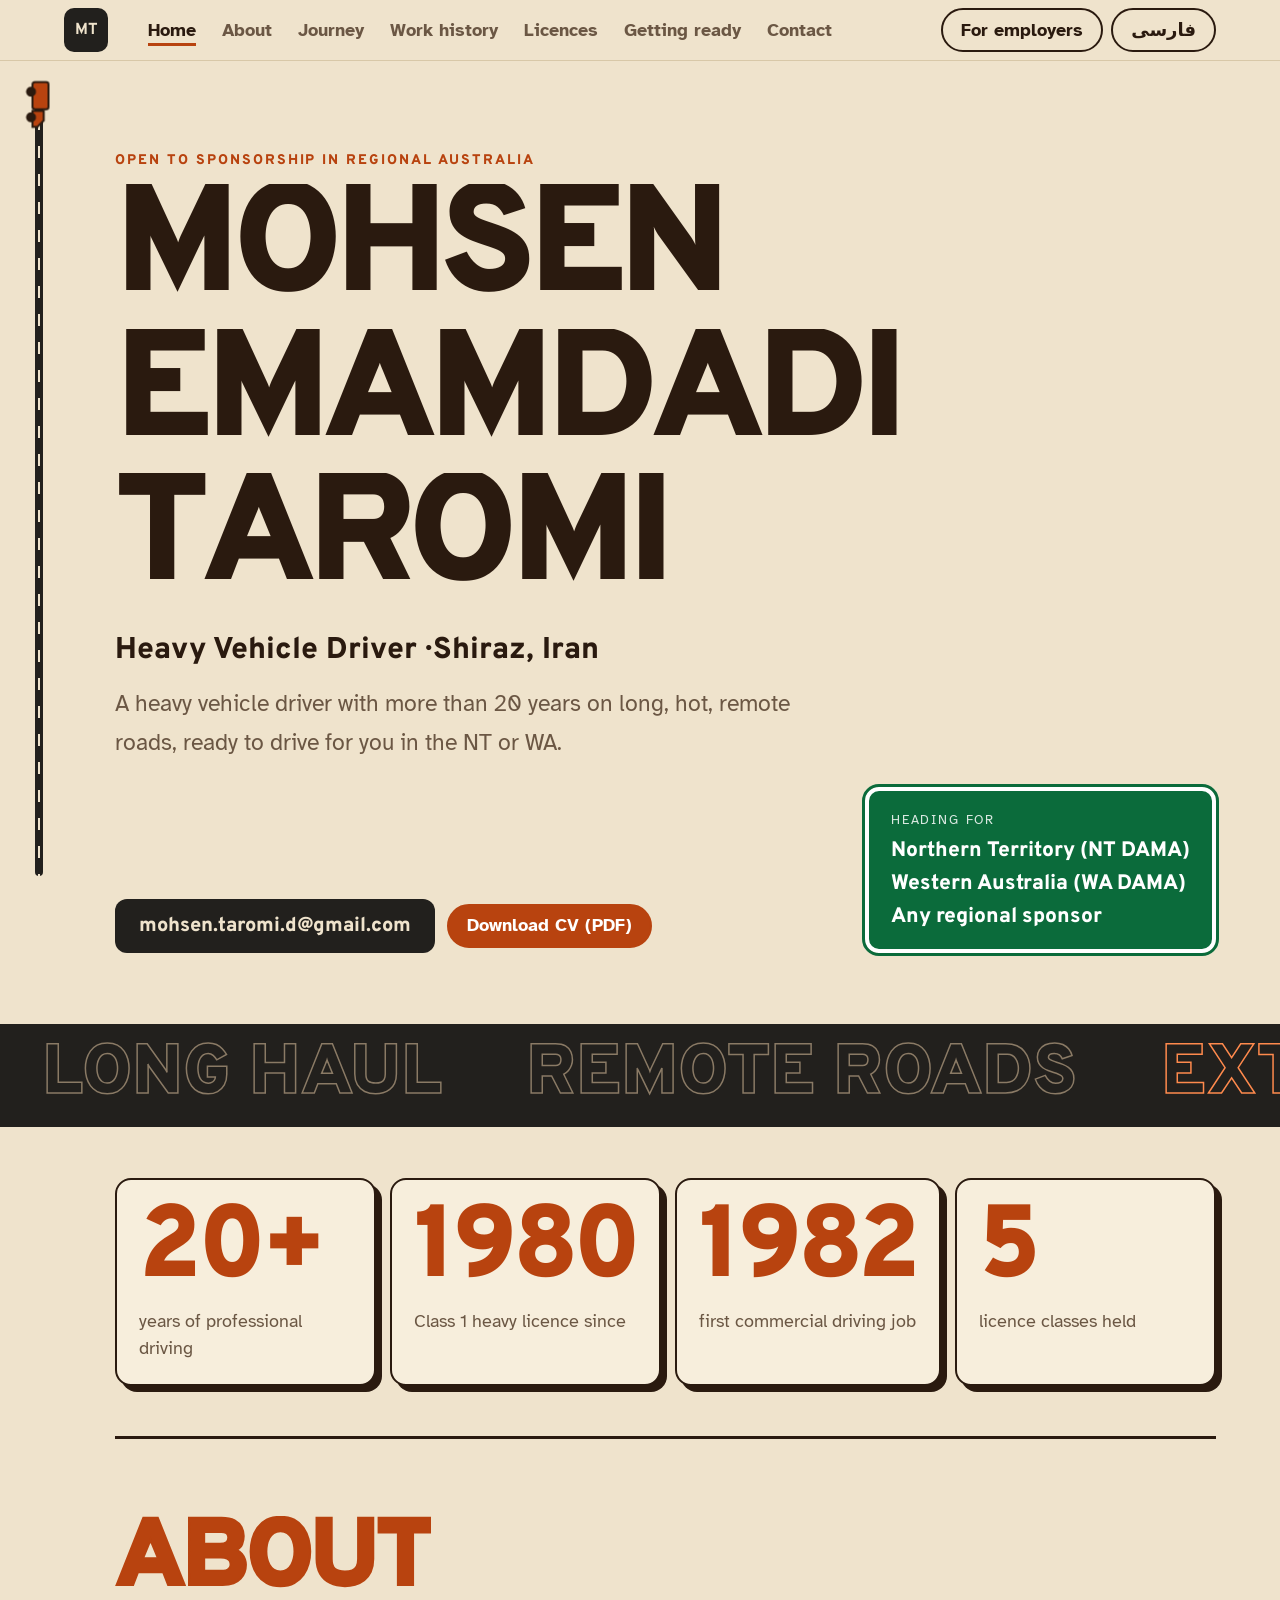
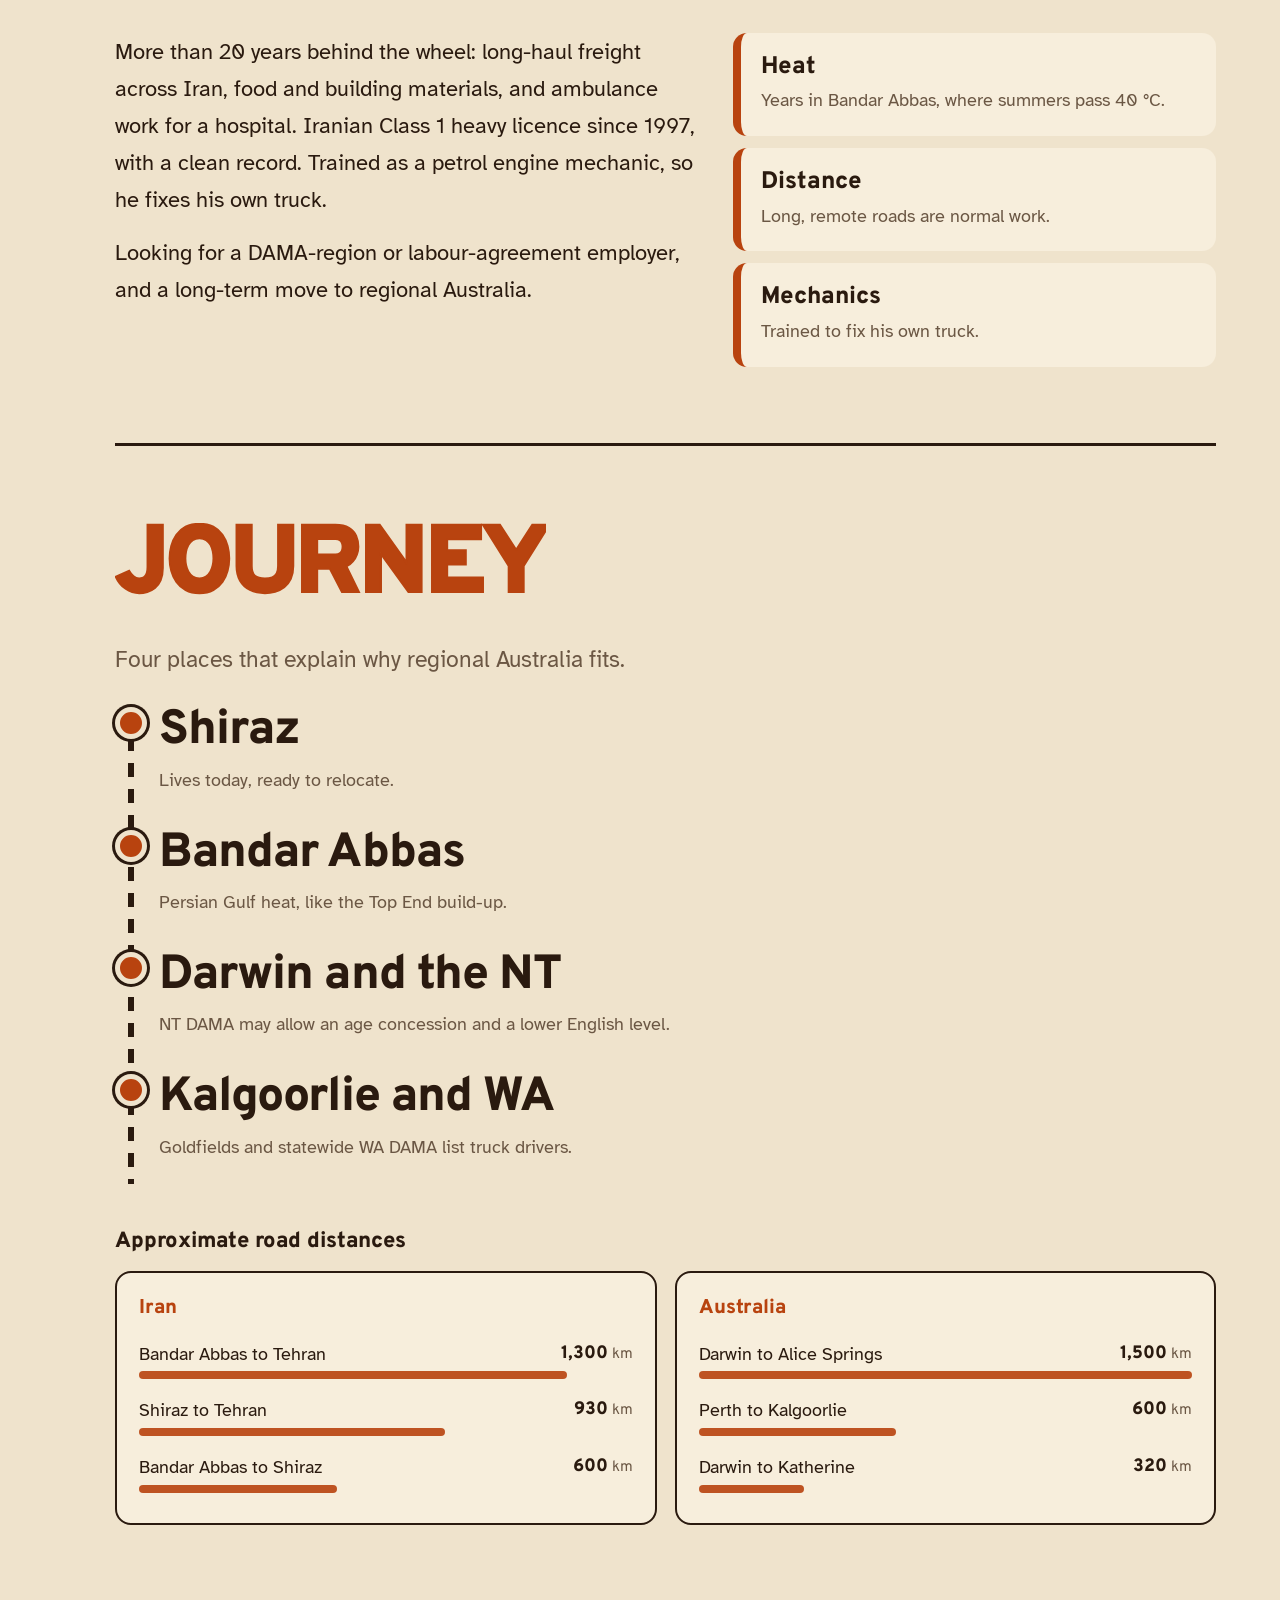
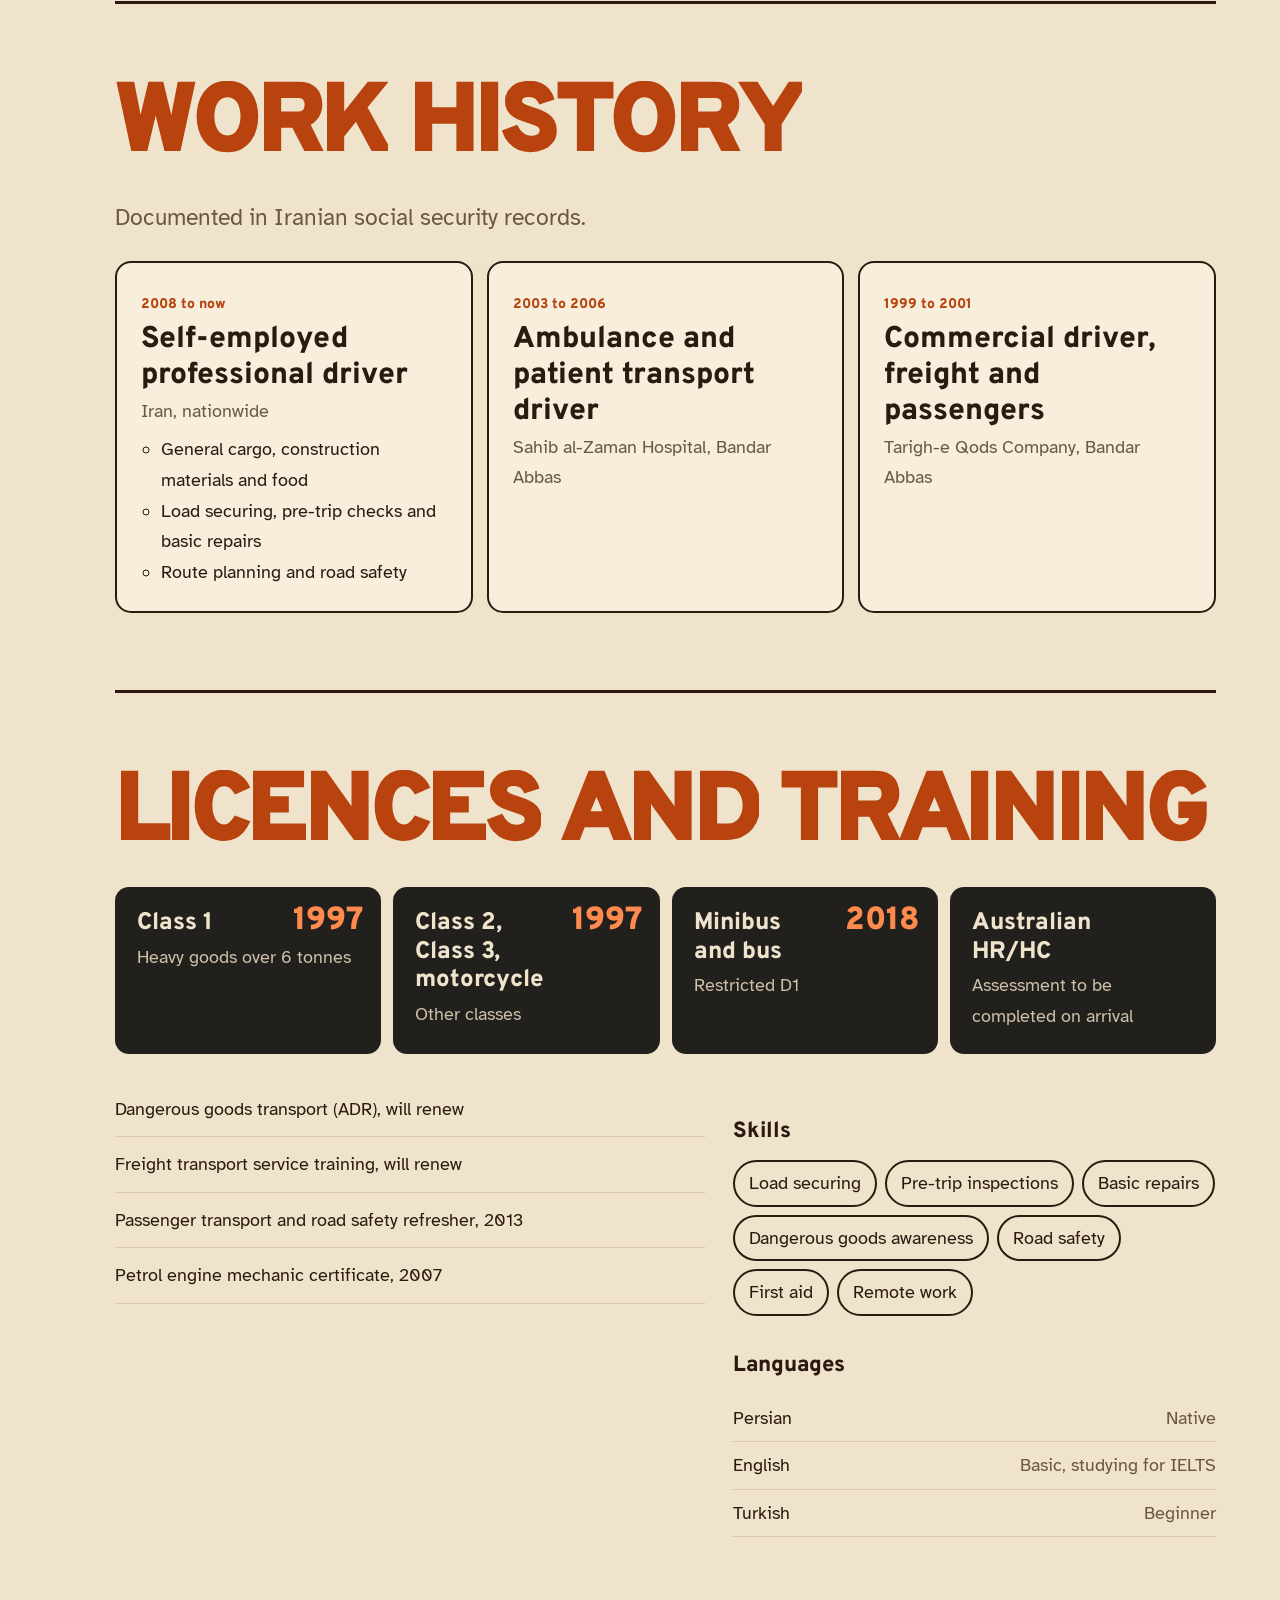
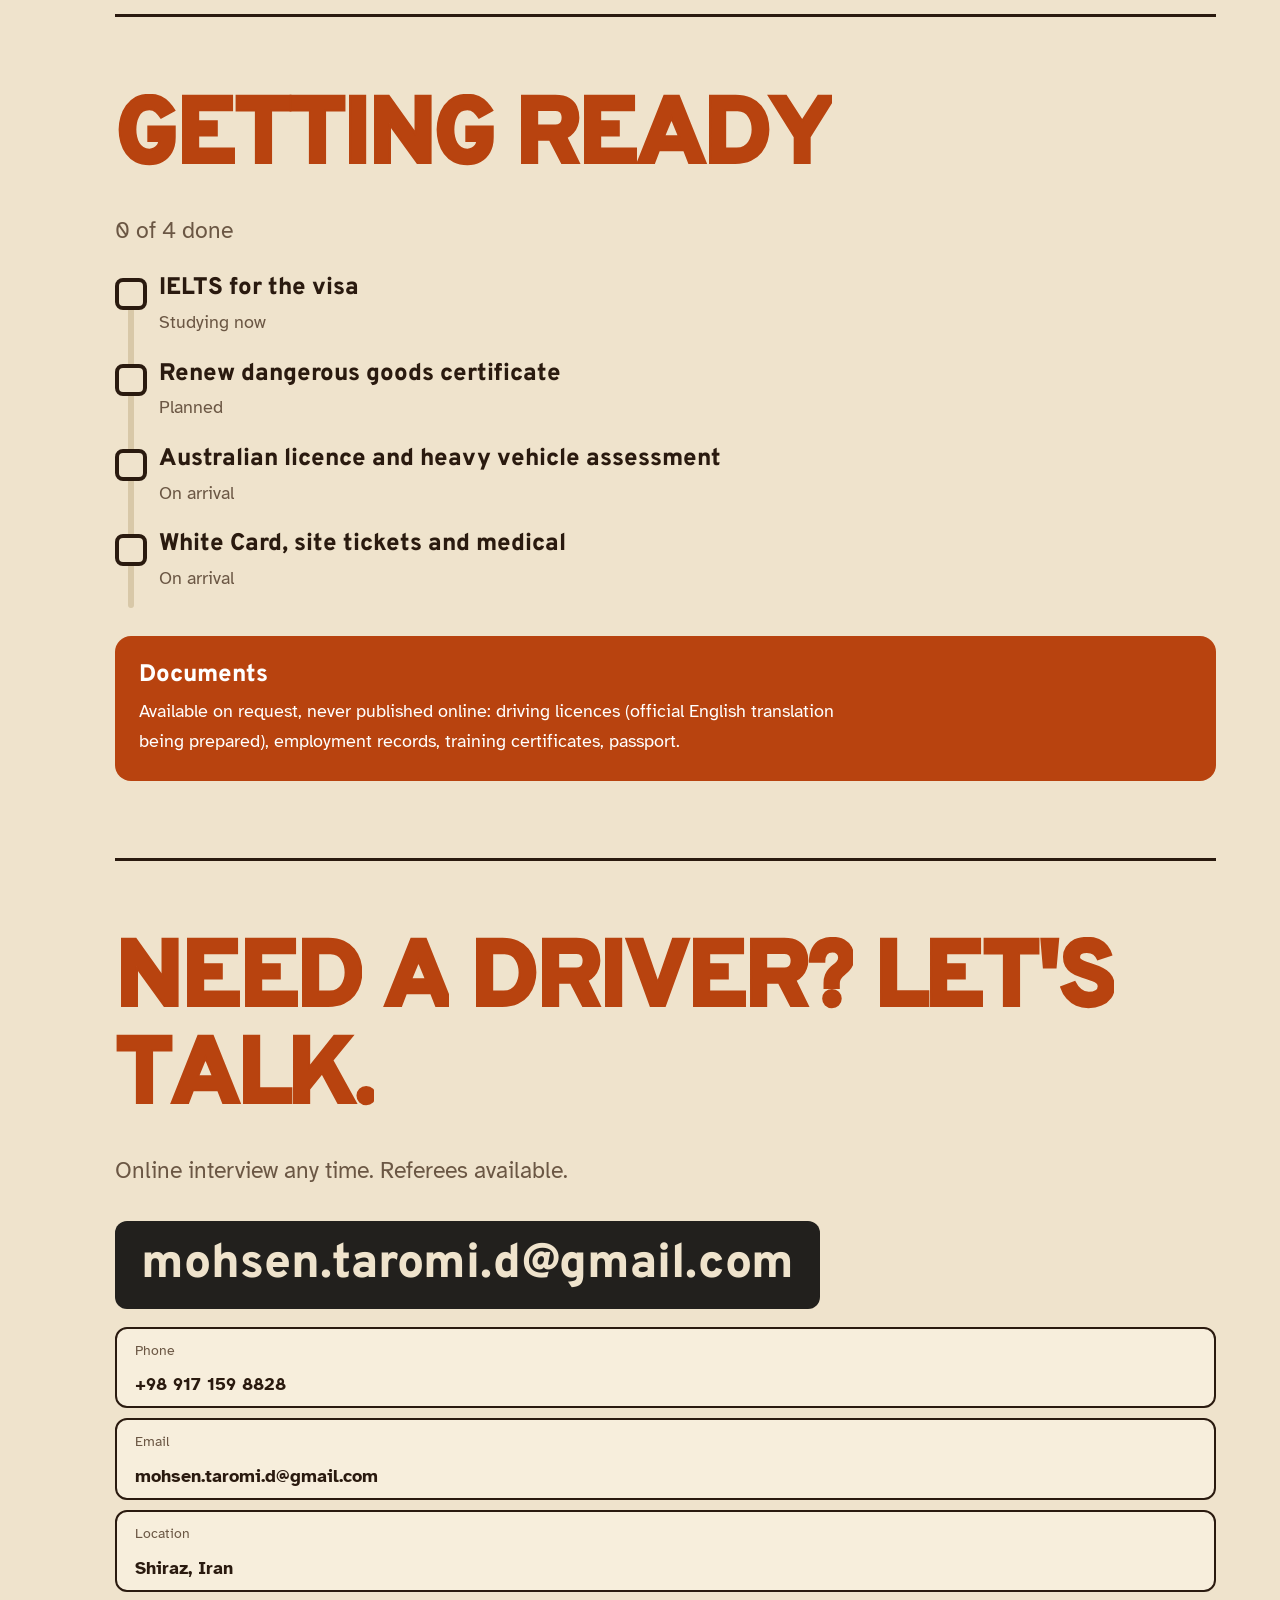
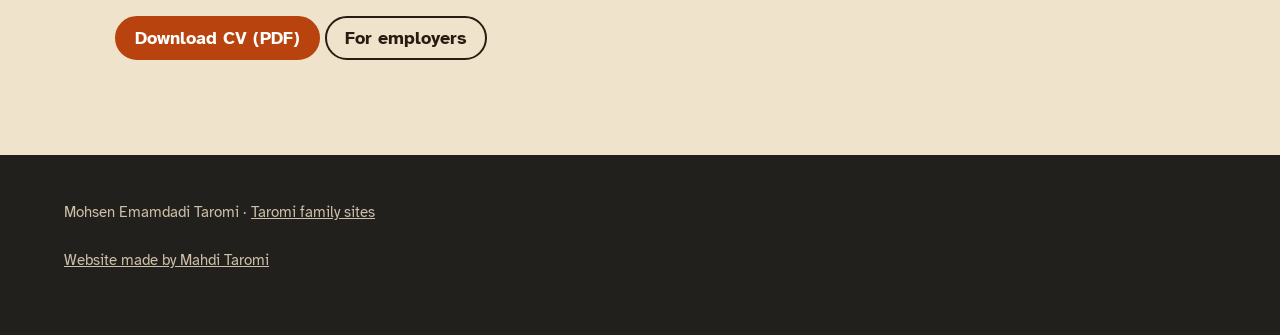
==== index.html @ 78a26ac4 "SEO: schema graph, social meta, FAQ, lastmod" ====
<!doctype html>
<html lang="en" dir="ltr">
<head>
<meta charset="utf-8">
<meta name="viewport" content="width=device-width, initial-scale=1">
<title>Mohsen Emamdadi Taromi · Heavy Vehicle Driver, open to regional Australia sponsorship</title>
<meta name="description" content="Heavy vehicle driver from Shiraz, Iran with more than 20 years on long, hot, remote roads. Open to employer sponsorship in regional Australia (NT and WA DAMA).">
<link rel="canonical" href="https://mohsen.taromi.net/">
<link rel="alternate" hreflang="en" href="https://mohsen.taromi.net/"><link rel="alternate" hreflang="fa" href="https://mohsen.taromi.net/fa/"><link rel="alternate" hreflang="x-default" href="https://mohsen.taromi.net/">
<meta property="og:type" content="profile"><meta property="og:title" content="Mohsen Emamdadi Taromi · Heavy Vehicle Driver, open to regional Australia sponsorship"><meta property="og:description" content="Heavy vehicle driver from Shiraz, Iran with more than 20 years on long, hot, remote roads. Open to employer sponsorship in regional Australia (NT and WA DAMA)."><meta property="og:url" content="https://mohsen.taromi.net/">
<meta name="theme-color" content="#efe3cc">
<link rel="icon" href="favicon.svg" type="image/svg+xml">
<link rel="preconnect" href="https://fonts.googleapis.com"><link rel="preconnect" href="https://fonts.gstatic.com" crossorigin>
<link rel="stylesheet" href="https://fonts.googleapis.com/css2?family=Overpass:wght@600;800;900&family=Atkinson+Hyperlegible:wght@400;700&display=swap">
<script type="application/ld+json">{"@context": "https://schema.org", "@graph": [{"@type": "WebSite", "@id": "https://mohsen.taromi.net/#site", "url": "https://mohsen.taromi.net/", "name": "Mohsen Emamdadi Taromi", "inLanguage": ["en", "fa"], "author": {"@id": "https://mohsen.taromi.net/#mohsen"}}, {"@type": "Person", "@id": "https://mohsen.taromi.net/#mohsen", "name": "Mohsen Emamdadi Taromi", "alternateName": "محسن امامدادی طارمی", "jobTitle": "Heavy Vehicle Driver", "url": "https://mohsen.taromi.net/", "email": "mailto:mohsen.taromi.d@gmail.com", "telephone": "+98 917 159 8828", "address": {"@type": "PostalAddress", "addressLocality": "Shiraz", "addressCountry": "IR"}, "nationality": {"@type": "Country", "name": "Iran"}, "knowsAbout": ["Heavy vehicle driving", "Long-haul freight", "Load securing", "Dangerous goods transport", "Designated Area Migration Agreement"], "knowsLanguage": ["fa", "en"], "hasCredential": {"@type": "EducationalOccupationalCredential", "credentialCategory": "Class 1 heavy vehicle licence (Iran), since 1997"}}, {"@type": "ProfilePage", "@id": "https://mohsen.taromi.net/#page", "url": "https://mohsen.taromi.net/", "name": "Mohsen Emamdadi Taromi · Heavy Vehicle Driver, open to regional Australia sponsorship", "description": "Heavy vehicle driver from Shiraz, Iran with more than 20 years on long, hot, remote roads. Open to employer sponsorship in regional Australia (NT and WA DAMA).", "inLanguage": "en", "isPartOf": {"@id": "https://mohsen.taromi.net/#site"}, "mainEntity": {"@id": "https://mohsen.taromi.net/#mohsen"}, "dateModified": "2026-11-19"}]}</script>
<meta name="robots" content="index,follow,max-image-preview:large,max-snippet:-1">
<meta name="author" content="Mohsen Emamdadi Taromi">
<meta property="og:site_name" content="Mohsen Emamdadi Taromi"><meta property="og:locale" content="en_US"><meta property="og:locale:alternate" content="fa_IR">
<meta property="og:image" content="https://mohsen.taromi.net/og-card.png"><meta property="og:image:width" content="1200"><meta property="og:image:height" content="630"><meta property="og:image:alt" content="Mohsen Emamdadi Taromi · Heavy Vehicle Driver">
<meta name="twitter:card" content="summary_large_image"><meta name="twitter:title" content="Mohsen Emamdadi Taromi · Heavy Vehicle Driver, open to regional Australia sponsorship"><meta name="twitter:description" content="Heavy vehicle driver from Shiraz, Iran with more than 20 years on long, hot, remote roads. Open to employer sponsorship in regional Australia (NT and WA DAMA)."><meta name="twitter:image" content="https://mohsen.taromi.net/og-card.png">
<script src="main.js" defer></script>
<link rel="stylesheet" href="style.css">
</head>
<body class="m"><div data-progress></div>
<a class="skip" href="#main">Skip to content</a>
<header class="bar"><a class="logo" href="./" aria-label="Mohsen Emamdadi Taromi"><b>MT</b></a><nav aria-label="Mohsen Emamdadi Taromi" data-spy><ul><li><a href="#top">Home</a></li><li><a href="#about">About</a></li><li><a href="#journey">Journey</a></li><li><a href="#history">Work history</a></li><li><a href="#licences">Licences</a></li><li><a href="#ready">Getting ready</a></li><li><a href="#contact">Contact</a></li></ul></nav>
<div class="bar-act"><a class="pill" href="employers.html">For employers</a><a class="pill sw" href="fa/" lang="fa" hreflang="fa">فارسی</a></div></header>
<div class="road" aria-hidden="true"><i class="line"></i><svg class="truck" viewBox="0 0 60 36" width="48" height="29"><rect x="2" y="6" width="34" height="20" rx="3"/><path d="M38 12h12l8 8v6H38z"/><circle cx="14" cy="28" r="5"/><circle cx="46" cy="28" r="5"/></svg></div>
<div class="pbar" aria-hidden="true"></div>
<main id="main">
<section class="hero" id="top"><p class="kick">Open to sponsorship in regional Australia</p>
<h1 class="giant" data-split>Mohsen Emamdadi Taromi</h1><p class="role">Heavy Vehicle Driver · Shiraz, Iran</p>
<p class="lead">A heavy vehicle driver with more than 20 years on long, hot, remote roads, ready to drive for you in the NT or WA.</p>
<div class="hrow"><div class="cta-row"><a class="cta" href="mailto:mohsen.taromi.d@gmail.com?subject=Heavy Vehicle Driver">mohsen.taromi.d@gmail.com</a><a class="pill solid" href="Mohsen_Emamdadi_Taromi_CV.pdf" download>Download CV (PDF)</a></div>
<div class="sign" role="img" aria-label="Heading for: Northern Territory (NT DAMA), Western Australia (WA DAMA), Any regional sponsor"><span>Heading for</span><b>Northern Territory (NT DAMA)</b><b>Western Australia (WA DAMA)</b><b>Any regional sponsor</b></div></div></section>
<div class="marq" aria-hidden="true"><div class="track"><span>Long haul</span><span>Remote roads</span><span>Extreme heat</span><span>Class 1</span><span>Load securing</span><span>Road safety</span><span>Ready to relocate</span><span>Long haul</span><span>Remote roads</span><span>Extreme heat</span><span>Class 1</span><span>Load securing</span><span>Road safety</span><span>Ready to relocate</span></div></div>
<ul class="stats"><li class="rv" style="--i:0"><b><span class="count" data-to="20">20</span>+</b><span>years of professional driving</span></li><li class="rv" style="--i:1"><b><span class="count" data-to="1997">1997</span></b><span>Class 1 heavy licence since</span></li><li class="rv" style="--i:2"><b><span class="count" data-to="1999">1999</span></b><span>first commercial driving job</span></li><li class="rv" style="--i:3"><b><span class="count" data-to="5">5</span></b><span>licence classes held</span></li></ul>
<section class="sec" id="about"><h2 class="ttl" data-split>About</h2><div class="two"><div class="prose"><p class="rv">More than 20 years behind the wheel: long-haul freight across Iran, food and building materials, and ambulance work for a hospital. Iranian Class 1 heavy licence since 1997, with a clean record. Trained as a petrol engine mechanic, so he fixes his own truck.</p><p class="rv">Looking for a DAMA-region or labour-agreement employer, and a long-term move to regional Australia.</p></div><ul class="traits"><li class="rv"><h3>Heat</h3><p>Years in Bandar Abbas, where summers pass 40 °C.</p></li><li class="rv"><h3>Distance</h3><p>Long, remote roads are normal work.</p></li><li class="rv"><h3>Mechanics</h3><p>Trained to fix his own truck.</p></li></ul></div></section>
<section class="sec" id="journey"><h2 class="ttl" data-split>Journey</h2><p class="lead">Four places that explain why regional Australia fits.</p><ol class="stops"><li class="stop rv"><i aria-hidden="true"></i><h3>Shiraz</h3><p>Lives today, ready to relocate.</p></li><li class="stop rv"><i aria-hidden="true"></i><h3>Bandar Abbas</h3><p>Persian Gulf heat, like the Top End build-up.</p></li><li class="stop rv"><i aria-hidden="true"></i><h3>Darwin and the NT</h3><p>NT DAMA may allow an age concession and a lower English level.</p></li><li class="stop rv"><i aria-hidden="true"></i><h3>Kalgoorlie and WA</h3><p>Goldfields and statewide WA DAMA list truck drivers.</p></li></ol><h3 class="sub">Approximate road distances</h3><div class="dists"><div class="dg rv"><h3>Iran</h3><ul><li><span>Bandar Abbas to Tehran</span><b>1,300<small> km</small></b><i style="--w:0.867"></i></li><li><span>Shiraz to Tehran</span><b>930<small> km</small></b><i style="--w:0.620"></i></li><li><span>Bandar Abbas to Shiraz</span><b>600<small> km</small></b><i style="--w:0.400"></i></li></ul></div><div class="dg rv"><h3>Australia</h3><ul><li><span>Darwin to Alice Springs</span><b>1,500<small> km</small></b><i style="--w:1.000"></i></li><li><span>Perth to Kalgoorlie</span><b>600<small> km</small></b><i style="--w:0.400"></i></li><li><span>Darwin to Katherine</span><b>320<small> km</small></b><i style="--w:0.213"></i></li></ul></div></div></section>
<section class="sec" id="history"><h2 class="ttl" data-split>Work history</h2><p class="lead">Documented in Iranian social security records.</p><ol class="jobs"><li class="job rv"><span class="when">2008 to now</span><h3>Self-employed professional driver</h3><p class="org">Iran, nationwide</p><ul><li>General cargo, construction materials and food</li><li>Load securing, pre-trip checks and basic repairs</li><li>Route planning and road safety</li></ul></li><li class="job rv"><span class="when">2003 to 2006</span><h3>Ambulance and patient transport driver</h3><p class="org">Sahib al-Zaman Hospital, Bandar Abbas</p></li><li class="job rv"><span class="when">1999 to 2001</span><h3>Commercial driver, freight and passengers</h3><p class="org">Tarigh-e Qods Company, Bandar Abbas</p></li></ol></section>
<section class="sec" id="licences"><h2 class="ttl" data-split>Licences and training</h2><ul class="lics"><li class="lic rv"><span>1997</span><h3>Class 1</h3><p>Heavy goods over 6 tonnes</p></li><li class="lic rv"><span>1997</span><h3>Class 2, Class 3, motorcycle</h3><p>Other classes</p></li><li class="lic rv"><span>2018</span><h3>Minibus and bus</h3><p>Restricted D1</p></li><li class="lic rv"><span></span><h3>Australian HR/HC</h3><p>Assessment to be completed on arrival</p></li></ul><div class="two"><ul class="train rv"><li>Dangerous goods transport (ADR), will renew</li><li>Freight transport service training, will renew</li><li>Passenger transport and road safety refresher, 2013</li><li>Petrol engine mechanic certificate, 2007</li></ul><div><h3 class="sub">Skills</h3><ul class="chips"><li>Load securing</li><li>Pre-trip inspections</li><li>Basic repairs</li><li>Dangerous goods awareness</li><li>Road safety</li><li>First aid</li><li>Remote work</li></ul><h3 class="sub">Languages</h3><ul class="langs"><li><span>Persian</span><b>Native</b></li><li><span>English</span><b>Basic, studying for IELTS</b></li><li><span>Turkish</span><b>Beginner</b></li></ul></div></div></section>
<section class="sec" id="ready"><h2 class="ttl" data-split>Getting ready</h2><p class="lead">0 of 4 done</p><ol class="ready"><li class="rd rv"><i aria-hidden="true"></i><h3>IELTS for the visa</h3><p>Studying now</p></li><li class="rd rv"><i aria-hidden="true"></i><h3>Renew dangerous goods certificate</h3><p>Planned</p></li><li class="rd rv"><i aria-hidden="true"></i><h3>Australian licence and heavy vehicle assessment</h3><p>On arrival</p></li><li class="rd rv"><i aria-hidden="true"></i><h3>White Card, site tickets and medical</h3><p>On arrival</p></li></ol><div class="docs rv"><h3>Documents</h3><p>Available on request, never published online: driving licences (official English translation being prepared), employment records, training certificates, passport.</p></div></section>
<section class="sec contact" id="contact"><h2 class="ttl" data-split>Need a driver? Let&#x27;s talk.</h2><p class="lead">Online interview any time. Referees available.</p>
<a class="cta big" href="mailto:mohsen.taromi.d@gmail.com">mohsen.taromi.d@gmail.com</a>
<ul class="cl"><li><span>Phone</span><a href="tel:+989171598828" dir="ltr">+98 917 159 8828</a></li><li><span>Email</span><a href="mailto:mohsen.taromi.d@gmail.com">mohsen.taromi.d@gmail.com</a></li><li><span>Location</span><b>Shiraz, Iran</b></li></ul>
<p><a class="pill solid" href="Mohsen_Emamdadi_Taromi_CV.pdf" download>Download CV (PDF)</a> <a class="pill" href="employers.html">For employers</a></p></section>
</main>
<footer class="foot"><p>Mohsen Emamdadi Taromi · <a href="https://family.taromi.net/">Taromi family sites</a></p><p><a href="https://sentinelweb.ir/en/mahdi-taromi" rel="noopener">Website made by Mahdi Taromi</a></p></footer>
</body></html>
---- style.css ----
:root{--bg:#efe3cc;--paper:#f7eedc;--ink:#2a1a0f;--mute:#6b5744;--rust:#b8430f;--road:#22201d;--line:#d8c8a8;--font:Overpass,system-ui,sans-serif;--body:"Atkinson Hyperlegible",system-ui,sans-serif}
html[lang="fa"]{--font:Vazirmatn,Tahoma,sans-serif;--body:Vazirmatn,Tahoma,sans-serif}
*{box-sizing:border-box}html{scroll-behavior:smooth;scroll-padding-top:80px}
body{margin:0;background:var(--bg);color:var(--ink);font:18px/1.7 var(--body);touch-action:manipulation;overflow-x:hidden}html[lang="fa"] body{line-height:2}
a{color:inherit}:focus-visible{outline:3px solid var(--rust);outline-offset:3px;border-radius:4px}
.skip{position:absolute;inset-inline-start:16px;top:-56px;background:var(--rust);color:#fff;padding:10px 16px;border-radius:8px;z-index:60}.skip:focus{top:12px}
.bar{position:sticky;top:0;z-index:40;display:flex;align-items:center;gap:8px;flex-wrap:wrap;padding:8px 16px;background:color-mix(in srgb,var(--bg) 92%,transparent);backdrop-filter:blur(8px);border-bottom:1px solid var(--line)}
.logo{display:grid;place-items:center;width:44px;height:44px;border-radius:10px;background:var(--road);color:var(--bg);text-decoration:none;font:900 16px var(--font);transition:transform .25s}.logo:hover{transform:rotate(-6deg)}
.bar nav{order:3;width:100%;overflow-x:auto;scrollbar-width:none}.bar ul{display:flex;gap:2px;margin:0;padding:0;list-style:none;white-space:nowrap}
.bar nav a{display:inline-flex;align-items:center;min-height:44px;padding:0 12px;text-decoration:none;color:var(--mute);position:relative;font-weight:700;transition:color .2s}
.bar nav a::after{content:"";position:absolute;inset-inline:12px;bottom:6px;height:3px;background:var(--rust);transform:scaleX(0);transform-origin:left;transition:transform .3s}[dir=rtl] .bar nav a::after{transform-origin:right}
.bar nav a:hover,.bar nav a.on{color:var(--ink)}.bar nav a:hover::after,.bar nav a.on::after{transform:scaleX(1)}
.bar-act{margin-inline-start:auto;display:flex;gap:8px}
.pill{display:inline-flex;align-items:center;min-height:44px;padding:0 18px;border:2px solid var(--ink);border-radius:999px;text-decoration:none;font-weight:700;background:transparent;transition:transform .2s,background-color .2s,color .2s}
.pill:hover{background:var(--ink);color:var(--bg);transform:translateY(-2px)}.pill.solid{background:var(--rust);border-color:var(--rust);color:#fff}.pill.solid:hover{background:var(--ink);border-color:var(--ink)}
.pbar{position:fixed;inset-inline:0;top:0;height:5px;background:var(--rust);transform-origin:left;transform:scaleX(var(--p,0));z-index:70}[dir=rtl] .pbar{transform-origin:right}
.road{display:none}
main{padding:0 clamp(16px,5vw,80px);overflow-x:clip}
.kick{margin:0 0 14px;color:var(--rust);font:800 14px/1.4 var(--font);letter-spacing:.14em;text-transform:uppercase}html[lang="fa"] .kick{letter-spacing:0;text-transform:none;font-size:17px}
.giant{margin:0;font:900 clamp(54px,12vw,190px)/.88 var(--font);letter-spacing:-.05em;text-transform:uppercase;overflow-wrap:break-word}
html[lang="fa"] .giant{letter-spacing:0;text-transform:none;line-height:1.25;font-size:clamp(50px,10vw,150px)}
.hero.small .giant{font-size:clamp(38px,7.5vw,110px);line-height:.95}html[lang="fa"] .hero.small .giant{font-size:clamp(36px,6.5vw,92px);line-height:1.3}
.w{display:inline-block;white-space:nowrap;overflow:hidden;vertical-align:top;padding-bottom:.06em}.c{display:inline-block}
.js .c{transform:translateY(112%);transition:transform .8s cubic-bezier(.2,.8,.2,1);transition-delay:calc(var(--i)*38ms)}.js .in .c,.js [data-split].in .c{transform:none}
.ttl{margin:0 0 20px;font:900 clamp(40px,7.5vw,104px)/.95 var(--font);letter-spacing:-.045em;text-transform:uppercase;color:transparent;-webkit-text-stroke:2px var(--rust);transition:color .9s .35s}
html[lang="fa"] .ttl{letter-spacing:0;text-transform:none;line-height:1.3;-webkit-text-stroke-width:1.5px}.ttl.in,.rm .ttl{color:var(--rust)}
.hero{padding:clamp(40px,7vw,100px) 0 20px}.role{margin:14px 0 0;font:800 clamp(20px,2.4vw,30px)/1.3 var(--font)}
.lead{font-size:clamp(19px,1.8vw,25px);max-width:48ch;color:var(--mute);margin:14px 0 24px;text-wrap:pretty}
.hrow{display:grid;gap:26px;align-items:end}.cta-row{display:flex;flex-wrap:wrap;gap:12px;align-items:center}
.cta{display:inline-flex;align-items:center;min-height:54px;padding:0 24px;background:var(--road);color:var(--bg);border-radius:12px;text-decoration:none;font:800 clamp(16px,2vw,20px) var(--font);overflow-wrap:anywhere;direction:ltr;transition:transform .2s,background-color .2s}.cta:hover{background:var(--rust);transform:translateY(-3px)}
.cta.big{font-size:clamp(20px,4vw,48px);padding:14px 26px;margin:6px 0 18px}
.sign{display:grid;gap:6px;max-width:420px;padding:18px 22px;background:#0b6b3b;color:#fff;border:4px solid #fff;outline:3px solid #0b6b3b;border-radius:14px;transform-origin:50% 100%}
.sign span{font-size:13px;letter-spacing:.14em;text-transform:uppercase;opacity:.85}html[lang="fa"] .sign span{letter-spacing:0;text-transform:none;font-size:15px}.sign b{font:800 clamp(16px,1.8vw,21px)/1.3 var(--font)}
.js .sign{animation:sway 5s ease-in-out infinite}@keyframes sway{50%{transform:rotate(-1.2deg)}}
.marq{overflow:hidden;background:var(--road);margin:clamp(24px,4vw,56px) calc(-1*clamp(16px,5vw,80px));direction:ltr;padding:6px 0}
.track{display:flex;width:max-content;animation:mq 40s linear infinite}.marq:hover .track{animation-play-state:paused}
.track span{font:900 clamp(34px,5.5vw,76px)/1.3 var(--font);padding:0 .6em;color:transparent;-webkit-text-stroke:1.5px #8a7a65;white-space:nowrap;text-transform:uppercase}.track span:nth-child(3n){-webkit-text-stroke-color:#ff8a4d}
@keyframes mq{to{transform:translateX(-50%)}}.rm .track{animation:none}
.stats{list-style:none;margin:0 0 clamp(20px,4vw,50px);padding:0;display:grid;grid-template-columns:repeat(2,1fr);gap:14px}
.stats li{padding:22px;background:var(--paper);border-radius:16px;border:2px solid var(--ink);box-shadow:6px 6px 0 var(--ink);transition:transform .25s,box-shadow .25s}.stats li:hover{transform:translate(-3px,-3px);box-shadow:9px 9px 0 var(--rust)}
.stats b{display:block;font:900 clamp(46px,8vw,120px)/.95 var(--font);letter-spacing:-.04em;color:var(--rust)}.stats li>span{display:block;margin-top:8px;color:var(--mute);line-height:1.5}
.sec{padding:clamp(40px,6vw,96px) 0;border-top:3px solid var(--ink)}
.prose p{margin:0 0 16px;font-size:clamp(19px,1.7vw,23px);max-width:60ch;text-wrap:pretty}
.js .rv{opacity:0;transform:translateY(32px);transition:opacity .7s,transform .8s cubic-bezier(.2,.8,.2,1);transition-delay:calc(var(--i,0)*90ms)}.js .rv.in{opacity:1;transform:none}.rm .rv,.rm .c{opacity:1!important;transform:none!important;transition:none!important}
.two{display:grid;gap:28px}
.traits,.stops,.jobs,.lics,.ready,.stepsx,.cards,.checks,.cl,.train,.chips,.langs{list-style:none;margin:0;padding:0}
.traits{display:grid;gap:12px}.traits li{padding:20px;background:var(--paper);border-radius:14px;border-inline-start:8px solid var(--rust)}.traits h3,.stop h3,.rd h3,.lic h3,.cards h3{margin:0 0 4px;font:800 24px/1.2 var(--font)}.traits p,.stop p,.rd p,.lic p,.cards p{margin:0;color:var(--mute)}
.stops{position:relative;display:grid;gap:0;padding-inline-start:44px}
.stops::before{content:"";position:absolute;inset-inline-start:13px;top:8px;bottom:8px;width:6px;background:repeating-linear-gradient(var(--ink) 0 14px,transparent 14px 26px)}
.stop{position:relative;padding:0 0 30px}.stop i{position:absolute;inset-inline-start:-44px;top:4px;width:32px;height:32px;border-radius:50%;background:var(--rust);border:5px solid var(--bg);box-shadow:0 0 0 3px var(--ink);transition:transform .3s}.stop:hover i{transform:scale(1.25)}
.stop h3{font-size:clamp(28px,4vw,48px);letter-spacing:-.02em}
.sub{margin:36px 0 14px;font:800 22px/1.3 var(--font)}.dists{display:grid;gap:18px}.dg{padding:22px;background:var(--paper);border-radius:16px;border:2px solid var(--ink)}.dg h3{margin:0 0 10px;font:800 20px var(--font);color:var(--rust)}
.dg ul{list-style:none;margin:0;padding:0}.dg li{display:grid;grid-template-columns:1fr auto;gap:2px 12px;padding:8px 0}.dg b{font-family:var(--font);font-weight:800}.dg small{font-weight:400;color:var(--mute)}
.dg li i{grid-column:1/-1;height:8px;border-radius:4px;background:var(--rust);width:calc(var(--w)*100%);transform-origin:left;opacity:.9}[dir=rtl] .dg li i{transform-origin:right}
.js .dg li i{transform:scaleX(0);transition:transform 1.2s .3s cubic-bezier(.2,.8,.2,1)}.js .dg.in li i{transform:none}.rm .dg li i{transform:none!important}
.jobs{display:grid;gap:14px}.job{padding:24px;background:var(--paper);border-radius:16px;border:2px solid var(--ink);transition:transform .25s,box-shadow .25s}.job:hover{transform:translate(-3px,-3px);box-shadow:6px 6px 0 var(--ink)}
.job .when{font:800 14px var(--font);color:var(--rust)}.job h3{margin:4px 0 2px;font:800 clamp(22px,2.4vw,30px)/1.2 var(--font)}.job .org{margin:0 0 8px;color:var(--mute)}.job ul{margin:0;padding-inline-start:20px}
.lics{display:grid;gap:12px;margin-bottom:28px}.lic{padding:22px;background:var(--road);color:var(--bg);border-radius:14px;position:relative}.lic span{position:absolute;inset-inline-end:18px;top:14px;font:900 32px var(--font);color:#ff8a4d}.lic p{color:#cdbfa8}.lic h3{padding-inline-end:90px}
.train li{padding:12px 0;border-bottom:1px solid var(--line)}
.chips{display:flex;flex-wrap:wrap;gap:8px}.chips li{padding:6px 14px;border:2px solid var(--ink);border-radius:999px;transition:background-color .2s,color .2s}.chips li:hover{background:var(--ink);color:var(--bg)}
.langs li{display:flex;justify-content:space-between;gap:10px;padding:8px 0;border-bottom:1px solid var(--line)}.langs b{font-weight:400;color:var(--mute);text-align:end}
.ready{display:grid;gap:0;position:relative;padding-inline-start:44px}.ready::before{content:"";position:absolute;inset-inline-start:13px;top:8px;bottom:8px;width:6px;background:var(--line);border-radius:3px}
.rd{position:relative;padding:0 0 22px}.rd i{position:absolute;inset-inline-start:-44px;top:4px;width:32px;height:32px;border-radius:8px;background:var(--bg);border:4px solid var(--ink)}
.docs{margin-top:20px;padding:24px;background:var(--rust);color:#fff;border-radius:16px}.docs h3{margin:0 0 6px;font:800 24px var(--font)}.docs p{margin:0;max-width:62ch}
.cl{display:grid;gap:10px;margin:0 0 24px}.cl li{padding:10px 18px 0;background:var(--paper);border-radius:12px;border:2px solid var(--ink)}.cl span{display:block;font-size:14px;color:var(--mute)}.cl a,.cl b{display:inline-flex;align-items:center;min-height:44px;font-weight:700;overflow-wrap:anywhere;text-decoration:none}
.stepsx{display:grid;gap:14px}.stepsx li{display:grid;grid-template-columns:64px 1fr;gap:16px;align-items:start;padding:20px;background:var(--paper);border:2px solid var(--ink);border-radius:16px}.stepsx b{font:900 52px/1 var(--font);color:var(--rust)}.stepsx h3{margin:0;font:800 24px/1.25 var(--font)}.stepsx p{margin:2px 0 0;color:var(--mute)}
.cards{display:grid;gap:14px}.cards li{padding:24px;background:var(--paper);border:2px solid var(--ink);border-radius:16px}.cards a{display:inline-flex;align-items:center;min-height:44px;margin-top:8px;font-weight:700;color:var(--rust)}
.checks{display:grid;gap:8px;margin-bottom:20px}.checks li{padding:14px 18px;background:var(--paper);border-radius:12px;border-inline-start:8px solid var(--rust)}
.faq{margin:0;display:grid;gap:12px}.faq div{padding:18px 22px;background:var(--paper);border:2px solid var(--ink);border-radius:14px}.faq dt{font:800 21px/1.3 var(--font)}.faq dd{margin:6px 0 0;color:var(--mute)}
.disc{margin-top:24px;color:var(--mute);font-size:15px;max-width:70ch}
.foot{padding:32px clamp(16px,5vw,80px) 48px;background:var(--road);color:#cdbfa8;font-size:15px}.foot p{margin:4px 0}.foot a{display:inline-flex;min-height:44px;align-items:center}
@media(min-width:700px){.stats{grid-template-columns:repeat(4,1fr)}.two{grid-template-columns:1.1fr .9fr}.dists{grid-template-columns:1fr 1fr}.lics{grid-template-columns:repeat(2,1fr)}.cards{grid-template-columns:1fr 1fr}.hrow{grid-template-columns:1fr auto}}
@media(min-width:1000px){.bar{padding-inline:clamp(16px,5vw,80px)}.jobs{grid-template-columns:repeat(3,minmax(0,1fr))}
 .road{display:block;position:fixed;inset-inline-start:14px;top:90px;bottom:24px;width:50px;z-index:20;pointer-events:none}
 .road .line{position:absolute;inset-inline-start:21px;top:0;bottom:0;width:8px;background:var(--road);border-radius:4px}.road .line::after{content:"";position:absolute;inset:0;background:repeating-linear-gradient(#efe3cc 0 12px,transparent 12px 28px);width:2px;margin-inline:auto}
 .road .truck{position:absolute;inset-inline-start:1px;top:0;transform:translateY(calc(var(--p,0)*(100vh - 170px))) rotate(90deg);fill:var(--rust);stroke:var(--ink);stroke-width:2.5;will-change:transform}[dir=rtl] .road .truck{transform:translateY(calc(var(--p,0)*(100vh - 170px))) rotate(90deg) scaleY(-1)}
 .road .truck circle{fill:var(--ink)}
 main{padding-inline-start:clamp(80px,9vw,140px)}.marq{margin-inline-start:calc(-1*clamp(80px,9vw,140px))}}
@media(min-width:1240px){.bar{flex-wrap:nowrap}.bar nav{order:0;width:auto;margin-inline-start:20px;overflow:visible}.lics{grid-template-columns:repeat(4,minmax(0,1fr))}}
@media(prefers-reduced-motion:reduce){*{animation:none!important;transition:none!important}html{scroll-behavior:auto}}
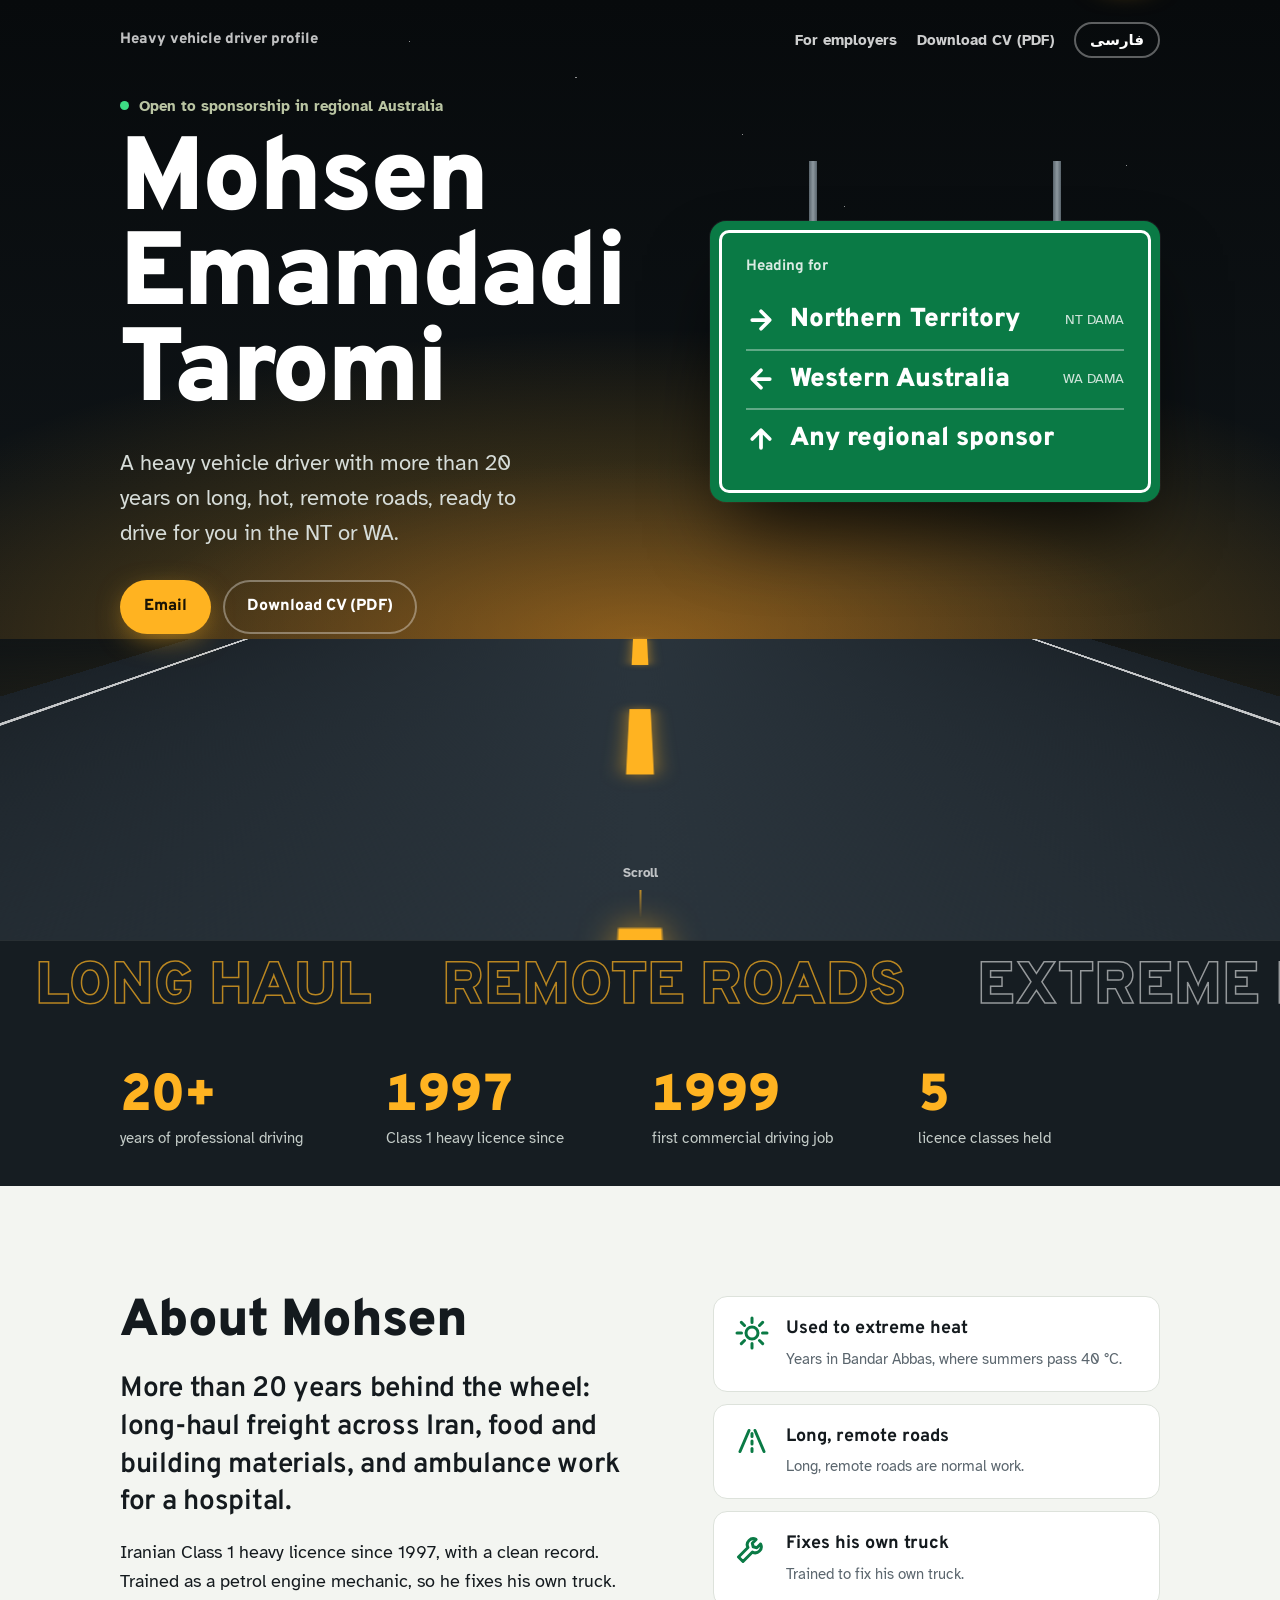
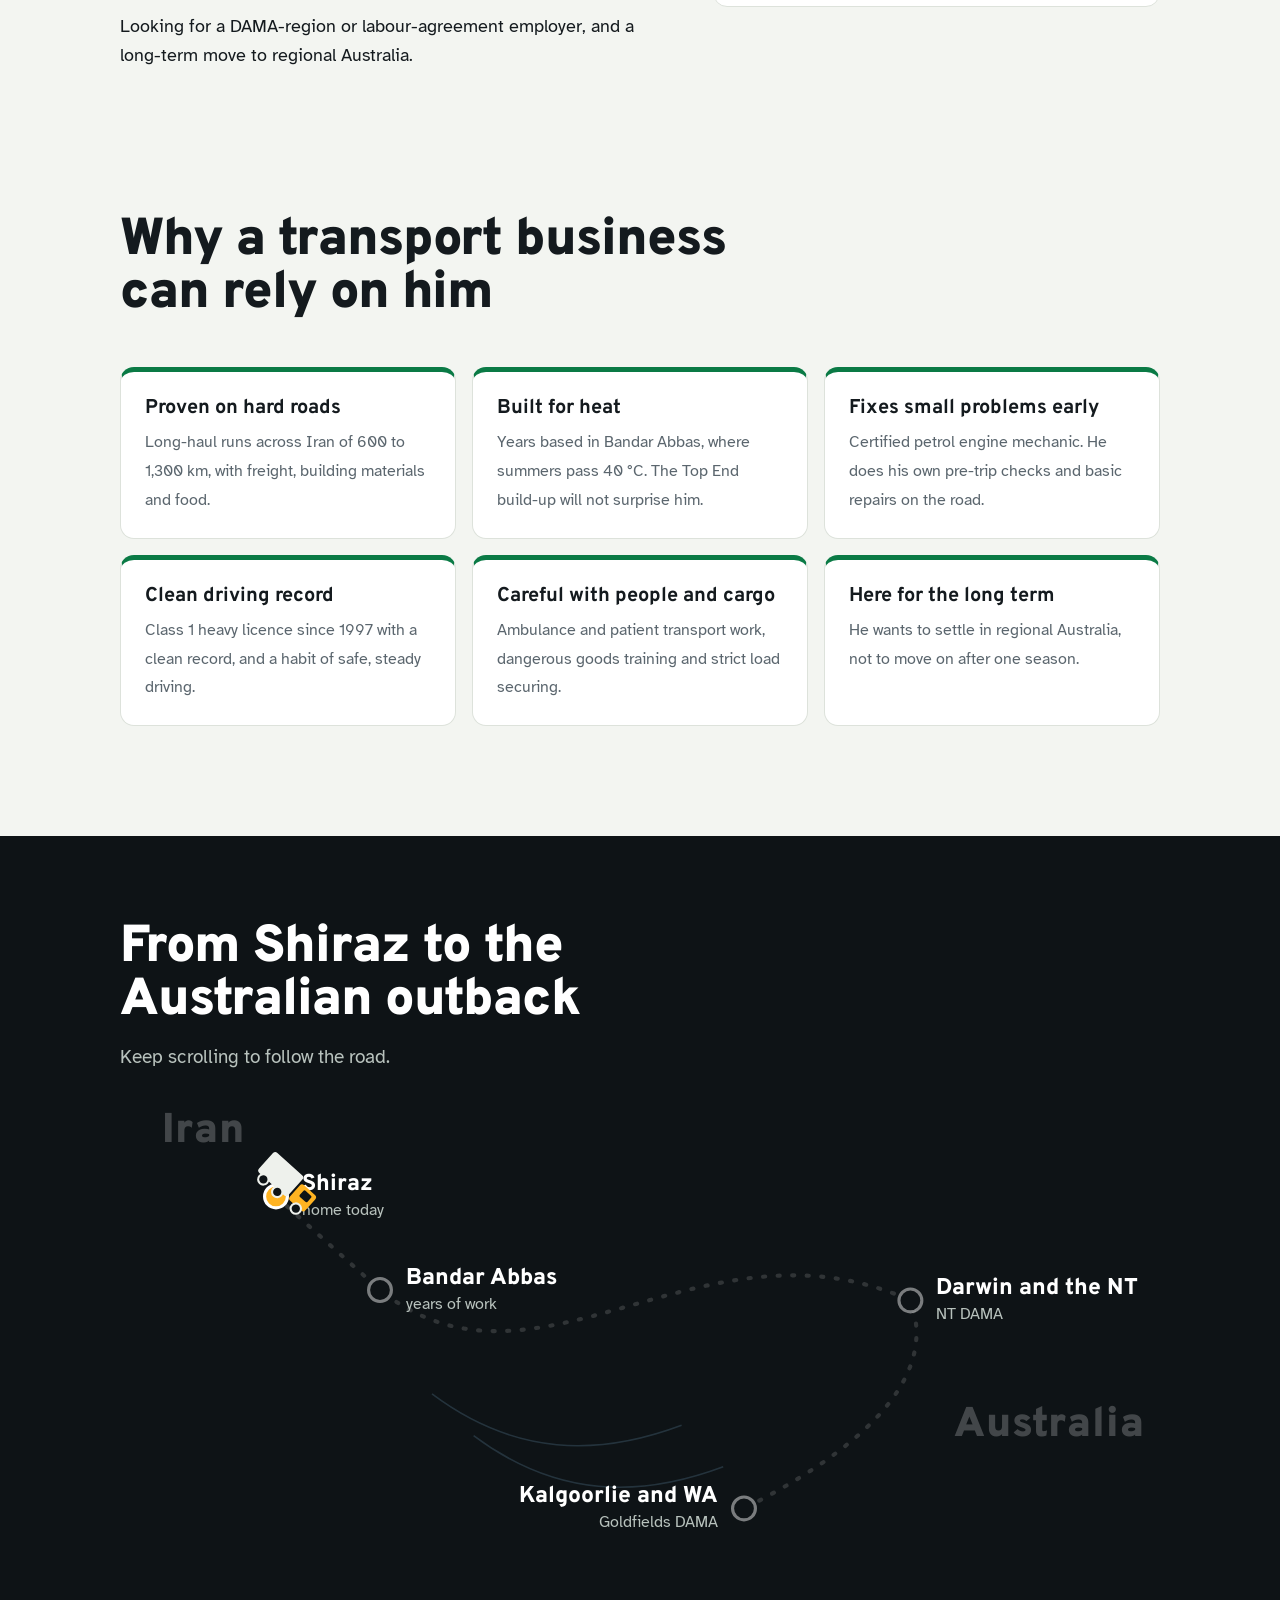
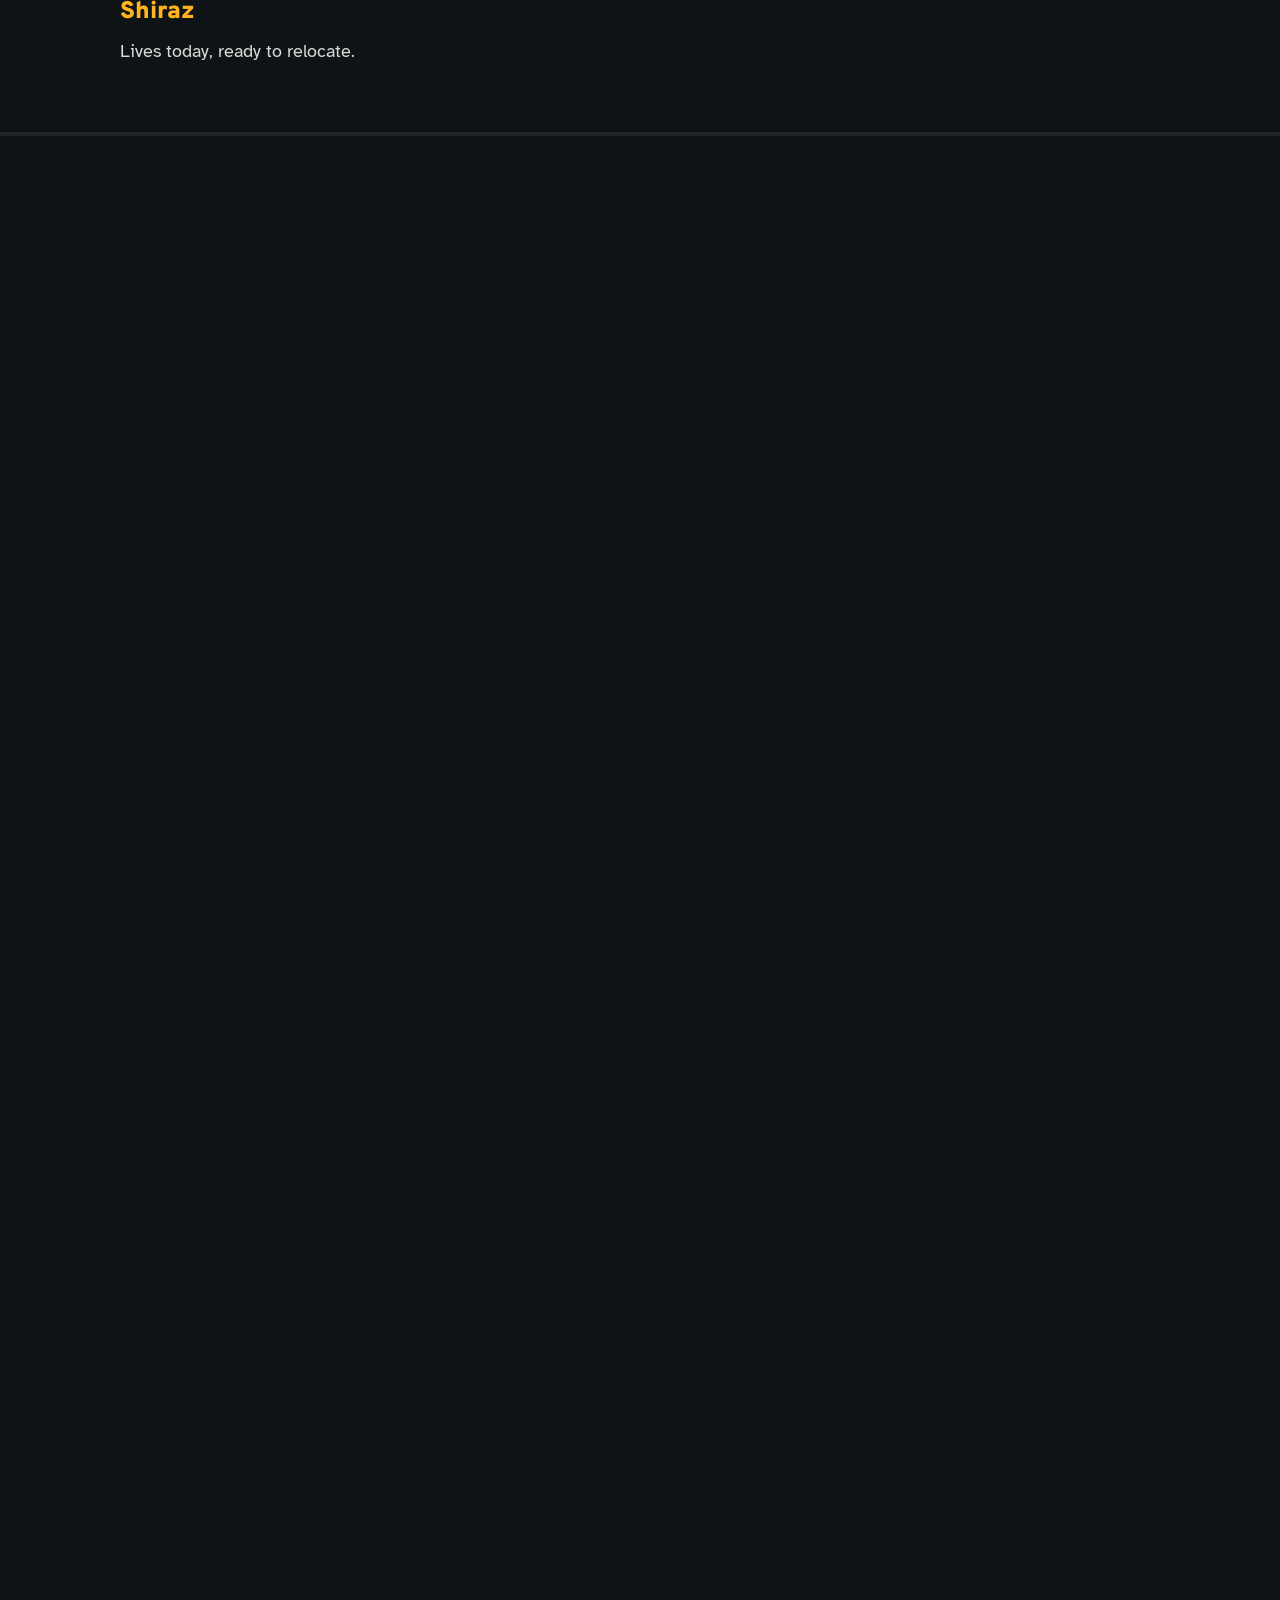
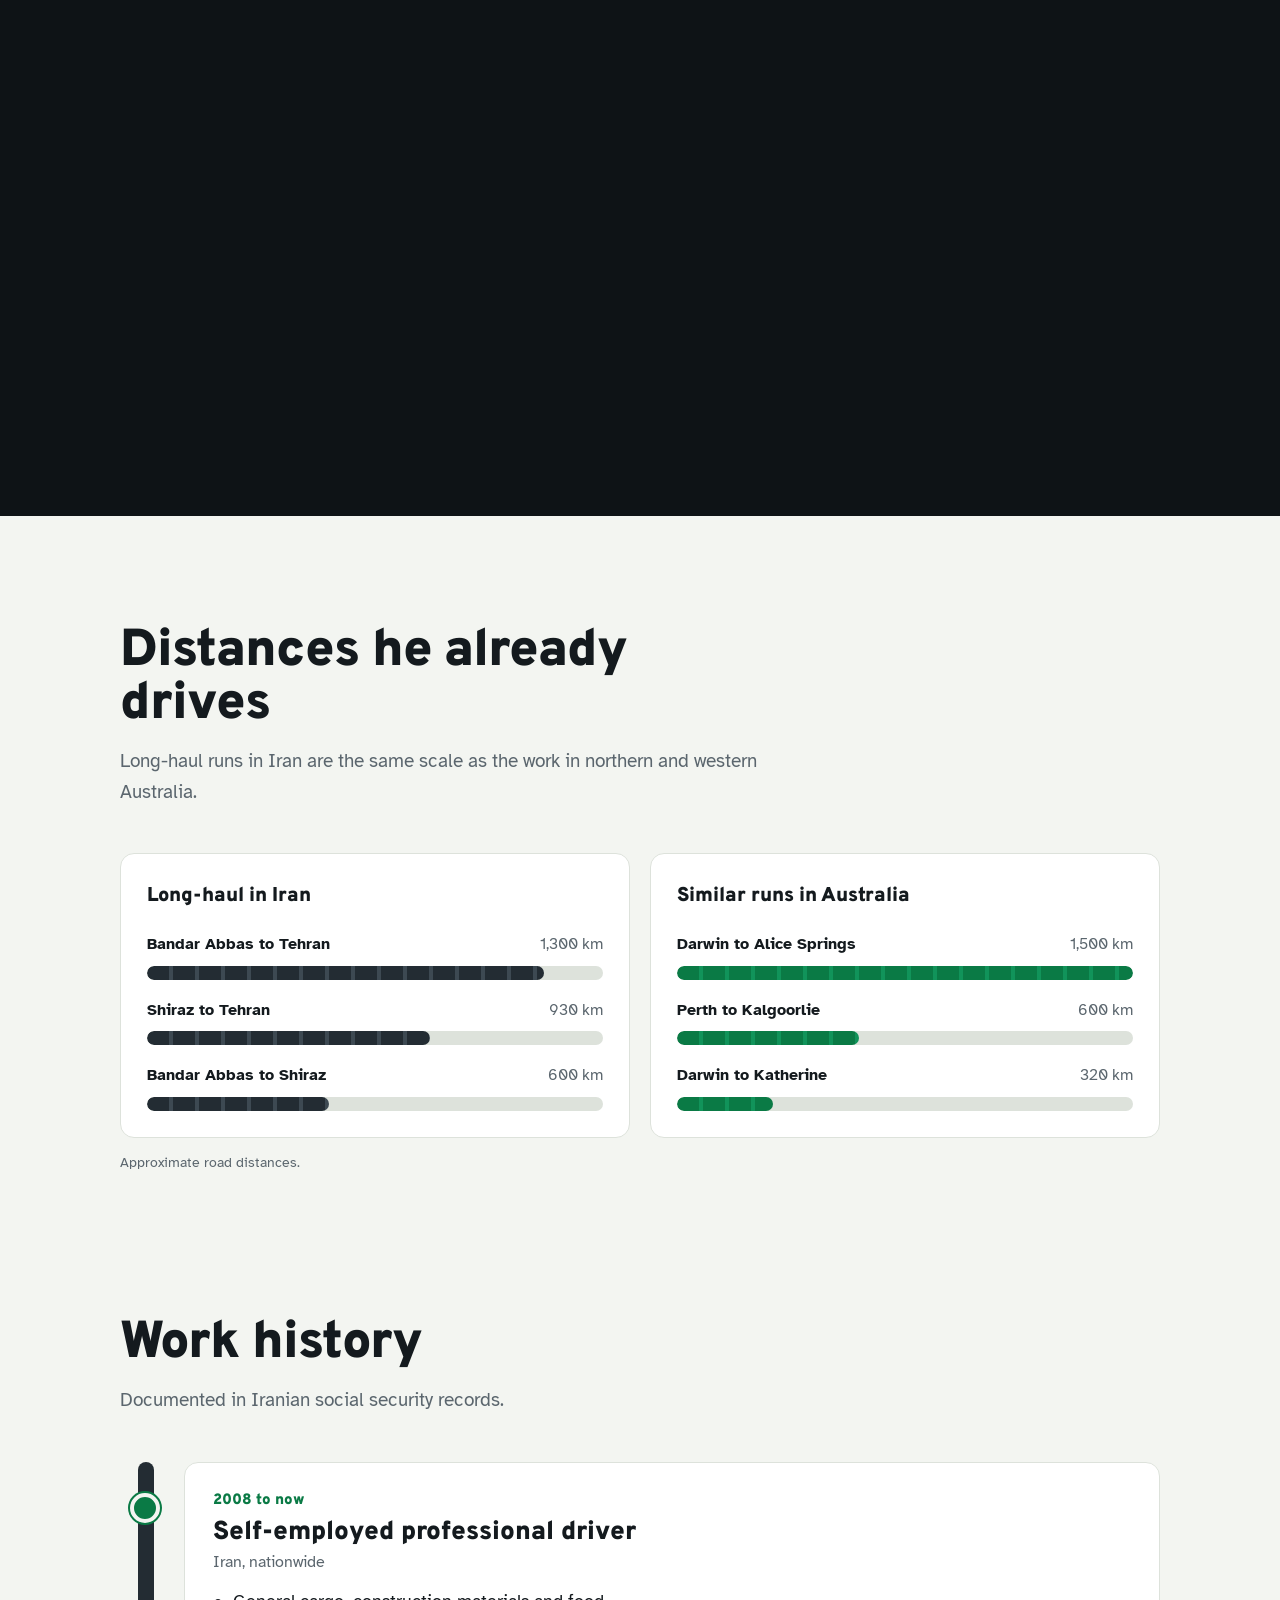
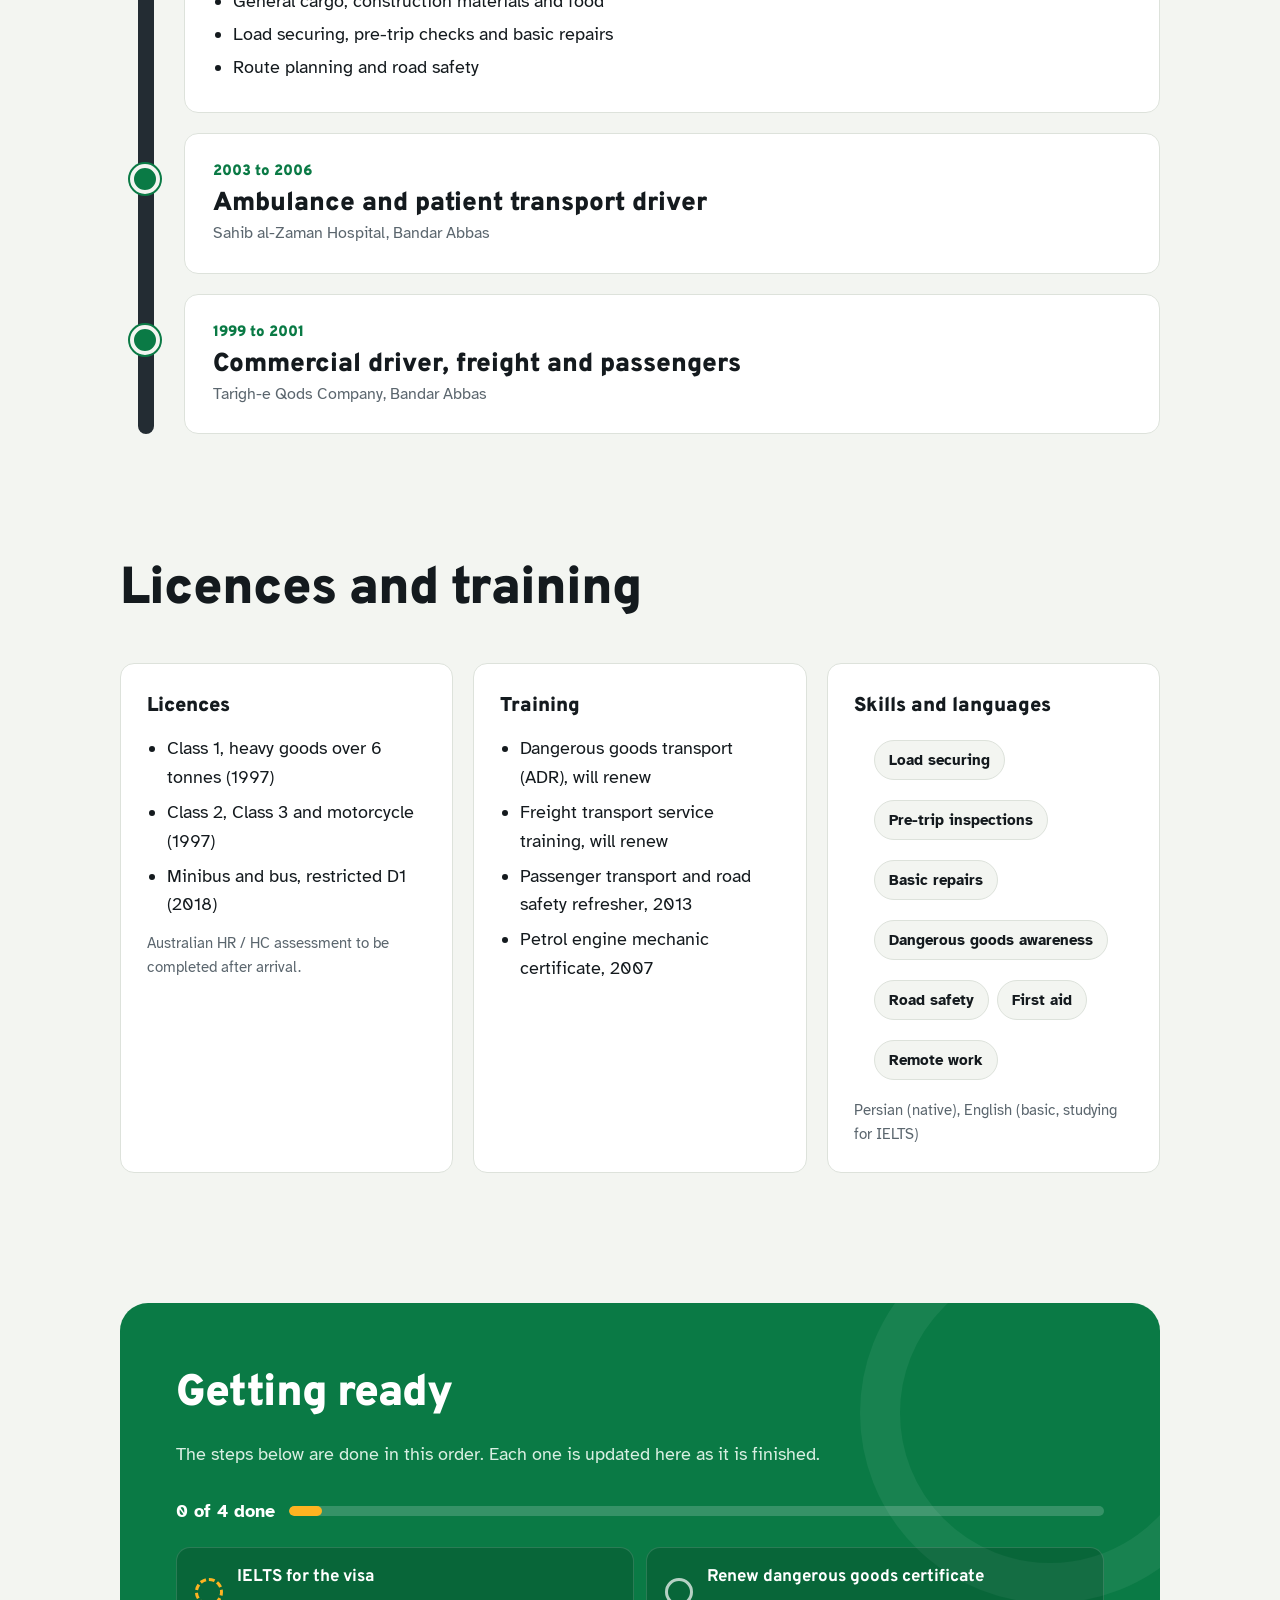
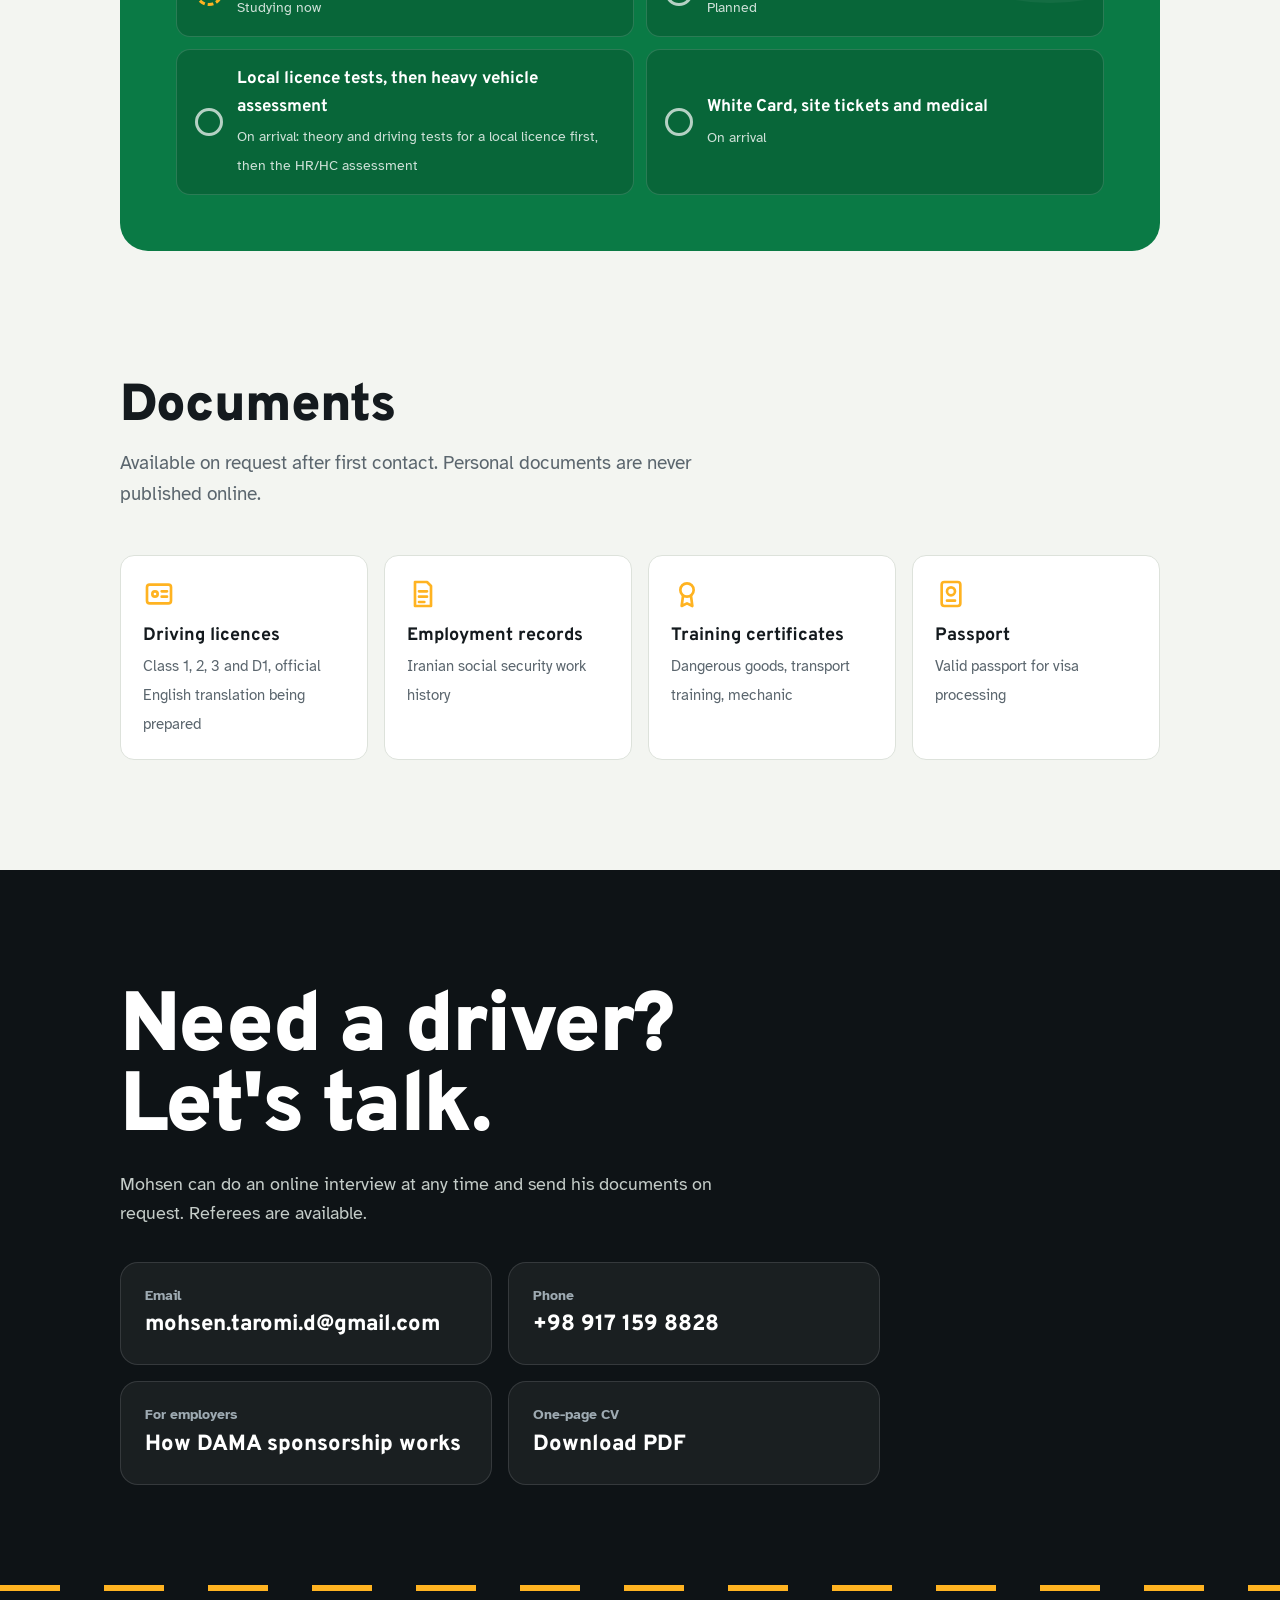
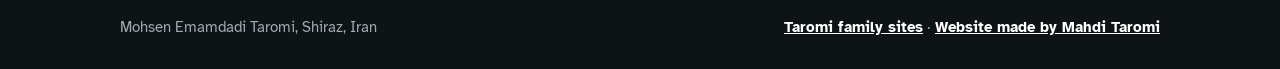
==== commit c21c7ad4: "Hybrid redesign: dark road look, expert application content, SEO" ====
--- a/index.html
+++ b/index.html
@@ -8,10 +8,10 @@
 <link rel="canonical" href="https://mohsen.taromi.net/">
 <link rel="alternate" hreflang="en" href="https://mohsen.taromi.net/"><link rel="alternate" hreflang="fa" href="https://mohsen.taromi.net/fa/"><link rel="alternate" hreflang="x-default" href="https://mohsen.taromi.net/">
 <meta property="og:type" content="profile"><meta property="og:title" content="Mohsen Emamdadi Taromi · Heavy Vehicle Driver, open to regional Australia sponsorship"><meta property="og:description" content="Heavy vehicle driver from Shiraz, Iran with more than 20 years on long, hot, remote roads. Open to employer sponsorship in regional Australia (NT and WA DAMA)."><meta property="og:url" content="https://mohsen.taromi.net/">
-<meta name="theme-color" content="#efe3cc">
+<meta name="theme-color" content="#0e1316">
 <link rel="icon" href="favicon.svg" type="image/svg+xml">
 <link rel="preconnect" href="https://fonts.googleapis.com"><link rel="preconnect" href="https://fonts.gstatic.com" crossorigin>
-<link rel="stylesheet" href="https://fonts.googleapis.com/css2?family=Overpass:wght@600;800;900&family=Atkinson+Hyperlegible:wght@400;700&display=swap">
+<link rel="stylesheet" href="https://fonts.googleapis.com/css2?family=Atkinson+Hyperlegible:wght@400;700&family=Overpass:wght@600;700;800;900&display=swap">
 <script type="application/ld+json">{"@context": "https://schema.org", "@graph": [{"@type": "WebSite", "@id": "https://mohsen.taromi.net/#site", "url": "https://mohsen.taromi.net/", "name": "Mohsen Emamdadi Taromi", "inLanguage": ["en", "fa"], "author": {"@id": "https://mohsen.taromi.net/#mohsen"}}, {"@type": "Person", "@id": "https://mohsen.taromi.net/#mohsen", "name": "Mohsen Emamdadi Taromi", "alternateName": "محسن امامدادی طارمی", "jobTitle": "Heavy Vehicle Driver", "url": "https://mohsen.taromi.net/", "email": "mailto:mohsen.taromi.d@gmail.com", "telephone": "+98 917 159 8828", "address": {"@type": "PostalAddress", "addressLocality": "Shiraz", "addressCountry": "IR"}, "nationality": {"@type": "Country", "name": "Iran"}, "knowsAbout": ["Heavy vehicle driving", "Long-haul freight", "Load securing", "Dangerous goods transport", "Designated Area Migration Agreement"], "knowsLanguage": ["fa", "en"], "hasCredential": {"@type": "EducationalOccupationalCredential", "credentialCategory": "Class 1 heavy vehicle licence (Iran), since 1997"}}, {"@type": "ProfilePage", "@id": "https://mohsen.taromi.net/#page", "url": "https://mohsen.taromi.net/", "name": "Mohsen Emamdadi Taromi · Heavy Vehicle Driver, open to regional Australia sponsorship", "description": "Heavy vehicle driver from Shiraz, Iran with more than 20 years on long, hot, remote roads. Open to employer sponsorship in regional Australia (NT and WA DAMA).", "inLanguage": "en", "isPartOf": {"@id": "https://mohsen.taromi.net/#site"}, "mainEntity": {"@id": "https://mohsen.taromi.net/#mohsen"}, "dateModified": "2026-11-19"}]}</script>
 <meta name="robots" content="index,follow,max-image-preview:large,max-snippet:-1">
 <meta name="author" content="Mohsen Emamdadi Taromi">
@@ -21,29 +21,44 @@
 <script src="main.js" defer></script>
 <link rel="stylesheet" href="style.css">
 </head>
-<body class="m"><div data-progress></div>
+<body>
 <a class="skip" href="#main">Skip to content</a>
-<header class="bar"><a class="logo" href="./" aria-label="Mohsen Emamdadi Taromi"><b>MT</b></a><nav aria-label="Mohsen Emamdadi Taromi" data-spy><ul><li><a href="#top">Home</a></li><li><a href="#about">About</a></li><li><a href="#journey">Journey</a></li><li><a href="#history">Work history</a></li><li><a href="#licences">Licences</a></li><li><a href="#ready">Getting ready</a></li><li><a href="#contact">Contact</a></li></ul></nav>
-<div class="bar-act"><a class="pill" href="employers.html">For employers</a><a class="pill sw" href="fa/" lang="fa" hreflang="fa">فارسی</a></div></header>
-<div class="road" aria-hidden="true"><i class="line"></i><svg class="truck" viewBox="0 0 60 36" width="48" height="29"><rect x="2" y="6" width="34" height="20" rx="3"/><path d="M38 12h12l8 8v6H38z"/><circle cx="14" cy="28" r="5"/><circle cx="46" cy="28" r="5"/></svg></div>
 <div class="pbar" aria-hidden="true"></div>
+<nav class="nav" aria-label="Mohsen Emamdadi Taromi"><div class="wrap"><a class="brand" href="./"><i aria-hidden="true"></i>Mohsen Taromi</a><a class="link" href="#journey">Journey</a><a class="link" href="#history">Work history</a><a class="link" href="employers.html">For employers</a><a class="lang" href="fa/" lang="fa" hreflang="fa">فارسی</a><a class="btn btn-amber btn-sm" href="mailto:mohsen.taromi.d@gmail.com?subject=Heavy vehicle driver - Mohsen Emamdadi Taromi">Email</a></div></nav>
+<header class="hero" id="top"><div class="sky" aria-hidden="true"></div><div class="stars" aria-hidden="true"></div><div class="scene" aria-hidden="true"><div class="plane"></div></div>
+<div class="wrap"><div class="hero-top"><span class="who">Heavy vehicle driver profile</span><nav aria-label="Heavy vehicle driver profile"><a href="employers.html">For employers</a><a href="Mohsen_Emamdadi_Taromi_CV.pdf" download>Download CV (PDF)</a><a class="lang" href="fa/" lang="fa" hreflang="fa">فارسی</a></nav></div></div>
+<div class="wrap hero-body"><div><p class="kicker ld"><b aria-hidden="true"></b>Open to sponsorship in regional Australia</p>
+<h1 class="ld"><span>Mohsen</span><span>Emamdadi</span><span>Taromi</span></h1>
+<p class="sub ld">A heavy vehicle driver with more than 20 years on long, hot, remote roads, ready to drive for you in the NT or WA.</p>
+<div class="actions ld"><a class="btn btn-amber" href="mailto:mohsen.taromi.d@gmail.com?subject=Heavy vehicle driver - Mohsen Emamdadi Taromi">Email</a><a class="btn btn-ghost" href="Mohsen_Emamdadi_Taromi_CV.pdf" download>Download CV (PDF)</a></div></div>
+<div class="sign" role="img" aria-label="Heading for: Northern Territory (NT DAMA), Western Australia (WA DAMA), Any regional sponsor"><div class="sign-in"><h2>Heading for</h2>
+<div class="dest"><svg viewBox="0 0 24 24" aria-hidden="true"><path d="M5 12h12M12 5l7 7-7 7" fill="none" stroke="currentColor" stroke-width="3" stroke-linecap="round" stroke-linejoin="round"/></svg>Northern Territory <small>NT DAMA</small></div>
+<div class="dest"><svg viewBox="0 0 24 24" aria-hidden="true"><path d="M19 12H7M12 5l-7 7 7 7" fill="none" stroke="currentColor" stroke-width="3" stroke-linecap="round" stroke-linejoin="round"/></svg>Western Australia <small>WA DAMA</small></div>
+<div class="dest"><svg viewBox="0 0 24 24" aria-hidden="true"><path d="M12 19V7M5 12l7-7 7 7" fill="none" stroke="currentColor" stroke-width="3" stroke-linecap="round" stroke-linejoin="round"/></svg>Any regional sponsor</div></div></div></div>
+<div class="scroll-cue" aria-hidden="true">Scroll<i></i></div></header>
+<div class="marq" aria-hidden="true"><div class="mtrack"><span>Long haul</span><span>Remote roads</span><span>Extreme heat</span><span>Class 1 licence</span><span>Load securing</span><span>Road safety</span><span>Ready to relocate</span><span>Long haul</span><span>Remote roads</span><span>Extreme heat</span><span>Class 1 licence</span><span>Load securing</span><span>Road safety</span><span>Ready to relocate</span></div></div>
+<section class="stats" aria-label="Mohsen Emamdadi Taromi"><div class="wrap"><div class="stat"><b data-count="20" data-suffix="+">20+</b><span>years of professional driving</span></div><div class="stat"><b data-count="1997" data-from="1960" data-suffix="">1997</b><span>Class 1 heavy licence since</span></div><div class="stat"><b data-count="1999" data-from="1960" data-suffix="">1999</b><span>first commercial driving job</span></div><div class="stat"><b data-count="5" data-suffix="">5</b><span>licence classes held</span></div></div></section>
 <main id="main">
-<section class="hero" id="top"><p class="kick">Open to sponsorship in regional Australia</p>
-<h1 class="giant" data-split>Mohsen Emamdadi Taromi</h1><p class="role">Heavy Vehicle Driver · Shiraz, Iran</p>
-<p class="lead">A heavy vehicle driver with more than 20 years on long, hot, remote roads, ready to drive for you in the NT or WA.</p>
-<div class="hrow"><div class="cta-row"><a class="cta" href="mailto:mohsen.taromi.d@gmail.com?subject=Heavy Vehicle Driver">mohsen.taromi.d@gmail.com</a><a class="pill solid" href="Mohsen_Emamdadi_Taromi_CV.pdf" download>Download CV (PDF)</a></div>
-<div class="sign" role="img" aria-label="Heading for: Northern Territory (NT DAMA), Western Australia (WA DAMA), Any regional sponsor"><span>Heading for</span><b>Northern Territory (NT DAMA)</b><b>Western Australia (WA DAMA)</b><b>Any regional sponsor</b></div></div></section>
-<div class="marq" aria-hidden="true"><div class="track"><span>Long haul</span><span>Remote roads</span><span>Extreme heat</span><span>Class 1</span><span>Load securing</span><span>Road safety</span><span>Ready to relocate</span><span>Long haul</span><span>Remote roads</span><span>Extreme heat</span><span>Class 1</span><span>Load securing</span><span>Road safety</span><span>Ready to relocate</span></div></div>
-<ul class="stats"><li class="rv" style="--i:0"><b><span class="count" data-to="20">20</span>+</b><span>years of professional driving</span></li><li class="rv" style="--i:1"><b><span class="count" data-to="1997">1997</span></b><span>Class 1 heavy licence since</span></li><li class="rv" style="--i:2"><b><span class="count" data-to="1999">1999</span></b><span>first commercial driving job</span></li><li class="rv" style="--i:3"><b><span class="count" data-to="5">5</span></b><span>licence classes held</span></li></ul>
-<section class="sec" id="about"><h2 class="ttl" data-split>About</h2><div class="two"><div class="prose"><p class="rv">More than 20 years behind the wheel: long-haul freight across Iran, food and building materials, and ambulance work for a hospital. Iranian Class 1 heavy licence since 1997, with a clean record. Trained as a petrol engine mechanic, so he fixes his own truck.</p><p class="rv">Looking for a DAMA-region or labour-agreement employer, and a long-term move to regional Australia.</p></div><ul class="traits"><li class="rv"><h3>Heat</h3><p>Years in Bandar Abbas, where summers pass 40 °C.</p></li><li class="rv"><h3>Distance</h3><p>Long, remote roads are normal work.</p></li><li class="rv"><h3>Mechanics</h3><p>Trained to fix his own truck.</p></li></ul></div></section>
-<section class="sec" id="journey"><h2 class="ttl" data-split>Journey</h2><p class="lead">Four places that explain why regional Australia fits.</p><ol class="stops"><li class="stop rv"><i aria-hidden="true"></i><h3>Shiraz</h3><p>Lives today, ready to relocate.</p></li><li class="stop rv"><i aria-hidden="true"></i><h3>Bandar Abbas</h3><p>Persian Gulf heat, like the Top End build-up.</p></li><li class="stop rv"><i aria-hidden="true"></i><h3>Darwin and the NT</h3><p>NT DAMA may allow an age concession and a lower English level.</p></li><li class="stop rv"><i aria-hidden="true"></i><h3>Kalgoorlie and WA</h3><p>Goldfields and statewide WA DAMA list truck drivers.</p></li></ol><h3 class="sub">Approximate road distances</h3><div class="dists"><div class="dg rv"><h3>Iran</h3><ul><li><span>Bandar Abbas to Tehran</span><b>1,300<small> km</small></b><i style="--w:0.867"></i></li><li><span>Shiraz to Tehran</span><b>930<small> km</small></b><i style="--w:0.620"></i></li><li><span>Bandar Abbas to Shiraz</span><b>600<small> km</small></b><i style="--w:0.400"></i></li></ul></div><div class="dg rv"><h3>Australia</h3><ul><li><span>Darwin to Alice Springs</span><b>1,500<small> km</small></b><i style="--w:1.000"></i></li><li><span>Perth to Kalgoorlie</span><b>600<small> km</small></b><i style="--w:0.400"></i></li><li><span>Darwin to Katherine</span><b>320<small> km</small></b><i style="--w:0.213"></i></li></ul></div></div></section>
-<section class="sec" id="history"><h2 class="ttl" data-split>Work history</h2><p class="lead">Documented in Iranian social security records.</p><ol class="jobs"><li class="job rv"><span class="when">2008 to now</span><h3>Self-employed professional driver</h3><p class="org">Iran, nationwide</p><ul><li>General cargo, construction materials and food</li><li>Load securing, pre-trip checks and basic repairs</li><li>Route planning and road safety</li></ul></li><li class="job rv"><span class="when">2003 to 2006</span><h3>Ambulance and patient transport driver</h3><p class="org">Sahib al-Zaman Hospital, Bandar Abbas</p></li><li class="job rv"><span class="when">1999 to 2001</span><h3>Commercial driver, freight and passengers</h3><p class="org">Tarigh-e Qods Company, Bandar Abbas</p></li></ol></section>
-<section class="sec" id="licences"><h2 class="ttl" data-split>Licences and training</h2><ul class="lics"><li class="lic rv"><span>1997</span><h3>Class 1</h3><p>Heavy goods over 6 tonnes</p></li><li class="lic rv"><span>1997</span><h3>Class 2, Class 3, motorcycle</h3><p>Other classes</p></li><li class="lic rv"><span>2018</span><h3>Minibus and bus</h3><p>Restricted D1</p></li><li class="lic rv"><span></span><h3>Australian HR/HC</h3><p>Assessment to be completed on arrival</p></li></ul><div class="two"><ul class="train rv"><li>Dangerous goods transport (ADR), will renew</li><li>Freight transport service training, will renew</li><li>Passenger transport and road safety refresher, 2013</li><li>Petrol engine mechanic certificate, 2007</li></ul><div><h3 class="sub">Skills</h3><ul class="chips"><li>Load securing</li><li>Pre-trip inspections</li><li>Basic repairs</li><li>Dangerous goods awareness</li><li>Road safety</li><li>First aid</li><li>Remote work</li></ul><h3 class="sub">Languages</h3><ul class="langs"><li><span>Persian</span><b>Native</b></li><li><span>English</span><b>Basic, studying for IELTS</b></li><li><span>Turkish</span><b>Beginner</b></li></ul></div></div></section>
-<section class="sec" id="ready"><h2 class="ttl" data-split>Getting ready</h2><p class="lead">0 of 4 done</p><ol class="ready"><li class="rd rv"><i aria-hidden="true"></i><h3>IELTS for the visa</h3><p>Studying now</p></li><li class="rd rv"><i aria-hidden="true"></i><h3>Renew dangerous goods certificate</h3><p>Planned</p></li><li class="rd rv"><i aria-hidden="true"></i><h3>Australian licence and heavy vehicle assessment</h3><p>On arrival</p></li><li class="rd rv"><i aria-hidden="true"></i><h3>White Card, site tickets and medical</h3><p>On arrival</p></li></ol><div class="docs rv"><h3>Documents</h3><p>Available on request, never published online: driving licences (official English translation being prepared), employment records, training certificates, passport.</p></div></section>
-<section class="sec contact" id="contact"><h2 class="ttl" data-split>Need a driver? Let&#x27;s talk.</h2><p class="lead">Online interview any time. Referees available.</p>
-<a class="cta big" href="mailto:mohsen.taromi.d@gmail.com">mohsen.taromi.d@gmail.com</a>
-<ul class="cl"><li><span>Phone</span><a href="tel:+989171598828" dir="ltr">+98 917 159 8828</a></li><li><span>Email</span><a href="mailto:mohsen.taromi.d@gmail.com">mohsen.taromi.d@gmail.com</a></li><li><span>Location</span><b>Shiraz, Iran</b></li></ul>
-<p><a class="pill solid" href="Mohsen_Emamdadi_Taromi_CV.pdf" download>Download CV (PDF)</a> <a class="pill" href="employers.html">For employers</a></p></section>
+<section class="sec"><div class="wrap about"><div class="rv"><div class="sec-head" style="margin-bottom:22px"><h2>About Mohsen</h2></div><p class="lead">More than 20 years behind the wheel: long-haul freight across Iran, food and building materials, and ambulance work for a hospital.</p><p>Iranian Class 1 heavy licence since 1997, with a clean record. Trained as a petrol engine mechanic, so he fixes his own truck.</p><p>Looking for a DAMA-region or labour-agreement employer, and a long-term move to regional Australia.</p></div><div class="traits rv"><div class="trait"><svg viewBox="0 0 24 24" aria-hidden="true" fill="none" stroke="currentColor" stroke-width="2" stroke-linecap="round" stroke-linejoin="round"><circle cx="12" cy="12" r="4"/><path d="M12 2v3M12 19v3M2 12h3M19 12h3M4.9 4.9l2.1 2.1M17 17l2.1 2.1M4.9 19.1 7 17M17 7l2.1-2.1"/></svg><div><b>Used to extreme heat</b><span>Years in Bandar Abbas, where summers pass 40 °C.</span></div></div><div class="trait"><svg viewBox="0 0 24 24" aria-hidden="true" fill="none" stroke="currentColor" stroke-width="2" stroke-linecap="round" stroke-linejoin="round"><path d="M4 19 10 5M20 19 14 5M12 7v2M12 12v2M12 17v2"/></svg><div><b>Long, remote roads</b><span>Long, remote roads are normal work.</span></div></div><div class="trait"><svg viewBox="0 0 24 24" aria-hidden="true" fill="none" stroke="currentColor" stroke-width="2" stroke-linecap="round" stroke-linejoin="round"><path d="M14.7 6.3a4 4 0 0 0-5.4 5.4L3 18l3 3 6.3-6.3a4 4 0 0 0 5.4-5.4l-2.5 2.5-2.4-.6-.6-2.4z"/></svg><div><b>Fixes his own truck</b><span>Trained to fix his own truck.</span></div></div></div></div></section>
+<section class="sec" style="padding-top:20px"><div class="wrap"><div class="sec-head rv"><h2>Why a transport business can rely on him</h2></div><ul class="whyg"><li class="rv"><b>Proven on hard roads</b><span>Long-haul runs across Iran of 600 to 1,300 km, with freight, building materials and food.</span></li><li class="rv"><b>Built for heat</b><span>Years based in Bandar Abbas, where summers pass 40 °C. The Top End build-up will not surprise him.</span></li><li class="rv"><b>Fixes small problems early</b><span>Certified petrol engine mechanic. He does his own pre-trip checks and basic repairs on the road.</span></li><li class="rv"><b>Clean driving record</b><span>Class 1 heavy licence since 1997 with a clean record, and a habit of safe, steady driving.</span></li><li class="rv"><b>Careful with people and cargo</b><span>Ambulance and patient transport work, dangerous goods training and strict load securing.</span></li><li class="rv"><b>Here for the long term</b><span>He wants to settle in regional Australia, not to move on after one season.</span></li></ul></div></section>
+<section class="journey" id="journey"><div class="journey-stick"><div class="wrap"><div class="sec-head" style="margin-bottom:10px"><h2>From Shiraz to the Australian outback</h2><p>Keep scrolling to follow the road.</p></div>
+<div class="jmap"><svg viewBox="0 0 1000 470" dir="ltr" role="img" aria-label="From Shiraz to the Australian outback"><text class="region-lbl" x="40" y="58">Iran</text><text class="region-lbl" x="985" y="340" text-anchor="end">Australia</text>
+<path class="sea" d="M300 300 C 380 360 460 360 540 330 M340 340 C 420 400 500 400 580 370"/><path class="jpath-bg" d="M150 110 L250 200 C 400 320 560 120 760 210 C 790 290 700 360 600 410"/><path class="jpath" d="M150 110 L250 200 C 400 320 560 120 760 210 C 790 290 700 360 600 410"/><circle class="stop-dot" data-at="0" cx="150" cy="110" r="11"/><text class="stop-lbl" data-at="0" x="175" y="104">Shiraz</text><text class="stop-sub" data-at="0" x="175" y="128">home today</text><circle class="stop-dot" data-at="0.14" cx="250" cy="200" r="11"/><text class="stop-lbl" data-at="0.14" x="275" y="194">Bandar Abbas</text><text class="stop-sub" data-at="0.14" x="275" y="218">years of work</text><circle class="stop-dot" data-at="0.7" cx="760" cy="210" r="11"/><text class="stop-lbl" data-at="0.7" x="785" y="204">Darwin and the NT</text><text class="stop-sub" data-at="0.7" x="785" y="228">NT DAMA</text><circle class="stop-dot" data-at="1" cx="600" cy="410" r="11"/><text class="stop-lbl" data-at="1" x="575" y="404" text-anchor="end">Kalgoorlie and WA</text><text class="stop-sub" data-at="1" x="575" y="428" text-anchor="end">Goldfields DAMA</text>
+<g class="truck" transform="translate(150 110)"><g transform="translate(-30 -40)"><rect x="0" y="8" width="38" height="26" rx="3" fill="#eef1ec"/><rect x="40" y="14" width="20" height="20" rx="3" fill="#ffb321"/><rect x="46" y="17" width="10" height="8" rx="1.5" fill="#0e1316"/><circle cx="10" cy="36" r="5" fill="#0e1316" stroke="#eef1ec" stroke-width="2"/><circle cx="28" cy="36" r="5" fill="#0e1316" stroke="#eef1ec" stroke-width="2"/><circle cx="52" cy="36" r="5" fill="#0e1316" stroke="#eef1ec" stroke-width="2"/></g></g></svg></div>
+<div class="captions" aria-live="polite"><div class="cap on" data-from="0"><b>Shiraz</b><p>Lives today, ready to relocate.</p></div><div class="cap" data-from="0.14"><b>Bandar Abbas</b><p>Persian Gulf heat, like the Top End build-up.</p></div><div class="cap" data-from="0.7"><b>Darwin and the NT</b><p>NT DAMA may allow an age concession and a lower English level.</p></div><div class="cap" data-from="0.98"><b>Kalgoorlie and WA</b><p>Goldfields and statewide WA DAMA list truck drivers.</p></div></div></div><div class="jprogress" aria-hidden="true"><i></i></div></div></section>
+<section class="sec"><div class="wrap"><div class="sec-head rv"><h2>Distances he already drives</h2><p>Long-haul runs in Iran are the same scale as the work in northern and western Australia.</p></div>
+<div class="compare"><div class="cbox"><h3>Long-haul in Iran</h3><div class="leg"><div class="leg-top">Bandar Abbas to Tehran <span>1,300 km</span></div><div class="track"><i style="--w:87%"></i></div></div><div class="leg"><div class="leg-top">Shiraz to Tehran <span>930 km</span></div><div class="track"><i style="--w:62%"></i></div></div><div class="leg"><div class="leg-top">Bandar Abbas to Shiraz <span>600 km</span></div><div class="track"><i style="--w:40%"></i></div></div></div><div class="cbox au"><h3>Similar runs in Australia</h3><div class="leg"><div class="leg-top">Darwin to Alice Springs <span>1,500 km</span></div><div class="track"><i style="--w:100%"></i></div></div><div class="leg"><div class="leg-top">Perth to Kalgoorlie <span>600 km</span></div><div class="track"><i style="--w:40%"></i></div></div><div class="leg"><div class="leg-top">Darwin to Katherine <span>320 km</span></div><div class="track"><i style="--w:21%"></i></div></div></div></div><p class="fine">Approximate road distances.</p></div></section>
+<section class="sec" id="history" style="padding-top:20px"><div class="wrap"><div class="sec-head rv"><h2>Work history</h2><p>Documented in Iranian social security records.</p></div><div class="history"><div class="rail" aria-hidden="true"><i></i></div><article class="job"><div class="yrs">2008 to now</div><h3>Self-employed professional driver</h3><div class="where">Iran, nationwide</div><ul><li>General cargo, construction materials and food</li><li>Load securing, pre-trip checks and basic repairs</li><li>Route planning and road safety</li></ul></article><article class="job"><div class="yrs">2003 to 2006</div><h3>Ambulance and patient transport driver</h3><div class="where">Sahib al-Zaman Hospital, Bandar Abbas</div></article><article class="job"><div class="yrs">1999 to 2001</div><h3>Commercial driver, freight and passengers</h3><div class="where">Tarigh-e Qods Company, Bandar Abbas</div></article></div></div></section>
+<section class="sec" id="licences" style="padding-top:20px"><div class="wrap"><div class="sec-head rv"><h2>Licences and training</h2></div><div class="creds">
+<div class="cred"><h3>Licences</h3><ul><li>Class 1, heavy goods over 6 tonnes (1997)</li><li>Class 2, Class 3 and motorcycle (1997)</li><li>Minibus and bus, restricted D1 (2018)</li></ul><p class="note">Australian HR / HC assessment to be completed after arrival.</p></div>
+<div class="cred"><h3>Training</h3><ul><li>Dangerous goods transport (ADR), will renew</li><li>Freight transport service training, will renew</li><li>Passenger transport and road safety refresher, 2013</li><li>Petrol engine mechanic certificate, 2007</li></ul></div>
+<div class="cred"><h3>Skills and languages</h3><ul class="chips"><li>Load securing</li><li>Pre-trip inspections</li><li>Basic repairs</li><li>Dangerous goods awareness</li><li>Road safety</li><li>First aid</li><li>Remote work</li></ul><p class="note">Persian (native), English (basic, studying for IELTS)</p></div></div></div></section>
+<section class="sec" id="ready" style="padding-top:20px"><div class="wrap"><div class="ready rv"><h2>Getting ready</h2><p>The steps below are done in this order. Each one is updated here as it is finished.</p>
+<div class="meter"><span>0 of 4 done</span><div class="bar"><i style="--w:4%"></i></div></div><ul class="steps"><li class="doing"><span class="dot" aria-hidden="true"></span><span class="txt"><b>IELTS for the visa</b><span>Studying now</span></span></li><li class="todo"><span class="dot" aria-hidden="true"></span><span class="txt"><b>Renew dangerous goods certificate</b><span>Planned</span></span></li><li class="todo"><span class="dot" aria-hidden="true"></span><span class="txt"><b>Local licence tests, then heavy vehicle assessment</b><span>On arrival: theory and driving tests for a local licence first, then the HR/HC assessment</span></span></li><li class="todo"><span class="dot" aria-hidden="true"></span><span class="txt"><b>White Card, site tickets and medical</b><span>On arrival</span></span></li></ul></div></div></section>
+<section class="sec" style="padding-top:20px"><div class="wrap"><div class="sec-head rv"><h2>Documents</h2><p>Available on request after first contact. Personal documents are never published online.</p></div><ul class="docs"><li><svg viewBox="0 0 24 24" aria-hidden="true" fill="none" stroke="currentColor" stroke-width="2" stroke-linecap="round" stroke-linejoin="round"><rect x="3" y="5" width="18" height="14" rx="2"/><circle cx="9" cy="12" r="2"/><path d="M14 10h4M14 14h4"/></svg><b>Driving licences</b><span>Class 1, 2, 3 and D1, official English translation being prepared</span></li><li><svg viewBox="0 0 24 24" aria-hidden="true" fill="none" stroke="currentColor" stroke-width="2" stroke-linecap="round" stroke-linejoin="round"><path d="M6 3h9l3 3v15H6z"/><path d="M9 10h6M9 14h6M9 18h4"/></svg><b>Employment records</b><span>Iranian social security work history</span></li><li><svg viewBox="0 0 24 24" aria-hidden="true" fill="none" stroke="currentColor" stroke-width="2" stroke-linecap="round" stroke-linejoin="round"><circle cx="12" cy="9" r="5"/><path d="M9 13.5 8 21l4-2 4 2-1-7.5"/></svg><b>Training certificates</b><span>Dangerous goods, transport training, mechanic</span></li><li><svg viewBox="0 0 24 24" aria-hidden="true" fill="none" stroke="currentColor" stroke-width="2" stroke-linecap="round" stroke-linejoin="round"><rect x="5" y="3" width="14" height="18" rx="2"/><circle cx="12" cy="10" r="3"/><path d="M9 17h6"/></svg><b>Passport</b><span>Valid passport for visa processing</span></li></ul></div></section>
 </main>
-<footer class="foot"><p>Mohsen Emamdadi Taromi · <a href="https://family.taromi.net/">Taromi family sites</a></p><p><a href="https://sentinelweb.ir/en/mahdi-taromi" rel="noopener">Website made by Mahdi Taromi</a></p></footer>
+<section class="contact" id="contact"><div class="wrap"><h2 class="rv">Need a driver? Let&#x27;s talk.</h2><p>Mohsen can do an online interview at any time and send his documents on request. Referees are available.</p>
+<div class="cgrid"><a href="mailto:mohsen.taromi.d@gmail.com?subject=Heavy vehicle driver - Mohsen Emamdadi Taromi"><small>Email</small><span dir="ltr">mohsen.taromi.d@gmail.com</span></a><a href="tel:+989171598828"><small>Phone</small><span dir="ltr">+98 917 159 8828</span></a><a href="employers.html"><small>For employers</small><span>How DAMA sponsorship works</span></a><a href="Mohsen_Emamdadi_Taromi_CV.pdf" download><small>One-page CV</small><span>Download PDF</span></a></div></div><div class="road-end" aria-hidden="true"></div></section>
+<footer><div class="wrap"><span>Mohsen Emamdadi Taromi, Shiraz, Iran</span><span><a href="https://family.taromi.net/">Taromi family sites</a> · <a href="https://sentinelweb.ir/en/mahdi-taromi" target="_blank" rel="noopener">Website made by Mahdi Taromi</a></span></div></footer>
+<div class="mbar" aria-label="Email"><a class="btn btn-amber" href="mailto:mohsen.taromi.d@gmail.com">Email</a><a class="btn btn-ghost" href="tel:+989171598828">Call</a></div>
 </body></html>
--- a/style.css
+++ b/style.css
@@ -1,80 +1,357 @@
-:root{--bg:#efe3cc;--paper:#f7eedc;--ink:#2a1a0f;--mute:#6b5744;--rust:#b8430f;--road:#22201d;--line:#d8c8a8;--font:Overpass,system-ui,sans-serif;--body:"Atkinson Hyperlegible",system-ui,sans-serif}
-html[lang="fa"]{--font:Vazirmatn,Tahoma,sans-serif;--body:Vazirmatn,Tahoma,sans-serif}
-*{box-sizing:border-box}html{scroll-behavior:smooth;scroll-padding-top:80px}
-body{margin:0;background:var(--bg);color:var(--ink);font:18px/1.7 var(--body);touch-action:manipulation;overflow-x:hidden}html[lang="fa"] body{line-height:2}
-a{color:inherit}:focus-visible{outline:3px solid var(--rust);outline-offset:3px;border-radius:4px}
-.skip{position:absolute;inset-inline-start:16px;top:-56px;background:var(--rust);color:#fff;padding:10px 16px;border-radius:8px;z-index:60}.skip:focus{top:12px}
-.bar{position:sticky;top:0;z-index:40;display:flex;align-items:center;gap:8px;flex-wrap:wrap;padding:8px 16px;background:color-mix(in srgb,var(--bg) 92%,transparent);backdrop-filter:blur(8px);border-bottom:1px solid var(--line)}
-.logo{display:grid;place-items:center;width:44px;height:44px;border-radius:10px;background:var(--road);color:var(--bg);text-decoration:none;font:900 16px var(--font);transition:transform .25s}.logo:hover{transform:rotate(-6deg)}
-.bar nav{order:3;width:100%;overflow-x:auto;scrollbar-width:none}.bar ul{display:flex;gap:2px;margin:0;padding:0;list-style:none;white-space:nowrap}
-.bar nav a{display:inline-flex;align-items:center;min-height:44px;padding:0 12px;text-decoration:none;color:var(--mute);position:relative;font-weight:700;transition:color .2s}
-.bar nav a::after{content:"";position:absolute;inset-inline:12px;bottom:6px;height:3px;background:var(--rust);transform:scaleX(0);transform-origin:left;transition:transform .3s}[dir=rtl] .bar nav a::after{transform-origin:right}
-.bar nav a:hover,.bar nav a.on{color:var(--ink)}.bar nav a:hover::after,.bar nav a.on::after{transform:scaleX(1)}
-.bar-act{margin-inline-start:auto;display:flex;gap:8px}
-.pill{display:inline-flex;align-items:center;min-height:44px;padding:0 18px;border:2px solid var(--ink);border-radius:999px;text-decoration:none;font-weight:700;background:transparent;transition:transform .2s,background-color .2s,color .2s}
-.pill:hover{background:var(--ink);color:var(--bg);transform:translateY(-2px)}.pill.solid{background:var(--rust);border-color:var(--rust);color:#fff}.pill.solid:hover{background:var(--ink);border-color:var(--ink)}
-.pbar{position:fixed;inset-inline:0;top:0;height:5px;background:var(--rust);transform-origin:left;transform:scaleX(var(--p,0));z-index:70}[dir=rtl] .pbar{transform-origin:right}
-.road{display:none}
-main{padding:0 clamp(16px,5vw,80px);overflow-x:clip}
-.kick{margin:0 0 14px;color:var(--rust);font:800 14px/1.4 var(--font);letter-spacing:.14em;text-transform:uppercase}html[lang="fa"] .kick{letter-spacing:0;text-transform:none;font-size:17px}
-.giant{margin:0;font:900 clamp(54px,12vw,190px)/.88 var(--font);letter-spacing:-.05em;text-transform:uppercase;overflow-wrap:break-word}
-html[lang="fa"] .giant{letter-spacing:0;text-transform:none;line-height:1.25;font-size:clamp(50px,10vw,150px)}
-.hero.small .giant{font-size:clamp(38px,7.5vw,110px);line-height:.95}html[lang="fa"] .hero.small .giant{font-size:clamp(36px,6.5vw,92px);line-height:1.3}
-.w{display:inline-block;white-space:nowrap;overflow:hidden;vertical-align:top;padding-bottom:.06em}.c{display:inline-block}
-.js .c{transform:translateY(112%);transition:transform .8s cubic-bezier(.2,.8,.2,1);transition-delay:calc(var(--i)*38ms)}.js .in .c,.js [data-split].in .c{transform:none}
-.ttl{margin:0 0 20px;font:900 clamp(40px,7.5vw,104px)/.95 var(--font);letter-spacing:-.045em;text-transform:uppercase;color:transparent;-webkit-text-stroke:2px var(--rust);transition:color .9s .35s}
-html[lang="fa"] .ttl{letter-spacing:0;text-transform:none;line-height:1.3;-webkit-text-stroke-width:1.5px}.ttl.in,.rm .ttl{color:var(--rust)}
-.hero{padding:clamp(40px,7vw,100px) 0 20px}.role{margin:14px 0 0;font:800 clamp(20px,2.4vw,30px)/1.3 var(--font)}
-.lead{font-size:clamp(19px,1.8vw,25px);max-width:48ch;color:var(--mute);margin:14px 0 24px;text-wrap:pretty}
-.hrow{display:grid;gap:26px;align-items:end}.cta-row{display:flex;flex-wrap:wrap;gap:12px;align-items:center}
-.cta{display:inline-flex;align-items:center;min-height:54px;padding:0 24px;background:var(--road);color:var(--bg);border-radius:12px;text-decoration:none;font:800 clamp(16px,2vw,20px) var(--font);overflow-wrap:anywhere;direction:ltr;transition:transform .2s,background-color .2s}.cta:hover{background:var(--rust);transform:translateY(-3px)}
-.cta.big{font-size:clamp(20px,4vw,48px);padding:14px 26px;margin:6px 0 18px}
-.sign{display:grid;gap:6px;max-width:420px;padding:18px 22px;background:#0b6b3b;color:#fff;border:4px solid #fff;outline:3px solid #0b6b3b;border-radius:14px;transform-origin:50% 100%}
-.sign span{font-size:13px;letter-spacing:.14em;text-transform:uppercase;opacity:.85}html[lang="fa"] .sign span{letter-spacing:0;text-transform:none;font-size:15px}.sign b{font:800 clamp(16px,1.8vw,21px)/1.3 var(--font)}
-.js .sign{animation:sway 5s ease-in-out infinite}@keyframes sway{50%{transform:rotate(-1.2deg)}}
-.marq{overflow:hidden;background:var(--road);margin:clamp(24px,4vw,56px) calc(-1*clamp(16px,5vw,80px));direction:ltr;padding:6px 0}
-.track{display:flex;width:max-content;animation:mq 40s linear infinite}.marq:hover .track{animation-play-state:paused}
-.track span{font:900 clamp(34px,5.5vw,76px)/1.3 var(--font);padding:0 .6em;color:transparent;-webkit-text-stroke:1.5px #8a7a65;white-space:nowrap;text-transform:uppercase}.track span:nth-child(3n){-webkit-text-stroke-color:#ff8a4d}
-@keyframes mq{to{transform:translateX(-50%)}}.rm .track{animation:none}
-.stats{list-style:none;margin:0 0 clamp(20px,4vw,50px);padding:0;display:grid;grid-template-columns:repeat(2,1fr);gap:14px}
-.stats li{padding:22px;background:var(--paper);border-radius:16px;border:2px solid var(--ink);box-shadow:6px 6px 0 var(--ink);transition:transform .25s,box-shadow .25s}.stats li:hover{transform:translate(-3px,-3px);box-shadow:9px 9px 0 var(--rust)}
-.stats b{display:block;font:900 clamp(46px,8vw,120px)/.95 var(--font);letter-spacing:-.04em;color:var(--rust)}.stats li>span{display:block;margin-top:8px;color:var(--mute);line-height:1.5}
-.sec{padding:clamp(40px,6vw,96px) 0;border-top:3px solid var(--ink)}
-.prose p{margin:0 0 16px;font-size:clamp(19px,1.7vw,23px);max-width:60ch;text-wrap:pretty}
-.js .rv{opacity:0;transform:translateY(32px);transition:opacity .7s,transform .8s cubic-bezier(.2,.8,.2,1);transition-delay:calc(var(--i,0)*90ms)}.js .rv.in{opacity:1;transform:none}.rm .rv,.rm .c{opacity:1!important;transform:none!important;transition:none!important}
-.two{display:grid;gap:28px}
-.traits,.stops,.jobs,.lics,.ready,.stepsx,.cards,.checks,.cl,.train,.chips,.langs{list-style:none;margin:0;padding:0}
-.traits{display:grid;gap:12px}.traits li{padding:20px;background:var(--paper);border-radius:14px;border-inline-start:8px solid var(--rust)}.traits h3,.stop h3,.rd h3,.lic h3,.cards h3{margin:0 0 4px;font:800 24px/1.2 var(--font)}.traits p,.stop p,.rd p,.lic p,.cards p{margin:0;color:var(--mute)}
-.stops{position:relative;display:grid;gap:0;padding-inline-start:44px}
-.stops::before{content:"";position:absolute;inset-inline-start:13px;top:8px;bottom:8px;width:6px;background:repeating-linear-gradient(var(--ink) 0 14px,transparent 14px 26px)}
-.stop{position:relative;padding:0 0 30px}.stop i{position:absolute;inset-inline-start:-44px;top:4px;width:32px;height:32px;border-radius:50%;background:var(--rust);border:5px solid var(--bg);box-shadow:0 0 0 3px var(--ink);transition:transform .3s}.stop:hover i{transform:scale(1.25)}
-.stop h3{font-size:clamp(28px,4vw,48px);letter-spacing:-.02em}
-.sub{margin:36px 0 14px;font:800 22px/1.3 var(--font)}.dists{display:grid;gap:18px}.dg{padding:22px;background:var(--paper);border-radius:16px;border:2px solid var(--ink)}.dg h3{margin:0 0 10px;font:800 20px var(--font);color:var(--rust)}
-.dg ul{list-style:none;margin:0;padding:0}.dg li{display:grid;grid-template-columns:1fr auto;gap:2px 12px;padding:8px 0}.dg b{font-family:var(--font);font-weight:800}.dg small{font-weight:400;color:var(--mute)}
-.dg li i{grid-column:1/-1;height:8px;border-radius:4px;background:var(--rust);width:calc(var(--w)*100%);transform-origin:left;opacity:.9}[dir=rtl] .dg li i{transform-origin:right}
-.js .dg li i{transform:scaleX(0);transition:transform 1.2s .3s cubic-bezier(.2,.8,.2,1)}.js .dg.in li i{transform:none}.rm .dg li i{transform:none!important}
-.jobs{display:grid;gap:14px}.job{padding:24px;background:var(--paper);border-radius:16px;border:2px solid var(--ink);transition:transform .25s,box-shadow .25s}.job:hover{transform:translate(-3px,-3px);box-shadow:6px 6px 0 var(--ink)}
-.job .when{font:800 14px var(--font);color:var(--rust)}.job h3{margin:4px 0 2px;font:800 clamp(22px,2.4vw,30px)/1.2 var(--font)}.job .org{margin:0 0 8px;color:var(--mute)}.job ul{margin:0;padding-inline-start:20px}
-.lics{display:grid;gap:12px;margin-bottom:28px}.lic{padding:22px;background:var(--road);color:var(--bg);border-radius:14px;position:relative}.lic span{position:absolute;inset-inline-end:18px;top:14px;font:900 32px var(--font);color:#ff8a4d}.lic p{color:#cdbfa8}.lic h3{padding-inline-end:90px}
-.train li{padding:12px 0;border-bottom:1px solid var(--line)}
-.chips{display:flex;flex-wrap:wrap;gap:8px}.chips li{padding:6px 14px;border:2px solid var(--ink);border-radius:999px;transition:background-color .2s,color .2s}.chips li:hover{background:var(--ink);color:var(--bg)}
-.langs li{display:flex;justify-content:space-between;gap:10px;padding:8px 0;border-bottom:1px solid var(--line)}.langs b{font-weight:400;color:var(--mute);text-align:end}
-.ready{display:grid;gap:0;position:relative;padding-inline-start:44px}.ready::before{content:"";position:absolute;inset-inline-start:13px;top:8px;bottom:8px;width:6px;background:var(--line);border-radius:3px}
-.rd{position:relative;padding:0 0 22px}.rd i{position:absolute;inset-inline-start:-44px;top:4px;width:32px;height:32px;border-radius:8px;background:var(--bg);border:4px solid var(--ink)}
-.docs{margin-top:20px;padding:24px;background:var(--rust);color:#fff;border-radius:16px}.docs h3{margin:0 0 6px;font:800 24px var(--font)}.docs p{margin:0;max-width:62ch}
-.cl{display:grid;gap:10px;margin:0 0 24px}.cl li{padding:10px 18px 0;background:var(--paper);border-radius:12px;border:2px solid var(--ink)}.cl span{display:block;font-size:14px;color:var(--mute)}.cl a,.cl b{display:inline-flex;align-items:center;min-height:44px;font-weight:700;overflow-wrap:anywhere;text-decoration:none}
-.stepsx{display:grid;gap:14px}.stepsx li{display:grid;grid-template-columns:64px 1fr;gap:16px;align-items:start;padding:20px;background:var(--paper);border:2px solid var(--ink);border-radius:16px}.stepsx b{font:900 52px/1 var(--font);color:var(--rust)}.stepsx h3{margin:0;font:800 24px/1.25 var(--font)}.stepsx p{margin:2px 0 0;color:var(--mute)}
-.cards{display:grid;gap:14px}.cards li{padding:24px;background:var(--paper);border:2px solid var(--ink);border-radius:16px}.cards a{display:inline-flex;align-items:center;min-height:44px;margin-top:8px;font-weight:700;color:var(--rust)}
-.checks{display:grid;gap:8px;margin-bottom:20px}.checks li{padding:14px 18px;background:var(--paper);border-radius:12px;border-inline-start:8px solid var(--rust)}
-.faq{margin:0;display:grid;gap:12px}.faq div{padding:18px 22px;background:var(--paper);border:2px solid var(--ink);border-radius:14px}.faq dt{font:800 21px/1.3 var(--font)}.faq dd{margin:6px 0 0;color:var(--mute)}
-.disc{margin-top:24px;color:var(--mute);font-size:15px;max-width:70ch}
-.foot{padding:32px clamp(16px,5vw,80px) 48px;background:var(--road);color:#cdbfa8;font-size:15px}.foot p{margin:4px 0}.foot a{display:inline-flex;min-height:44px;align-items:center}
-@media(min-width:700px){.stats{grid-template-columns:repeat(4,1fr)}.two{grid-template-columns:1.1fr .9fr}.dists{grid-template-columns:1fr 1fr}.lics{grid-template-columns:repeat(2,1fr)}.cards{grid-template-columns:1fr 1fr}.hrow{grid-template-columns:1fr auto}}
-@media(min-width:1000px){.bar{padding-inline:clamp(16px,5vw,80px)}.jobs{grid-template-columns:repeat(3,minmax(0,1fr))}
- .road{display:block;position:fixed;inset-inline-start:14px;top:90px;bottom:24px;width:50px;z-index:20;pointer-events:none}
- .road .line{position:absolute;inset-inline-start:21px;top:0;bottom:0;width:8px;background:var(--road);border-radius:4px}.road .line::after{content:"";position:absolute;inset:0;background:repeating-linear-gradient(#efe3cc 0 12px,transparent 12px 28px);width:2px;margin-inline:auto}
- .road .truck{position:absolute;inset-inline-start:1px;top:0;transform:translateY(calc(var(--p,0)*(100vh - 170px))) rotate(90deg);fill:var(--rust);stroke:var(--ink);stroke-width:2.5;will-change:transform}[dir=rtl] .road .truck{transform:translateY(calc(var(--p,0)*(100vh - 170px))) rotate(90deg) scaleY(-1)}
- .road .truck circle{fill:var(--ink)}
- main{padding-inline-start:clamp(80px,9vw,140px)}.marq{margin-inline-start:calc(-1*clamp(80px,9vw,140px))}}
-@media(min-width:1240px){.bar{flex-wrap:nowrap}.bar nav{order:0;width:auto;margin-inline-start:20px;overflow:visible}.lics{grid-template-columns:repeat(4,minmax(0,1fr))}}
-@media(prefers-reduced-motion:reduce){*{animation:none!important;transition:none!important}html{scroll-behavior:auto}}
+/* ===== Tokens ===== */
+:root{
+  --night:#0e1316;      /* road at night */
+  --night-2:#161d22;
+  --asphalt:#232c33;
+  --amber:#ffb321;      /* sodium lamp / lane marking */
+  --sign:#0a7a45;       /* guide sign green */
+  --sign-deep:#075c34;
+  --sage:#b9c4a2;       /* spinifex */
+  --paper:#f3f5f1;
+  --ink:#141a1e;
+  --muted:#5b666e;
+  --line:#dde2db;
+  --card:#ffffff;
+  --radius:14px;
+  --ease:cubic-bezier(.2,.8,.2,1);
+}
+
+*{box-sizing:border-box}
+html{scroll-behavior:smooth;-webkit-text-size-adjust:100%}
+@media (prefers-reduced-motion: reduce){html{scroll-behavior:auto}}
+body{margin:0;background:var(--paper);color:var(--ink);
+  font-family:"Atkinson Hyperlegible",system-ui,sans-serif;font-size:18px;line-height:1.6}
+h1,h2,h3,.display{font-family:"Overpass",system-ui,sans-serif}
+a{color:inherit}
+img,svg{display:block;max-width:100%}
+:focus-visible{outline:3px solid var(--amber);outline-offset:3px;border-radius:6px}
+.wrap{width:100%;max-width:1080px;margin:0 auto;padding:0 20px}
+.skip{position:absolute;inset-inline-start:-999px;top:8px;background:var(--amber);color:#111;padding:8px 14px;border-radius:8px;z-index:100}
+.skip:focus{inset-inline-start:8px}
+
+/* ===== Sticky nav ===== */
+.nav{position:fixed;inset:0 0 auto 0;z-index:50;transform:translateY(-110%);
+  transition:transform .45s var(--ease);background:rgba(14,19,22,.82);
+  -webkit-backdrop-filter:blur(14px);backdrop-filter:blur(14px);color:#fff;border-bottom:1px solid rgba(255,255,255,.08)}
+.nav.show{transform:none}
+.nav .wrap{display:flex;align-items:center;gap:18px;height:62px}
+.nav .brand{font-family:Overpass,sans-serif;font-weight:900;font-size:18px;text-decoration:none;margin-inline-end:auto;
+  display:flex;align-items:center;gap:10px}
+.nav .brand i{width:26px;height:26px;border-radius:6px;background:var(--sign);box-shadow:inset 0 0 0 2px var(--sign),inset 0 0 0 4px #fff}
+.nav a.link{text-decoration:none;font-weight:700;font-size:15px;opacity:.8}
+.nav a.link:hover{opacity:1}
+.btn{display:inline-flex;align-items:center;justify-content:center;gap:10px;padding:14px 24px;border-radius:999px;
+  font-family:Overpass,sans-serif;font-weight:800;font-size:16px;text-decoration:none;border:0;cursor:pointer;
+  transition:transform .25s var(--ease),box-shadow .25s var(--ease),background .25s}
+.btn:active{transform:scale(.97)}
+.btn-amber{background:var(--amber);color:#1a1405;box-shadow:0 8px 30px -8px rgba(255,179,33,.7)}
+.btn-amber:hover{box-shadow:0 10px 40px -6px rgba(255,179,33,.9)}
+.btn-ghost{color:#fff;box-shadow:inset 0 0 0 2px rgba(255,255,255,.35)}
+.btn-ghost:hover{box-shadow:inset 0 0 0 2px #fff}
+.btn-sm{padding:9px 16px;font-size:14px}
+@media (max-width:640px){.nav a.link{display:none}}
+
+/* ===== Hero: night road ===== */
+.hero{position:relative;min-height:100svh;background:var(--night);color:#fff;overflow:hidden;
+  display:flex;flex-direction:column;isolation:isolate}
+.sky{position:absolute;inset:0;z-index:-2;
+  background:
+    radial-gradient(120% 60% at 50% 68%,rgba(255,179,33,.35),transparent 55%),
+    radial-gradient(60% 30% at 50% 70%,rgba(255,120,40,.25),transparent 70%),
+    linear-gradient(180deg,#070a0c 0%,#0e1316 52%,#1a1a17 68%,#0e1316 69%)}
+.stars{position:absolute;inset:0 0 45% 0;z-index:-2;opacity:.55;
+  background-image:radial-gradient(1px 1px at 12% 20%,#fff 50%,transparent 51%),radial-gradient(1px 1px at 32% 8%,#fff 50%,transparent 51%),
+  radial-gradient(1.5px 1.5px at 58% 26%,#fff 50%,transparent 51%),radial-gradient(1px 1px at 76% 12%,#fff 50%,transparent 51%),
+  radial-gradient(1px 1px at 88% 32%,#fff 50%,transparent 51%),radial-gradient(1px 1px at 22% 38%,#fff 50%,transparent 51%),
+  radial-gradient(1.2px 1.2px at 45% 15%,#fff 50%,transparent 51%),radial-gradient(1px 1px at 66% 40%,#fff 50%,transparent 51%)}
+.scene{position:absolute;inset:auto 0 0 0;height:32%;perspective:420px;perspective-origin:50% 0;z-index:-1}
+.plane{position:absolute;left:50%;top:0;width:900px;height:1400px;margin-left:-450px;transform-origin:50% 0;
+  transform:rotateX(72deg);
+  background:
+    linear-gradient(90deg,transparent 0 6%,rgba(255,255,255,.75) 6% 6.6%,transparent 6.6% 93.4%,rgba(255,255,255,.75) 93.4% 94%,transparent 94%),
+    linear-gradient(90deg,#1b2228,#2a343c 50%,#1b2228)}
+.plane::after{content:"";position:absolute;left:calc(50% - 7px);top:0;width:14px;height:100%;
+  background:repeating-linear-gradient(180deg,var(--amber) 0 70px,transparent 70px 150px);
+  animation:drive 1.1s linear infinite;filter:drop-shadow(0 0 6px rgba(255,179,33,.6))}
+@keyframes drive{to{background-position:0 150px}}
+.scene::after{content:"";position:absolute;inset:0;background:linear-gradient(180deg,rgba(14,19,22,.9),transparent 35%)}
+
+.hero-top{display:flex;justify-content:space-between;align-items:center;padding:22px 0}
+.hero-top .who{font-family:Overpass,sans-serif;font-weight:800;font-size:15px;opacity:.75}
+.hero-top nav{display:flex;gap:20px}
+.hero-top nav a{text-decoration:none;font-weight:700;font-size:15px;opacity:.8}
+.hero-top nav a:hover{opacity:1}
+.hero-body{flex:1;display:grid;grid-template-columns:1.1fr .9fr;gap:40px;align-items:center;padding-top:10px;padding-bottom:max(34vh,250px)}
+.kicker{display:inline-flex;align-items:center;gap:10px;font-weight:700;font-size:15px;color:var(--sage);margin:0 0 18px}
+.kicker b{width:9px;height:9px;border-radius:50%;background:#3ddc84;box-shadow:0 0 0 0 rgba(61,220,132,.7);animation:pulse 2s infinite}
+@keyframes pulse{70%{box-shadow:0 0 0 10px rgba(61,220,132,0)}100%{box-shadow:0 0 0 0 rgba(61,220,132,0)}}
+.hero h1{font-size:clamp(44px,8.4vw,104px);font-weight:900;line-height:.92;letter-spacing:-.025em;margin:0}
+.hero h1 span{display:block}
+.hero .sub{font-size:clamp(18px,2.1vw,22px);max-width:30ch;margin:22px 0 30px;color:#d6dcd8}
+.hero .actions{display:flex;flex-wrap:wrap;gap:12px}
+
+/* Guide sign */
+.sign{background:var(--sign);border-radius:16px;padding:9px;box-shadow:0 40px 80px -20px rgba(0,0,0,.8),0 0 0 1px rgba(255,255,255,.06);
+  transform-origin:50% -40px;position:relative}
+.sign::before,.sign::after{content:"";position:absolute;top:-60px;width:8px;height:60px;background:linear-gradient(90deg,#59646c,#8d989f,#59646c)}
+.sign::before{left:22%}.sign::after{right:22%}
+.sign-in{border:3px solid #fff;border-radius:10px;padding:22px 24px}
+.sign h2{font-size:15px;font-weight:700;margin:0 0 12px;opacity:.85}
+.dest{display:flex;align-items:center;gap:14px;font-family:Overpass,sans-serif;font-weight:900;font-size:clamp(20px,2.4vw,26px);padding:8px 0}
+.dest+.dest{border-top:2px solid rgba(255,255,255,.35)}
+.dest svg{flex:none;width:30px;height:30px}
+.dest small{margin-inline-start:auto;font-family:"Atkinson Hyperlegible",sans-serif;font-weight:400;font-size:14px;opacity:.8}
+
+.scroll-cue{position:absolute;left:50%;bottom:22px;transform:translateX(-50%);font-size:13px;font-weight:700;opacity:.7;
+  display:flex;flex-direction:column;align-items:center;gap:6px}
+.scroll-cue i{width:2px;height:28px;background:linear-gradient(var(--amber),transparent);animation:cue 1.8s var(--ease) infinite}
+@keyframes cue{0%{transform:scaleY(0);transform-origin:top}50%{transform:scaleY(1);transform-origin:top}51%{transform-origin:bottom}100%{transform:scaleY(0);transform-origin:bottom}}
+
+/* Load sequence (only when JS + motion allowed) */
+.js .ld{opacity:0;transform:translateY(24px)}
+.js .loaded .ld{opacity:1;transform:none;transition:opacity .8s var(--ease),transform .9s var(--ease)}
+.js .loaded .ld:nth-child(2){transition-delay:.12s}
+.js .loaded .ld:nth-child(3){transition-delay:.24s}
+.js .loaded .ld:nth-child(4){transition-delay:.36s}
+.js .sign{transform:rotateX(-95deg);opacity:0}
+.js .loaded .sign{animation:swing 1.5s .45s var(--ease) forwards}
+@keyframes swing{0%{transform:rotateX(-95deg);opacity:0}45%{transform:rotateX(18deg);opacity:1}70%{transform:rotateX(-8deg)}86%{transform:rotateX(3deg)}100%{transform:rotateX(0);opacity:1}}
+
+@media (max-width:860px){
+  .hero-body{grid-template-columns:1fr;padding-bottom:max(26vh,190px);gap:76px}
+  .hero-top nav{display:none}
+}
+
+/* ===== Stats strip ===== */
+.stats{background:var(--night-2);color:#fff;padding:34px 0}
+.stats .wrap{display:grid;grid-template-columns:repeat(4,1fr);gap:24px}
+.stat b{display:block;font-family:Overpass,sans-serif;font-weight:900;font-size:clamp(34px,4.6vw,52px);line-height:1;color:var(--amber);
+  font-variant-numeric:tabular-nums}
+.stat span{color:#c4ccc8;font-size:15px}
+@media (max-width:720px){.stats .wrap{grid-template-columns:1fr 1fr}}
+
+/* ===== Sections ===== */
+.sec{padding:110px 0}
+.sec-head{max-width:640px;margin-bottom:46px}
+.sec-head h2{font-size:clamp(32px,4.6vw,52px);font-weight:900;line-height:1.02;letter-spacing:-.02em;margin:0 0 14px}
+.sec-head p{margin:0;color:var(--muted);font-size:19px}
+
+/* About */
+.about{display:grid;grid-template-columns:1.2fr 1fr;gap:56px;align-items:start}
+.about p{margin:0 0 16px;max-width:60ch}
+.about .lead{font-size:clamp(22px,2.6vw,28px);line-height:1.35;font-family:Overpass,sans-serif;font-weight:600;letter-spacing:-.01em}
+.traits{display:grid;gap:12px}
+.trait{display:flex;gap:16px;align-items:flex-start;background:var(--card);border-radius:var(--radius);padding:18px 20px;border:1px solid var(--line)}
+.trait svg{flex:none;width:36px;height:36px;color:var(--sign)}
+
+.trait b{display:block;font-family:Overpass,sans-serif;font-size:18px}
+.trait span{color:var(--muted);font-size:15px}
+@media (max-width:860px){.about{grid-template-columns:1fr;gap:32px}}
+
+/* ===== Journey (scroll-driven) ===== */
+.journey{background:var(--night);color:#fff;position:relative;height:320vh}
+.journey-stick{position:sticky;top:0;height:100svh;display:flex;flex-direction:column;justify-content:center;overflow:hidden;padding-top:62px}
+.journey .sec-head p{color:#b8c2bd}
+.jmap{position:relative;width:100%}
+.jmap svg{width:100%;height:auto;overflow:visible}
+.jpath-bg{fill:none;stroke:rgba(255,255,255,.14);stroke-width:4;stroke-dasharray:2 12;stroke-linecap:round}
+.jpath{fill:none;stroke:var(--amber);stroke-width:5;stroke-linecap:round;filter:drop-shadow(0 0 8px rgba(255,179,33,.55))}
+.sea{fill:none;stroke:rgba(120,170,200,.22);stroke-width:1.5}
+.stop-dot{fill:var(--night);stroke:rgba(255,255,255,.45);stroke-width:3;transition:fill .4s,stroke .4s}
+.stop-dot.on{fill:var(--amber);stroke:#fff}
+.stop-lbl{fill:#fff;font-family:Overpass,sans-serif;font-weight:800;font-size:22px;opacity:.45;transition:opacity .4s}
+.stop-lbl.on{opacity:1}
+.stop-sub{fill:#b8c2bd;font-size:15px;font-family:"Atkinson Hyperlegible",sans-serif;opacity:.45;transition:opacity .4s}
+.stop-sub.on{opacity:1}
+.region-lbl{fill:rgba(255,255,255,.22);font-family:Overpass,sans-serif;font-weight:900;font-size:40px;letter-spacing:.02em}
+.captions{position:relative;min-height:120px;margin-top:22px;max-width:620px}
+.cap{position:absolute;inset:0;opacity:0;transform:translateY(12px);transition:opacity .5s var(--ease),transform .6s var(--ease)}
+.cap.on{opacity:1;transform:none}
+.cap b{display:block;font-family:Overpass,sans-serif;font-size:24px;font-weight:900;color:var(--amber)}
+.cap p{margin:6px 0 0;color:#d6dcd8}
+.jprogress{position:absolute;left:0;right:0;bottom:0;height:4px;background:rgba(255,255,255,.08)}
+.jprogress i{display:block;height:100%;width:0;background:var(--amber)}
+@media (max-width:720px){.stop-lbl{font-size:40px}.stop-sub{font-size:28px}.region-lbl{font-size:60px}.captions{min-height:150px}.jmap{margin:0 -12px}}
+
+/* Static journey fallback */
+.no-motion .journey{height:auto}
+.no-motion .journey-stick{position:static;height:auto;padding:110px 0}
+.no-motion .captions{min-height:0}
+.no-motion .cap{position:static;opacity:1;transform:none;margin-bottom:16px}
+
+/* ===== Distances ===== */
+.compare{display:grid;grid-template-columns:1fr 1fr;gap:20px}
+.cbox{background:var(--card);border:1px solid var(--line);border-radius:var(--radius);padding:26px}
+.cbox h3{margin:0 0 20px;font-size:20px;font-weight:900}
+.leg{margin-bottom:18px}.leg:last-child{margin-bottom:0}
+.leg-top{display:flex;justify-content:space-between;gap:10px;font-weight:700;font-size:16px}
+.leg-top span{color:var(--muted);font-weight:400;white-space:nowrap}
+.cbox .track{height:14px;border-radius:7px;background:var(--line);margin-top:8px;overflow:hidden}
+.cbox .track i{display:block;height:100%;border-radius:7px;width:var(--w);transform-origin:left;
+  background:repeating-linear-gradient(90deg,var(--asphalt) 0 22px,#3d4952 22px 26px)}
+.cbox.au .track i{background:repeating-linear-gradient(90deg,var(--sign) 0 22px,#11935a 22px 26px)}
+
+.js .cbox .track i{transform:scaleX(0);transition:transform 1.4s var(--ease)}
+.js .in .cbox .track i{transform:scaleX(1)}
+.js .in .leg:nth-child(3) .track i{transition-delay:.15s}
+.js .in .leg:nth-child(4) .track i{transition-delay:.3s}
+.fine{font-size:14px;color:var(--muted);margin-top:14px}
+@media (max-width:760px){.compare{grid-template-columns:1fr}}
+
+/* ===== Work history road ===== */
+.history{position:relative;padding-inline-start:64px}
+.history .rail{position:absolute;inset-inline-start:18px;top:0;bottom:0;width:16px;border-radius:8px;background:var(--asphalt)}
+.history .rail i{position:absolute;inset-inline-start:7px;top:10px;width:2px;bottom:10px;transform-origin:top;transform:scaleY(var(--p,1));
+  background:repeating-linear-gradient(180deg,var(--amber) 0 16px,transparent 16px 28px)}
+.job{position:relative;background:var(--card);border:1px solid var(--line);border-radius:var(--radius);padding:26px 28px;margin-bottom:20px}
+.job:last-child{margin-bottom:0}
+.job::before{content:"";position:absolute;inset-inline-start:-55px;top:30px;width:22px;height:22px;border-radius:50%;
+  background:var(--sign);border:4px solid var(--paper);box-shadow:0 0 0 2px var(--sign)}
+.job .yrs{font-family:Overpass,sans-serif;font-weight:900;color:var(--sign);font-size:15px}
+
+.job h3{margin:4px 0 2px;font-size:clamp(20px,2.4vw,26px);font-weight:900;line-height:1.2}
+.job .where{color:var(--muted);font-size:16px}
+.job ul{margin:12px 0 0;padding-inline-start:20px}.job li{margin:4px 0}
+@media (max-width:600px){.history{padding-inline-start:48px}.history .rail{inset-inline-start:10px;width:12px}.history .rail i{inset-inline-start:5px}.job::before{inset-inline-start:-47px}.job{padding:22px}}
+
+/* ===== Credentials ===== */
+.creds{display:grid;grid-template-columns:repeat(3,1fr);gap:20px}
+.cred{background:var(--card);border:1px solid var(--line);border-radius:var(--radius);padding:26px}
+.cred h3{margin:0 0 12px;font-size:20px;font-weight:900}
+.cred ul{margin:0;padding-inline-start:20px}.cred li{margin:6px 0}
+.cred .note{color:var(--muted);font-size:15px;margin:12px 0 0}
+.chips{display:flex;flex-wrap:wrap;gap:8px;list-style:none;padding:0;margin:0}
+.chips li{padding:7px 14px;border-radius:999px;background:var(--paper);border:1px solid var(--line);font-size:15px;font-weight:700}
+@media (max-width:900px){.creds{grid-template-columns:1fr}}
+
+/* ===== Readiness ===== */
+.ready{background:var(--sign);color:#fff;border-radius:28px;padding:56px;position:relative;overflow:hidden}
+.ready::after{content:"";position:absolute;inset-inline-end:-80px;top:-80px;width:300px;height:300px;border-radius:50%;
+  border:40px solid rgba(255,255,255,.06)}
+.ready h2{font-size:clamp(30px,4vw,44px);font-weight:900;margin:0 0 10px;letter-spacing:-.02em}
+.ready > p{margin:0;max-width:56ch;color:#d9efe2}
+.meter{display:flex;align-items:center;gap:14px;margin:28px 0 22px;font-weight:700}
+.meter .bar{flex:1;height:10px;border-radius:5px;background:rgba(255,255,255,.18);overflow:hidden}
+.meter .bar i{display:block;height:100%;width:var(--w);background:var(--amber);border-radius:5px}
+.steps{list-style:none;margin:0;padding:0;display:grid;grid-template-columns:1fr 1fr;gap:12px;position:relative;z-index:1}
+.steps li{display:flex;gap:14px;align-items:center;padding:16px 18px;border-radius:14px;background:rgba(0,0,0,.16);border:1px solid rgba(255,255,255,.14)}
+.steps .dot{flex:none;width:28px;height:28px;border-radius:50%;border:3px solid rgba(255,255,255,.7);display:grid;place-items:center}
+.steps .doing .dot{border-color:var(--amber);border-style:dashed;animation:spin 6s linear infinite}
+@keyframes spin{to{transform:rotate(360deg)}}
+.steps .done{background:#fff;color:var(--sign-deep)}
+.steps .done .dot{background:var(--sign);border-color:var(--sign)}
+.steps .done .dot::after{content:"";width:10px;height:6px;border:solid #fff;border-width:0 0 3px 3px;transform:translateY(-1px) rotate(-45deg)}
+.steps .txt b{display:block;font-family:Overpass,sans-serif;font-size:17px}
+.steps .txt span{font-size:14px;opacity:.8}
+@media (max-width:760px){.ready{padding:34px 24px;border-radius:20px}.steps{grid-template-columns:1fr}}
+
+/* ===== Documents ===== */
+.docs{display:grid;grid-template-columns:repeat(4,1fr);gap:16px;list-style:none;margin:0;padding:0}
+.docs li{background:var(--card);border:1px solid var(--line);border-radius:var(--radius);padding:22px}
+.docs svg{width:32px;height:32px;color:var(--amber);margin-bottom:12px}
+.docs b{display:block;font-family:Overpass,sans-serif;font-size:18px}
+.docs span{color:var(--muted);font-size:15px}
+@media (max-width:900px){.docs{grid-template-columns:1fr 1fr}}
+@media (max-width:520px){.docs{grid-template-columns:1fr}}
+
+/* ===== Contact ===== */
+.contact{background:var(--night);color:#fff;padding:120px 0 0;position:relative;overflow:hidden}
+.contact h2{font-size:clamp(40px,7vw,84px);font-weight:900;line-height:.95;letter-spacing:-.03em;margin:0 0 20px;max-width:12ch}
+.contact p{color:#c4ccc8;max-width:52ch;margin:0 0 34px}
+.cgrid{display:grid;grid-template-columns:1fr 1fr;gap:16px;max-width:760px}
+.cgrid a{display:block;text-decoration:none;padding:22px 24px;border-radius:18px;background:rgba(255,255,255,.05);
+  border:1px solid rgba(255,255,255,.12);transition:background .3s,border-color .3s,transform .3s var(--ease)}
+.cgrid a:hover{background:rgba(255,179,33,.1);border-color:var(--amber);transform:translateY(-3px)}
+.cgrid small{display:block;color:#9eaab2;font-size:14px;font-weight:700}
+.cgrid span{font-family:Overpass,sans-serif;font-weight:800;font-size:clamp(18px,2.2vw,22px);word-break:break-all}
+.contact .road-end{height:6px;margin-top:100px;background:repeating-linear-gradient(90deg,var(--amber) 0 60px,transparent 60px 104px);
+  animation:roll 3s linear infinite}
+@keyframes roll{to{background-position:104px 0}}
+@media (max-width:640px){.cgrid{grid-template-columns:1fr}}
+
+footer{background:var(--night);color:#9eaab2;font-size:15px;padding:24px 0 30px}
+footer .wrap{display:flex;flex-wrap:wrap;justify-content:space-between;gap:10px 24px}
+footer a{color:#fff;font-weight:700}
+
+/* ===== Mobile action bar ===== */
+.mbar{position:fixed;left:12px;right:12px;bottom:12px;z-index:40;display:none;gap:8px;padding:8px;border-radius:999px;
+  background:rgba(14,19,22,.9);-webkit-backdrop-filter:blur(12px);backdrop-filter:blur(12px);
+  transform:translateY(140%);transition:transform .45s var(--ease)}
+.mbar.show{transform:none}
+.mbar .btn{flex:1;padding:12px}
+@media (max-width:640px){.mbar{display:flex}footer{padding-bottom:96px}}
+
+/* ===== Reveal (used sparingly) ===== */
+.js .rv{opacity:0;transform:translateY(30px);transition:opacity .9s var(--ease),transform 1s var(--ease)}
+.js .rv.in{opacity:1;transform:none}
+
+/* ===== Reduced motion ===== */
+@media (prefers-reduced-motion: reduce){
+  *,*::before,*::after{animation:none!important;transition:none!important}
+  .js .ld,.js .rv{opacity:1;transform:none}
+  .js .sign{transform:none;opacity:1}
+  .js .cbox .track i{transform:none}
+}
+
+/* ===== Employers page ===== */
+.ehero{background:var(--night);color:#fff;padding:0 0 70px;position:relative;overflow:hidden}
+.ehero::after{content:"";position:absolute;left:0;right:0;bottom:0;height:6px;background:repeating-linear-gradient(90deg,var(--amber) 0 60px,transparent 60px 104px)}
+.ehero h1{font-size:clamp(38px,6.4vw,74px);font-weight:900;line-height:.98;letter-spacing:-.025em;margin:40px 0 18px;max-width:16ch}
+.ehero p{color:#c4ccc8;font-size:20px;max-width:52ch;margin:0}
+.flow{list-style:none;margin:0;padding:0;counter-reset:f;display:grid;gap:14px}
+.flow li{counter-increment:f;display:grid;grid-template-columns:64px 1fr;gap:18px;align-items:start;background:var(--card);
+  border:1px solid var(--line);border-radius:var(--radius);padding:22px}
+.flow li::before{content:counter(f);width:52px;height:52px;border-radius:10px;background:var(--sign);color:#fff;
+  font-family:Overpass,sans-serif;font-weight:900;font-size:24px;display:grid;place-items:center;
+  box-shadow:inset 0 0 0 2px var(--sign),inset 0 0 0 4px #fff}
+.flow b{display:block;font-family:Overpass,sans-serif;font-size:20px}
+.flow span{color:var(--muted)}
+.regions{display:grid;grid-template-columns:1fr 1fr;gap:18px}
+.region{background:var(--card);border:1px solid var(--line);border-radius:var(--radius);padding:26px;border-top:6px solid var(--sign)}
+.region h3{margin:0 0 6px;font-size:22px;font-weight:900}
+.region p{margin:0 0 14px;color:var(--muted)}
+.region a{font-weight:800;color:var(--sign)}
+
+.offer{list-style:none;margin:0;padding:0;display:grid;grid-template-columns:1fr 1fr;gap:12px}
+.offer li{background:var(--card);border:1px solid var(--line);border-radius:var(--radius);padding:18px 20px;border-inline-start:6px solid var(--amber)}
+.disclaimer{background:var(--card);border:1px dashed var(--muted);border-radius:var(--radius);padding:20px 22px;color:var(--muted);font-size:16px}
+@media (max-width:760px){.regions,.offer{grid-template-columns:1fr}.flow li{grid-template-columns:52px 1fr}}
+@media (max-width:480px){.dest small{display:none}.dest{font-size:21px}}
+
+/* ===== v4 additions ===== */
+.pbar{position:fixed;inset-inline:0;top:0;height:4px;background:var(--amber);transform-origin:left;transform:scaleX(var(--p,0));z-index:80}[dir=rtl] .pbar{transform-origin:right}
+.lang{display:inline-flex;align-items:center;min-height:36px;padding:0 14px;border-radius:999px;border:2px solid rgba(255,255,255,.35);font-weight:700;font-size:14px;text-decoration:none;color:#fff;opacity:1!important;transition:background-color .2s,color .2s}.lang:hover{background:#fff;color:var(--night)}
+.hero-top nav{align-items:center}
+.marq{overflow:hidden;background:var(--night-2);direction:ltr;padding:10px 0;border-top:1px solid rgba(255,255,255,.08)}
+.mtrack{display:flex;width:max-content;animation:mq 42s linear infinite}.marq:hover .mtrack{animation-play-state:paused}
+.mtrack span{font:900 clamp(30px,4.6vw,60px)/1.3 Overpass,Vazirmatn,sans-serif;padding:0 .6em;color:transparent;-webkit-text-stroke:1.5px rgba(255,179,33,.7);white-space:nowrap;text-transform:uppercase}.mtrack span:nth-child(3n){-webkit-text-stroke-color:rgba(255,255,255,.55)}
+@keyframes mq{to{transform:translateX(-50%)}}
+.whyg{list-style:none;margin:0;padding:0;display:grid;grid-template-columns:repeat(3,minmax(0,1fr));gap:16px}
+.whyg li{background:var(--card);border:1px solid var(--line);border-radius:var(--radius);padding:24px;border-top:5px solid var(--sign);transition:transform .3s var(--ease),box-shadow .3s}.whyg li:hover{transform:translateY(-4px);box-shadow:0 18px 40px -22px rgba(0,0,0,.45)}
+.whyg b{display:block;font-family:Overpass,Vazirmatn,sans-serif;font-size:20px;line-height:1.25;margin-bottom:6px}.whyg span{color:var(--muted);font-size:16px}
+.faq{margin:0;display:grid;gap:12px}.faq div{padding:20px 24px;background:var(--card);border:1px solid var(--line);border-radius:var(--radius);border-inline-start:6px solid var(--amber)}.faq dt{font:800 20px/1.35 Overpass,Vazirmatn,sans-serif}.faq dd{margin:6px 0 0;color:var(--muted)}
+.flow li::before{content:none}.flow li{counter-increment:f;grid-template-columns:64px 1fr}.flow li::after{content:none}
+.flow{counter-reset:f}.flow li{position:relative;padding-inline-start:96px}.flow li::before{content:counter(f);position:absolute;inset-inline-start:22px;top:22px;display:grid}
+.flow li div{grid-column:1/-1}
+.offer{list-style:none}
+.js .rv{transition-delay:calc(var(--i,0)*70ms)}
+.mbar .btn{flex:1}
+@media (max-width:900px){.whyg{grid-template-columns:1fr 1fr}}
+@media (max-width:600px){.whyg{grid-template-columns:1fr}.hero-top .who{display:none}.hero-top nav{display:flex;gap:12px;flex-wrap:wrap}.hero-top nav a:not(.lang){font-size:14px}.nav .lang{display:none}}
+/* Persian */
+html[lang="fa"] body{font-family:Vazirmatn,Tahoma,sans-serif;line-height:1.95}
+html[lang="fa"] h1,html[lang="fa"] h2,html[lang="fa"] h3,html[lang="fa"] .display,html[lang="fa"] .btn,html[lang="fa"] .dest,html[lang="fa"] .stat b,html[lang="fa"] .cgrid span,html[lang="fa"] .whyg b,html[lang="fa"] .faq dt,html[lang="fa"] .nav .brand{font-family:Vazirmatn,Tahoma,sans-serif;letter-spacing:0}
+html[lang="fa"] .hero h1{line-height:1.22;letter-spacing:0;font-size:clamp(40px,6.2vw,88px)}
+html[lang="fa"] .sec-head h2,html[lang="fa"] .contact h2,html[lang="fa"] .ehero h1,html[lang="fa"] .ready h2{letter-spacing:0;line-height:1.35}
+html[lang="fa"] .contact h2{max-width:none}
+html[lang="fa"] .ehero h1{max-width:none}
+html[lang="fa"] .about .lead,html[lang="fa"] .stop-lbl,html[lang="fa"] .cap b,html[lang="fa"] .stop-sub,html[lang="fa"] .region-lbl,html[lang="fa"] .steps .txt b{font-family:Vazirmatn,Tahoma,sans-serif;letter-spacing:0}
+html[lang="fa"] .mtrack span{font-family:Vazirmatn,sans-serif;letter-spacing:0;text-transform:none}
+html[lang="fa"] .kicker{font-size:16px}
+[dir=rtl] .track i,[dir=rtl] .cbox .track i{transform-origin:right}
+[dir=rtl] .dest svg{transform:scaleX(-1)}
+[dir=rtl] .cap{inset:0}
+[dir=rtl] .jprogress i{float:right}
+[dir=rtl] .history .rail i{transform-origin:top}
+[dir=rtl] .scroll-cue{left:50%}
+.cgrid span[dir=ltr]{unicode-bidi:isolate}
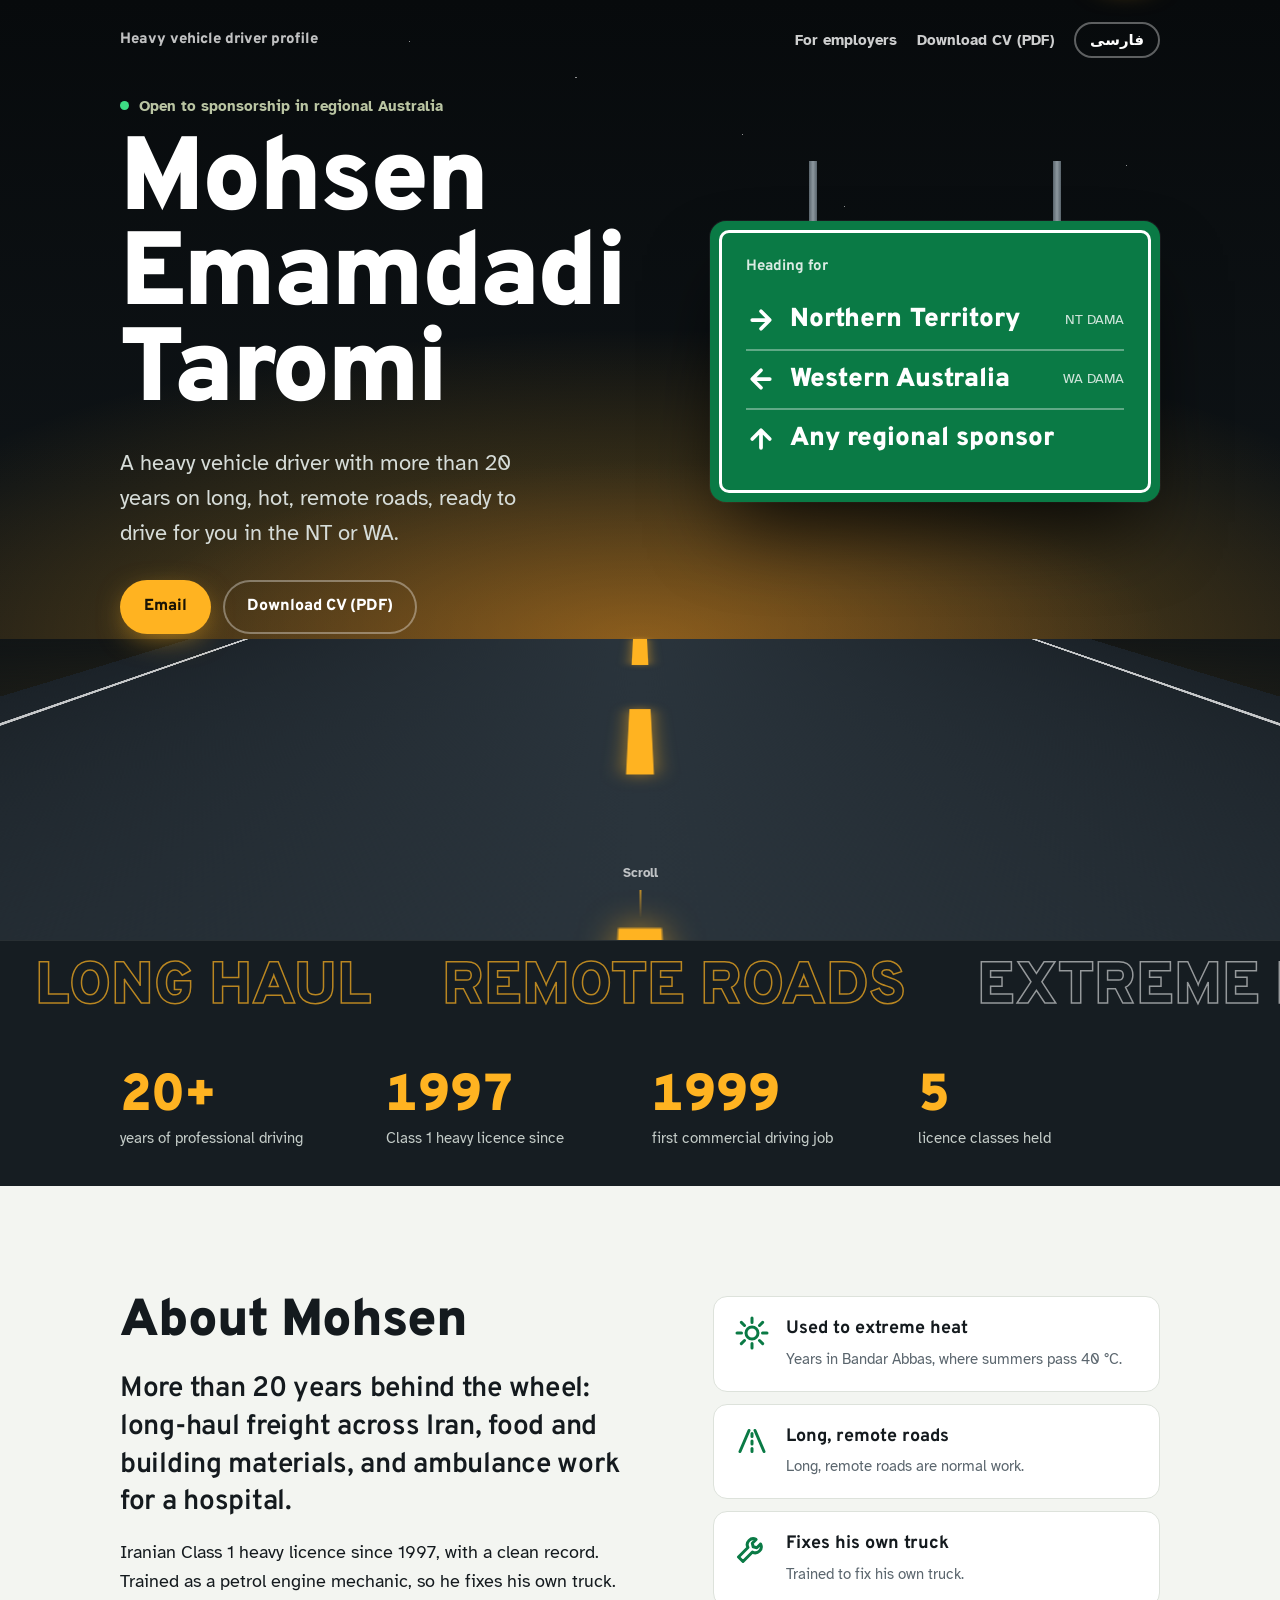
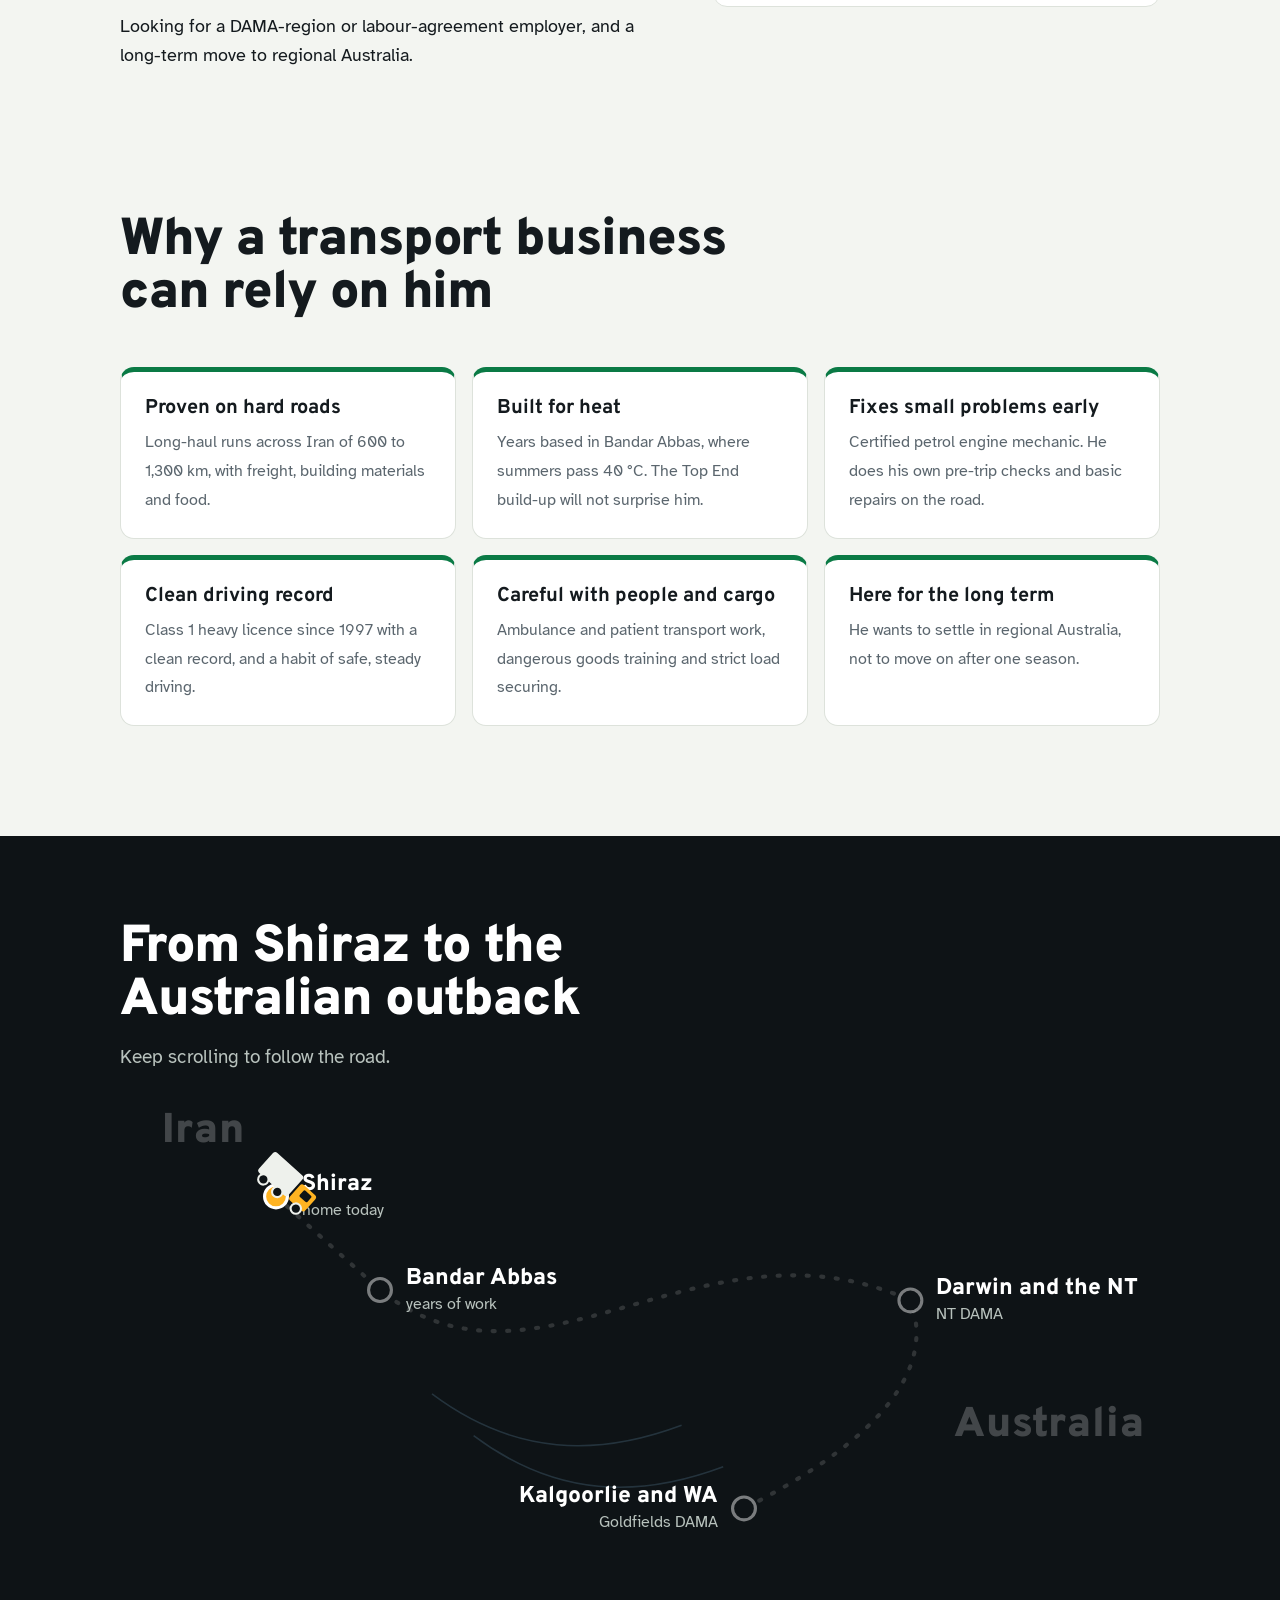
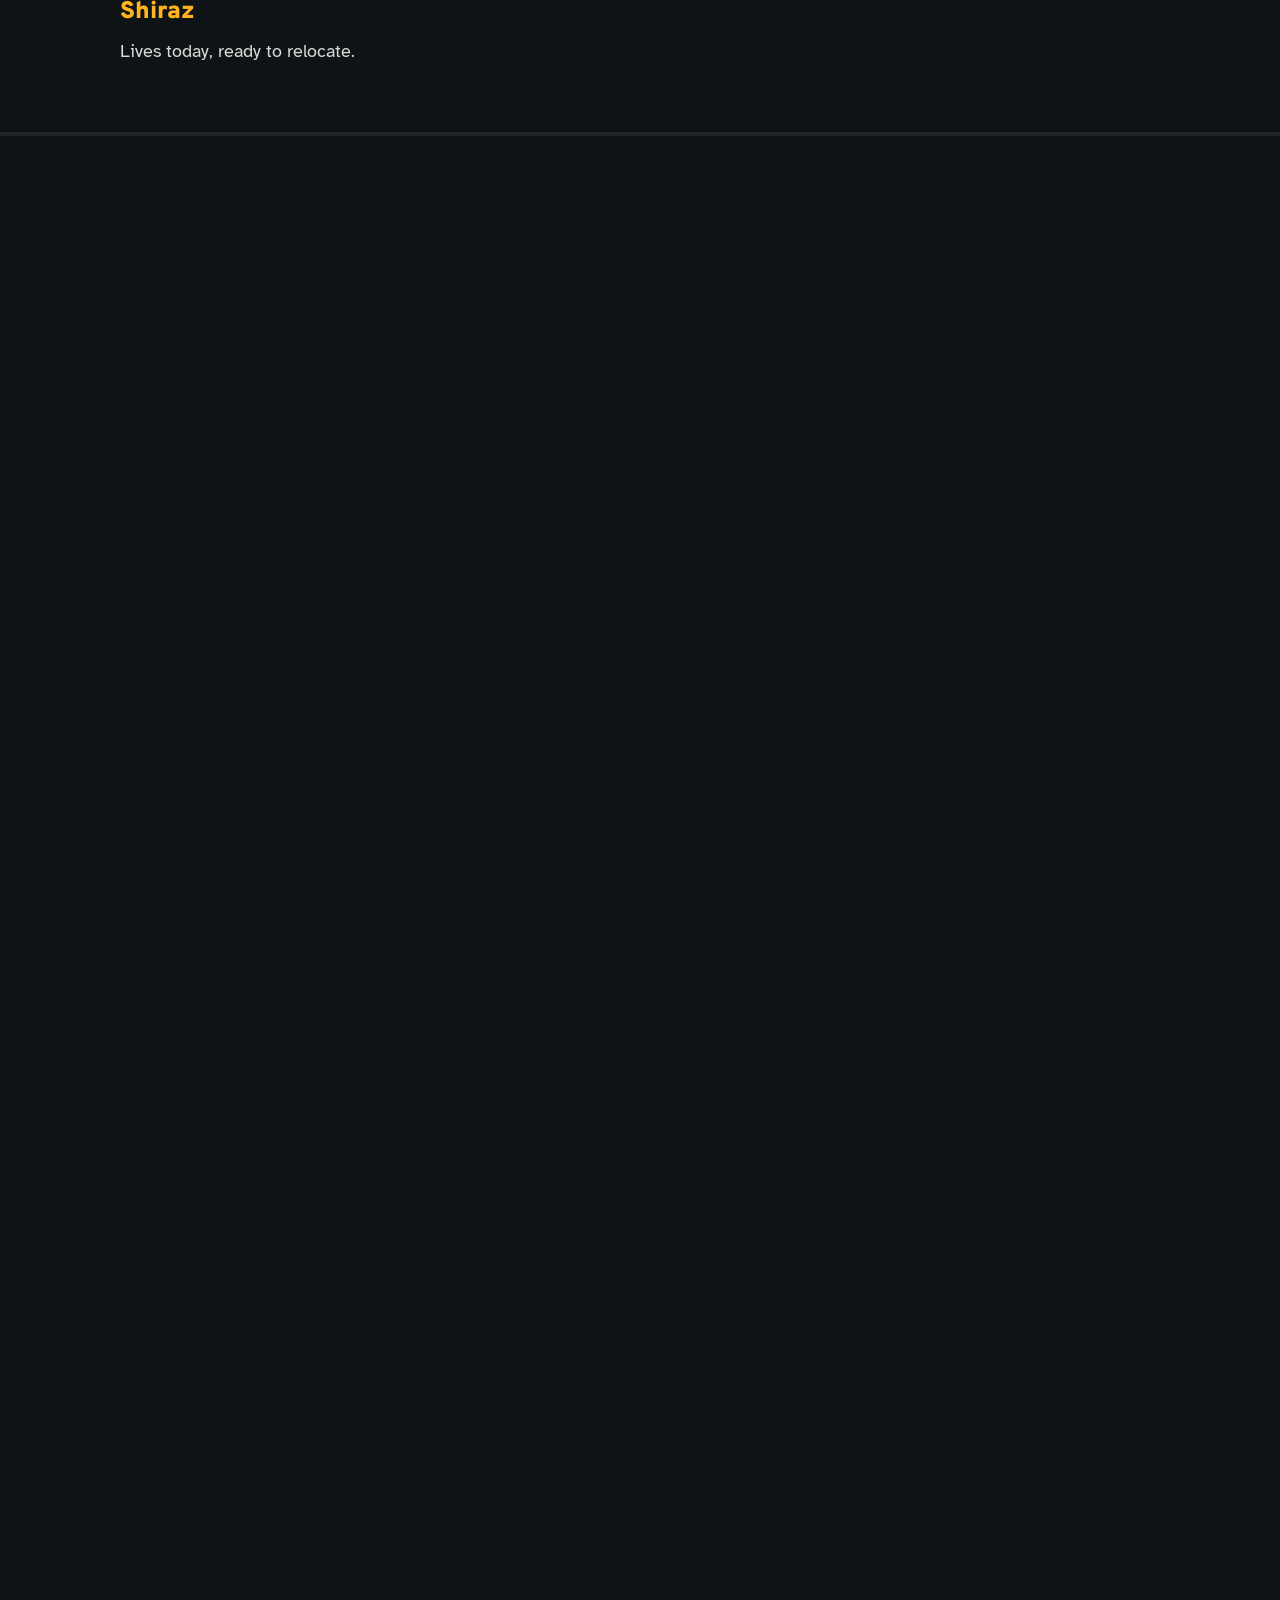
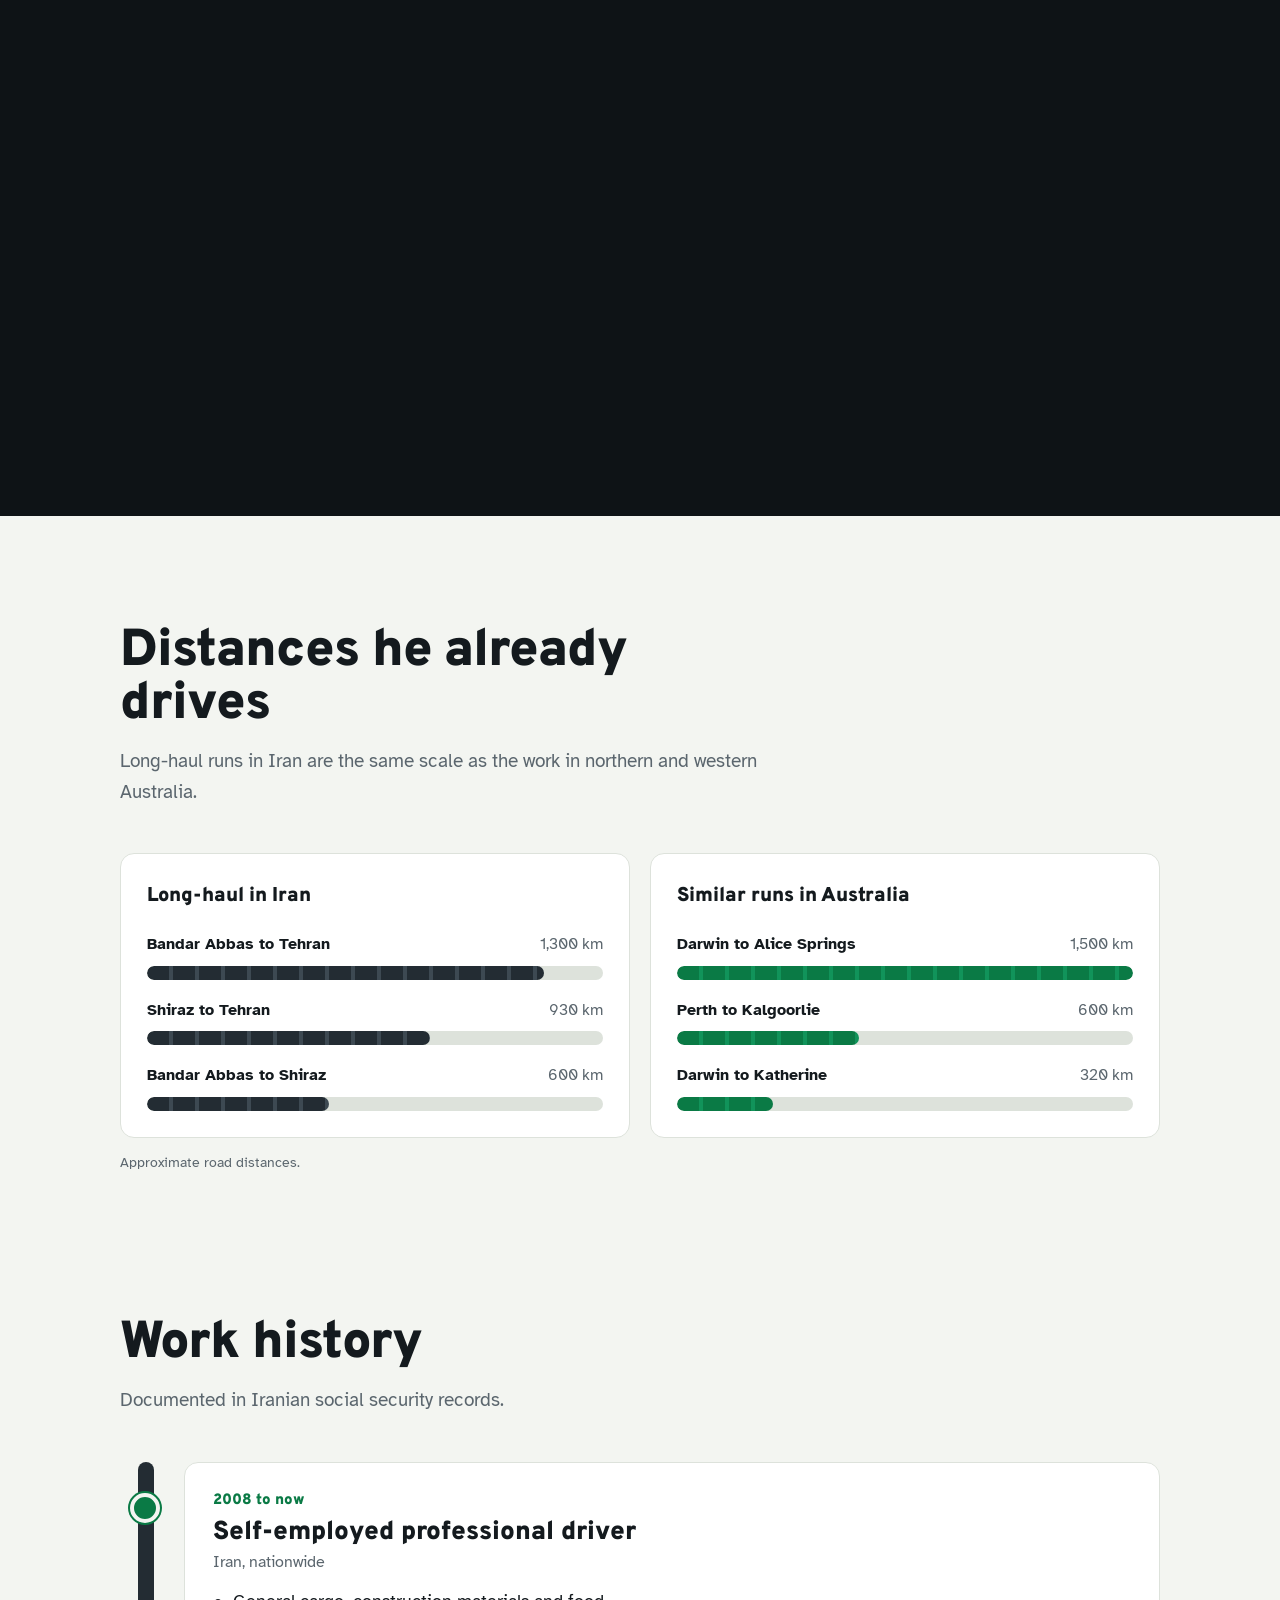
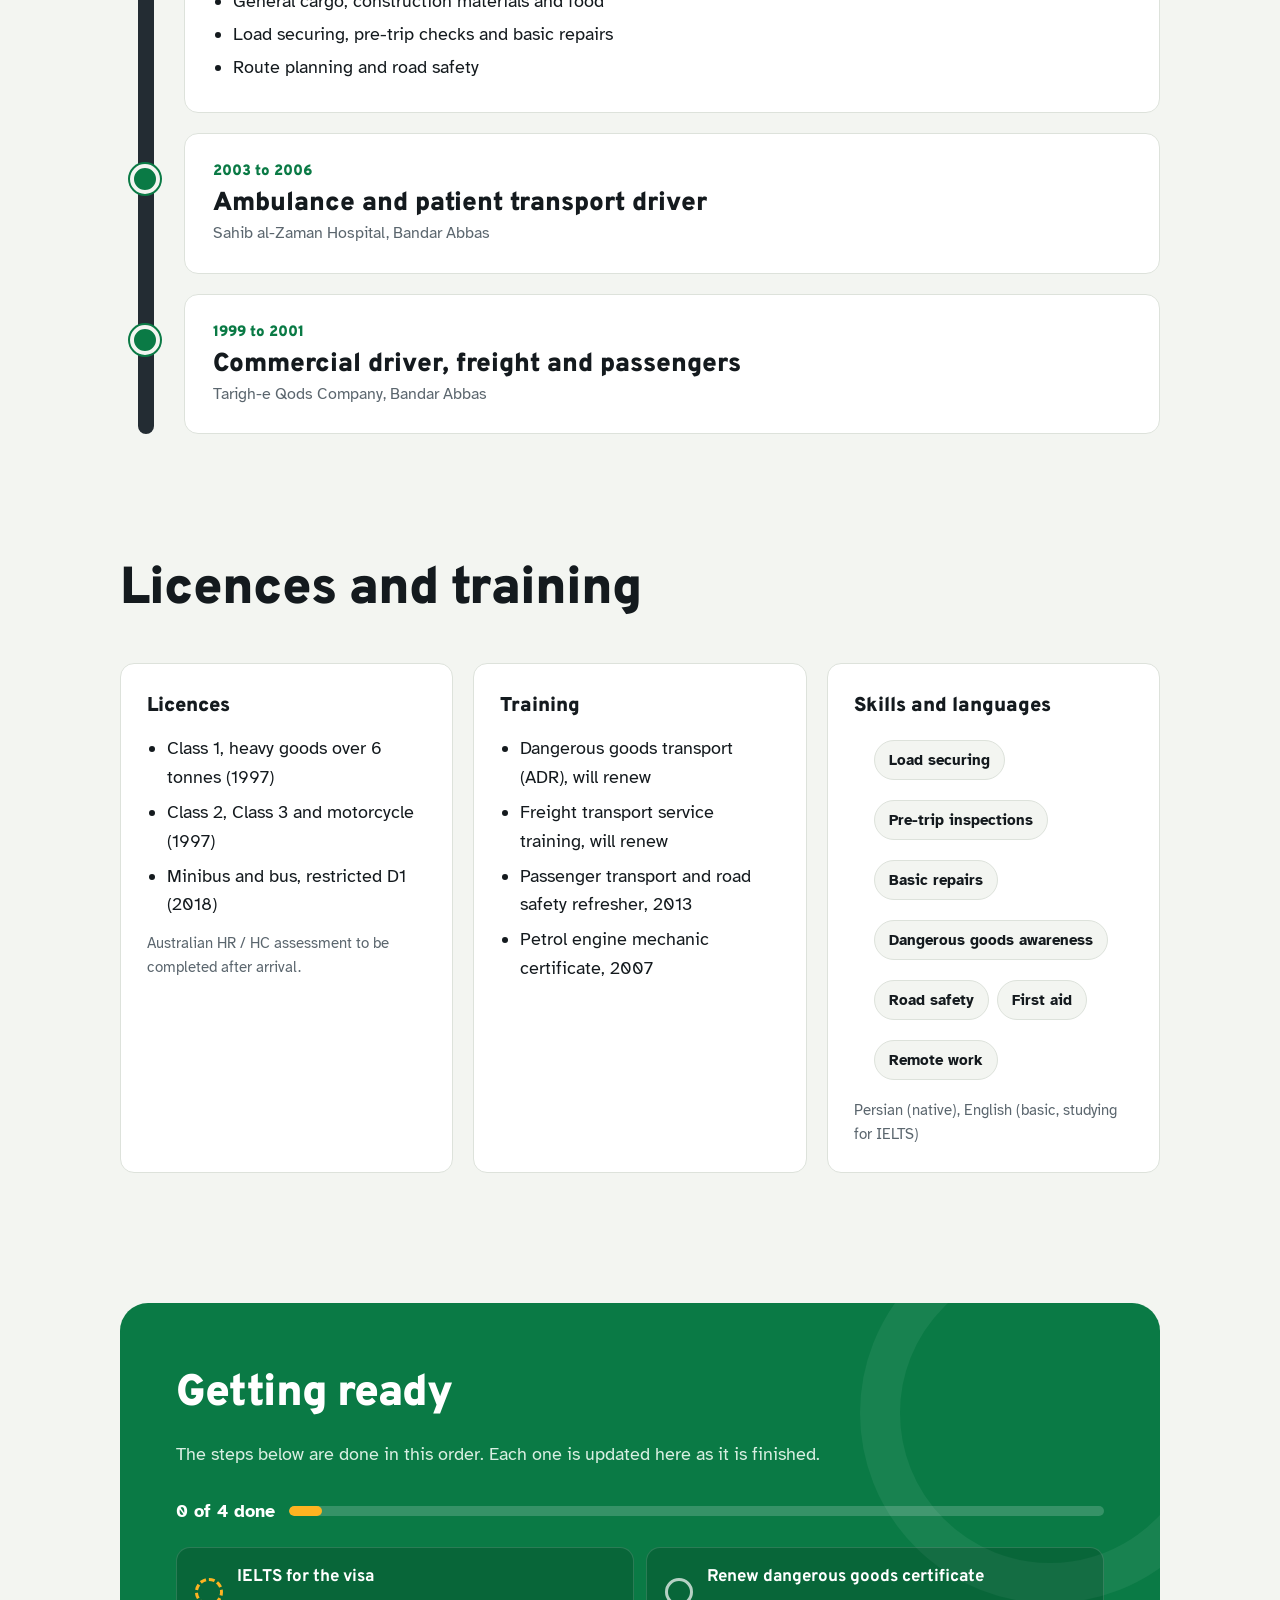
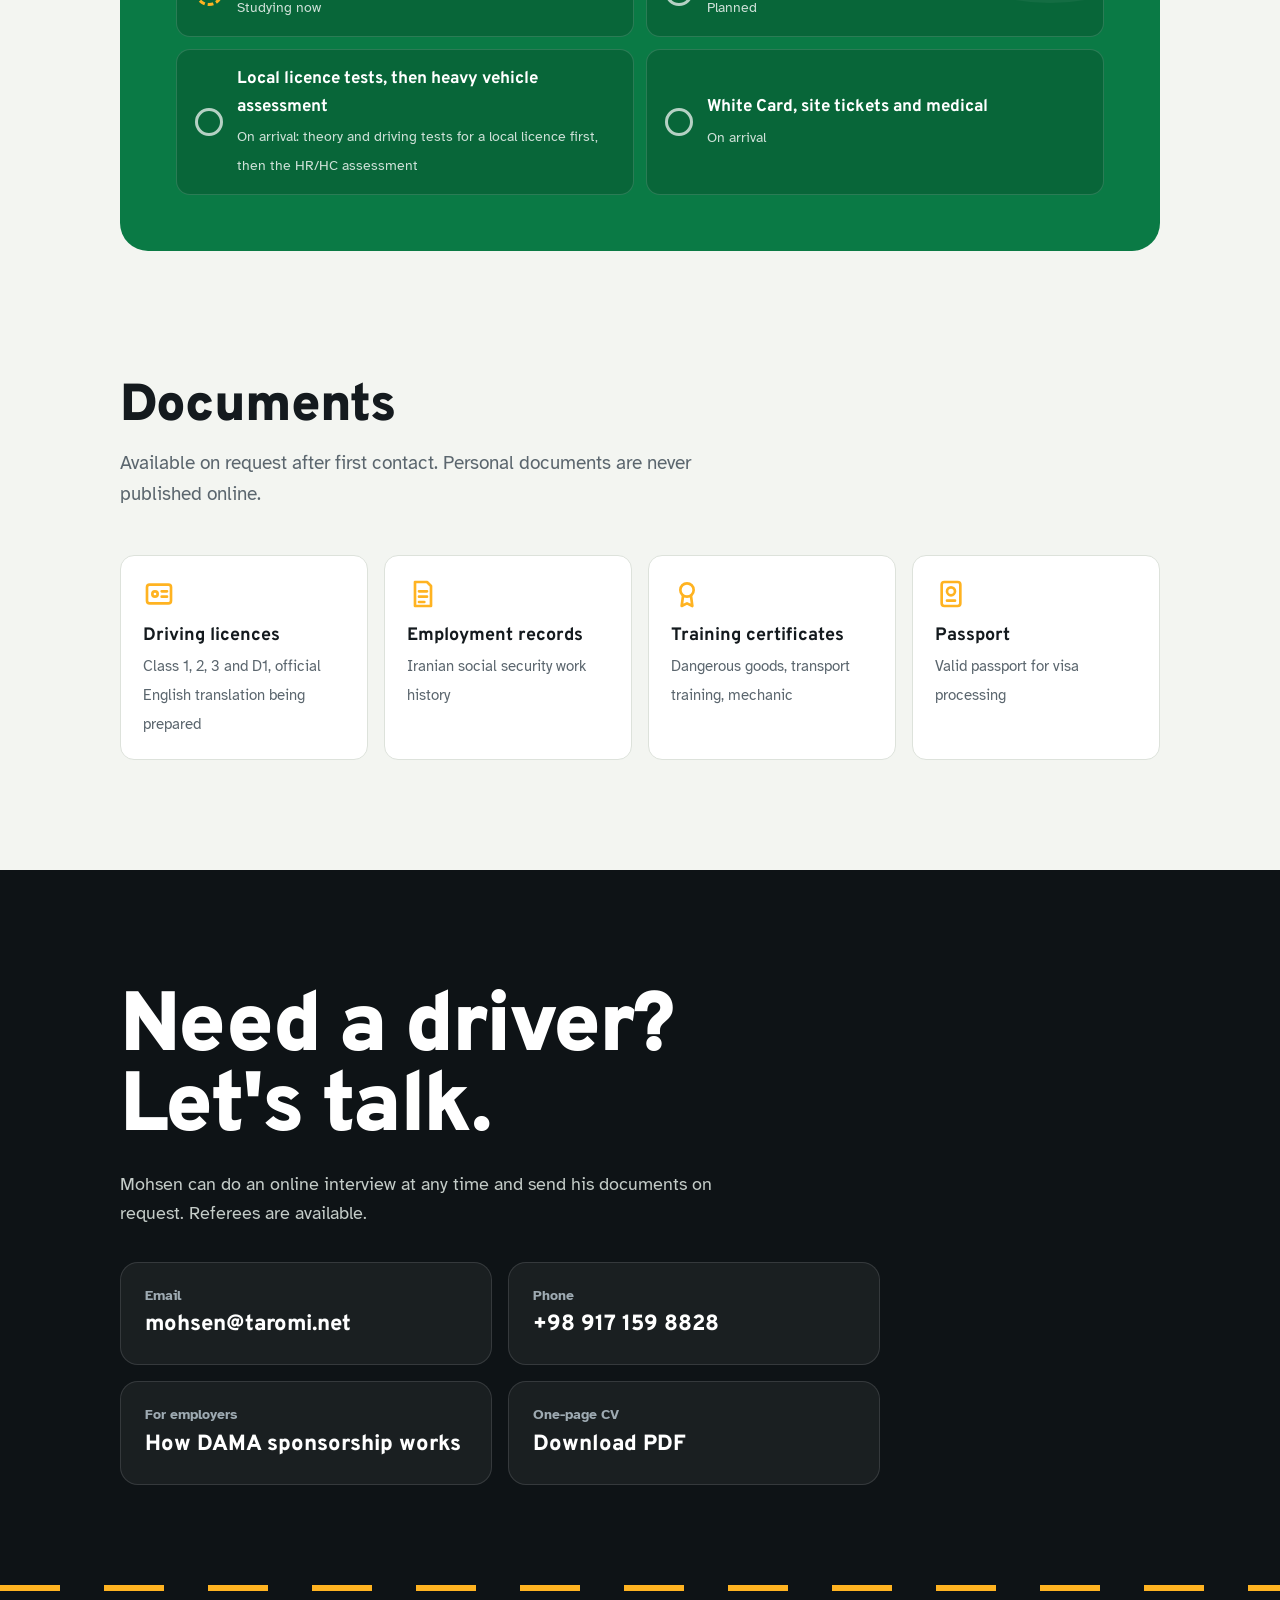
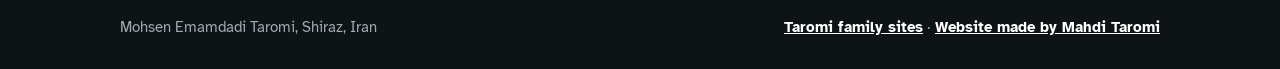
==== commit dae3ab92: "Use mohsen@taromi.net as contact email" ====
--- a/index.html
+++ b/index.html
@@ -12,7 +12,7 @@
 <link rel="icon" href="favicon.svg" type="image/svg+xml">
 <link rel="preconnect" href="https://fonts.googleapis.com"><link rel="preconnect" href="https://fonts.gstatic.com" crossorigin>
 <link rel="stylesheet" href="https://fonts.googleapis.com/css2?family=Atkinson+Hyperlegible:wght@400;700&family=Overpass:wght@600;700;800;900&display=swap">
-<script type="application/ld+json">{"@context": "https://schema.org", "@graph": [{"@type": "WebSite", "@id": "https://mohsen.taromi.net/#site", "url": "https://mohsen.taromi.net/", "name": "Mohsen Emamdadi Taromi", "inLanguage": ["en", "fa"], "author": {"@id": "https://mohsen.taromi.net/#mohsen"}}, {"@type": "Person", "@id": "https://mohsen.taromi.net/#mohsen", "name": "Mohsen Emamdadi Taromi", "alternateName": "محسن امامدادی طارمی", "jobTitle": "Heavy Vehicle Driver", "url": "https://mohsen.taromi.net/", "email": "mailto:mohsen.taromi.d@gmail.com", "telephone": "+98 917 159 8828", "address": {"@type": "PostalAddress", "addressLocality": "Shiraz", "addressCountry": "IR"}, "nationality": {"@type": "Country", "name": "Iran"}, "knowsAbout": ["Heavy vehicle driving", "Long-haul freight", "Load securing", "Dangerous goods transport", "Designated Area Migration Agreement"], "knowsLanguage": ["fa", "en"], "hasCredential": {"@type": "EducationalOccupationalCredential", "credentialCategory": "Class 1 heavy vehicle licence (Iran), since 1997"}}, {"@type": "ProfilePage", "@id": "https://mohsen.taromi.net/#page", "url": "https://mohsen.taromi.net/", "name": "Mohsen Emamdadi Taromi · Heavy Vehicle Driver, open to regional Australia sponsorship", "description": "Heavy vehicle driver from Shiraz, Iran with more than 20 years on long, hot, remote roads. Open to employer sponsorship in regional Australia (NT and WA DAMA).", "inLanguage": "en", "isPartOf": {"@id": "https://mohsen.taromi.net/#site"}, "mainEntity": {"@id": "https://mohsen.taromi.net/#mohsen"}, "dateModified": "2026-11-19"}]}</script>
+<script type="application/ld+json">{"@context": "https://schema.org", "@graph": [{"@type": "WebSite", "@id": "https://mohsen.taromi.net/#site", "url": "https://mohsen.taromi.net/", "name": "Mohsen Emamdadi Taromi", "inLanguage": ["en", "fa"], "author": {"@id": "https://mohsen.taromi.net/#mohsen"}}, {"@type": "Person", "@id": "https://mohsen.taromi.net/#mohsen", "name": "Mohsen Emamdadi Taromi", "alternateName": "محسن امامدادی طارمی", "jobTitle": "Heavy Vehicle Driver", "url": "https://mohsen.taromi.net/", "email": "mailto:mohsen@taromi.net", "telephone": "+98 917 159 8828", "address": {"@type": "PostalAddress", "addressLocality": "Shiraz", "addressCountry": "IR"}, "nationality": {"@type": "Country", "name": "Iran"}, "knowsAbout": ["Heavy vehicle driving", "Long-haul freight", "Load securing", "Dangerous goods transport", "Designated Area Migration Agreement"], "knowsLanguage": ["fa", "en"], "hasCredential": {"@type": "EducationalOccupationalCredential", "credentialCategory": "Class 1 heavy vehicle licence (Iran), since 1997"}}, {"@type": "ProfilePage", "@id": "https://mohsen.taromi.net/#page", "url": "https://mohsen.taromi.net/", "name": "Mohsen Emamdadi Taromi · Heavy Vehicle Driver, open to regional Australia sponsorship", "description": "Heavy vehicle driver from Shiraz, Iran with more than 20 years on long, hot, remote roads. Open to employer sponsorship in regional Australia (NT and WA DAMA).", "inLanguage": "en", "isPartOf": {"@id": "https://mohsen.taromi.net/#site"}, "mainEntity": {"@id": "https://mohsen.taromi.net/#mohsen"}, "dateModified": "2026-11-19"}]}</script>
 <meta name="robots" content="index,follow,max-image-preview:large,max-snippet:-1">
 <meta name="author" content="Mohsen Emamdadi Taromi">
 <meta property="og:site_name" content="Mohsen Emamdadi Taromi"><meta property="og:locale" content="en_US"><meta property="og:locale:alternate" content="fa_IR">
@@ -24,13 +24,13 @@
 <body>
 <a class="skip" href="#main">Skip to content</a>
 <div class="pbar" aria-hidden="true"></div>
-<nav class="nav" aria-label="Mohsen Emamdadi Taromi"><div class="wrap"><a class="brand" href="./"><i aria-hidden="true"></i>Mohsen Taromi</a><a class="link" href="#journey">Journey</a><a class="link" href="#history">Work history</a><a class="link" href="employers.html">For employers</a><a class="lang" href="fa/" lang="fa" hreflang="fa">فارسی</a><a class="btn btn-amber btn-sm" href="mailto:mohsen.taromi.d@gmail.com?subject=Heavy vehicle driver - Mohsen Emamdadi Taromi">Email</a></div></nav>
+<nav class="nav" aria-label="Mohsen Emamdadi Taromi"><div class="wrap"><a class="brand" href="./"><i aria-hidden="true"></i>Mohsen Taromi</a><a class="link" href="#journey">Journey</a><a class="link" href="#history">Work history</a><a class="link" href="employers.html">For employers</a><a class="lang" href="fa/" lang="fa" hreflang="fa">فارسی</a><a class="btn btn-amber btn-sm" href="mailto:mohsen@taromi.net?subject=Heavy vehicle driver - Mohsen Emamdadi Taromi">Email</a></div></nav>
 <header class="hero" id="top"><div class="sky" aria-hidden="true"></div><div class="stars" aria-hidden="true"></div><div class="scene" aria-hidden="true"><div class="plane"></div></div>
 <div class="wrap"><div class="hero-top"><span class="who">Heavy vehicle driver profile</span><nav aria-label="Heavy vehicle driver profile"><a href="employers.html">For employers</a><a href="Mohsen_Emamdadi_Taromi_CV.pdf" download>Download CV (PDF)</a><a class="lang" href="fa/" lang="fa" hreflang="fa">فارسی</a></nav></div></div>
 <div class="wrap hero-body"><div><p class="kicker ld"><b aria-hidden="true"></b>Open to sponsorship in regional Australia</p>
 <h1 class="ld"><span>Mohsen</span><span>Emamdadi</span><span>Taromi</span></h1>
 <p class="sub ld">A heavy vehicle driver with more than 20 years on long, hot, remote roads, ready to drive for you in the NT or WA.</p>
-<div class="actions ld"><a class="btn btn-amber" href="mailto:mohsen.taromi.d@gmail.com?subject=Heavy vehicle driver - Mohsen Emamdadi Taromi">Email</a><a class="btn btn-ghost" href="Mohsen_Emamdadi_Taromi_CV.pdf" download>Download CV (PDF)</a></div></div>
+<div class="actions ld"><a class="btn btn-amber" href="mailto:mohsen@taromi.net?subject=Heavy vehicle driver - Mohsen Emamdadi Taromi">Email</a><a class="btn btn-ghost" href="Mohsen_Emamdadi_Taromi_CV.pdf" download>Download CV (PDF)</a></div></div>
 <div class="sign" role="img" aria-label="Heading for: Northern Territory (NT DAMA), Western Australia (WA DAMA), Any regional sponsor"><div class="sign-in"><h2>Heading for</h2>
 <div class="dest"><svg viewBox="0 0 24 24" aria-hidden="true"><path d="M5 12h12M12 5l7 7-7 7" fill="none" stroke="currentColor" stroke-width="3" stroke-linecap="round" stroke-linejoin="round"/></svg>Northern Territory <small>NT DAMA</small></div>
 <div class="dest"><svg viewBox="0 0 24 24" aria-hidden="true"><path d="M19 12H7M12 5l-7 7 7 7" fill="none" stroke="currentColor" stroke-width="3" stroke-linecap="round" stroke-linejoin="round"/></svg>Western Australia <small>WA DAMA</small></div>
@@ -58,7 +58,7 @@
 <section class="sec" style="padding-top:20px"><div class="wrap"><div class="sec-head rv"><h2>Documents</h2><p>Available on request after first contact. Personal documents are never published online.</p></div><ul class="docs"><li><svg viewBox="0 0 24 24" aria-hidden="true" fill="none" stroke="currentColor" stroke-width="2" stroke-linecap="round" stroke-linejoin="round"><rect x="3" y="5" width="18" height="14" rx="2"/><circle cx="9" cy="12" r="2"/><path d="M14 10h4M14 14h4"/></svg><b>Driving licences</b><span>Class 1, 2, 3 and D1, official English translation being prepared</span></li><li><svg viewBox="0 0 24 24" aria-hidden="true" fill="none" stroke="currentColor" stroke-width="2" stroke-linecap="round" stroke-linejoin="round"><path d="M6 3h9l3 3v15H6z"/><path d="M9 10h6M9 14h6M9 18h4"/></svg><b>Employment records</b><span>Iranian social security work history</span></li><li><svg viewBox="0 0 24 24" aria-hidden="true" fill="none" stroke="currentColor" stroke-width="2" stroke-linecap="round" stroke-linejoin="round"><circle cx="12" cy="9" r="5"/><path d="M9 13.5 8 21l4-2 4 2-1-7.5"/></svg><b>Training certificates</b><span>Dangerous goods, transport training, mechanic</span></li><li><svg viewBox="0 0 24 24" aria-hidden="true" fill="none" stroke="currentColor" stroke-width="2" stroke-linecap="round" stroke-linejoin="round"><rect x="5" y="3" width="14" height="18" rx="2"/><circle cx="12" cy="10" r="3"/><path d="M9 17h6"/></svg><b>Passport</b><span>Valid passport for visa processing</span></li></ul></div></section>
 </main>
 <section class="contact" id="contact"><div class="wrap"><h2 class="rv">Need a driver? Let&#x27;s talk.</h2><p>Mohsen can do an online interview at any time and send his documents on request. Referees are available.</p>
-<div class="cgrid"><a href="mailto:mohsen.taromi.d@gmail.com?subject=Heavy vehicle driver - Mohsen Emamdadi Taromi"><small>Email</small><span dir="ltr">mohsen.taromi.d@gmail.com</span></a><a href="tel:+989171598828"><small>Phone</small><span dir="ltr">+98 917 159 8828</span></a><a href="employers.html"><small>For employers</small><span>How DAMA sponsorship works</span></a><a href="Mohsen_Emamdadi_Taromi_CV.pdf" download><small>One-page CV</small><span>Download PDF</span></a></div></div><div class="road-end" aria-hidden="true"></div></section>
+<div class="cgrid"><a href="mailto:mohsen@taromi.net?subject=Heavy vehicle driver - Mohsen Emamdadi Taromi"><small>Email</small><span dir="ltr">mohsen@taromi.net</span></a><a href="tel:+989171598828"><small>Phone</small><span dir="ltr">+98 917 159 8828</span></a><a href="employers.html"><small>For employers</small><span>How DAMA sponsorship works</span></a><a href="Mohsen_Emamdadi_Taromi_CV.pdf" download><small>One-page CV</small><span>Download PDF</span></a></div></div><div class="road-end" aria-hidden="true"></div></section>
 <footer><div class="wrap"><span>Mohsen Emamdadi Taromi, Shiraz, Iran</span><span><a href="https://family.taromi.net/">Taromi family sites</a> · <a href="https://sentinelweb.ir/en/mahdi-taromi" target="_blank" rel="noopener">Website made by Mahdi Taromi</a></span></div></footer>
-<div class="mbar" aria-label="Email"><a class="btn btn-amber" href="mailto:mohsen.taromi.d@gmail.com">Email</a><a class="btn btn-ghost" href="tel:+989171598828">Call</a></div>
+<div class="mbar" aria-label="Email"><a class="btn btn-amber" href="mailto:mohsen@taromi.net">Email</a><a class="btn btn-ghost" href="tel:+989171598828">Call</a></div>
 </body></html>
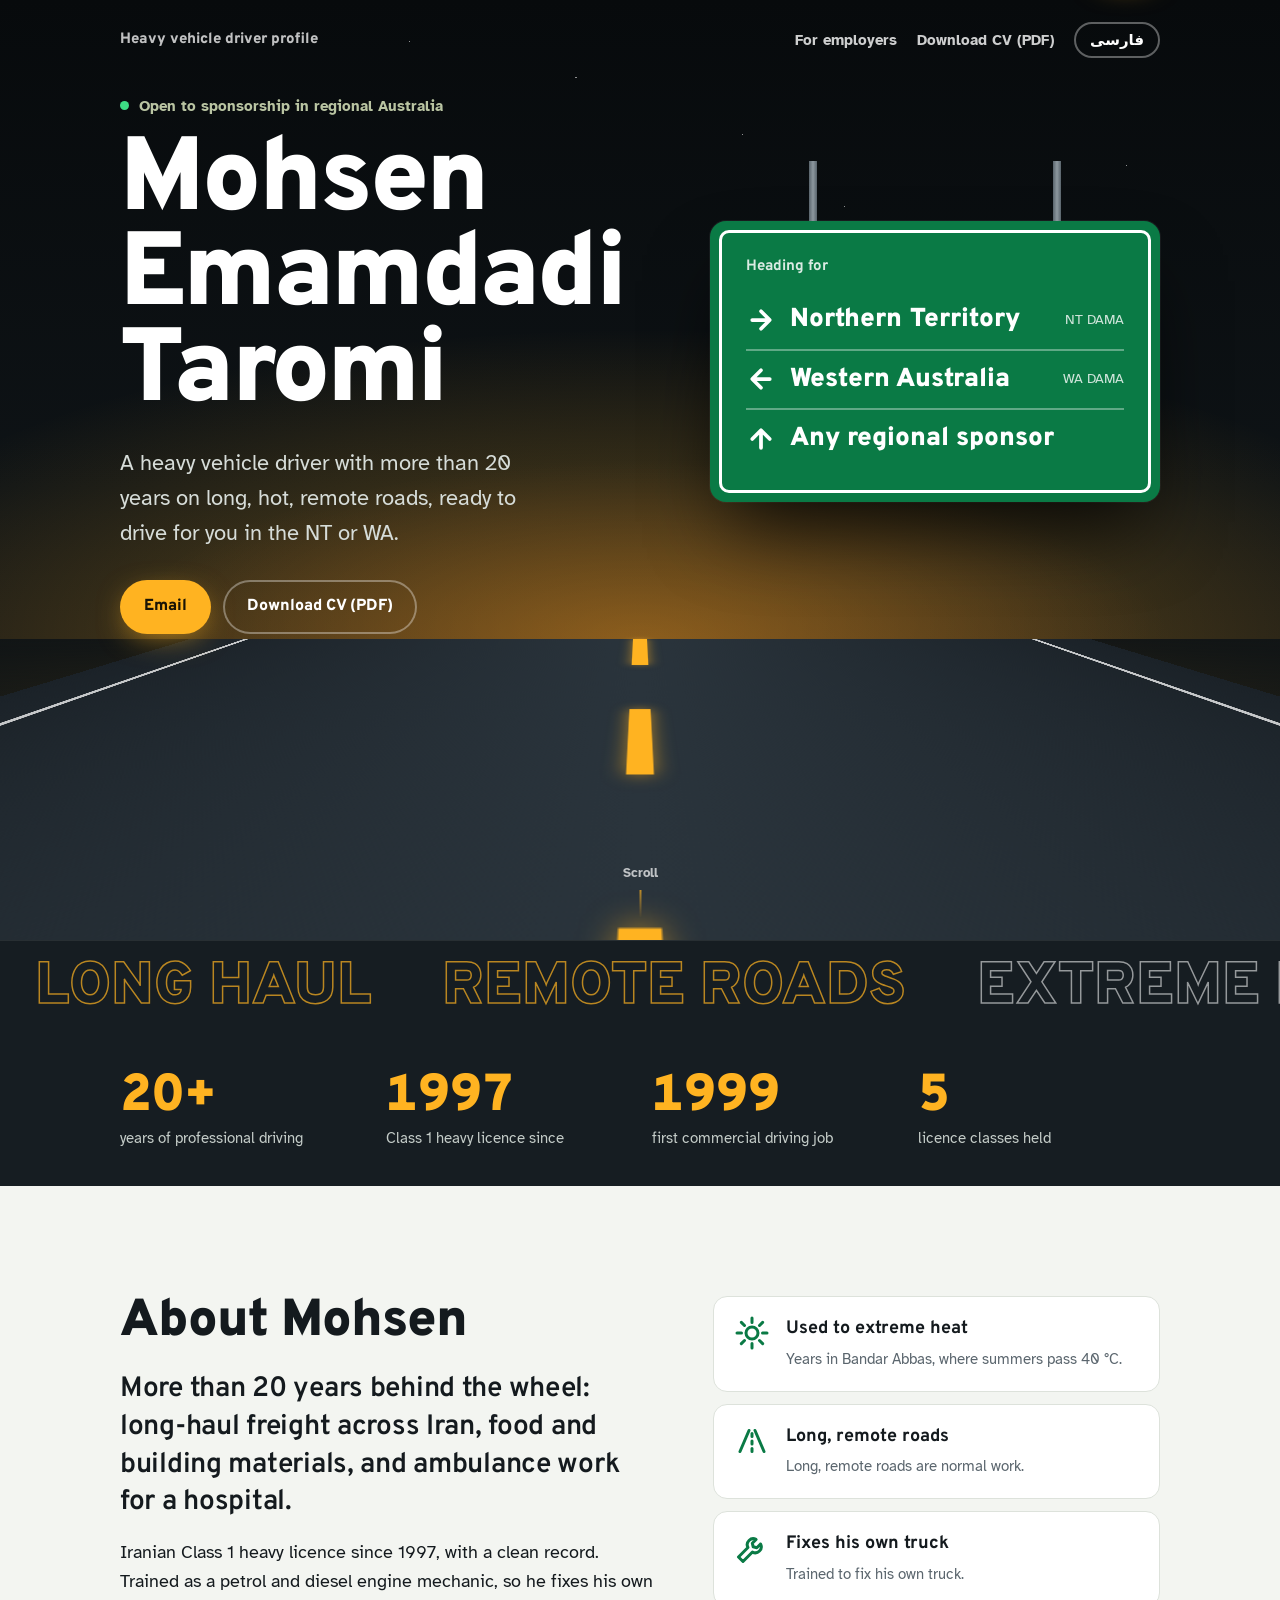
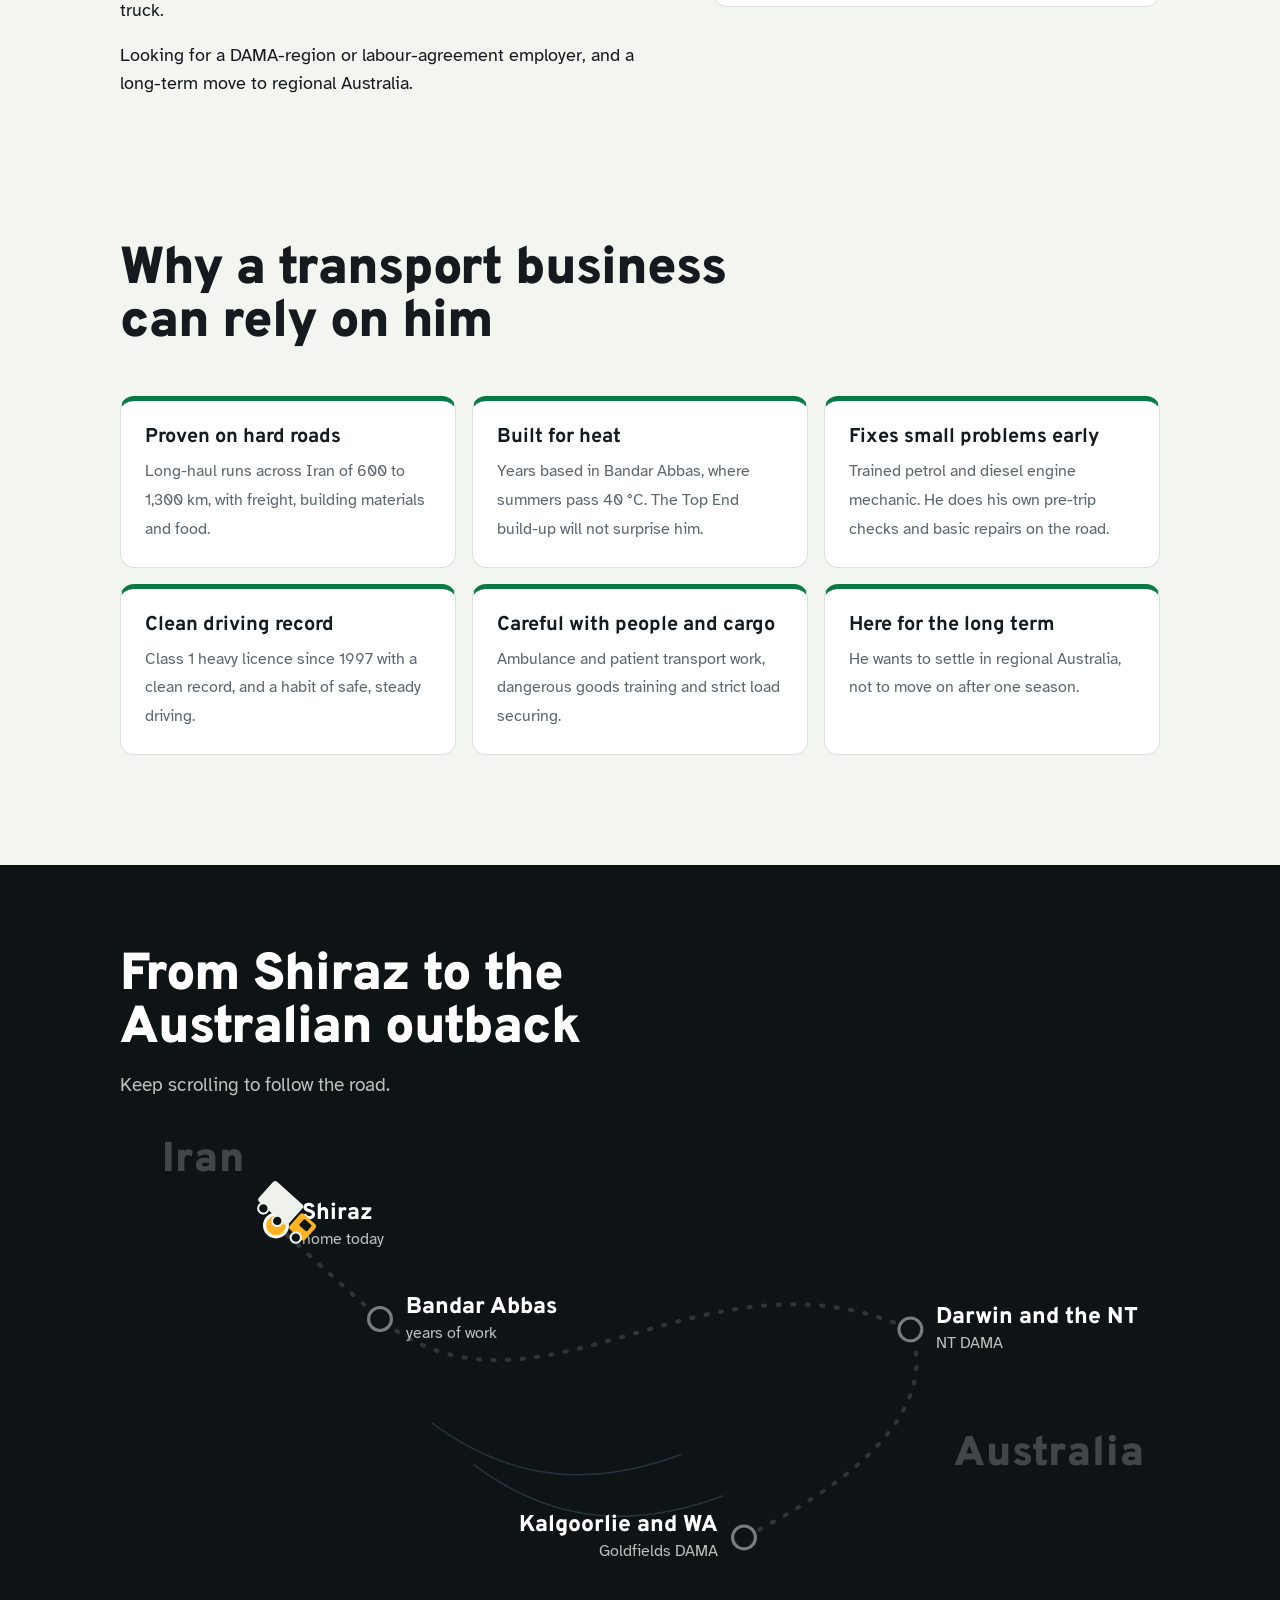
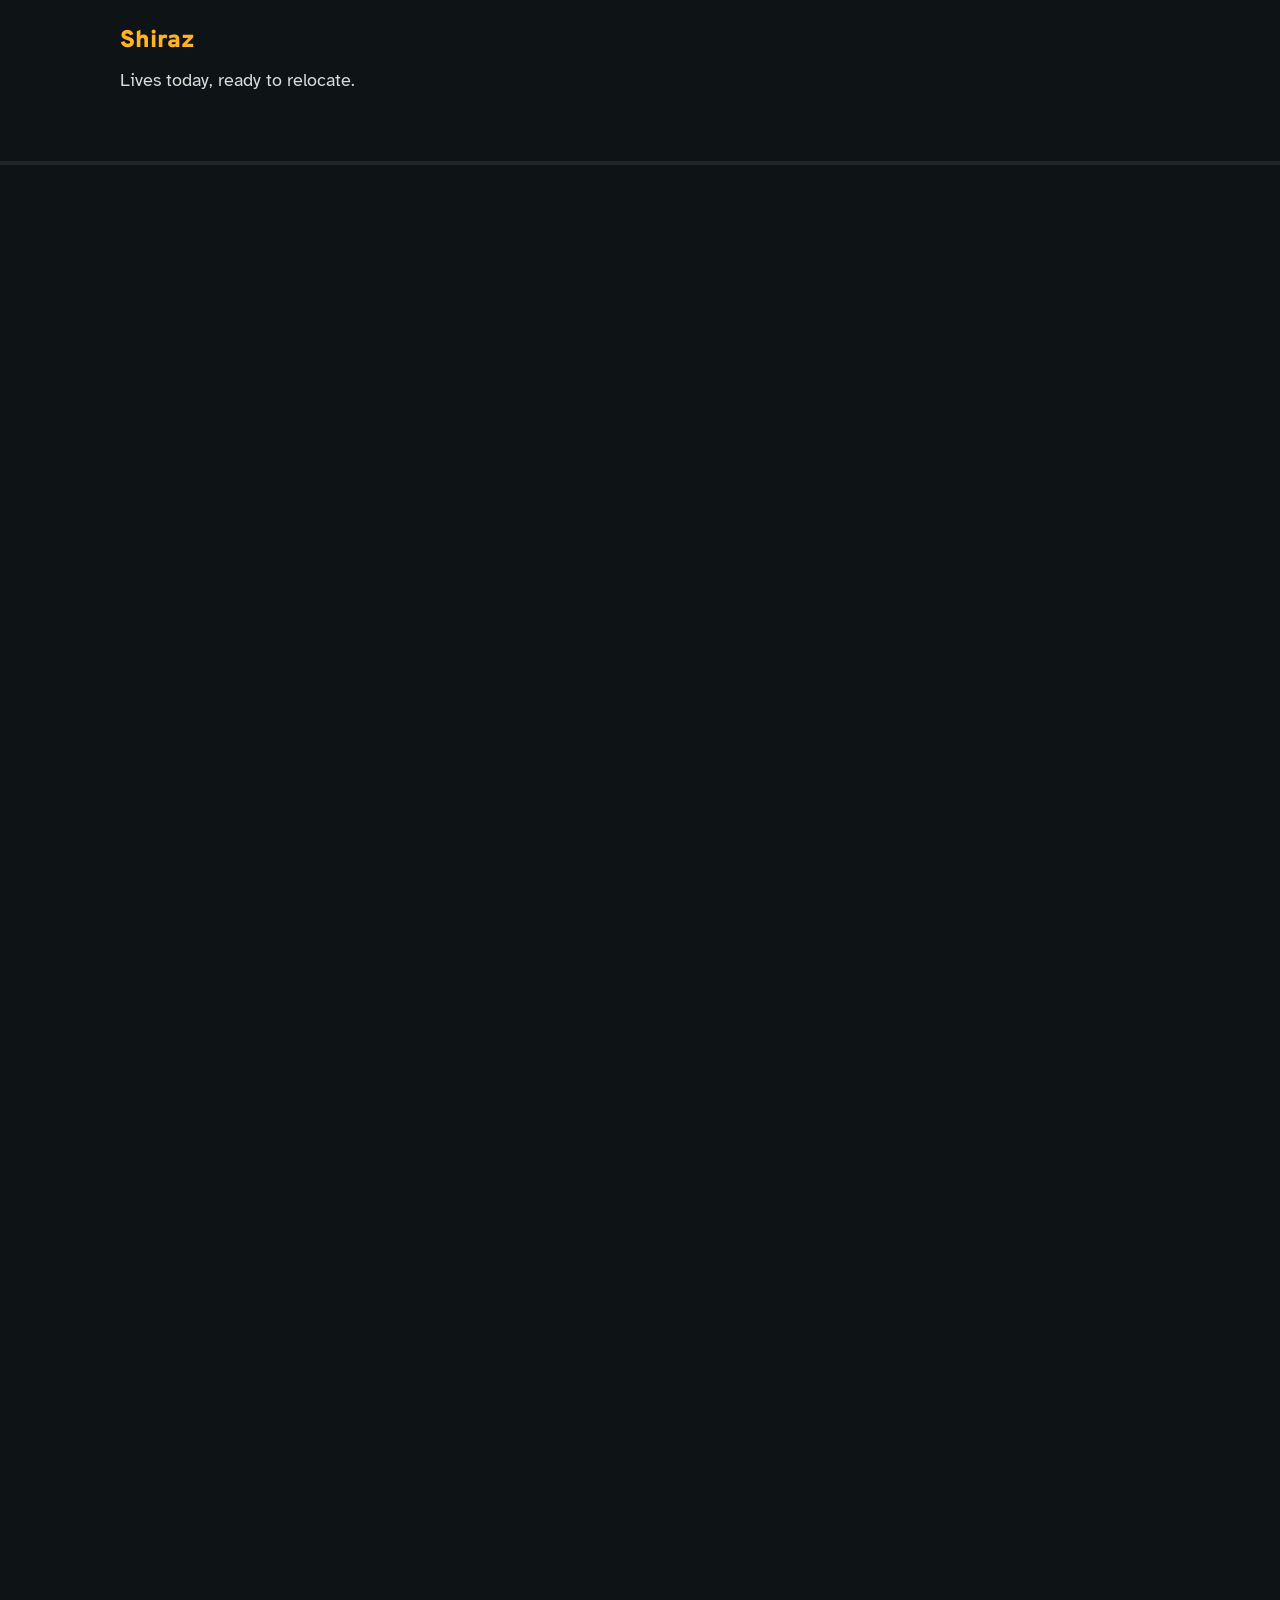
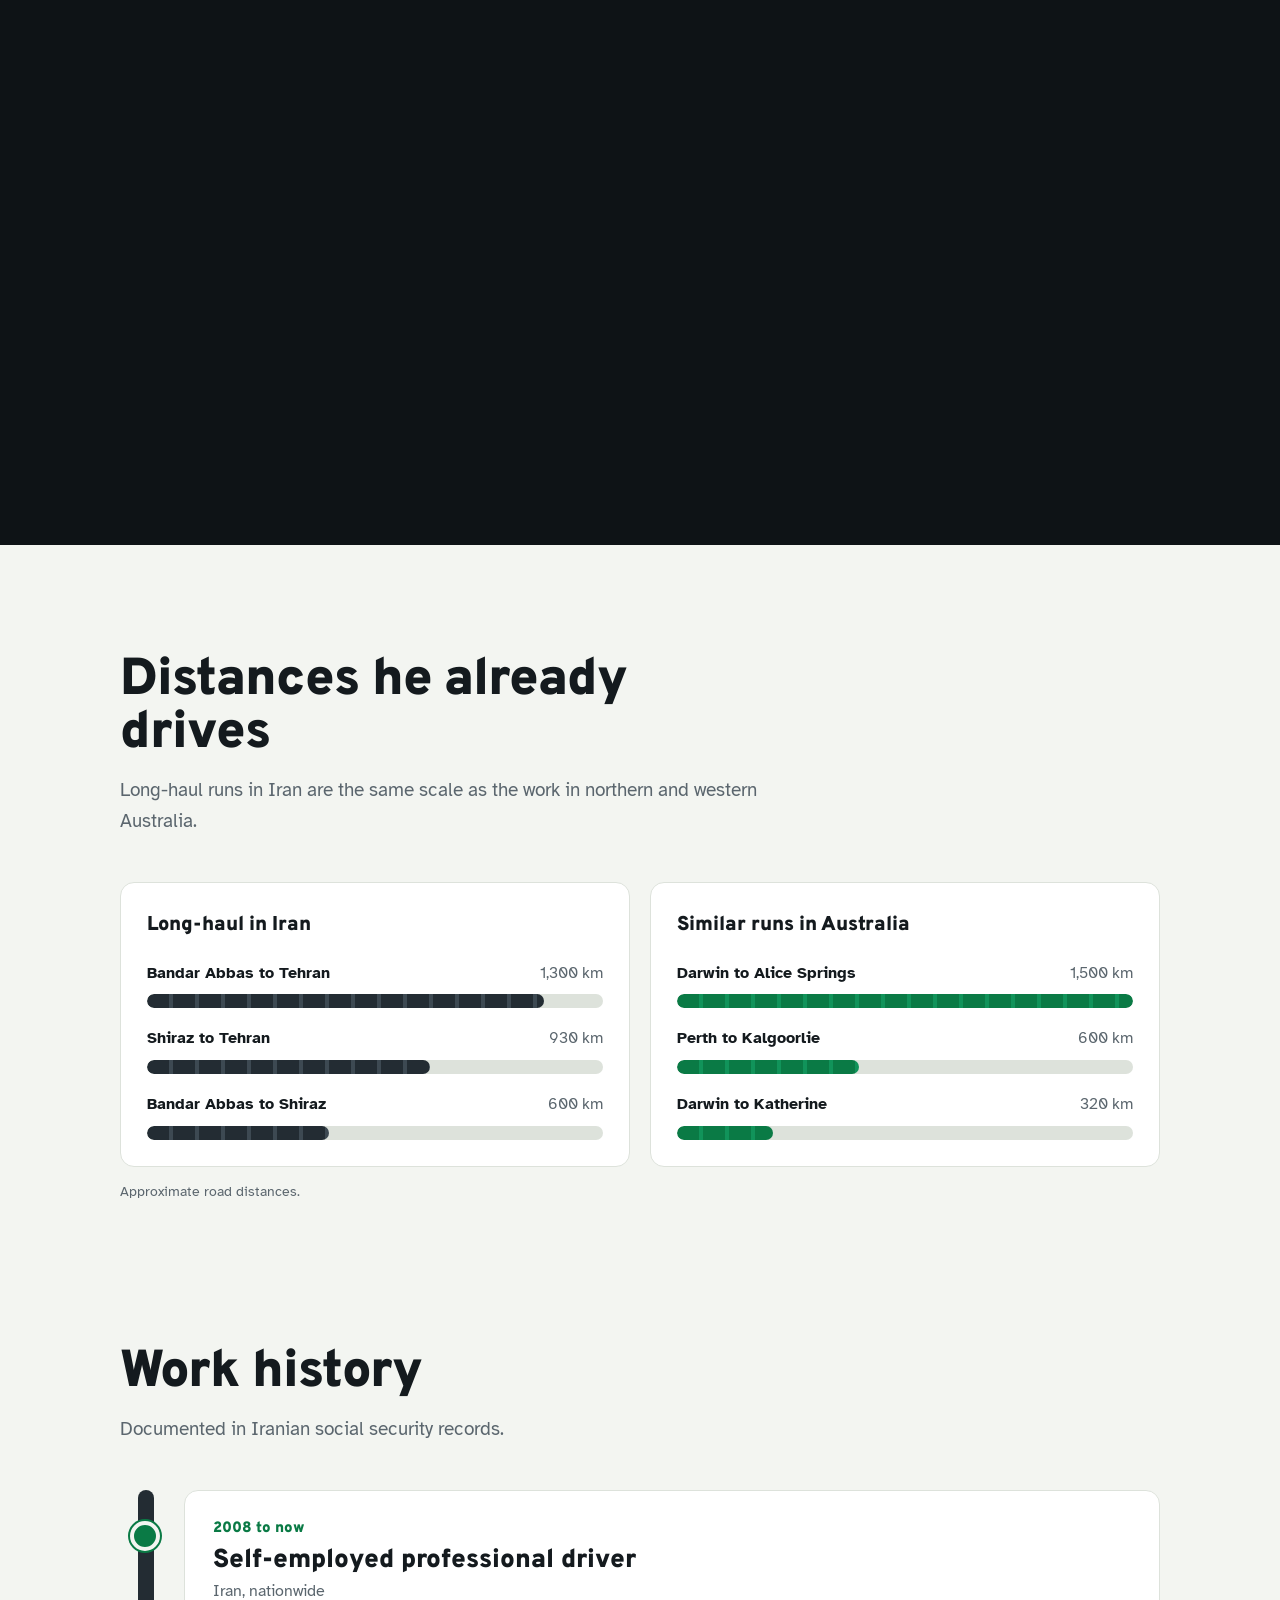
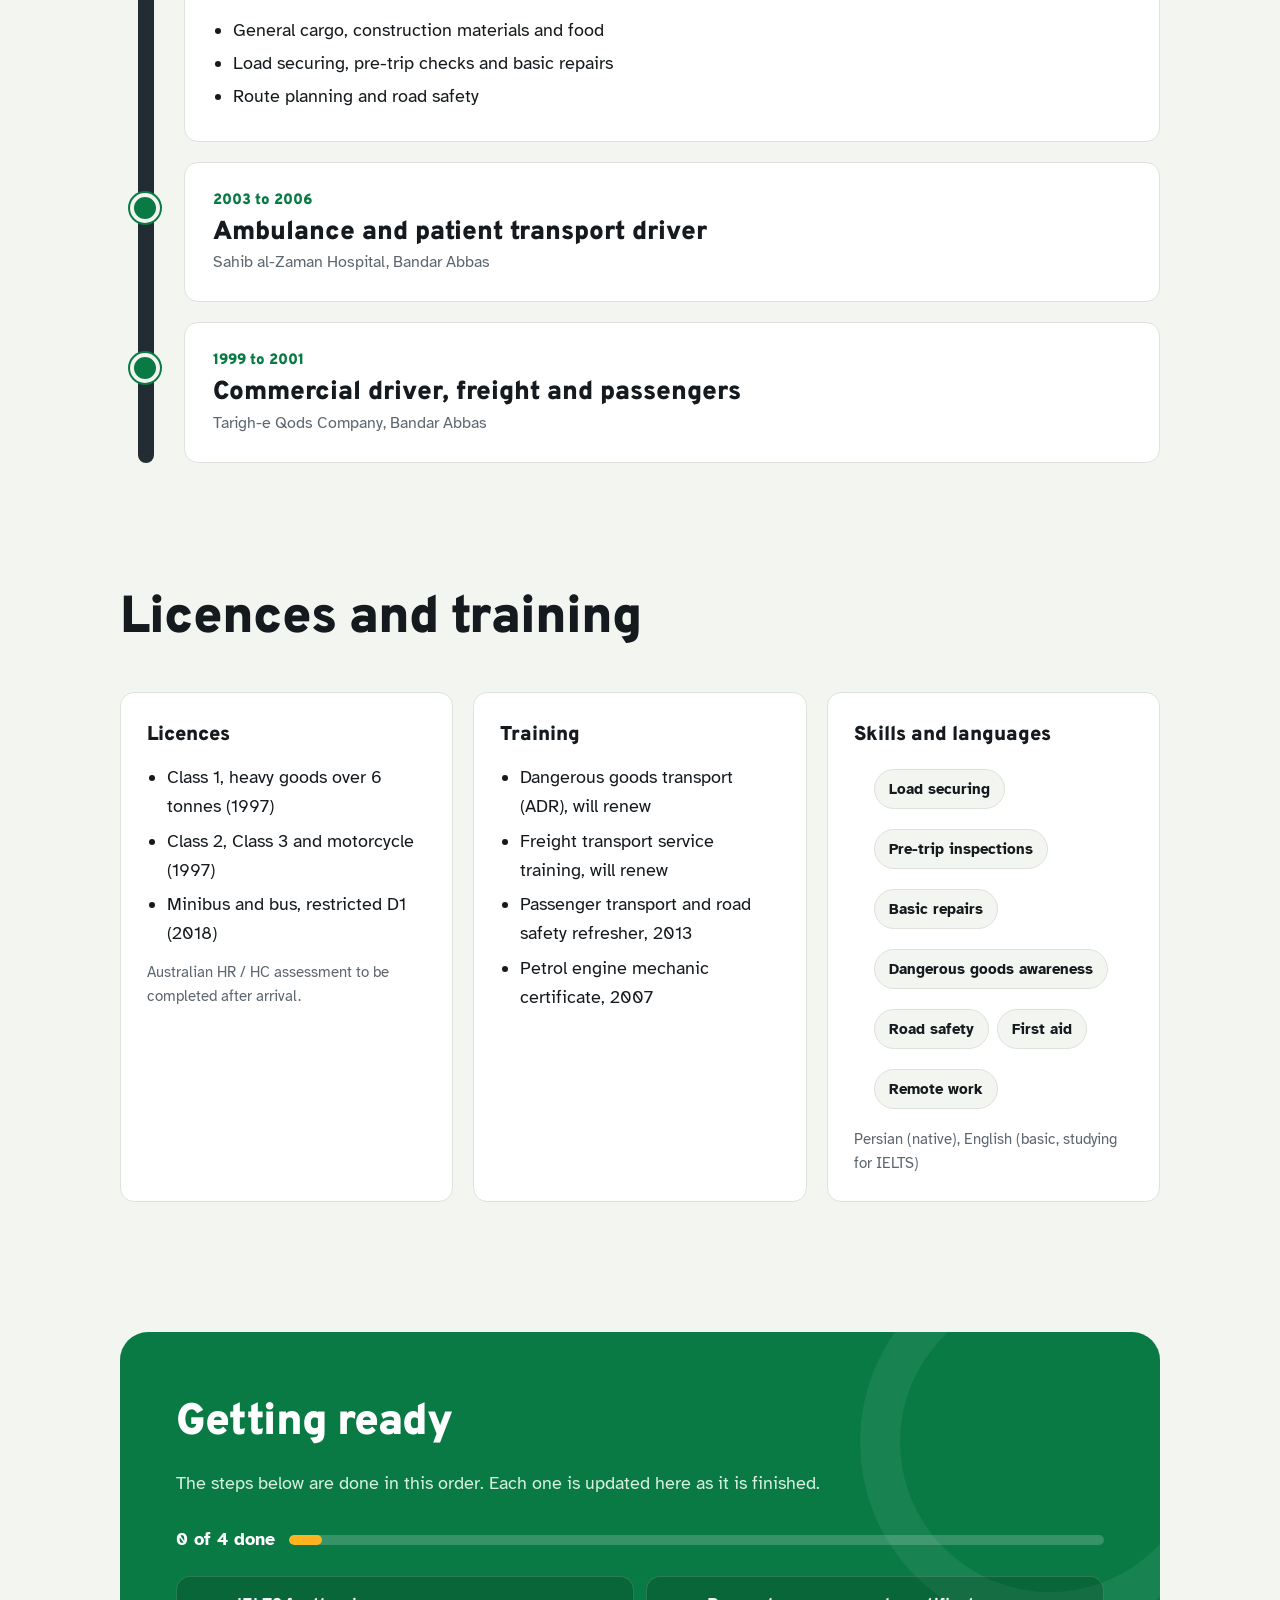
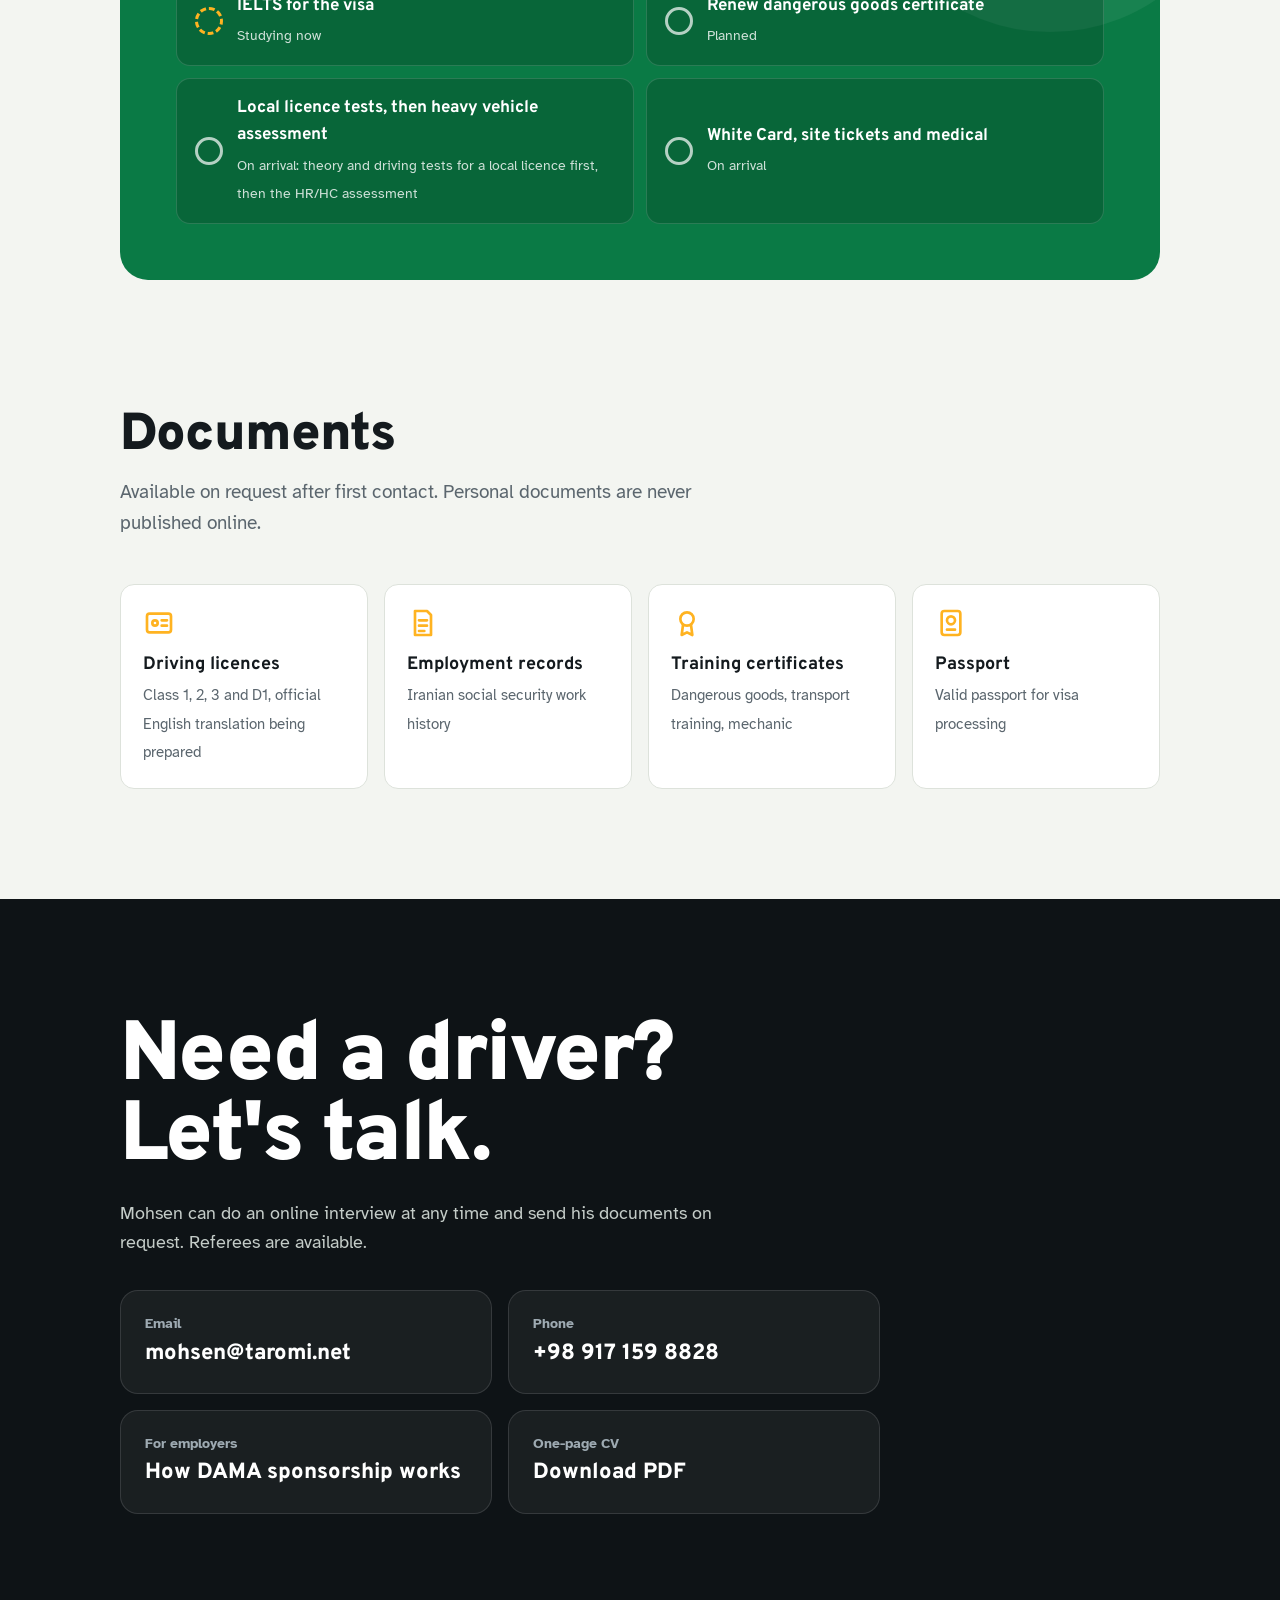
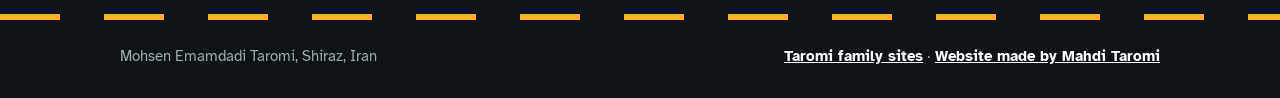
==== commit ccd04f1e: "Petrol and diesel engine mechanic wording; updated CV" ====
--- a/index.html
+++ b/index.html
@@ -39,8 +39,8 @@
 <div class="marq" aria-hidden="true"><div class="mtrack"><span>Long haul</span><span>Remote roads</span><span>Extreme heat</span><span>Class 1 licence</span><span>Load securing</span><span>Road safety</span><span>Ready to relocate</span><span>Long haul</span><span>Remote roads</span><span>Extreme heat</span><span>Class 1 licence</span><span>Load securing</span><span>Road safety</span><span>Ready to relocate</span></div></div>
 <section class="stats" aria-label="Mohsen Emamdadi Taromi"><div class="wrap"><div class="stat"><b data-count="20" data-suffix="+">20+</b><span>years of professional driving</span></div><div class="stat"><b data-count="1997" data-from="1960" data-suffix="">1997</b><span>Class 1 heavy licence since</span></div><div class="stat"><b data-count="1999" data-from="1960" data-suffix="">1999</b><span>first commercial driving job</span></div><div class="stat"><b data-count="5" data-suffix="">5</b><span>licence classes held</span></div></div></section>
 <main id="main">
-<section class="sec"><div class="wrap about"><div class="rv"><div class="sec-head" style="margin-bottom:22px"><h2>About Mohsen</h2></div><p class="lead">More than 20 years behind the wheel: long-haul freight across Iran, food and building materials, and ambulance work for a hospital.</p><p>Iranian Class 1 heavy licence since 1997, with a clean record. Trained as a petrol engine mechanic, so he fixes his own truck.</p><p>Looking for a DAMA-region or labour-agreement employer, and a long-term move to regional Australia.</p></div><div class="traits rv"><div class="trait"><svg viewBox="0 0 24 24" aria-hidden="true" fill="none" stroke="currentColor" stroke-width="2" stroke-linecap="round" stroke-linejoin="round"><circle cx="12" cy="12" r="4"/><path d="M12 2v3M12 19v3M2 12h3M19 12h3M4.9 4.9l2.1 2.1M17 17l2.1 2.1M4.9 19.1 7 17M17 7l2.1-2.1"/></svg><div><b>Used to extreme heat</b><span>Years in Bandar Abbas, where summers pass 40 °C.</span></div></div><div class="trait"><svg viewBox="0 0 24 24" aria-hidden="true" fill="none" stroke="currentColor" stroke-width="2" stroke-linecap="round" stroke-linejoin="round"><path d="M4 19 10 5M20 19 14 5M12 7v2M12 12v2M12 17v2"/></svg><div><b>Long, remote roads</b><span>Long, remote roads are normal work.</span></div></div><div class="trait"><svg viewBox="0 0 24 24" aria-hidden="true" fill="none" stroke="currentColor" stroke-width="2" stroke-linecap="round" stroke-linejoin="round"><path d="M14.7 6.3a4 4 0 0 0-5.4 5.4L3 18l3 3 6.3-6.3a4 4 0 0 0 5.4-5.4l-2.5 2.5-2.4-.6-.6-2.4z"/></svg><div><b>Fixes his own truck</b><span>Trained to fix his own truck.</span></div></div></div></div></section>
-<section class="sec" style="padding-top:20px"><div class="wrap"><div class="sec-head rv"><h2>Why a transport business can rely on him</h2></div><ul class="whyg"><li class="rv"><b>Proven on hard roads</b><span>Long-haul runs across Iran of 600 to 1,300 km, with freight, building materials and food.</span></li><li class="rv"><b>Built for heat</b><span>Years based in Bandar Abbas, where summers pass 40 °C. The Top End build-up will not surprise him.</span></li><li class="rv"><b>Fixes small problems early</b><span>Certified petrol engine mechanic. He does his own pre-trip checks and basic repairs on the road.</span></li><li class="rv"><b>Clean driving record</b><span>Class 1 heavy licence since 1997 with a clean record, and a habit of safe, steady driving.</span></li><li class="rv"><b>Careful with people and cargo</b><span>Ambulance and patient transport work, dangerous goods training and strict load securing.</span></li><li class="rv"><b>Here for the long term</b><span>He wants to settle in regional Australia, not to move on after one season.</span></li></ul></div></section>
+<section class="sec"><div class="wrap about"><div class="rv"><div class="sec-head" style="margin-bottom:22px"><h2>About Mohsen</h2></div><p class="lead">More than 20 years behind the wheel: long-haul freight across Iran, food and building materials, and ambulance work for a hospital.</p><p>Iranian Class 1 heavy licence since 1997, with a clean record. Trained as a petrol and diesel engine mechanic, so he fixes his own truck.</p><p>Looking for a DAMA-region or labour-agreement employer, and a long-term move to regional Australia.</p></div><div class="traits rv"><div class="trait"><svg viewBox="0 0 24 24" aria-hidden="true" fill="none" stroke="currentColor" stroke-width="2" stroke-linecap="round" stroke-linejoin="round"><circle cx="12" cy="12" r="4"/><path d="M12 2v3M12 19v3M2 12h3M19 12h3M4.9 4.9l2.1 2.1M17 17l2.1 2.1M4.9 19.1 7 17M17 7l2.1-2.1"/></svg><div><b>Used to extreme heat</b><span>Years in Bandar Abbas, where summers pass 40 °C.</span></div></div><div class="trait"><svg viewBox="0 0 24 24" aria-hidden="true" fill="none" stroke="currentColor" stroke-width="2" stroke-linecap="round" stroke-linejoin="round"><path d="M4 19 10 5M20 19 14 5M12 7v2M12 12v2M12 17v2"/></svg><div><b>Long, remote roads</b><span>Long, remote roads are normal work.</span></div></div><div class="trait"><svg viewBox="0 0 24 24" aria-hidden="true" fill="none" stroke="currentColor" stroke-width="2" stroke-linecap="round" stroke-linejoin="round"><path d="M14.7 6.3a4 4 0 0 0-5.4 5.4L3 18l3 3 6.3-6.3a4 4 0 0 0 5.4-5.4l-2.5 2.5-2.4-.6-.6-2.4z"/></svg><div><b>Fixes his own truck</b><span>Trained to fix his own truck.</span></div></div></div></div></section>
+<section class="sec" style="padding-top:20px"><div class="wrap"><div class="sec-head rv"><h2>Why a transport business can rely on him</h2></div><ul class="whyg"><li class="rv"><b>Proven on hard roads</b><span>Long-haul runs across Iran of 600 to 1,300 km, with freight, building materials and food.</span></li><li class="rv"><b>Built for heat</b><span>Years based in Bandar Abbas, where summers pass 40 °C. The Top End build-up will not surprise him.</span></li><li class="rv"><b>Fixes small problems early</b><span>Trained petrol and diesel engine mechanic. He does his own pre-trip checks and basic repairs on the road.</span></li><li class="rv"><b>Clean driving record</b><span>Class 1 heavy licence since 1997 with a clean record, and a habit of safe, steady driving.</span></li><li class="rv"><b>Careful with people and cargo</b><span>Ambulance and patient transport work, dangerous goods training and strict load securing.</span></li><li class="rv"><b>Here for the long term</b><span>He wants to settle in regional Australia, not to move on after one season.</span></li></ul></div></section>
 <section class="journey" id="journey"><div class="journey-stick"><div class="wrap"><div class="sec-head" style="margin-bottom:10px"><h2>From Shiraz to the Australian outback</h2><p>Keep scrolling to follow the road.</p></div>
 <div class="jmap"><svg viewBox="0 0 1000 470" dir="ltr" role="img" aria-label="From Shiraz to the Australian outback"><text class="region-lbl" x="40" y="58">Iran</text><text class="region-lbl" x="985" y="340" text-anchor="end">Australia</text>
 <path class="sea" d="M300 300 C 380 360 460 360 540 330 M340 340 C 420 400 500 400 580 370"/><path class="jpath-bg" d="M150 110 L250 200 C 400 320 560 120 760 210 C 790 290 700 360 600 410"/><path class="jpath" d="M150 110 L250 200 C 400 320 560 120 760 210 C 790 290 700 360 600 410"/><circle class="stop-dot" data-at="0" cx="150" cy="110" r="11"/><text class="stop-lbl" data-at="0" x="175" y="104">Shiraz</text><text class="stop-sub" data-at="0" x="175" y="128">home today</text><circle class="stop-dot" data-at="0.14" cx="250" cy="200" r="11"/><text class="stop-lbl" data-at="0.14" x="275" y="194">Bandar Abbas</text><text class="stop-sub" data-at="0.14" x="275" y="218">years of work</text><circle class="stop-dot" data-at="0.7" cx="760" cy="210" r="11"/><text class="stop-lbl" data-at="0.7" x="785" y="204">Darwin and the NT</text><text class="stop-sub" data-at="0.7" x="785" y="228">NT DAMA</text><circle class="stop-dot" data-at="1" cx="600" cy="410" r="11"/><text class="stop-lbl" data-at="1" x="575" y="404" text-anchor="end">Kalgoorlie and WA</text><text class="stop-sub" data-at="1" x="575" y="428" text-anchor="end">Goldfields DAMA</text>
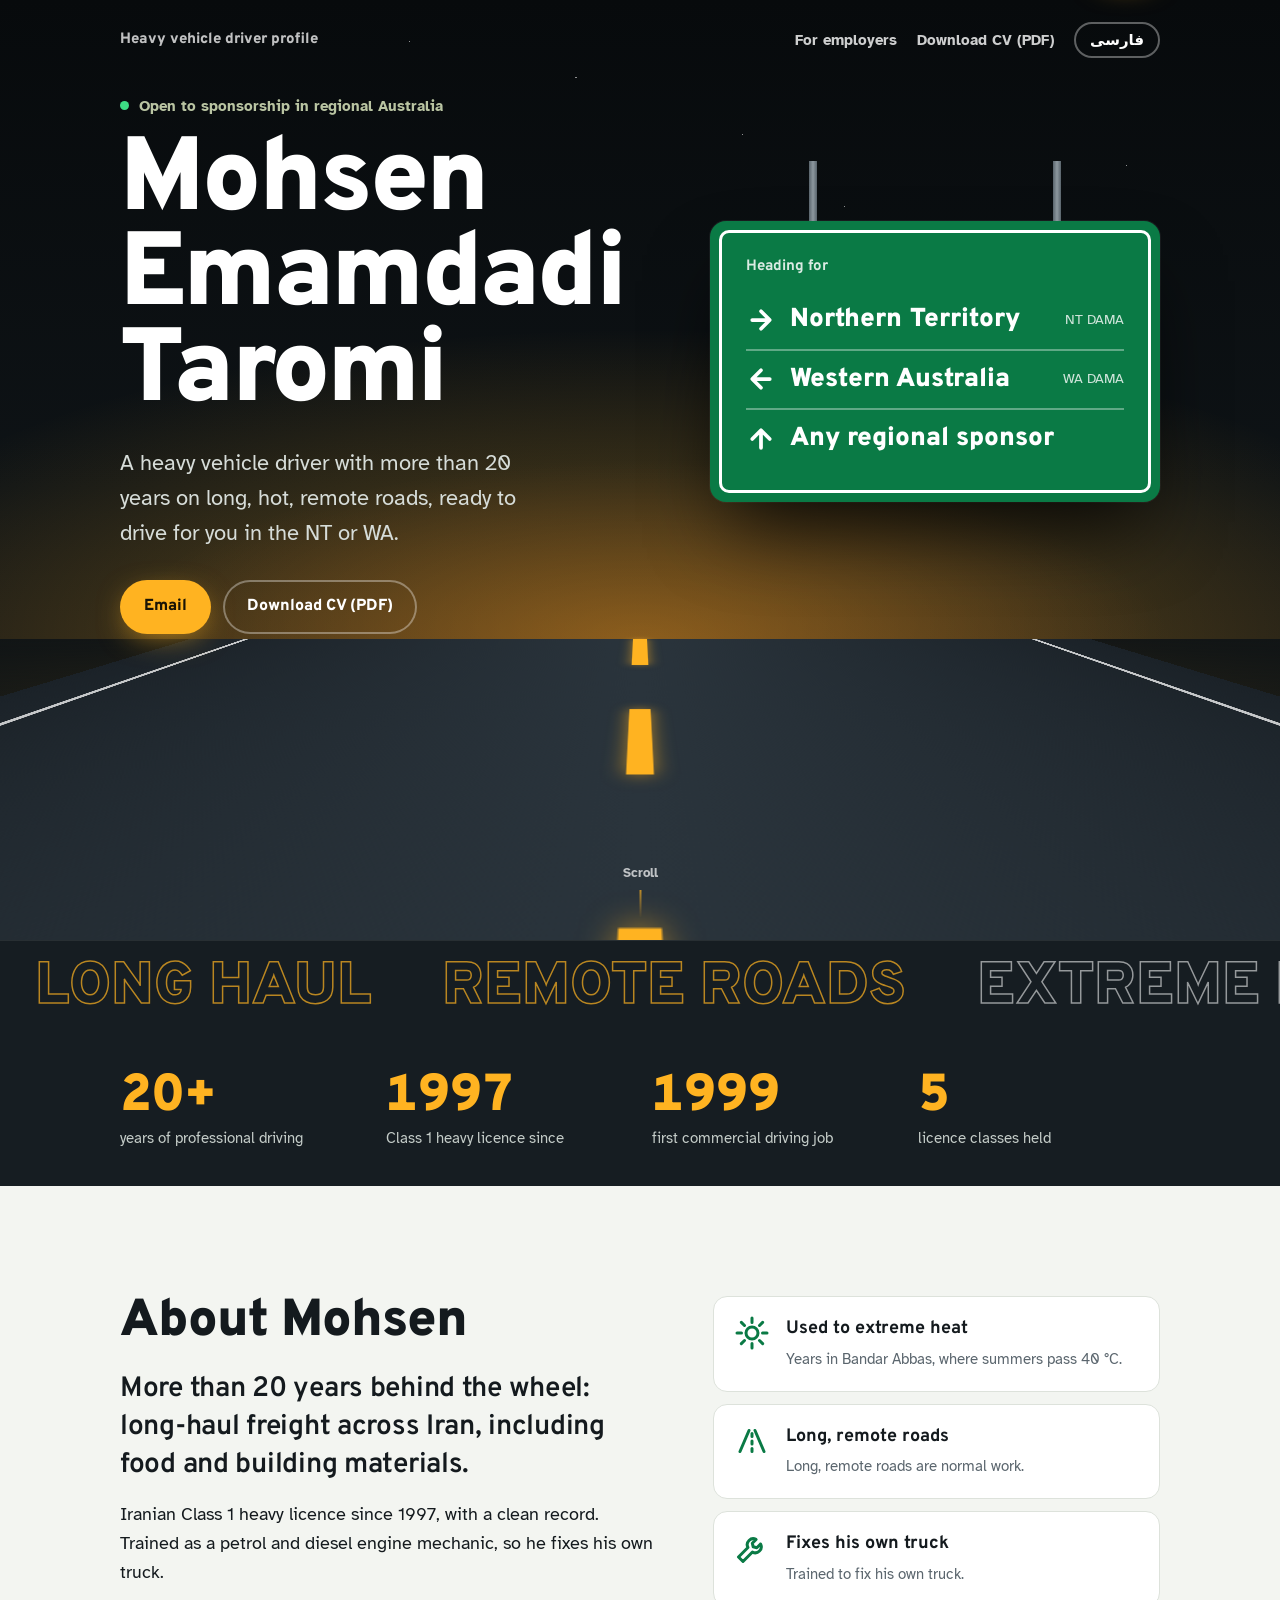
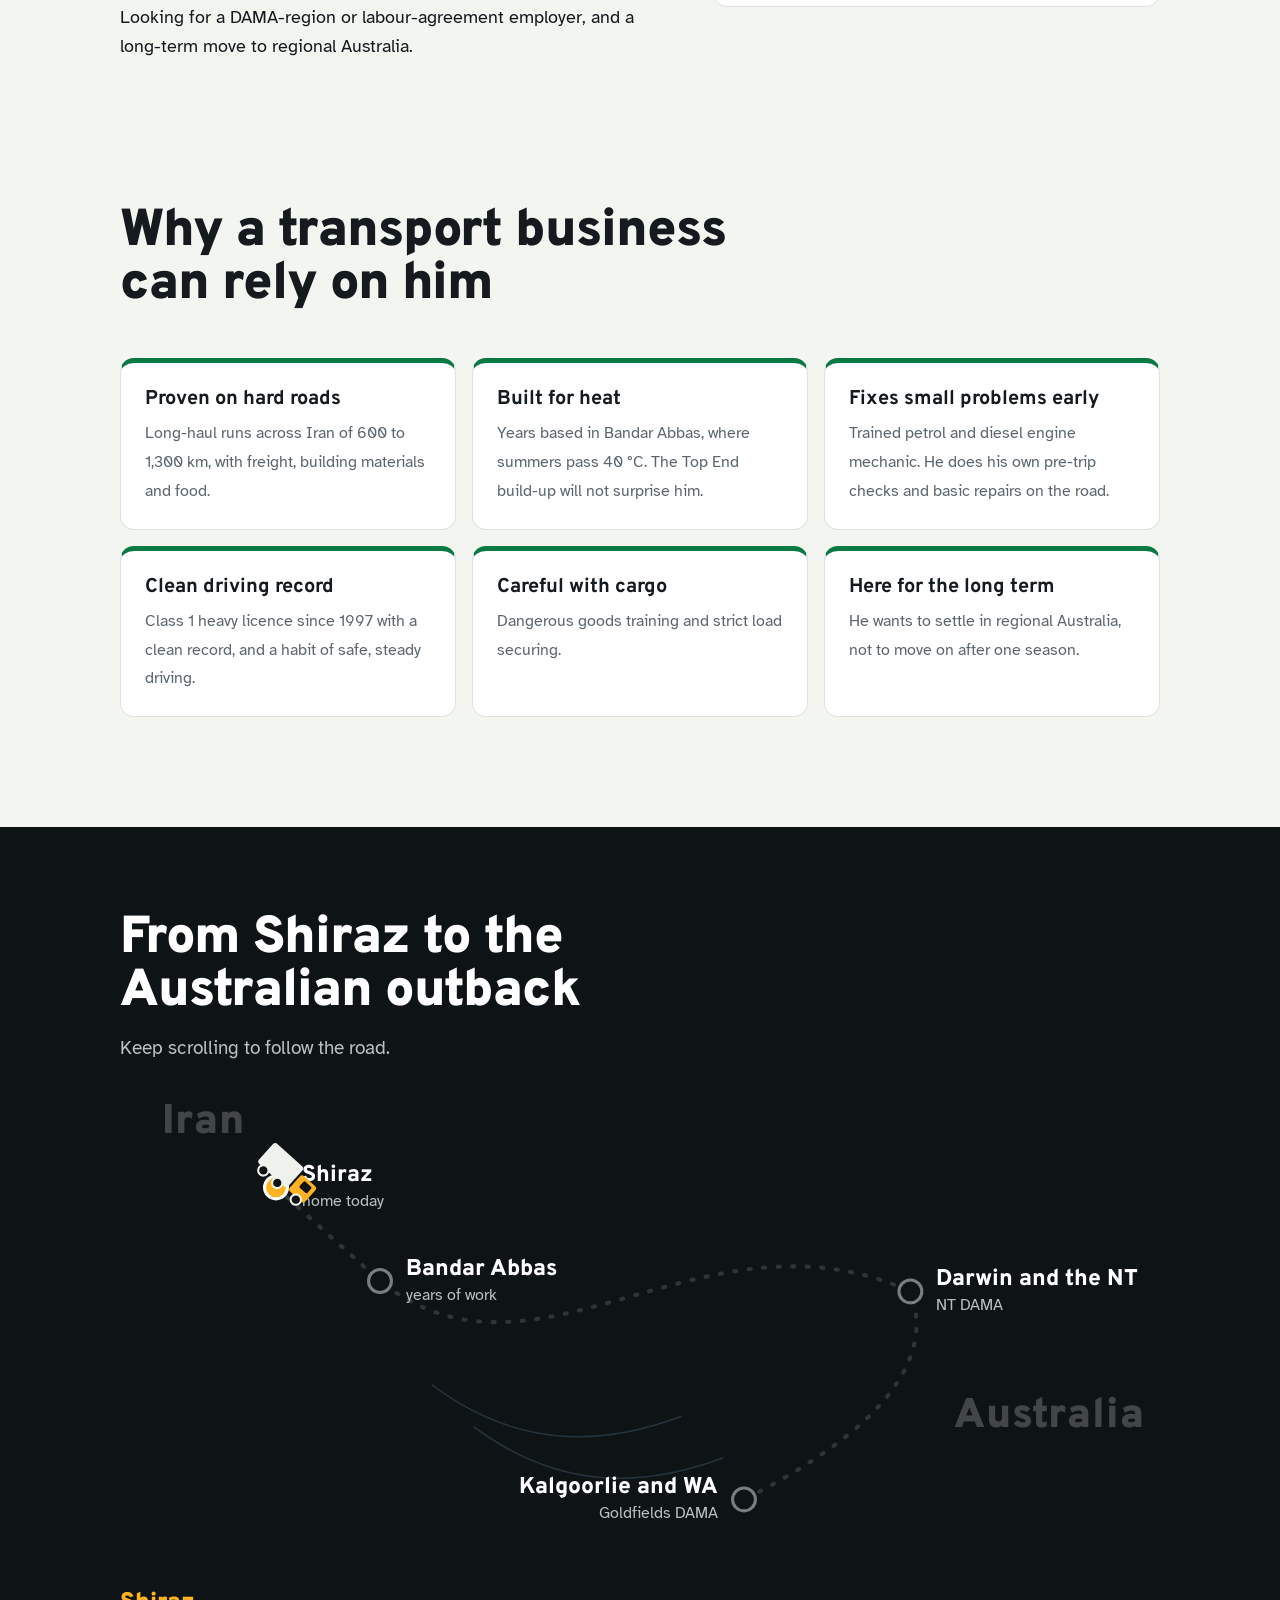
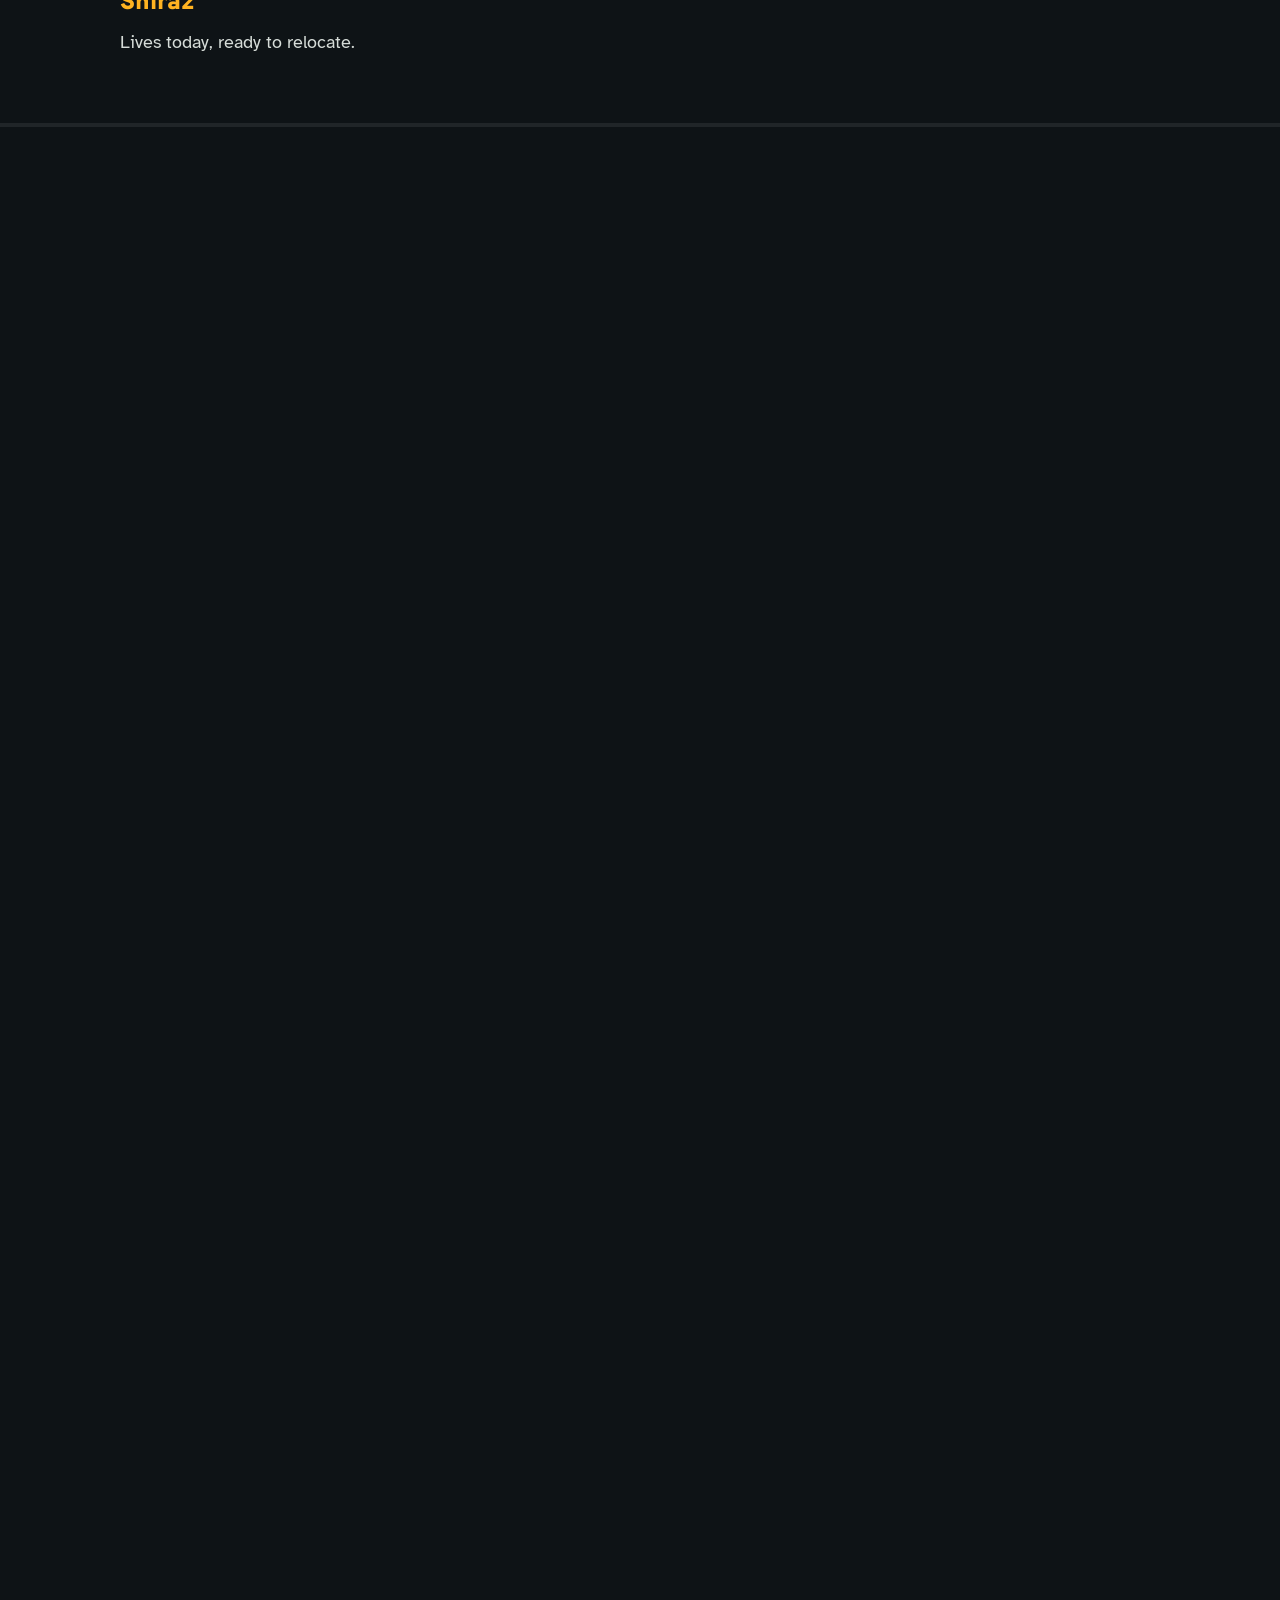
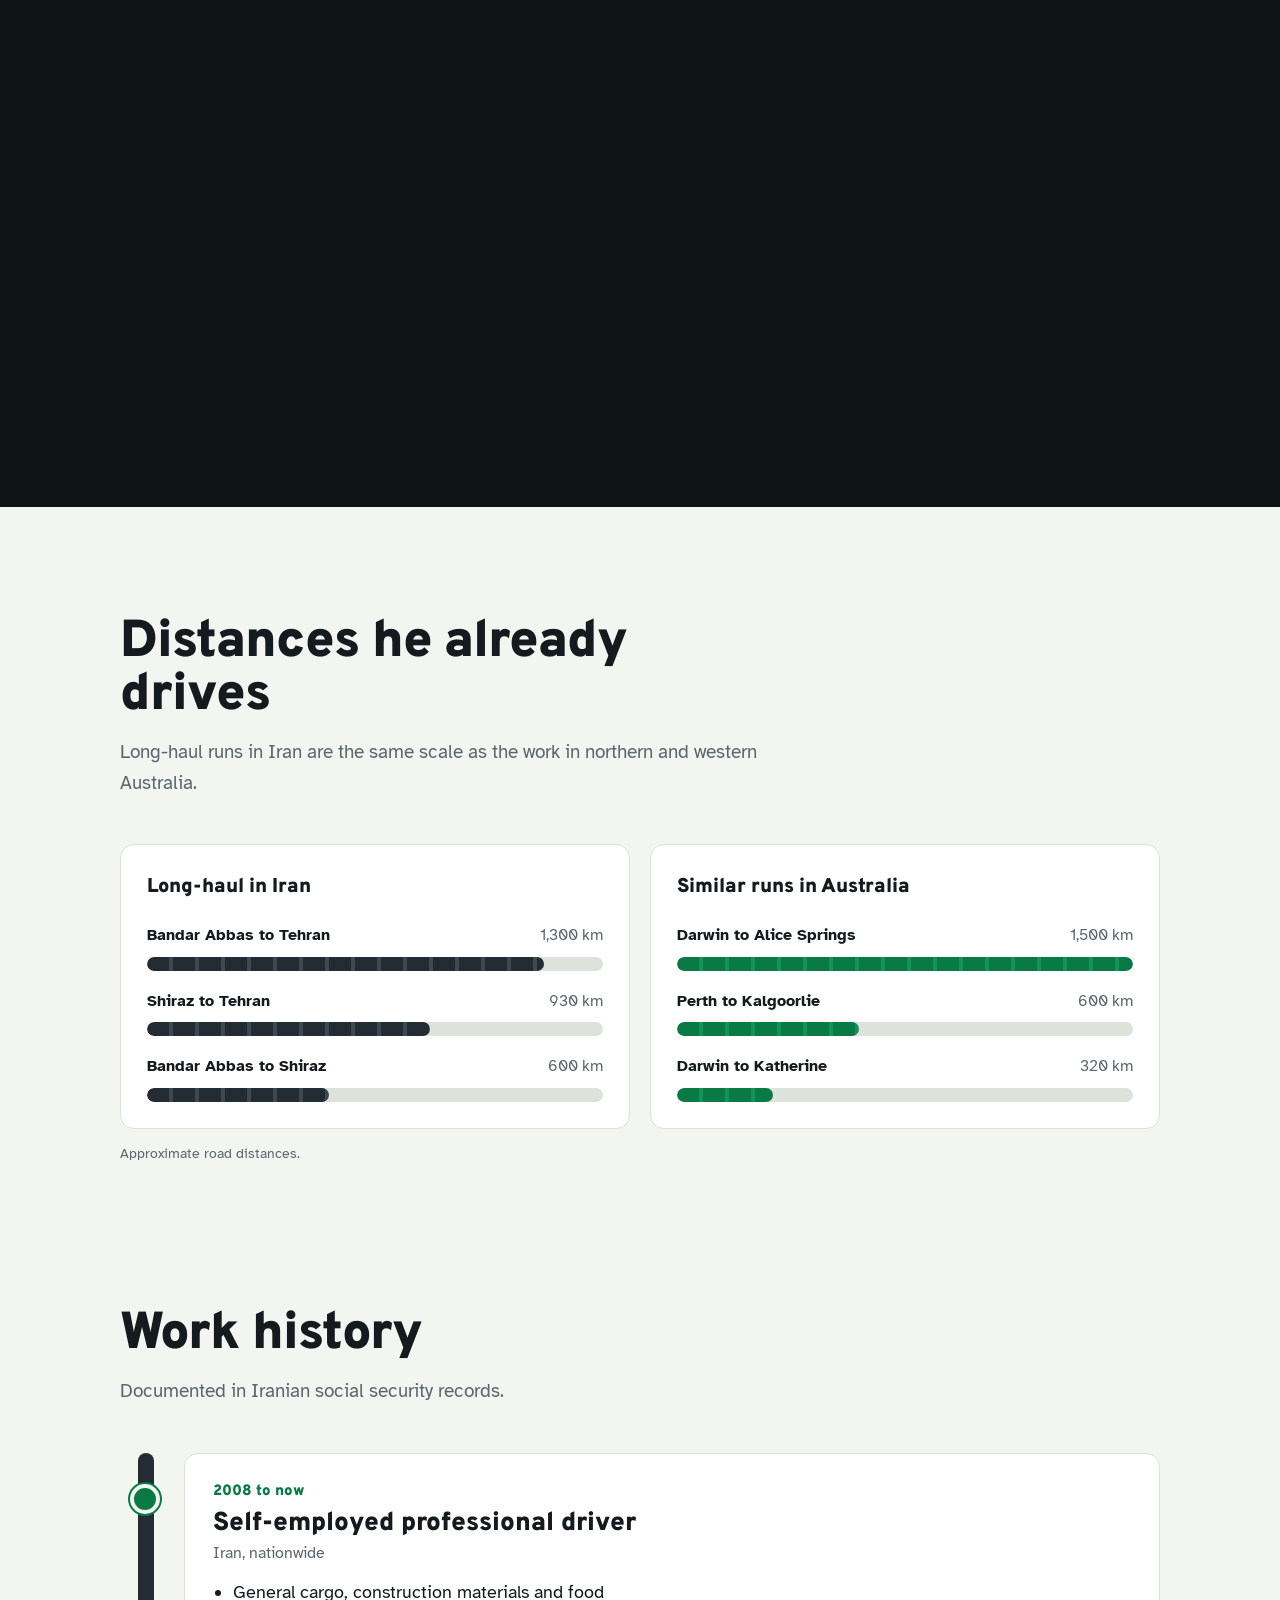
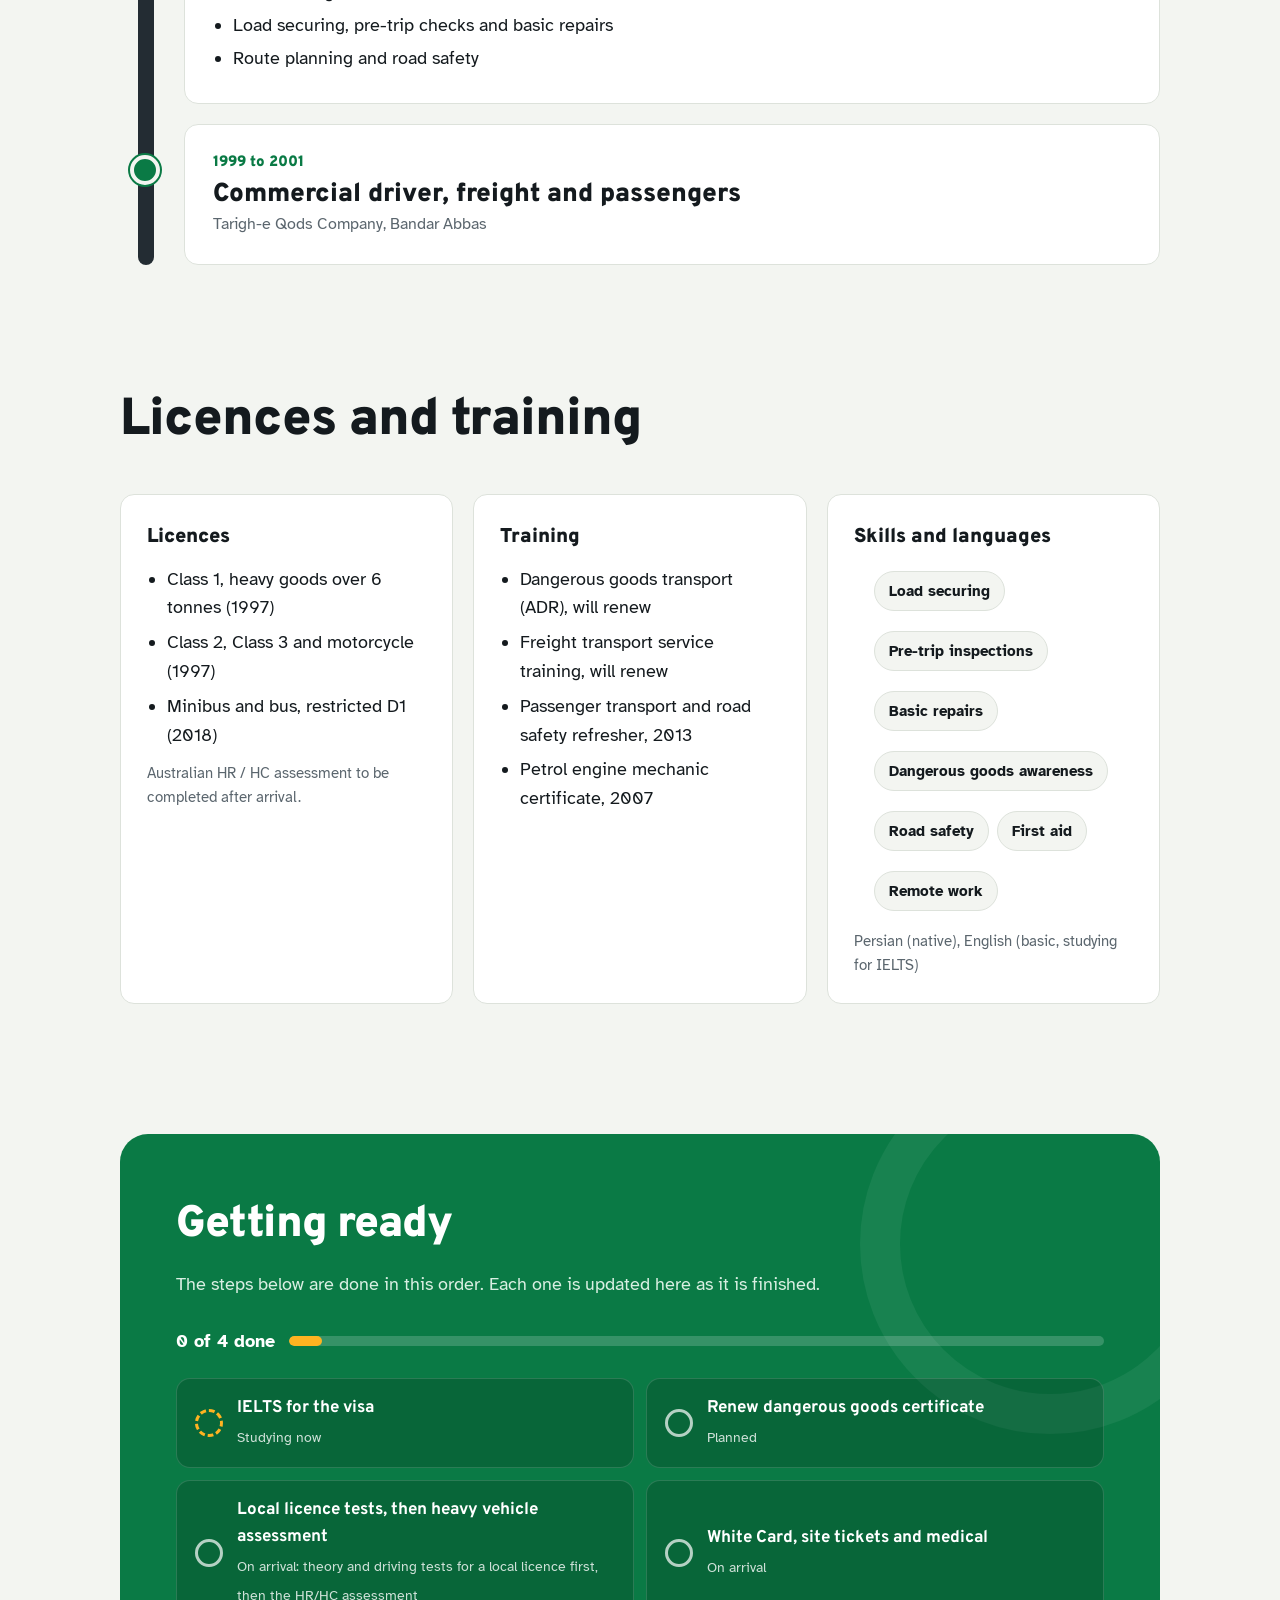
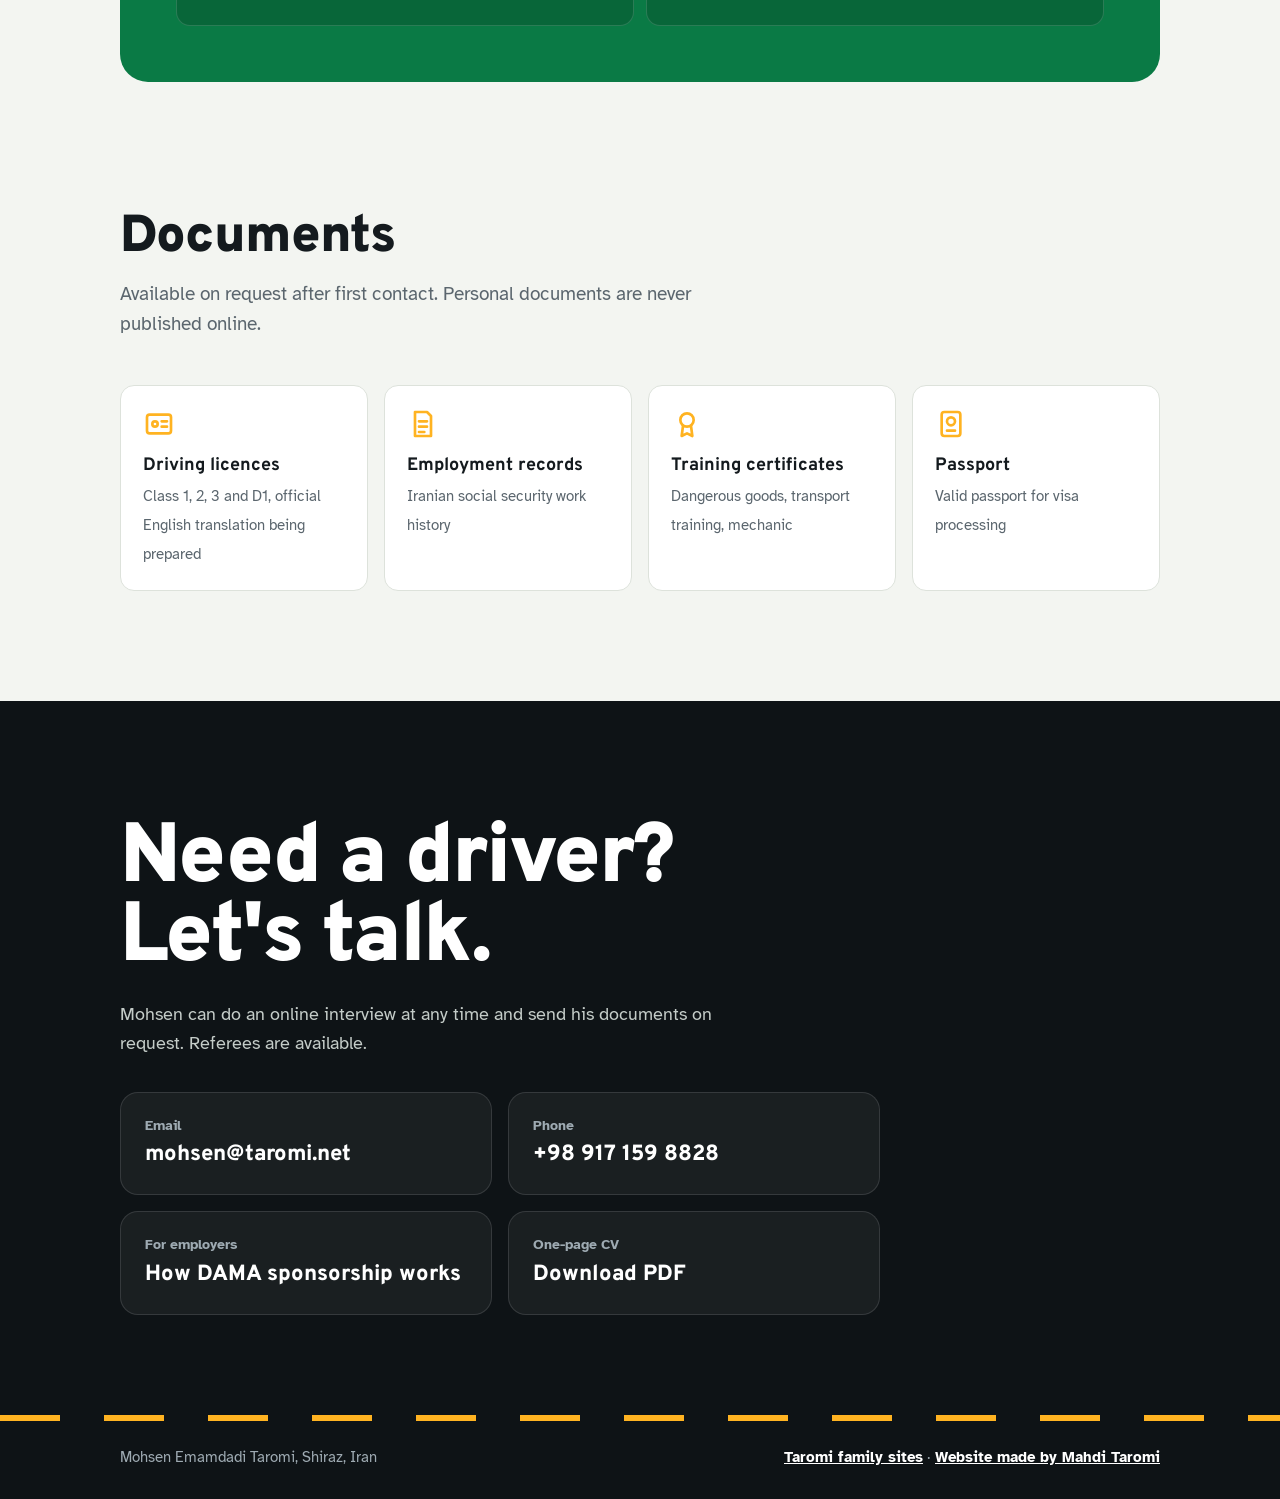
==== commit f0c71a6c: "Remove ambulance job entry (EN)" ====
--- a/index.html
+++ b/index.html
@@ -9,10 +9,10 @@
 <link rel="alternate" hreflang="en" href="https://mohsen.taromi.net/"><link rel="alternate" hreflang="fa" href="https://mohsen.taromi.net/fa/"><link rel="alternate" hreflang="x-default" href="https://mohsen.taromi.net/">
 <meta property="og:type" content="profile"><meta property="og:title" content="Mohsen Emamdadi Taromi · Heavy Vehicle Driver, open to regional Australia sponsorship"><meta property="og:description" content="Heavy vehicle driver from Shiraz, Iran with more than 20 years on long, hot, remote roads. Open to employer sponsorship in regional Australia (NT and WA DAMA)."><meta property="og:url" content="https://mohsen.taromi.net/">
 <meta name="theme-color" content="#0e1316">
-<link rel="icon" href="favicon.svg" type="image/svg+xml">
+<link rel="icon" href="favicon.ico" sizes="48x48"><link rel="icon" href="favicon.svg" type="image/svg+xml"><link rel="icon" href="icon-96.png" type="image/png" sizes="96x96"><link rel="icon" href="icon-192.png" type="image/png" sizes="192x192"><link rel="apple-touch-icon" href="apple-touch-icon.png">
 <link rel="preconnect" href="https://fonts.googleapis.com"><link rel="preconnect" href="https://fonts.gstatic.com" crossorigin>
 <link rel="stylesheet" href="https://fonts.googleapis.com/css2?family=Atkinson+Hyperlegible:wght@400;700&family=Overpass:wght@600;700;800;900&display=swap">
-<script type="application/ld+json">{"@context": "https://schema.org", "@graph": [{"@type": "WebSite", "@id": "https://mohsen.taromi.net/#site", "url": "https://mohsen.taromi.net/", "name": "Mohsen Emamdadi Taromi", "inLanguage": ["en", "fa"], "author": {"@id": "https://mohsen.taromi.net/#mohsen"}}, {"@type": "Person", "@id": "https://mohsen.taromi.net/#mohsen", "name": "Mohsen Emamdadi Taromi", "alternateName": "محسن امامدادی طارمی", "jobTitle": "Heavy Vehicle Driver", "url": "https://mohsen.taromi.net/", "email": "mailto:mohsen@taromi.net", "telephone": "+98 917 159 8828", "address": {"@type": "PostalAddress", "addressLocality": "Shiraz", "addressCountry": "IR"}, "nationality": {"@type": "Country", "name": "Iran"}, "knowsAbout": ["Heavy vehicle driving", "Long-haul freight", "Load securing", "Dangerous goods transport", "Designated Area Migration Agreement"], "knowsLanguage": ["fa", "en"], "hasCredential": {"@type": "EducationalOccupationalCredential", "credentialCategory": "Class 1 heavy vehicle licence (Iran), since 1997"}}, {"@type": "ProfilePage", "@id": "https://mohsen.taromi.net/#page", "url": "https://mohsen.taromi.net/", "name": "Mohsen Emamdadi Taromi · Heavy Vehicle Driver, open to regional Australia sponsorship", "description": "Heavy vehicle driver from Shiraz, Iran with more than 20 years on long, hot, remote roads. Open to employer sponsorship in regional Australia (NT and WA DAMA).", "inLanguage": "en", "isPartOf": {"@id": "https://mohsen.taromi.net/#site"}, "mainEntity": {"@id": "https://mohsen.taromi.net/#mohsen"}, "dateModified": "2026-11-19"}]}</script>
+<script type="application/ld+json">{"@context": "https://schema.org", "@graph": [{"@type": "WebSite", "@id": "https://mohsen.taromi.net/#site", "url": "https://mohsen.taromi.net/", "name": "Mohsen Emamdadi Taromi", "inLanguage": ["en", "fa"], "author": {"@id": "https://mohsen.taromi.net/#mohsen"}, "image": "https://mohsen.taromi.net/icon-512.png"}, {"@type": "Person", "@id": "https://mohsen.taromi.net/#mohsen", "name": "Mohsen Emamdadi Taromi", "alternateName": "محسن امامدادی طارمی", "jobTitle": "Heavy Vehicle Driver", "url": "https://mohsen.taromi.net/", "email": "mailto:mohsen@taromi.net", "telephone": "+98 917 159 8828", "address": {"@type": "PostalAddress", "addressLocality": "Shiraz", "addressCountry": "IR"}, "nationality": {"@type": "Country", "name": "Iran"}, "knowsAbout": ["Heavy vehicle driving", "Long-haul freight", "Load securing", "Dangerous goods transport", "Designated Area Migration Agreement"], "knowsLanguage": ["fa", "en"], "hasCredential": {"@type": "EducationalOccupationalCredential", "credentialCategory": "Class 1 heavy vehicle licence (Iran), since 1997"}, "image": "https://mohsen.taromi.net/icon-512.png"}, {"@type": "ProfilePage", "@id": "https://mohsen.taromi.net/#page", "url": "https://mohsen.taromi.net/", "name": "Mohsen Emamdadi Taromi · Heavy Vehicle Driver, open to regional Australia sponsorship", "description": "Heavy vehicle driver from Shiraz, Iran with more than 20 years on long, hot, remote roads. Open to employer sponsorship in regional Australia (NT and WA DAMA).", "inLanguage": "en", "isPartOf": {"@id": "https://mohsen.taromi.net/#site"}, "mainEntity": {"@id": "https://mohsen.taromi.net/#mohsen"}, "dateModified": "2026-11-19"}]}</script>
 <meta name="robots" content="index,follow,max-image-preview:large,max-snippet:-1">
 <meta name="author" content="Mohsen Emamdadi Taromi">
 <meta property="og:site_name" content="Mohsen Emamdadi Taromi"><meta property="og:locale" content="en_US"><meta property="og:locale:alternate" content="fa_IR">
@@ -39,8 +39,8 @@
 <div class="marq" aria-hidden="true"><div class="mtrack"><span>Long haul</span><span>Remote roads</span><span>Extreme heat</span><span>Class 1 licence</span><span>Load securing</span><span>Road safety</span><span>Ready to relocate</span><span>Long haul</span><span>Remote roads</span><span>Extreme heat</span><span>Class 1 licence</span><span>Load securing</span><span>Road safety</span><span>Ready to relocate</span></div></div>
 <section class="stats" aria-label="Mohsen Emamdadi Taromi"><div class="wrap"><div class="stat"><b data-count="20" data-suffix="+">20+</b><span>years of professional driving</span></div><div class="stat"><b data-count="1997" data-from="1960" data-suffix="">1997</b><span>Class 1 heavy licence since</span></div><div class="stat"><b data-count="1999" data-from="1960" data-suffix="">1999</b><span>first commercial driving job</span></div><div class="stat"><b data-count="5" data-suffix="">5</b><span>licence classes held</span></div></div></section>
 <main id="main">
-<section class="sec"><div class="wrap about"><div class="rv"><div class="sec-head" style="margin-bottom:22px"><h2>About Mohsen</h2></div><p class="lead">More than 20 years behind the wheel: long-haul freight across Iran, food and building materials, and ambulance work for a hospital.</p><p>Iranian Class 1 heavy licence since 1997, with a clean record. Trained as a petrol and diesel engine mechanic, so he fixes his own truck.</p><p>Looking for a DAMA-region or labour-agreement employer, and a long-term move to regional Australia.</p></div><div class="traits rv"><div class="trait"><svg viewBox="0 0 24 24" aria-hidden="true" fill="none" stroke="currentColor" stroke-width="2" stroke-linecap="round" stroke-linejoin="round"><circle cx="12" cy="12" r="4"/><path d="M12 2v3M12 19v3M2 12h3M19 12h3M4.9 4.9l2.1 2.1M17 17l2.1 2.1M4.9 19.1 7 17M17 7l2.1-2.1"/></svg><div><b>Used to extreme heat</b><span>Years in Bandar Abbas, where summers pass 40 °C.</span></div></div><div class="trait"><svg viewBox="0 0 24 24" aria-hidden="true" fill="none" stroke="currentColor" stroke-width="2" stroke-linecap="round" stroke-linejoin="round"><path d="M4 19 10 5M20 19 14 5M12 7v2M12 12v2M12 17v2"/></svg><div><b>Long, remote roads</b><span>Long, remote roads are normal work.</span></div></div><div class="trait"><svg viewBox="0 0 24 24" aria-hidden="true" fill="none" stroke="currentColor" stroke-width="2" stroke-linecap="round" stroke-linejoin="round"><path d="M14.7 6.3a4 4 0 0 0-5.4 5.4L3 18l3 3 6.3-6.3a4 4 0 0 0 5.4-5.4l-2.5 2.5-2.4-.6-.6-2.4z"/></svg><div><b>Fixes his own truck</b><span>Trained to fix his own truck.</span></div></div></div></div></section>
-<section class="sec" style="padding-top:20px"><div class="wrap"><div class="sec-head rv"><h2>Why a transport business can rely on him</h2></div><ul class="whyg"><li class="rv"><b>Proven on hard roads</b><span>Long-haul runs across Iran of 600 to 1,300 km, with freight, building materials and food.</span></li><li class="rv"><b>Built for heat</b><span>Years based in Bandar Abbas, where summers pass 40 °C. The Top End build-up will not surprise him.</span></li><li class="rv"><b>Fixes small problems early</b><span>Trained petrol and diesel engine mechanic. He does his own pre-trip checks and basic repairs on the road.</span></li><li class="rv"><b>Clean driving record</b><span>Class 1 heavy licence since 1997 with a clean record, and a habit of safe, steady driving.</span></li><li class="rv"><b>Careful with people and cargo</b><span>Ambulance and patient transport work, dangerous goods training and strict load securing.</span></li><li class="rv"><b>Here for the long term</b><span>He wants to settle in regional Australia, not to move on after one season.</span></li></ul></div></section>
+<section class="sec"><div class="wrap about"><div class="rv"><div class="sec-head" style="margin-bottom:22px"><h2>About Mohsen</h2></div><p class="lead">More than 20 years behind the wheel: long-haul freight across Iran, including food and building materials.</p><p>Iranian Class 1 heavy licence since 1997, with a clean record. Trained as a petrol and diesel engine mechanic, so he fixes his own truck.</p><p>Looking for a DAMA-region or labour-agreement employer, and a long-term move to regional Australia.</p></div><div class="traits rv"><div class="trait"><svg viewBox="0 0 24 24" aria-hidden="true" fill="none" stroke="currentColor" stroke-width="2" stroke-linecap="round" stroke-linejoin="round"><circle cx="12" cy="12" r="4"/><path d="M12 2v3M12 19v3M2 12h3M19 12h3M4.9 4.9l2.1 2.1M17 17l2.1 2.1M4.9 19.1 7 17M17 7l2.1-2.1"/></svg><div><b>Used to extreme heat</b><span>Years in Bandar Abbas, where summers pass 40 °C.</span></div></div><div class="trait"><svg viewBox="0 0 24 24" aria-hidden="true" fill="none" stroke="currentColor" stroke-width="2" stroke-linecap="round" stroke-linejoin="round"><path d="M4 19 10 5M20 19 14 5M12 7v2M12 12v2M12 17v2"/></svg><div><b>Long, remote roads</b><span>Long, remote roads are normal work.</span></div></div><div class="trait"><svg viewBox="0 0 24 24" aria-hidden="true" fill="none" stroke="currentColor" stroke-width="2" stroke-linecap="round" stroke-linejoin="round"><path d="M14.7 6.3a4 4 0 0 0-5.4 5.4L3 18l3 3 6.3-6.3a4 4 0 0 0 5.4-5.4l-2.5 2.5-2.4-.6-.6-2.4z"/></svg><div><b>Fixes his own truck</b><span>Trained to fix his own truck.</span></div></div></div></div></section>
+<section class="sec" style="padding-top:20px"><div class="wrap"><div class="sec-head rv"><h2>Why a transport business can rely on him</h2></div><ul class="whyg"><li class="rv"><b>Proven on hard roads</b><span>Long-haul runs across Iran of 600 to 1,300 km, with freight, building materials and food.</span></li><li class="rv"><b>Built for heat</b><span>Years based in Bandar Abbas, where summers pass 40 °C. The Top End build-up will not surprise him.</span></li><li class="rv"><b>Fixes small problems early</b><span>Trained petrol and diesel engine mechanic. He does his own pre-trip checks and basic repairs on the road.</span></li><li class="rv"><b>Clean driving record</b><span>Class 1 heavy licence since 1997 with a clean record, and a habit of safe, steady driving.</span></li><li class="rv"><b>Careful with cargo</b><span>Dangerous goods training and strict load securing.</span></li><li class="rv"><b>Here for the long term</b><span>He wants to settle in regional Australia, not to move on after one season.</span></li></ul></div></section>
 <section class="journey" id="journey"><div class="journey-stick"><div class="wrap"><div class="sec-head" style="margin-bottom:10px"><h2>From Shiraz to the Australian outback</h2><p>Keep scrolling to follow the road.</p></div>
 <div class="jmap"><svg viewBox="0 0 1000 470" dir="ltr" role="img" aria-label="From Shiraz to the Australian outback"><text class="region-lbl" x="40" y="58">Iran</text><text class="region-lbl" x="985" y="340" text-anchor="end">Australia</text>
 <path class="sea" d="M300 300 C 380 360 460 360 540 330 M340 340 C 420 400 500 400 580 370"/><path class="jpath-bg" d="M150 110 L250 200 C 400 320 560 120 760 210 C 790 290 700 360 600 410"/><path class="jpath" d="M150 110 L250 200 C 400 320 560 120 760 210 C 790 290 700 360 600 410"/><circle class="stop-dot" data-at="0" cx="150" cy="110" r="11"/><text class="stop-lbl" data-at="0" x="175" y="104">Shiraz</text><text class="stop-sub" data-at="0" x="175" y="128">home today</text><circle class="stop-dot" data-at="0.14" cx="250" cy="200" r="11"/><text class="stop-lbl" data-at="0.14" x="275" y="194">Bandar Abbas</text><text class="stop-sub" data-at="0.14" x="275" y="218">years of work</text><circle class="stop-dot" data-at="0.7" cx="760" cy="210" r="11"/><text class="stop-lbl" data-at="0.7" x="785" y="204">Darwin and the NT</text><text class="stop-sub" data-at="0.7" x="785" y="228">NT DAMA</text><circle class="stop-dot" data-at="1" cx="600" cy="410" r="11"/><text class="stop-lbl" data-at="1" x="575" y="404" text-anchor="end">Kalgoorlie and WA</text><text class="stop-sub" data-at="1" x="575" y="428" text-anchor="end">Goldfields DAMA</text>
@@ -48,7 +48,7 @@
 <div class="captions" aria-live="polite"><div class="cap on" data-from="0"><b>Shiraz</b><p>Lives today, ready to relocate.</p></div><div class="cap" data-from="0.14"><b>Bandar Abbas</b><p>Persian Gulf heat, like the Top End build-up.</p></div><div class="cap" data-from="0.7"><b>Darwin and the NT</b><p>NT DAMA may allow an age concession and a lower English level.</p></div><div class="cap" data-from="0.98"><b>Kalgoorlie and WA</b><p>Goldfields and statewide WA DAMA list truck drivers.</p></div></div></div><div class="jprogress" aria-hidden="true"><i></i></div></div></section>
 <section class="sec"><div class="wrap"><div class="sec-head rv"><h2>Distances he already drives</h2><p>Long-haul runs in Iran are the same scale as the work in northern and western Australia.</p></div>
 <div class="compare"><div class="cbox"><h3>Long-haul in Iran</h3><div class="leg"><div class="leg-top">Bandar Abbas to Tehran <span>1,300 km</span></div><div class="track"><i style="--w:87%"></i></div></div><div class="leg"><div class="leg-top">Shiraz to Tehran <span>930 km</span></div><div class="track"><i style="--w:62%"></i></div></div><div class="leg"><div class="leg-top">Bandar Abbas to Shiraz <span>600 km</span></div><div class="track"><i style="--w:40%"></i></div></div></div><div class="cbox au"><h3>Similar runs in Australia</h3><div class="leg"><div class="leg-top">Darwin to Alice Springs <span>1,500 km</span></div><div class="track"><i style="--w:100%"></i></div></div><div class="leg"><div class="leg-top">Perth to Kalgoorlie <span>600 km</span></div><div class="track"><i style="--w:40%"></i></div></div><div class="leg"><div class="leg-top">Darwin to Katherine <span>320 km</span></div><div class="track"><i style="--w:21%"></i></div></div></div></div><p class="fine">Approximate road distances.</p></div></section>
-<section class="sec" id="history" style="padding-top:20px"><div class="wrap"><div class="sec-head rv"><h2>Work history</h2><p>Documented in Iranian social security records.</p></div><div class="history"><div class="rail" aria-hidden="true"><i></i></div><article class="job"><div class="yrs">2008 to now</div><h3>Self-employed professional driver</h3><div class="where">Iran, nationwide</div><ul><li>General cargo, construction materials and food</li><li>Load securing, pre-trip checks and basic repairs</li><li>Route planning and road safety</li></ul></article><article class="job"><div class="yrs">2003 to 2006</div><h3>Ambulance and patient transport driver</h3><div class="where">Sahib al-Zaman Hospital, Bandar Abbas</div></article><article class="job"><div class="yrs">1999 to 2001</div><h3>Commercial driver, freight and passengers</h3><div class="where">Tarigh-e Qods Company, Bandar Abbas</div></article></div></div></section>
+<section class="sec" id="history" style="padding-top:20px"><div class="wrap"><div class="sec-head rv"><h2>Work history</h2><p>Documented in Iranian social security records.</p></div><div class="history"><div class="rail" aria-hidden="true"><i></i></div><article class="job"><div class="yrs">2008 to now</div><h3>Self-employed professional driver</h3><div class="where">Iran, nationwide</div><ul><li>General cargo, construction materials and food</li><li>Load securing, pre-trip checks and basic repairs</li><li>Route planning and road safety</li></ul></article><article class="job"><div class="yrs">1999 to 2001</div><h3>Commercial driver, freight and passengers</h3><div class="where">Tarigh-e Qods Company, Bandar Abbas</div></article></div></div></section>
 <section class="sec" id="licences" style="padding-top:20px"><div class="wrap"><div class="sec-head rv"><h2>Licences and training</h2></div><div class="creds">
 <div class="cred"><h3>Licences</h3><ul><li>Class 1, heavy goods over 6 tonnes (1997)</li><li>Class 2, Class 3 and motorcycle (1997)</li><li>Minibus and bus, restricted D1 (2018)</li></ul><p class="note">Australian HR / HC assessment to be completed after arrival.</p></div>
 <div class="cred"><h3>Training</h3><ul><li>Dangerous goods transport (ADR), will renew</li><li>Freight transport service training, will renew</li><li>Passenger transport and road safety refresher, 2013</li><li>Petrol engine mechanic certificate, 2007</li></ul></div>
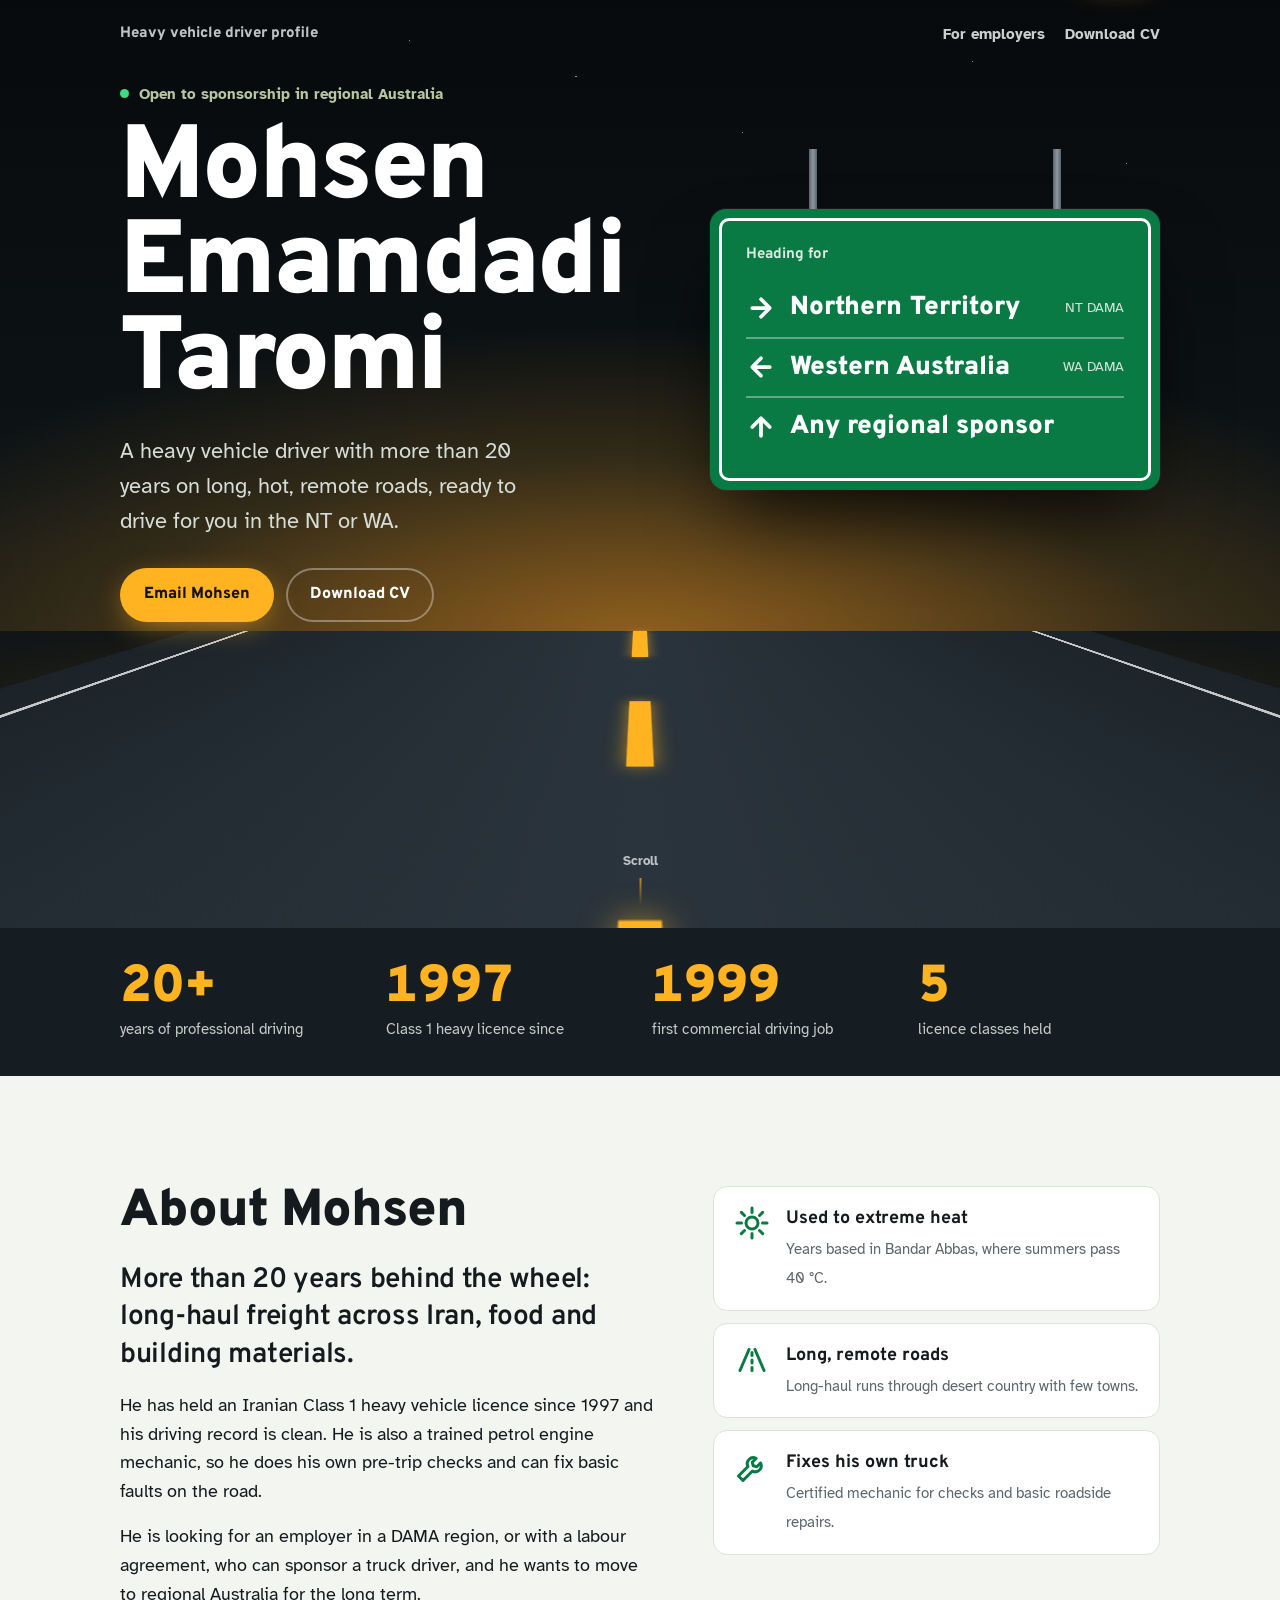
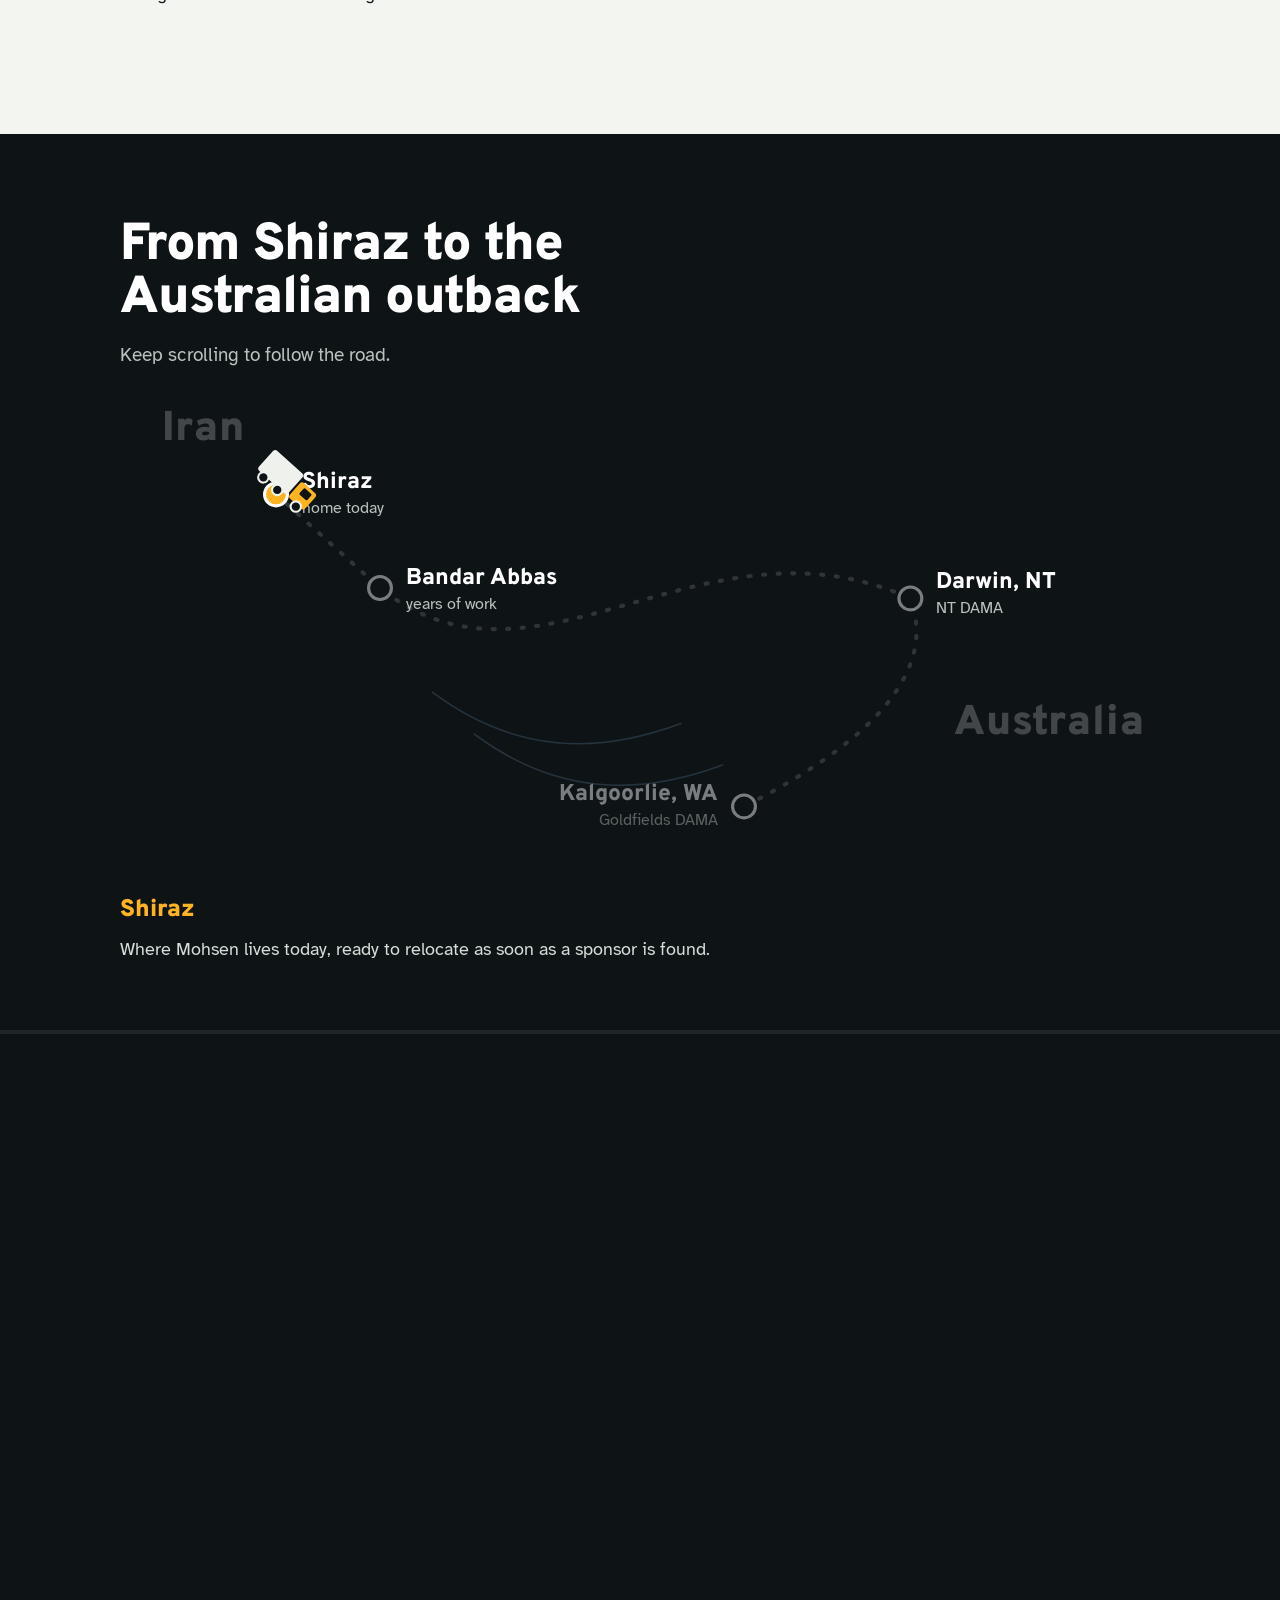
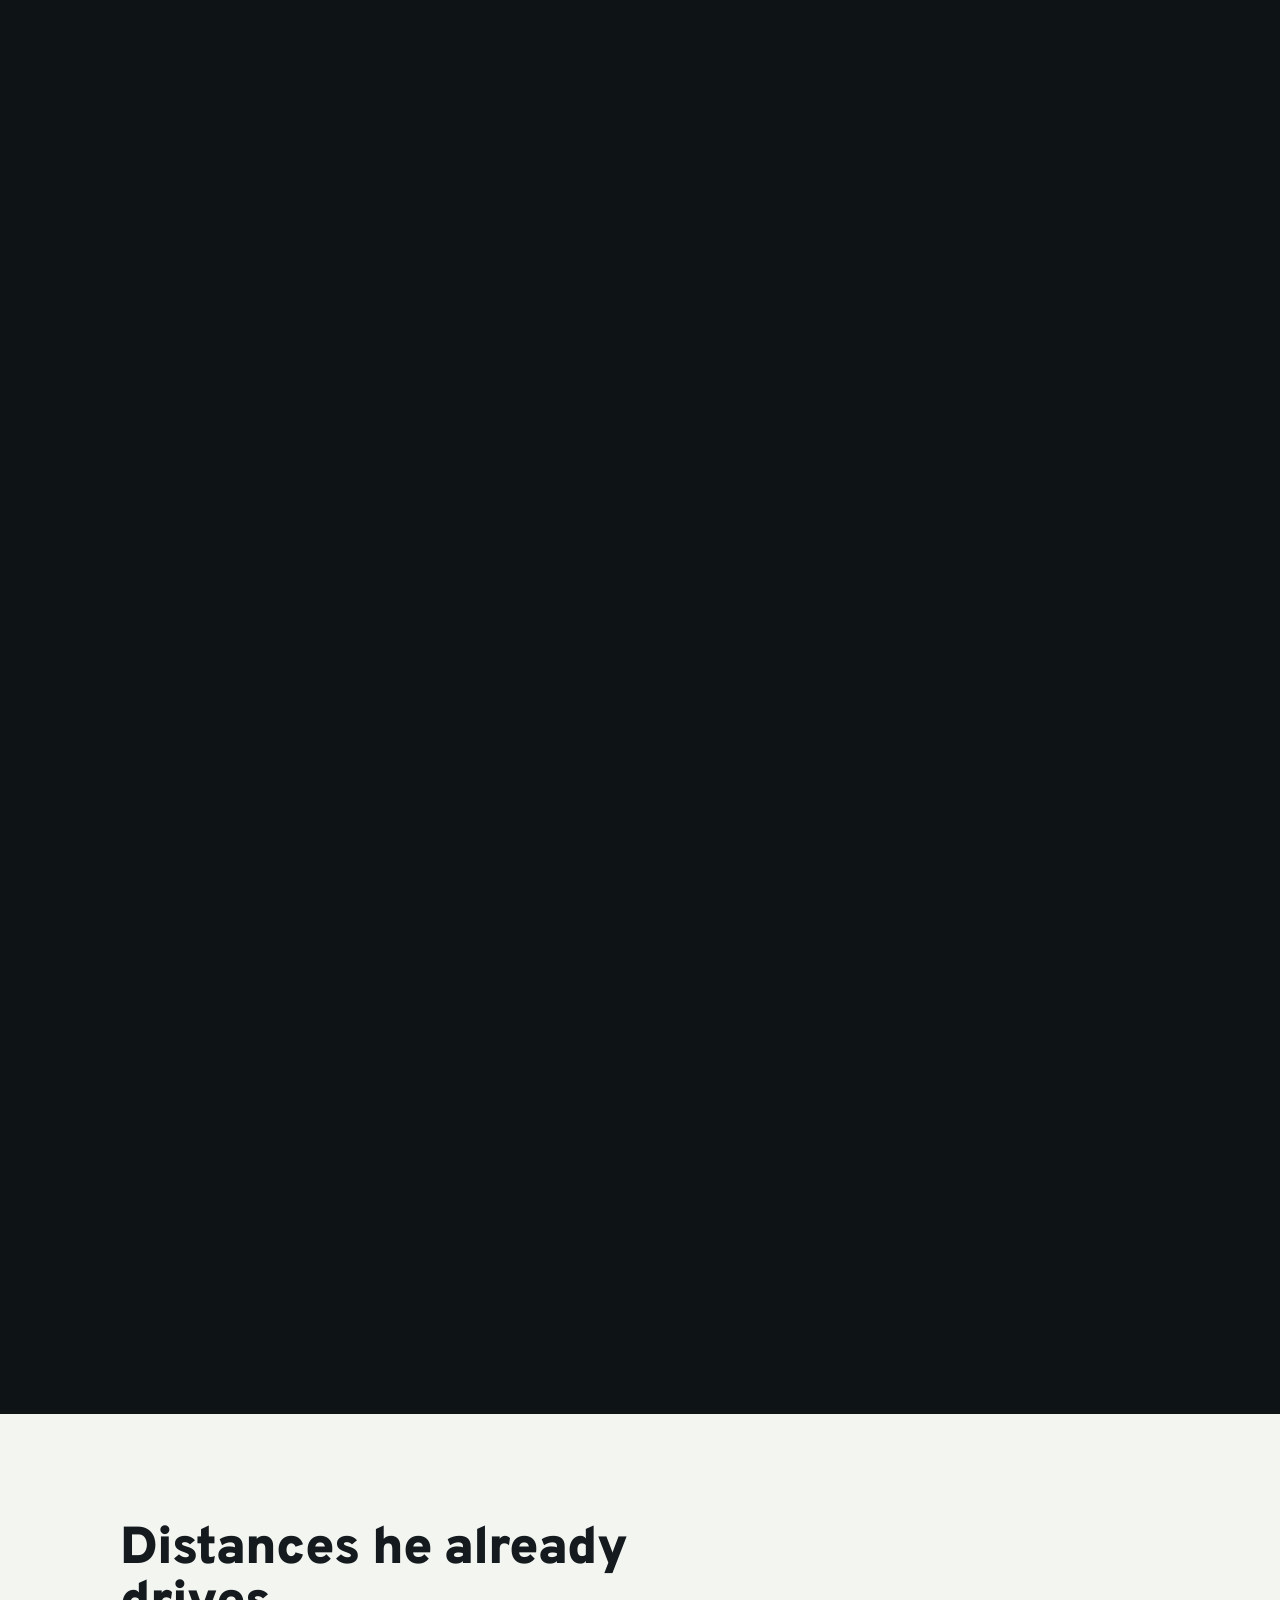
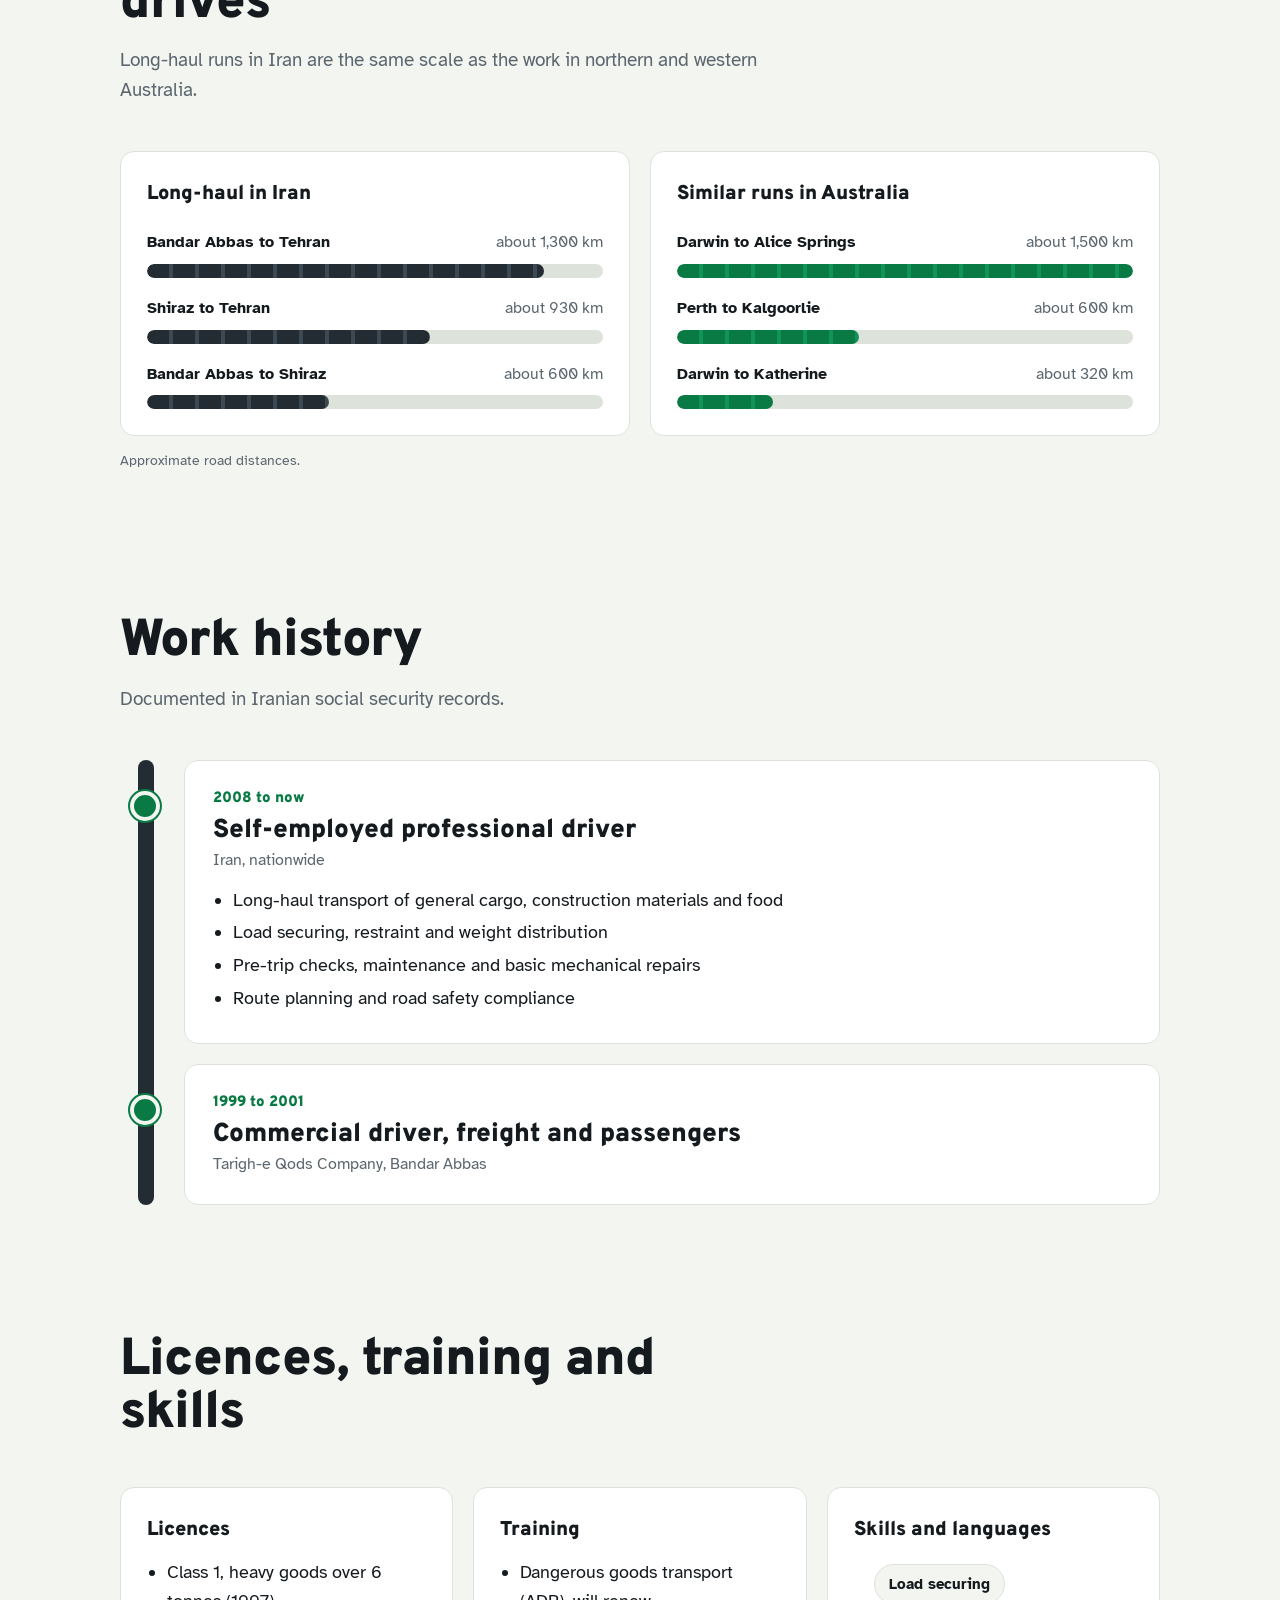
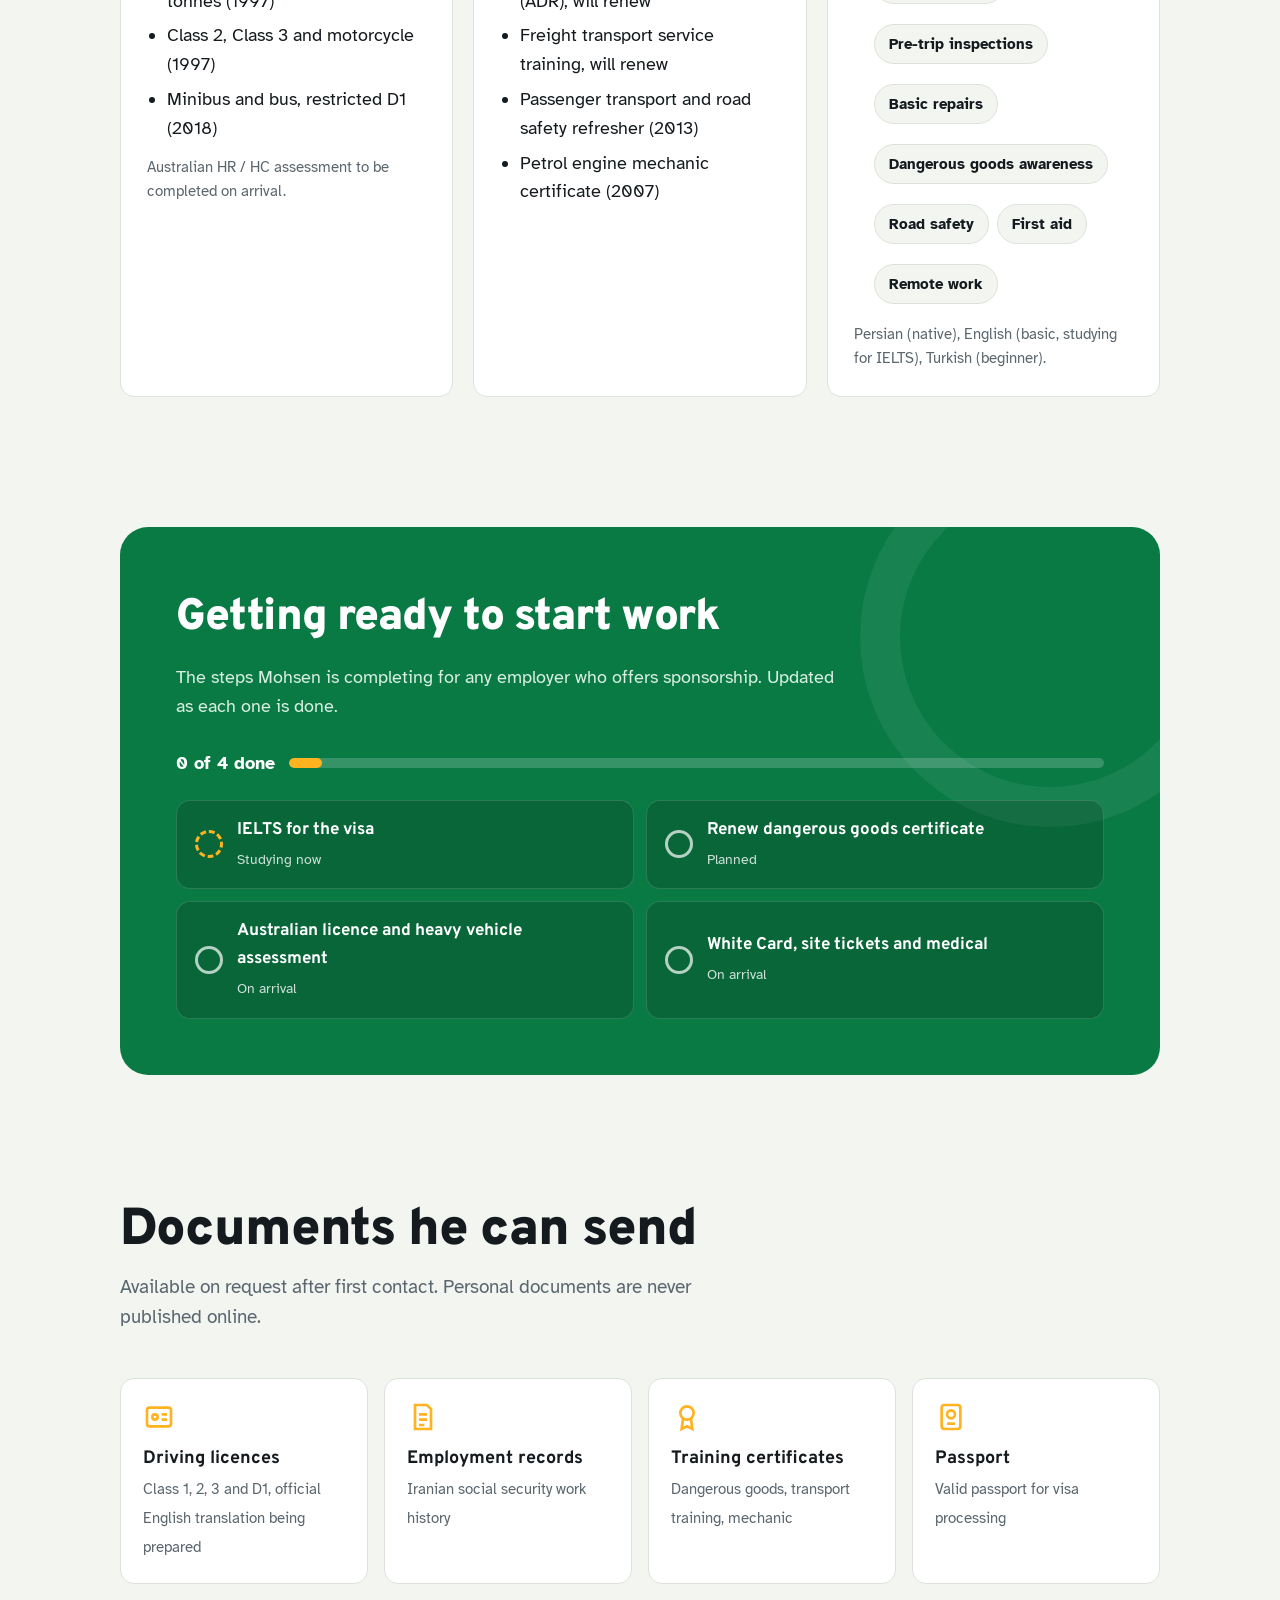
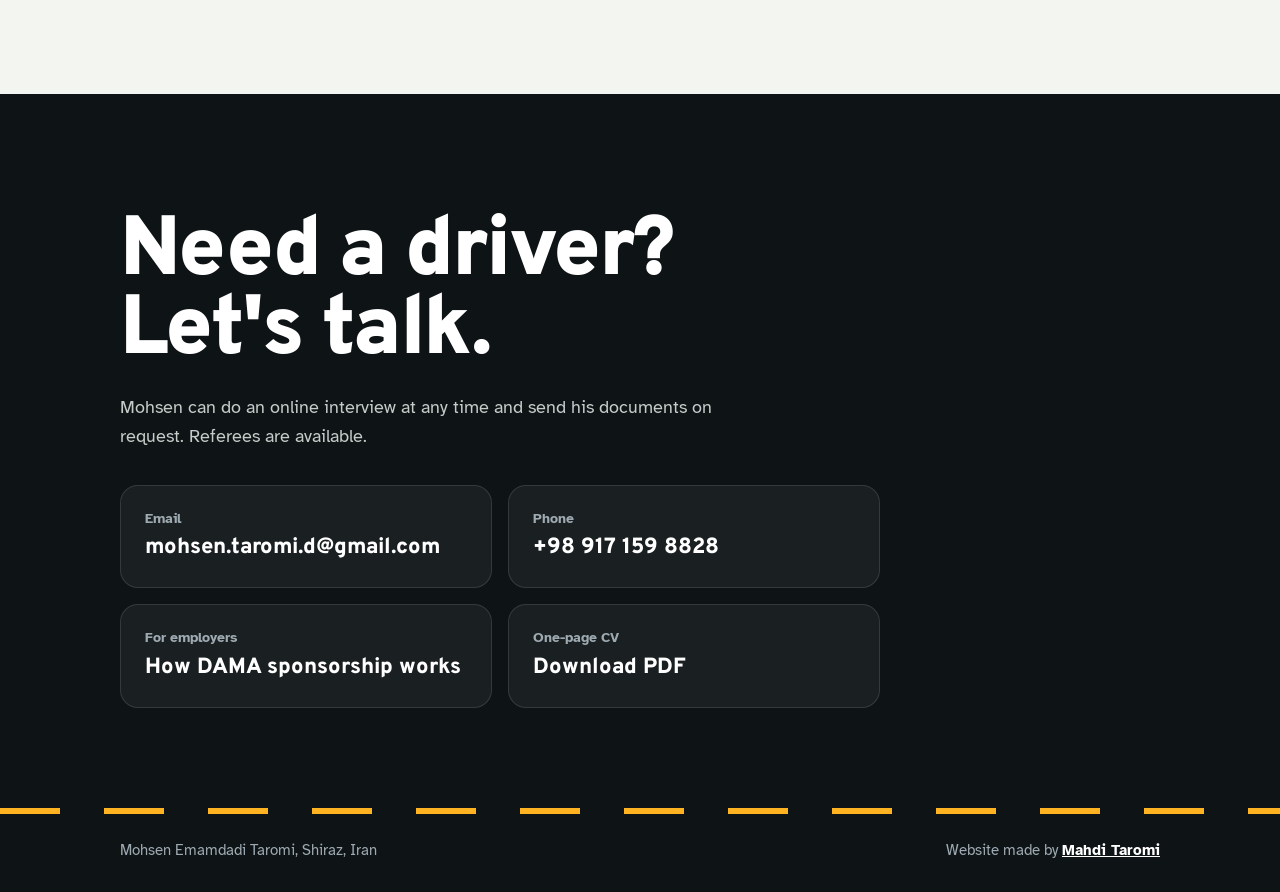
==== commit fe1ff044: "Remove ambulance job entry" ====
--- a/index.html
+++ b/index.html
@@ -1,64 +1,317 @@
 <!doctype html>
-<html lang="en" dir="ltr">
+<html lang="en">
 <head>
 <meta charset="utf-8">
-<meta name="viewport" content="width=device-width, initial-scale=1">
-<title>Mohsen Emamdadi Taromi · Heavy Vehicle Driver, open to regional Australia sponsorship</title>
-<meta name="description" content="Heavy vehicle driver from Shiraz, Iran with more than 20 years on long, hot, remote roads. Open to employer sponsorship in regional Australia (NT and WA DAMA).">
-<link rel="canonical" href="https://mohsen.taromi.net/">
-<link rel="alternate" hreflang="en" href="https://mohsen.taromi.net/"><link rel="alternate" hreflang="fa" href="https://mohsen.taromi.net/fa/"><link rel="alternate" hreflang="x-default" href="https://mohsen.taromi.net/">
-<meta property="og:type" content="profile"><meta property="og:title" content="Mohsen Emamdadi Taromi · Heavy Vehicle Driver, open to regional Australia sponsorship"><meta property="og:description" content="Heavy vehicle driver from Shiraz, Iran with more than 20 years on long, hot, remote roads. Open to employer sponsorship in regional Australia (NT and WA DAMA)."><meta property="og:url" content="https://mohsen.taromi.net/">
+<meta name="viewport" content="width=device-width, initial-scale=1, viewport-fit=cover">
+<title>Mohsen Emamdadi Taromi | Heavy Vehicle Driver</title>
+<meta name="description" content="Heavy vehicle driver with over 20 years of professional driving, looking for employer sponsorship in regional Australia (NT and WA DAMA regions).">
 <meta name="theme-color" content="#0e1316">
-<link rel="icon" href="favicon.ico" sizes="48x48"><link rel="icon" href="favicon.svg" type="image/svg+xml"><link rel="icon" href="icon-96.png" type="image/png" sizes="96x96"><link rel="icon" href="icon-192.png" type="image/png" sizes="192x192"><link rel="apple-touch-icon" href="apple-touch-icon.png">
-<link rel="preconnect" href="https://fonts.googleapis.com"><link rel="preconnect" href="https://fonts.gstatic.com" crossorigin>
-<link rel="stylesheet" href="https://fonts.googleapis.com/css2?family=Atkinson+Hyperlegible:wght@400;700&family=Overpass:wght@600;700;800;900&display=swap">
-<script type="application/ld+json">{"@context": "https://schema.org", "@graph": [{"@type": "WebSite", "@id": "https://mohsen.taromi.net/#site", "url": "https://mohsen.taromi.net/", "name": "Mohsen Emamdadi Taromi", "inLanguage": ["en", "fa"], "author": {"@id": "https://mohsen.taromi.net/#mohsen"}, "image": "https://mohsen.taromi.net/icon-512.png"}, {"@type": "Person", "@id": "https://mohsen.taromi.net/#mohsen", "name": "Mohsen Emamdadi Taromi", "alternateName": "محسن امامدادی طارمی", "jobTitle": "Heavy Vehicle Driver", "url": "https://mohsen.taromi.net/", "email": "mailto:mohsen@taromi.net", "telephone": "+98 917 159 8828", "address": {"@type": "PostalAddress", "addressLocality": "Shiraz", "addressCountry": "IR"}, "nationality": {"@type": "Country", "name": "Iran"}, "knowsAbout": ["Heavy vehicle driving", "Long-haul freight", "Load securing", "Dangerous goods transport", "Designated Area Migration Agreement"], "knowsLanguage": ["fa", "en"], "hasCredential": {"@type": "EducationalOccupationalCredential", "credentialCategory": "Class 1 heavy vehicle licence (Iran), since 1997"}, "image": "https://mohsen.taromi.net/icon-512.png"}, {"@type": "ProfilePage", "@id": "https://mohsen.taromi.net/#page", "url": "https://mohsen.taromi.net/", "name": "Mohsen Emamdadi Taromi · Heavy Vehicle Driver, open to regional Australia sponsorship", "description": "Heavy vehicle driver from Shiraz, Iran with more than 20 years on long, hot, remote roads. Open to employer sponsorship in regional Australia (NT and WA DAMA).", "inLanguage": "en", "isPartOf": {"@id": "https://mohsen.taromi.net/#site"}, "mainEntity": {"@id": "https://mohsen.taromi.net/#mohsen"}, "dateModified": "2026-11-19"}]}</script>
-<meta name="robots" content="index,follow,max-image-preview:large,max-snippet:-1">
-<meta name="author" content="Mohsen Emamdadi Taromi">
-<meta property="og:site_name" content="Mohsen Emamdadi Taromi"><meta property="og:locale" content="en_US"><meta property="og:locale:alternate" content="fa_IR">
-<meta property="og:image" content="https://mohsen.taromi.net/og-card.png"><meta property="og:image:width" content="1200"><meta property="og:image:height" content="630"><meta property="og:image:alt" content="Mohsen Emamdadi Taromi · Heavy Vehicle Driver">
-<meta name="twitter:card" content="summary_large_image"><meta name="twitter:title" content="Mohsen Emamdadi Taromi · Heavy Vehicle Driver, open to regional Australia sponsorship"><meta name="twitter:description" content="Heavy vehicle driver from Shiraz, Iran with more than 20 years on long, hot, remote roads. Open to employer sponsorship in regional Australia (NT and WA DAMA)."><meta name="twitter:image" content="https://mohsen.taromi.net/og-card.png">
+<meta property="og:title" content="Mohsen Emamdadi Taromi, Heavy Vehicle Driver">
+<meta property="og:description" content="20+ years of professional driving. Ready to relocate to regional Australia on an employer-sponsored visa.">
+<meta property="og:type" content="profile">
+<link rel="icon" href="data:image/svg+xml,%3Csvg xmlns='http://www.w3.org/2000/svg' viewBox='0 0 32 32'%3E%3Crect width='32' height='32' rx='6' fill='%230a7a45'/%3E%3Crect x='3' y='3' width='26' height='26' rx='4' fill='none' stroke='white' stroke-width='2'/%3E%3Ctext x='16' y='22' font-family='Arial' font-weight='700' font-size='14' fill='white' text-anchor='middle'%3EMT%3C/text%3E%3C/svg%3E">
+<link rel="preconnect" href="https://fonts.googleapis.com">
+<link rel="preconnect" href="https://fonts.gstatic.com" crossorigin>
+<link href="https://fonts.googleapis.com/css2?family=Atkinson+Hyperlegible:wght@400;700&family=Overpass:wght@600;700;800;900&display=swap" rel="stylesheet">
+<link rel="stylesheet" href="style.css">
 <script src="main.js" defer></script>
-<link rel="stylesheet" href="style.css">
 </head>
 <body>
 <a class="skip" href="#main">Skip to content</a>
-<div class="pbar" aria-hidden="true"></div>
-<nav class="nav" aria-label="Mohsen Emamdadi Taromi"><div class="wrap"><a class="brand" href="./"><i aria-hidden="true"></i>Mohsen Taromi</a><a class="link" href="#journey">Journey</a><a class="link" href="#history">Work history</a><a class="link" href="employers.html">For employers</a><a class="lang" href="fa/" lang="fa" hreflang="fa">فارسی</a><a class="btn btn-amber btn-sm" href="mailto:mohsen@taromi.net?subject=Heavy vehicle driver - Mohsen Emamdadi Taromi">Email</a></div></nav>
-<header class="hero" id="top"><div class="sky" aria-hidden="true"></div><div class="stars" aria-hidden="true"></div><div class="scene" aria-hidden="true"><div class="plane"></div></div>
-<div class="wrap"><div class="hero-top"><span class="who">Heavy vehicle driver profile</span><nav aria-label="Heavy vehicle driver profile"><a href="employers.html">For employers</a><a href="Mohsen_Emamdadi_Taromi_CV.pdf" download>Download CV (PDF)</a><a class="lang" href="fa/" lang="fa" hreflang="fa">فارسی</a></nav></div></div>
-<div class="wrap hero-body"><div><p class="kicker ld"><b aria-hidden="true"></b>Open to sponsorship in regional Australia</p>
-<h1 class="ld"><span>Mohsen</span><span>Emamdadi</span><span>Taromi</span></h1>
-<p class="sub ld">A heavy vehicle driver with more than 20 years on long, hot, remote roads, ready to drive for you in the NT or WA.</p>
-<div class="actions ld"><a class="btn btn-amber" href="mailto:mohsen@taromi.net?subject=Heavy vehicle driver - Mohsen Emamdadi Taromi">Email</a><a class="btn btn-ghost" href="Mohsen_Emamdadi_Taromi_CV.pdf" download>Download CV (PDF)</a></div></div>
-<div class="sign" role="img" aria-label="Heading for: Northern Territory (NT DAMA), Western Australia (WA DAMA), Any regional sponsor"><div class="sign-in"><h2>Heading for</h2>
-<div class="dest"><svg viewBox="0 0 24 24" aria-hidden="true"><path d="M5 12h12M12 5l7 7-7 7" fill="none" stroke="currentColor" stroke-width="3" stroke-linecap="round" stroke-linejoin="round"/></svg>Northern Territory <small>NT DAMA</small></div>
-<div class="dest"><svg viewBox="0 0 24 24" aria-hidden="true"><path d="M19 12H7M12 5l-7 7 7 7" fill="none" stroke="currentColor" stroke-width="3" stroke-linecap="round" stroke-linejoin="round"/></svg>Western Australia <small>WA DAMA</small></div>
-<div class="dest"><svg viewBox="0 0 24 24" aria-hidden="true"><path d="M12 19V7M5 12l7-7 7 7" fill="none" stroke="currentColor" stroke-width="3" stroke-linecap="round" stroke-linejoin="round"/></svg>Any regional sponsor</div></div></div></div>
-<div class="scroll-cue" aria-hidden="true">Scroll<i></i></div></header>
-<div class="marq" aria-hidden="true"><div class="mtrack"><span>Long haul</span><span>Remote roads</span><span>Extreme heat</span><span>Class 1 licence</span><span>Load securing</span><span>Road safety</span><span>Ready to relocate</span><span>Long haul</span><span>Remote roads</span><span>Extreme heat</span><span>Class 1 licence</span><span>Load securing</span><span>Road safety</span><span>Ready to relocate</span></div></div>
-<section class="stats" aria-label="Mohsen Emamdadi Taromi"><div class="wrap"><div class="stat"><b data-count="20" data-suffix="+">20+</b><span>years of professional driving</span></div><div class="stat"><b data-count="1997" data-from="1960" data-suffix="">1997</b><span>Class 1 heavy licence since</span></div><div class="stat"><b data-count="1999" data-from="1960" data-suffix="">1999</b><span>first commercial driving job</span></div><div class="stat"><b data-count="5" data-suffix="">5</b><span>licence classes held</span></div></div></section>
+
+<nav class="nav" aria-label="Site">
+  <div class="wrap">
+    <a class="brand" href="#top"><i aria-hidden="true"></i>Mohsen Taromi</a>
+    <a class="link" href="#journey">Journey</a>
+    <a class="link" href="#history">Experience</a>
+    <a class="link" href="employers.html">For employers</a>
+    <a class="btn btn-amber btn-sm" href="#contact">Contact</a>
+  </div>
+</nav>
+
+<header class="hero" id="top">
+  <div class="sky" aria-hidden="true"></div>
+  <div class="stars" aria-hidden="true"></div>
+  <div class="scene" aria-hidden="true"><div class="plane"></div></div>
+
+  <div class="wrap">
+    <div class="hero-top">
+      <span class="who">Heavy vehicle driver profile</span>
+      <nav aria-label="Quick links">
+        <a href="employers.html">For employers</a>
+        <a href="Mohsen_Emamdadi_Taromi_CV.pdf" download>Download CV</a>
+      </nav>
+    </div>
+  </div>
+
+  <div class="wrap hero-body">
+    <div>
+      <p class="kicker ld"><b aria-hidden="true"></b>Open to sponsorship in regional Australia</p>
+      <h1 class="ld"><span>Mohsen</span><span>Emamdadi</span><span>Taromi</span></h1>
+      <p class="sub ld">A heavy vehicle driver with more than 20 years on long, hot, remote roads, ready to drive for you in the NT or WA.</p>
+      <div class="actions ld">
+        <a class="btn btn-amber" href="mailto:mohsen.taromi.d@gmail.com?subject=Heavy%20vehicle%20driver%20-%20Mohsen%20Emamdadi%20Taromi">Email Mohsen</a>
+        <a class="btn btn-ghost" href="Mohsen_Emamdadi_Taromi_CV.pdf" download>Download CV</a>
+      </div>
+    </div>
+
+    <div class="sign" role="img" aria-label="Highway sign: Northern Territory, Western Australia, any regional employer who sponsors drivers">
+      <div class="sign-in">
+        <h2>Heading for</h2>
+        <div class="dest">
+          <svg viewBox="0 0 24 24" aria-hidden="true"><path d="M5 12h12M12 5l7 7-7 7" fill="none" stroke="currentColor" stroke-width="3" stroke-linecap="round" stroke-linejoin="round"/></svg>
+          Northern Territory <small>NT DAMA</small>
+        </div>
+        <div class="dest">
+          <svg viewBox="0 0 24 24" aria-hidden="true"><path d="M19 12H7M12 5l-7 7 7 7" fill="none" stroke="currentColor" stroke-width="3" stroke-linecap="round" stroke-linejoin="round"/></svg>
+          Western Australia <small>WA DAMA</small>
+        </div>
+        <div class="dest">
+          <svg viewBox="0 0 24 24" aria-hidden="true"><path d="M12 19V7M5 12l7-7 7 7" fill="none" stroke="currentColor" stroke-width="3" stroke-linecap="round" stroke-linejoin="round"/></svg>
+          Any regional sponsor
+        </div>
+      </div>
+    </div>
+  </div>
+
+  <div class="scroll-cue" aria-hidden="true">Scroll<i></i></div>
+</header>
+
+<section class="stats" aria-label="Key numbers">
+  <div class="wrap">
+    <div class="stat"><b data-count="20" data-suffix="+">20+</b><span>years of professional driving</span></div>
+    <div class="stat"><b data-count="1997" data-from="1960">1997</b><span>Class 1 heavy licence since</span></div>
+    <div class="stat"><b data-count="1999" data-from="1960">1999</b><span>first commercial driving job</span></div>
+    <div class="stat"><b data-count="5">5</b><span>licence classes held</span></div>
+  </div>
+</section>
+
 <main id="main">
-<section class="sec"><div class="wrap about"><div class="rv"><div class="sec-head" style="margin-bottom:22px"><h2>About Mohsen</h2></div><p class="lead">More than 20 years behind the wheel: long-haul freight across Iran, including food and building materials.</p><p>Iranian Class 1 heavy licence since 1997, with a clean record. Trained as a petrol and diesel engine mechanic, so he fixes his own truck.</p><p>Looking for a DAMA-region or labour-agreement employer, and a long-term move to regional Australia.</p></div><div class="traits rv"><div class="trait"><svg viewBox="0 0 24 24" aria-hidden="true" fill="none" stroke="currentColor" stroke-width="2" stroke-linecap="round" stroke-linejoin="round"><circle cx="12" cy="12" r="4"/><path d="M12 2v3M12 19v3M2 12h3M19 12h3M4.9 4.9l2.1 2.1M17 17l2.1 2.1M4.9 19.1 7 17M17 7l2.1-2.1"/></svg><div><b>Used to extreme heat</b><span>Years in Bandar Abbas, where summers pass 40 °C.</span></div></div><div class="trait"><svg viewBox="0 0 24 24" aria-hidden="true" fill="none" stroke="currentColor" stroke-width="2" stroke-linecap="round" stroke-linejoin="round"><path d="M4 19 10 5M20 19 14 5M12 7v2M12 12v2M12 17v2"/></svg><div><b>Long, remote roads</b><span>Long, remote roads are normal work.</span></div></div><div class="trait"><svg viewBox="0 0 24 24" aria-hidden="true" fill="none" stroke="currentColor" stroke-width="2" stroke-linecap="round" stroke-linejoin="round"><path d="M14.7 6.3a4 4 0 0 0-5.4 5.4L3 18l3 3 6.3-6.3a4 4 0 0 0 5.4-5.4l-2.5 2.5-2.4-.6-.6-2.4z"/></svg><div><b>Fixes his own truck</b><span>Trained to fix his own truck.</span></div></div></div></div></section>
-<section class="sec" style="padding-top:20px"><div class="wrap"><div class="sec-head rv"><h2>Why a transport business can rely on him</h2></div><ul class="whyg"><li class="rv"><b>Proven on hard roads</b><span>Long-haul runs across Iran of 600 to 1,300 km, with freight, building materials and food.</span></li><li class="rv"><b>Built for heat</b><span>Years based in Bandar Abbas, where summers pass 40 °C. The Top End build-up will not surprise him.</span></li><li class="rv"><b>Fixes small problems early</b><span>Trained petrol and diesel engine mechanic. He does his own pre-trip checks and basic repairs on the road.</span></li><li class="rv"><b>Clean driving record</b><span>Class 1 heavy licence since 1997 with a clean record, and a habit of safe, steady driving.</span></li><li class="rv"><b>Careful with cargo</b><span>Dangerous goods training and strict load securing.</span></li><li class="rv"><b>Here for the long term</b><span>He wants to settle in regional Australia, not to move on after one season.</span></li></ul></div></section>
-<section class="journey" id="journey"><div class="journey-stick"><div class="wrap"><div class="sec-head" style="margin-bottom:10px"><h2>From Shiraz to the Australian outback</h2><p>Keep scrolling to follow the road.</p></div>
-<div class="jmap"><svg viewBox="0 0 1000 470" dir="ltr" role="img" aria-label="From Shiraz to the Australian outback"><text class="region-lbl" x="40" y="58">Iran</text><text class="region-lbl" x="985" y="340" text-anchor="end">Australia</text>
-<path class="sea" d="M300 300 C 380 360 460 360 540 330 M340 340 C 420 400 500 400 580 370"/><path class="jpath-bg" d="M150 110 L250 200 C 400 320 560 120 760 210 C 790 290 700 360 600 410"/><path class="jpath" d="M150 110 L250 200 C 400 320 560 120 760 210 C 790 290 700 360 600 410"/><circle class="stop-dot" data-at="0" cx="150" cy="110" r="11"/><text class="stop-lbl" data-at="0" x="175" y="104">Shiraz</text><text class="stop-sub" data-at="0" x="175" y="128">home today</text><circle class="stop-dot" data-at="0.14" cx="250" cy="200" r="11"/><text class="stop-lbl" data-at="0.14" x="275" y="194">Bandar Abbas</text><text class="stop-sub" data-at="0.14" x="275" y="218">years of work</text><circle class="stop-dot" data-at="0.7" cx="760" cy="210" r="11"/><text class="stop-lbl" data-at="0.7" x="785" y="204">Darwin and the NT</text><text class="stop-sub" data-at="0.7" x="785" y="228">NT DAMA</text><circle class="stop-dot" data-at="1" cx="600" cy="410" r="11"/><text class="stop-lbl" data-at="1" x="575" y="404" text-anchor="end">Kalgoorlie and WA</text><text class="stop-sub" data-at="1" x="575" y="428" text-anchor="end">Goldfields DAMA</text>
-<g class="truck" transform="translate(150 110)"><g transform="translate(-30 -40)"><rect x="0" y="8" width="38" height="26" rx="3" fill="#eef1ec"/><rect x="40" y="14" width="20" height="20" rx="3" fill="#ffb321"/><rect x="46" y="17" width="10" height="8" rx="1.5" fill="#0e1316"/><circle cx="10" cy="36" r="5" fill="#0e1316" stroke="#eef1ec" stroke-width="2"/><circle cx="28" cy="36" r="5" fill="#0e1316" stroke="#eef1ec" stroke-width="2"/><circle cx="52" cy="36" r="5" fill="#0e1316" stroke="#eef1ec" stroke-width="2"/></g></g></svg></div>
-<div class="captions" aria-live="polite"><div class="cap on" data-from="0"><b>Shiraz</b><p>Lives today, ready to relocate.</p></div><div class="cap" data-from="0.14"><b>Bandar Abbas</b><p>Persian Gulf heat, like the Top End build-up.</p></div><div class="cap" data-from="0.7"><b>Darwin and the NT</b><p>NT DAMA may allow an age concession and a lower English level.</p></div><div class="cap" data-from="0.98"><b>Kalgoorlie and WA</b><p>Goldfields and statewide WA DAMA list truck drivers.</p></div></div></div><div class="jprogress" aria-hidden="true"><i></i></div></div></section>
-<section class="sec"><div class="wrap"><div class="sec-head rv"><h2>Distances he already drives</h2><p>Long-haul runs in Iran are the same scale as the work in northern and western Australia.</p></div>
-<div class="compare"><div class="cbox"><h3>Long-haul in Iran</h3><div class="leg"><div class="leg-top">Bandar Abbas to Tehran <span>1,300 km</span></div><div class="track"><i style="--w:87%"></i></div></div><div class="leg"><div class="leg-top">Shiraz to Tehran <span>930 km</span></div><div class="track"><i style="--w:62%"></i></div></div><div class="leg"><div class="leg-top">Bandar Abbas to Shiraz <span>600 km</span></div><div class="track"><i style="--w:40%"></i></div></div></div><div class="cbox au"><h3>Similar runs in Australia</h3><div class="leg"><div class="leg-top">Darwin to Alice Springs <span>1,500 km</span></div><div class="track"><i style="--w:100%"></i></div></div><div class="leg"><div class="leg-top">Perth to Kalgoorlie <span>600 km</span></div><div class="track"><i style="--w:40%"></i></div></div><div class="leg"><div class="leg-top">Darwin to Katherine <span>320 km</span></div><div class="track"><i style="--w:21%"></i></div></div></div></div><p class="fine">Approximate road distances.</p></div></section>
-<section class="sec" id="history" style="padding-top:20px"><div class="wrap"><div class="sec-head rv"><h2>Work history</h2><p>Documented in Iranian social security records.</p></div><div class="history"><div class="rail" aria-hidden="true"><i></i></div><article class="job"><div class="yrs">2008 to now</div><h3>Self-employed professional driver</h3><div class="where">Iran, nationwide</div><ul><li>General cargo, construction materials and food</li><li>Load securing, pre-trip checks and basic repairs</li><li>Route planning and road safety</li></ul></article><article class="job"><div class="yrs">1999 to 2001</div><h3>Commercial driver, freight and passengers</h3><div class="where">Tarigh-e Qods Company, Bandar Abbas</div></article></div></div></section>
-<section class="sec" id="licences" style="padding-top:20px"><div class="wrap"><div class="sec-head rv"><h2>Licences and training</h2></div><div class="creds">
-<div class="cred"><h3>Licences</h3><ul><li>Class 1, heavy goods over 6 tonnes (1997)</li><li>Class 2, Class 3 and motorcycle (1997)</li><li>Minibus and bus, restricted D1 (2018)</li></ul><p class="note">Australian HR / HC assessment to be completed after arrival.</p></div>
-<div class="cred"><h3>Training</h3><ul><li>Dangerous goods transport (ADR), will renew</li><li>Freight transport service training, will renew</li><li>Passenger transport and road safety refresher, 2013</li><li>Petrol engine mechanic certificate, 2007</li></ul></div>
-<div class="cred"><h3>Skills and languages</h3><ul class="chips"><li>Load securing</li><li>Pre-trip inspections</li><li>Basic repairs</li><li>Dangerous goods awareness</li><li>Road safety</li><li>First aid</li><li>Remote work</li></ul><p class="note">Persian (native), English (basic, studying for IELTS)</p></div></div></div></section>
-<section class="sec" id="ready" style="padding-top:20px"><div class="wrap"><div class="ready rv"><h2>Getting ready</h2><p>The steps below are done in this order. Each one is updated here as it is finished.</p>
-<div class="meter"><span>0 of 4 done</span><div class="bar"><i style="--w:4%"></i></div></div><ul class="steps"><li class="doing"><span class="dot" aria-hidden="true"></span><span class="txt"><b>IELTS for the visa</b><span>Studying now</span></span></li><li class="todo"><span class="dot" aria-hidden="true"></span><span class="txt"><b>Renew dangerous goods certificate</b><span>Planned</span></span></li><li class="todo"><span class="dot" aria-hidden="true"></span><span class="txt"><b>Local licence tests, then heavy vehicle assessment</b><span>On arrival: theory and driving tests for a local licence first, then the HR/HC assessment</span></span></li><li class="todo"><span class="dot" aria-hidden="true"></span><span class="txt"><b>White Card, site tickets and medical</b><span>On arrival</span></span></li></ul></div></div></section>
-<section class="sec" style="padding-top:20px"><div class="wrap"><div class="sec-head rv"><h2>Documents</h2><p>Available on request after first contact. Personal documents are never published online.</p></div><ul class="docs"><li><svg viewBox="0 0 24 24" aria-hidden="true" fill="none" stroke="currentColor" stroke-width="2" stroke-linecap="round" stroke-linejoin="round"><rect x="3" y="5" width="18" height="14" rx="2"/><circle cx="9" cy="12" r="2"/><path d="M14 10h4M14 14h4"/></svg><b>Driving licences</b><span>Class 1, 2, 3 and D1, official English translation being prepared</span></li><li><svg viewBox="0 0 24 24" aria-hidden="true" fill="none" stroke="currentColor" stroke-width="2" stroke-linecap="round" stroke-linejoin="round"><path d="M6 3h9l3 3v15H6z"/><path d="M9 10h6M9 14h6M9 18h4"/></svg><b>Employment records</b><span>Iranian social security work history</span></li><li><svg viewBox="0 0 24 24" aria-hidden="true" fill="none" stroke="currentColor" stroke-width="2" stroke-linecap="round" stroke-linejoin="round"><circle cx="12" cy="9" r="5"/><path d="M9 13.5 8 21l4-2 4 2-1-7.5"/></svg><b>Training certificates</b><span>Dangerous goods, transport training, mechanic</span></li><li><svg viewBox="0 0 24 24" aria-hidden="true" fill="none" stroke="currentColor" stroke-width="2" stroke-linecap="round" stroke-linejoin="round"><rect x="5" y="3" width="14" height="18" rx="2"/><circle cx="12" cy="10" r="3"/><path d="M9 17h6"/></svg><b>Passport</b><span>Valid passport for visa processing</span></li></ul></div></section>
+
+  <section class="sec" aria-labelledby="about-h">
+    <div class="wrap about">
+      <div class="rv">
+        <div class="sec-head" style="margin-bottom:22px"><h2 id="about-h">About Mohsen</h2></div>
+        <p class="lead">More than 20 years behind the wheel: long-haul freight across Iran, food and building materials.</p>
+        <p>He has held an Iranian Class 1 heavy vehicle licence since 1997 and his driving record is clean. He is also a trained petrol engine mechanic, so he does his own pre-trip checks and can fix basic faults on the road.</p>
+        <p>He is looking for an employer in a DAMA region, or with a labour agreement, who can sponsor a truck driver, and he wants to move to regional Australia for the long term.</p>
+      </div>
+      <div class="traits rv">
+        <div class="trait">
+          <svg viewBox="0 0 24 24" aria-hidden="true" fill="none" stroke="currentColor" stroke-width="2" stroke-linecap="round" stroke-linejoin="round"><circle cx="12" cy="12" r="4"/><path d="M12 2v3M12 19v3M2 12h3M19 12h3M4.9 4.9l2.1 2.1M17 17l2.1 2.1M4.9 19.1 7 17M17 7l2.1-2.1"/></svg>
+          <div><b>Used to extreme heat</b><span>Years based in Bandar Abbas, where summers pass 40 °C.</span></div>
+        </div>
+        <div class="trait">
+          <svg viewBox="0 0 24 24" aria-hidden="true" fill="none" stroke="currentColor" stroke-width="2" stroke-linecap="round" stroke-linejoin="round"><path d="M4 19 10 5M20 19 14 5M12 7v2M12 12v2M12 17v2"/></svg>
+          <div><b>Long, remote roads</b><span>Long-haul runs through desert country with few towns.</span></div>
+        </div>
+        <div class="trait">
+          <svg viewBox="0 0 24 24" aria-hidden="true" fill="none" stroke="currentColor" stroke-width="2" stroke-linecap="round" stroke-linejoin="round"><path d="M14.7 6.3a4 4 0 0 0-5.4 5.4L3 18l3 3 6.3-6.3a4 4 0 0 0 5.4-5.4l-2.5 2.5-2.4-.6-.6-2.4z"/></svg>
+          <div><b>Fixes his own truck</b><span>Certified mechanic for checks and basic roadside repairs.</span></div>
+        </div>
+      </div>
+    </div>
+  </section>
+
+  <section class="journey" id="journey" aria-labelledby="journey-h">
+    <div class="journey-stick">
+      <div class="wrap">
+        <div class="sec-head" style="margin-bottom:10px">
+          <h2 id="journey-h">From Shiraz to the Australian outback</h2>
+          <p>Keep scrolling to follow the road.</p>
+        </div>
+        <div class="jmap">
+          <svg viewBox="0 0 1000 470" role="img" aria-label="Route from Shiraz and Bandar Abbas in Iran to Darwin and Kalgoorlie in Australia">
+            <text class="region-lbl" x="40" y="58">Iran</text>
+            <text class="region-lbl" x="985" y="340" text-anchor="end">Australia</text>
+            <path class="sea" d="M300 300 C 380 360 460 360 540 330 M340 340 C 420 400 500 400 580 370"/>
+            <path class="jpath-bg" d="M150 110 L250 200 C 400 320 560 120 760 210 C 790 290 700 360 600 410"/>
+            <path class="jpath" d="M150 110 L250 200 C 400 320 560 120 760 210 C 790 290 700 360 600 410"/>
+
+            <circle class="stop-dot" data-at="0" cx="150" cy="110" r="11"/>
+            <text class="stop-lbl" data-at="0" x="175" y="104">Shiraz</text>
+            <text class="stop-sub" data-at="0" x="175" y="128">home today</text>
+
+            <circle class="stop-dot" data-at="0.14" cx="250" cy="200" r="11"/>
+            <text class="stop-lbl" data-at="0.14" x="275" y="196">Bandar Abbas</text>
+            <text class="stop-sub" data-at="0.14" x="275" y="220">years of work</text>
+
+            <circle class="stop-dot" data-at="0.7" cx="760" cy="210" r="11"/>
+            <text class="stop-lbl" data-at="0.7" x="785" y="200">Darwin, NT</text>
+            <text class="stop-sub" data-at="0.7" x="785" y="224">NT DAMA</text>
+
+            <circle class="stop-dot" data-at="1" cx="600" cy="410" r="11"/>
+            <text class="stop-lbl" data-at="1" x="575" y="404" text-anchor="end">Kalgoorlie, WA</text>
+            <text class="stop-sub" data-at="1" x="575" y="428" text-anchor="end">Goldfields DAMA</text>
+
+            <g class="truck" transform="translate(150 110)">
+              <g transform="translate(-30 -40)">
+                <rect x="0" y="8" width="38" height="26" rx="3" fill="#eef1ec"/>
+                <rect x="40" y="14" width="20" height="20" rx="3" fill="#ffb321"/>
+                <rect x="46" y="17" width="10" height="8" rx="1.5" fill="#0e1316"/>
+                <circle cx="10" cy="36" r="5" fill="#0e1316" stroke="#eef1ec" stroke-width="2"/>
+                <circle cx="28" cy="36" r="5" fill="#0e1316" stroke="#eef1ec" stroke-width="2"/>
+                <circle cx="52" cy="36" r="5" fill="#0e1316" stroke="#eef1ec" stroke-width="2"/>
+              </g>
+            </g>
+          </svg>
+        </div>
+        <div class="captions" aria-live="polite">
+          <div class="cap on" data-from="0"><b>Shiraz</b><p>Where Mohsen lives today, ready to relocate as soon as a sponsor is found.</p></div>
+          <div class="cap" data-from="0.14"><b>Bandar Abbas</b><p>Years of driving in Persian Gulf heat and humidity, much like the Top End build-up.</p></div>
+          <div class="cap" data-from="0.7"><b>Darwin and the NT</b><p>The NT DAMA can allow an age concession and a lower English level for eligible occupations.</p></div>
+          <div class="cap" data-from="0.98"><b>Kalgoorlie and WA</b><p>The Goldfields and the statewide WA DAMA list truck drivers too.</p></div>
+        </div>
+      </div>
+      <div class="jprogress" aria-hidden="true"><i></i></div>
+    </div>
+  </section>
+
+  <section class="sec" aria-labelledby="dist-h">
+    <div class="wrap">
+      <div class="sec-head rv">
+        <h2 id="dist-h">Distances he already drives</h2>
+        <p>Long-haul runs in Iran are the same scale as the work in northern and western Australia.</p>
+      </div>
+      <div class="compare">
+        <div class="cbox">
+          <h3>Long-haul in Iran</h3>
+          <div class="leg"><div class="leg-top">Bandar Abbas to Tehran <span>about 1,300 km</span></div><div class="track"><i style="--w:87%"></i></div></div>
+          <div class="leg"><div class="leg-top">Shiraz to Tehran <span>about 930 km</span></div><div class="track"><i style="--w:62%"></i></div></div>
+          <div class="leg"><div class="leg-top">Bandar Abbas to Shiraz <span>about 600 km</span></div><div class="track"><i style="--w:40%"></i></div></div>
+        </div>
+        <div class="cbox au">
+          <h3>Similar runs in Australia</h3>
+          <div class="leg"><div class="leg-top">Darwin to Alice Springs <span>about 1,500 km</span></div><div class="track"><i style="--w:100%"></i></div></div>
+          <div class="leg"><div class="leg-top">Perth to Kalgoorlie <span>about 600 km</span></div><div class="track"><i style="--w:40%"></i></div></div>
+          <div class="leg"><div class="leg-top">Darwin to Katherine <span>about 320 km</span></div><div class="track"><i style="--w:21%"></i></div></div>
+        </div>
+      </div>
+      <p class="fine">Approximate road distances.</p>
+    </div>
+  </section>
+
+  <section class="sec" id="history" aria-labelledby="hist-h" style="padding-top:20px">
+    <div class="wrap">
+      <div class="sec-head rv">
+        <h2 id="hist-h">Work history</h2>
+        <p>Documented in Iranian social security records.</p>
+      </div>
+      <div class="history">
+        <div class="rail" aria-hidden="true"><i></i></div>
+        <article class="job">
+          <div class="yrs">2008 to now</div>
+          <h3>Self-employed professional driver</h3>
+          <div class="where">Iran, nationwide</div>
+          <ul>
+            <li>Long-haul transport of general cargo, construction materials and food</li>
+            <li>Load securing, restraint and weight distribution</li>
+            <li>Pre-trip checks, maintenance and basic mechanical repairs</li>
+            <li>Route planning and road safety compliance</li>
+          </ul>
+        </article>
+        <article class="job">
+          <div class="yrs">1999 to 2001</div>
+          <h3>Commercial driver, freight and passengers</h3>
+          <div class="where">Tarigh-e Qods Company, Bandar Abbas</div>
+        </article>
+      </div>
+    </div>
+  </section>
+
+  <section class="sec" aria-labelledby="cred-h" style="padding-top:20px">
+    <div class="wrap">
+      <div class="sec-head rv"><h2 id="cred-h">Licences, training and skills</h2></div>
+      <div class="creds">
+        <div class="cred">
+          <h3>Licences</h3>
+          <ul>
+            <li>Class 1, heavy goods over 6 tonnes (1997)</li>
+            <li>Class 2, Class 3 and motorcycle (1997)</li>
+            <li>Minibus and bus, restricted D1 (2018)</li>
+          </ul>
+          <p class="note">Australian HR / HC assessment to be completed on arrival.</p>
+        </div>
+        <div class="cred">
+          <h3>Training</h3>
+          <ul>
+            <li>Dangerous goods transport (ADR), will renew</li>
+            <li>Freight transport service training, will renew</li>
+            <li>Passenger transport and road safety refresher (2013)</li>
+            <li>Petrol engine mechanic certificate (2007)</li>
+          </ul>
+        </div>
+        <div class="cred">
+          <h3>Skills and languages</h3>
+          <ul class="chips">
+            <li>Load securing</li><li>Pre-trip inspections</li><li>Basic repairs</li>
+            <li>Dangerous goods awareness</li><li>Road safety</li><li>First aid</li><li>Remote work</li>
+          </ul>
+          <p class="note">Persian (native), English (basic, studying for IELTS), Turkish (beginner).</p>
+        </div>
+      </div>
+    </div>
+  </section>
+
+  <section class="sec" aria-labelledby="ready-h" style="padding-top:20px">
+    <div class="wrap">
+      <div class="ready rv">
+        <h2 id="ready-h">Getting ready to start work</h2>
+        <p>The steps Mohsen is completing for any employer who offers sponsorship. Updated as each one is done.</p>
+        <!-- To update: set a step's class to "done", "doing" or "todo", edit its text, and set --w on the bar (25% per finished step). -->
+        <div class="meter"><span>0 of 4 done</span><div class="bar"><i style="--w:4%"></i></div></div>
+        <ul class="steps">
+          <li class="doing"><span class="dot" aria-hidden="true"></span><span class="txt"><b>IELTS for the visa</b><span>Studying now</span></span></li>
+          <li class="todo"><span class="dot" aria-hidden="true"></span><span class="txt"><b>Renew dangerous goods certificate</b><span>Planned</span></span></li>
+          <li class="todo"><span class="dot" aria-hidden="true"></span><span class="txt"><b>Australian licence and heavy vehicle assessment</b><span>On arrival</span></span></li>
+          <li class="todo"><span class="dot" aria-hidden="true"></span><span class="txt"><b>White Card, site tickets and medical</b><span>On arrival</span></span></li>
+        </ul>
+      </div>
+    </div>
+  </section>
+
+  <section class="sec" aria-labelledby="docs-h" style="padding-top:20px">
+    <div class="wrap">
+      <div class="sec-head rv">
+        <h2 id="docs-h">Documents he can send</h2>
+        <p>Available on request after first contact. Personal documents are never published online.</p>
+      </div>
+      <ul class="docs">
+        <li><svg viewBox="0 0 24 24" fill="none" stroke="currentColor" stroke-width="2" aria-hidden="true"><rect x="3" y="5" width="18" height="14" rx="2"/><circle cx="9" cy="12" r="2"/><path d="M14 10h4M14 14h4"/></svg><b>Driving licences</b><span>Class 1, 2, 3 and D1, official English translation being prepared</span></li>
+        <li><svg viewBox="0 0 24 24" fill="none" stroke="currentColor" stroke-width="2" aria-hidden="true"><path d="M6 3h9l3 3v15H6z"/><path d="M9 10h6M9 14h6M9 18h4"/></svg><b>Employment records</b><span>Iranian social security work history</span></li>
+        <li><svg viewBox="0 0 24 24" fill="none" stroke="currentColor" stroke-width="2" aria-hidden="true"><circle cx="12" cy="9" r="5"/><path d="M9 13.5 8 21l4-2 4 2-1-7.5"/></svg><b>Training certificates</b><span>Dangerous goods, transport training, mechanic</span></li>
+        <li><svg viewBox="0 0 24 24" fill="none" stroke="currentColor" stroke-width="2" aria-hidden="true"><rect x="5" y="3" width="14" height="18" rx="2"/><circle cx="12" cy="10" r="3"/><path d="M9 17h6"/></svg><b>Passport</b><span>Valid passport for visa processing</span></li>
+      </ul>
+    </div>
+  </section>
+
 </main>
-<section class="contact" id="contact"><div class="wrap"><h2 class="rv">Need a driver? Let&#x27;s talk.</h2><p>Mohsen can do an online interview at any time and send his documents on request. Referees are available.</p>
-<div class="cgrid"><a href="mailto:mohsen@taromi.net?subject=Heavy vehicle driver - Mohsen Emamdadi Taromi"><small>Email</small><span dir="ltr">mohsen@taromi.net</span></a><a href="tel:+989171598828"><small>Phone</small><span dir="ltr">+98 917 159 8828</span></a><a href="employers.html"><small>For employers</small><span>How DAMA sponsorship works</span></a><a href="Mohsen_Emamdadi_Taromi_CV.pdf" download><small>One-page CV</small><span>Download PDF</span></a></div></div><div class="road-end" aria-hidden="true"></div></section>
-<footer><div class="wrap"><span>Mohsen Emamdadi Taromi, Shiraz, Iran</span><span><a href="https://family.taromi.net/">Taromi family sites</a> · <a href="https://sentinelweb.ir/en/mahdi-taromi" target="_blank" rel="noopener">Website made by Mahdi Taromi</a></span></div></footer>
-<div class="mbar" aria-label="Email"><a class="btn btn-amber" href="mailto:mohsen@taromi.net">Email</a><a class="btn btn-ghost" href="tel:+989171598828">Call</a></div>
-</body></html>
+
+<section class="contact" id="contact" aria-labelledby="contact-h">
+  <div class="wrap">
+    <h2 id="contact-h" class="rv">Need a driver? Let's talk.</h2>
+    <p>Mohsen can do an online interview at any time and send his documents on request. Referees are available.</p>
+    <div class="cgrid">
+      <a href="mailto:mohsen.taromi.d@gmail.com?subject=Heavy%20vehicle%20driver%20-%20Mohsen%20Emamdadi%20Taromi"><small>Email</small><span>mohsen.taromi.d@gmail.com</span></a>
+      <a href="tel:+989171598828"><small>Phone</small><span>+98 917 159 8828</span></a>
+      <a href="employers.html"><small>For employers</small><span>How DAMA sponsorship works</span></a>
+      <a href="Mohsen_Emamdadi_Taromi_CV.pdf" download><small>One-page CV</small><span>Download PDF</span></a>
+    </div>
+  </div>
+  <div class="road-end" aria-hidden="true"></div>
+</section>
+
+<footer>
+  <div class="wrap">
+    <span>Mohsen Emamdadi Taromi, Shiraz, Iran</span>
+    <span>Website made by <a href="https://sentinelweb.ir/en/mahdi-taromi" target="_blank" rel="noopener">Mahdi Taromi</a></span>
+  </div>
+</footer>
+
+<div class="mbar" aria-label="Quick contact">
+  <a class="btn btn-amber" href="mailto:mohsen.taromi.d@gmail.com">Email</a>
+  <a class="btn btn-ghost" href="tel:+989171598828">Call</a>
+</div>
+
+</body>
+</html>
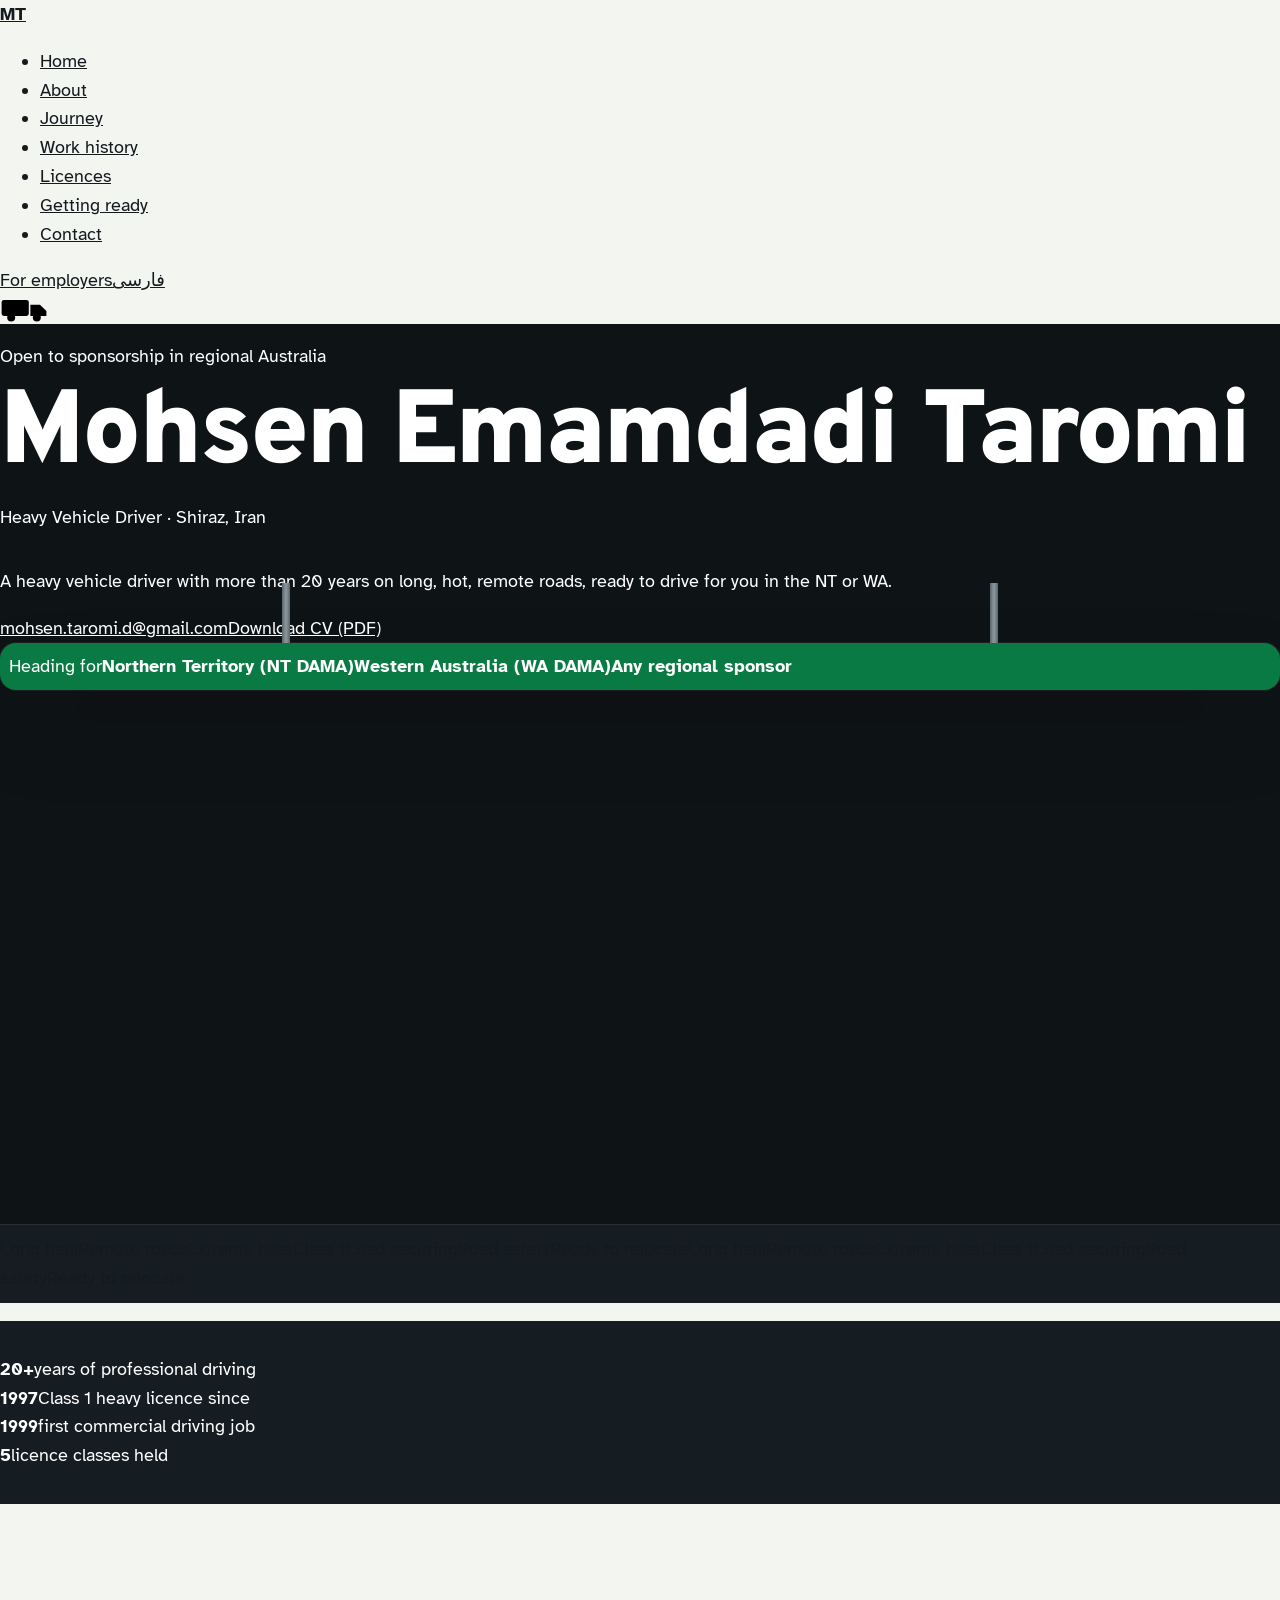
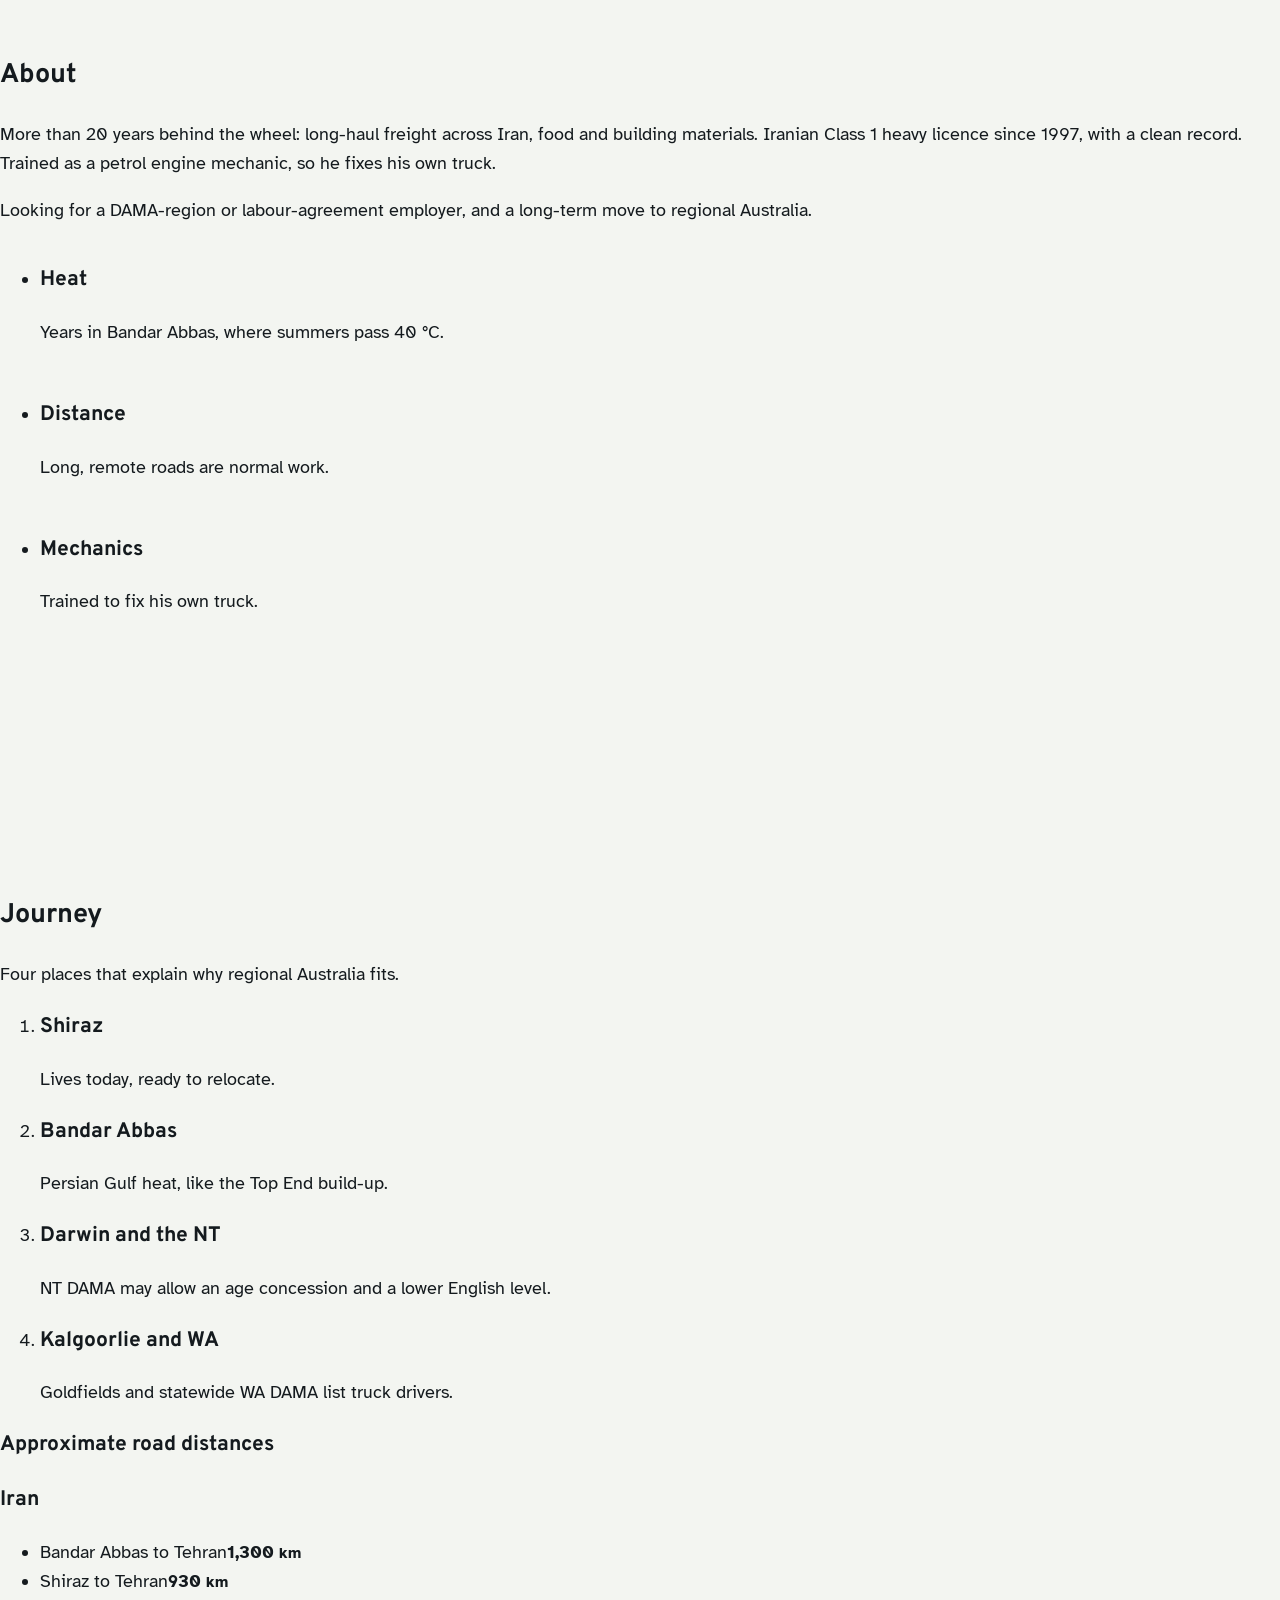
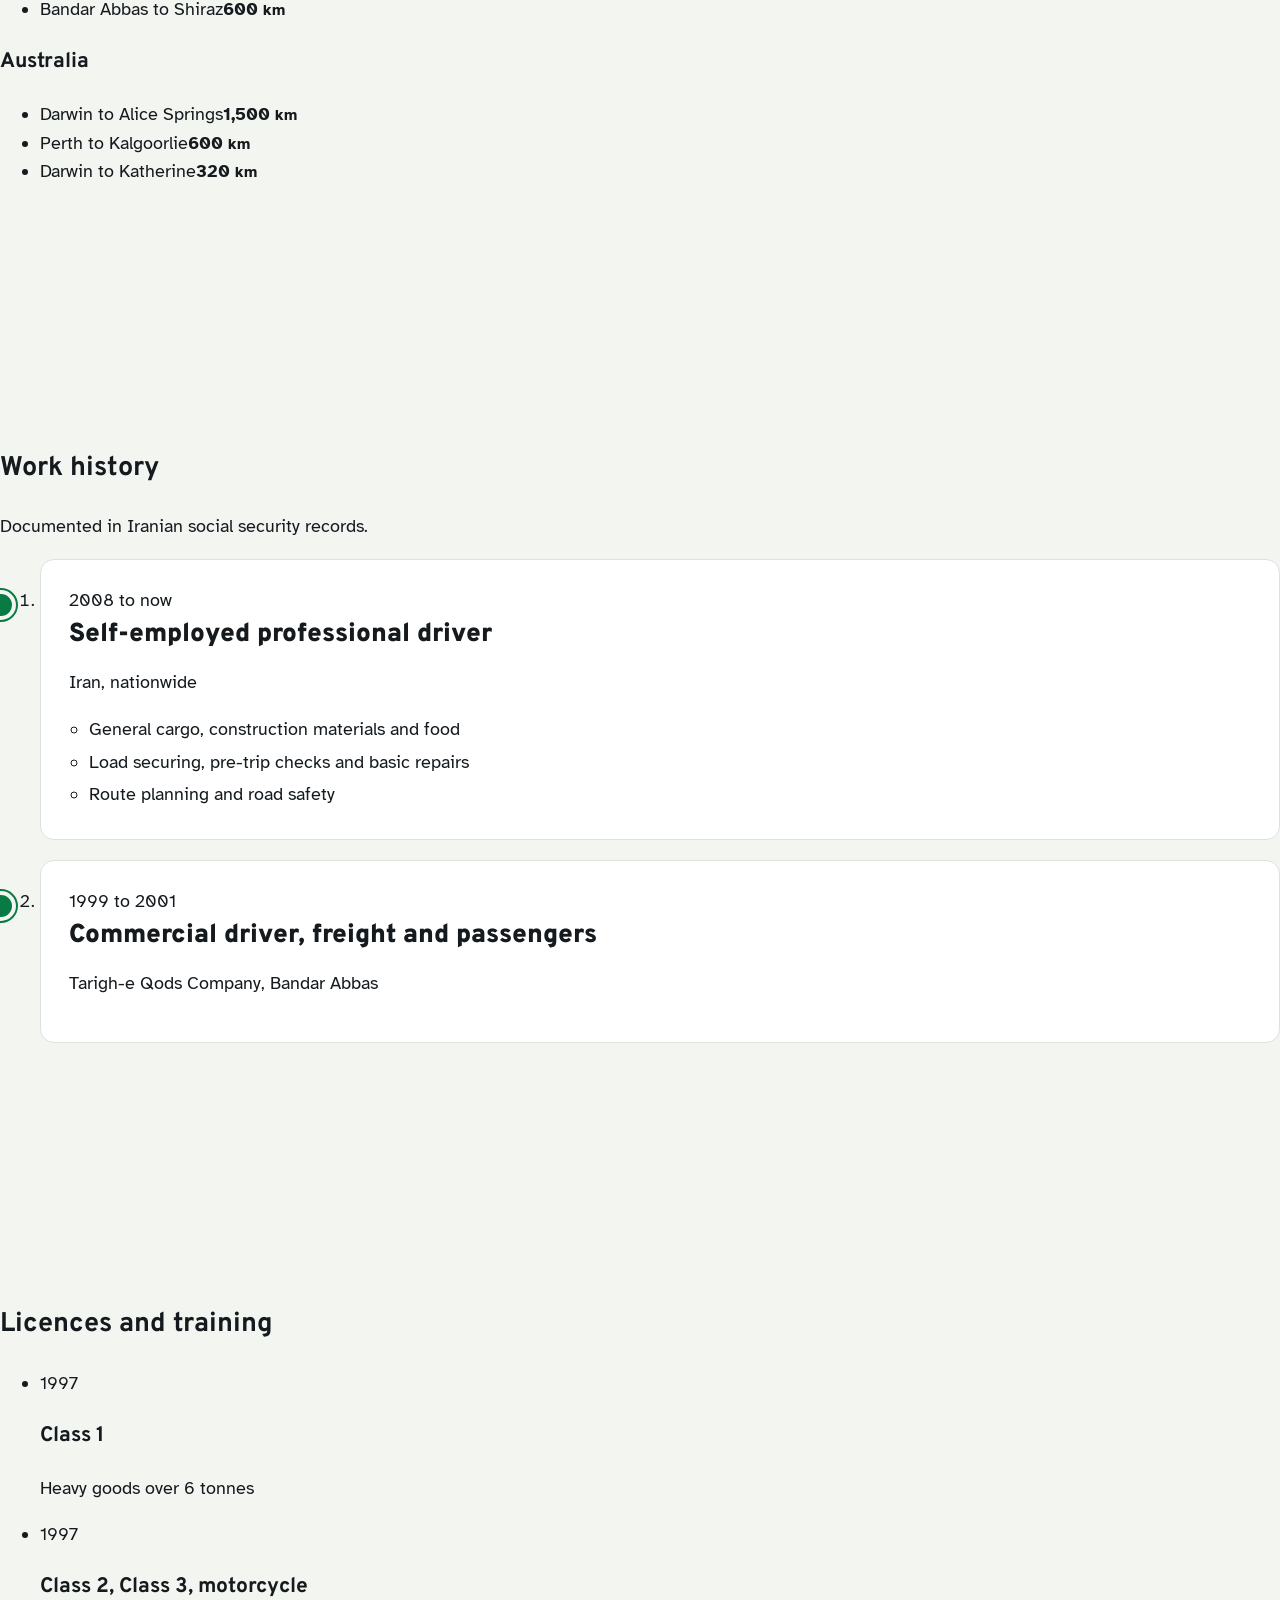
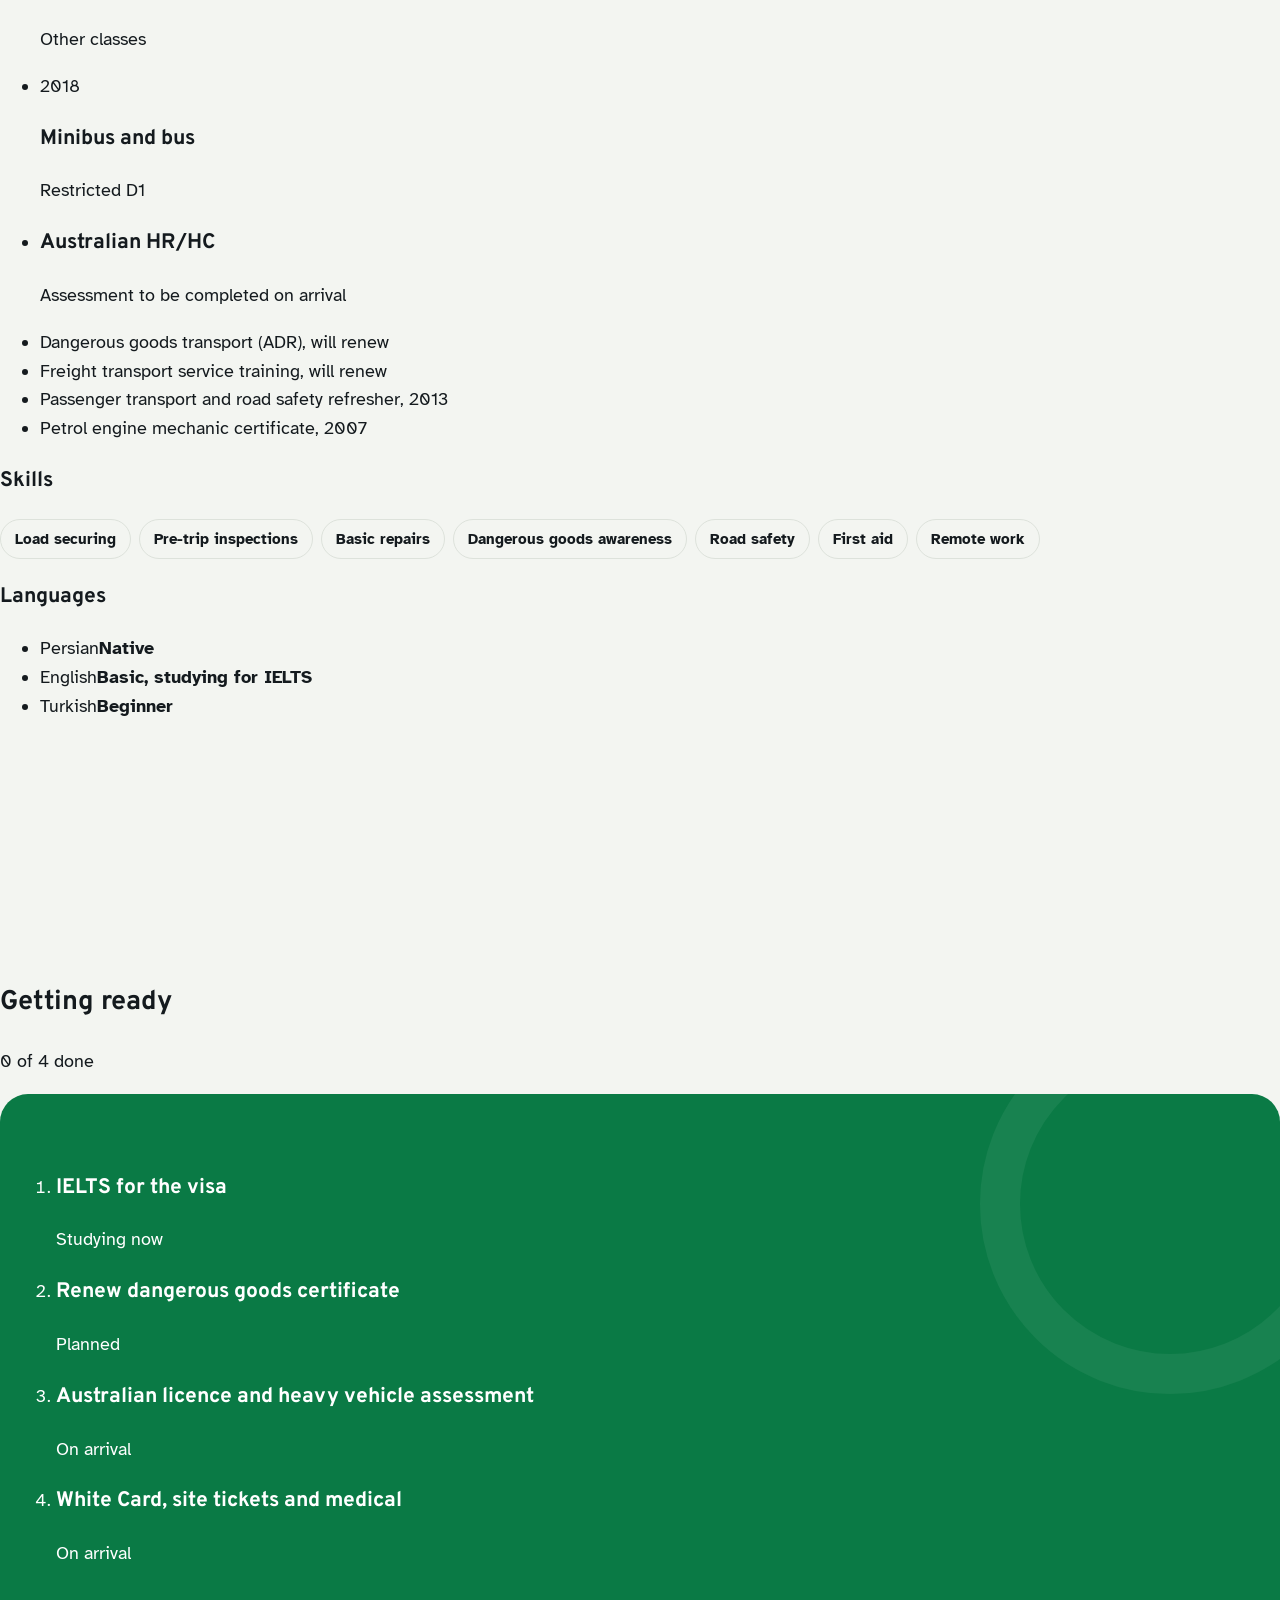
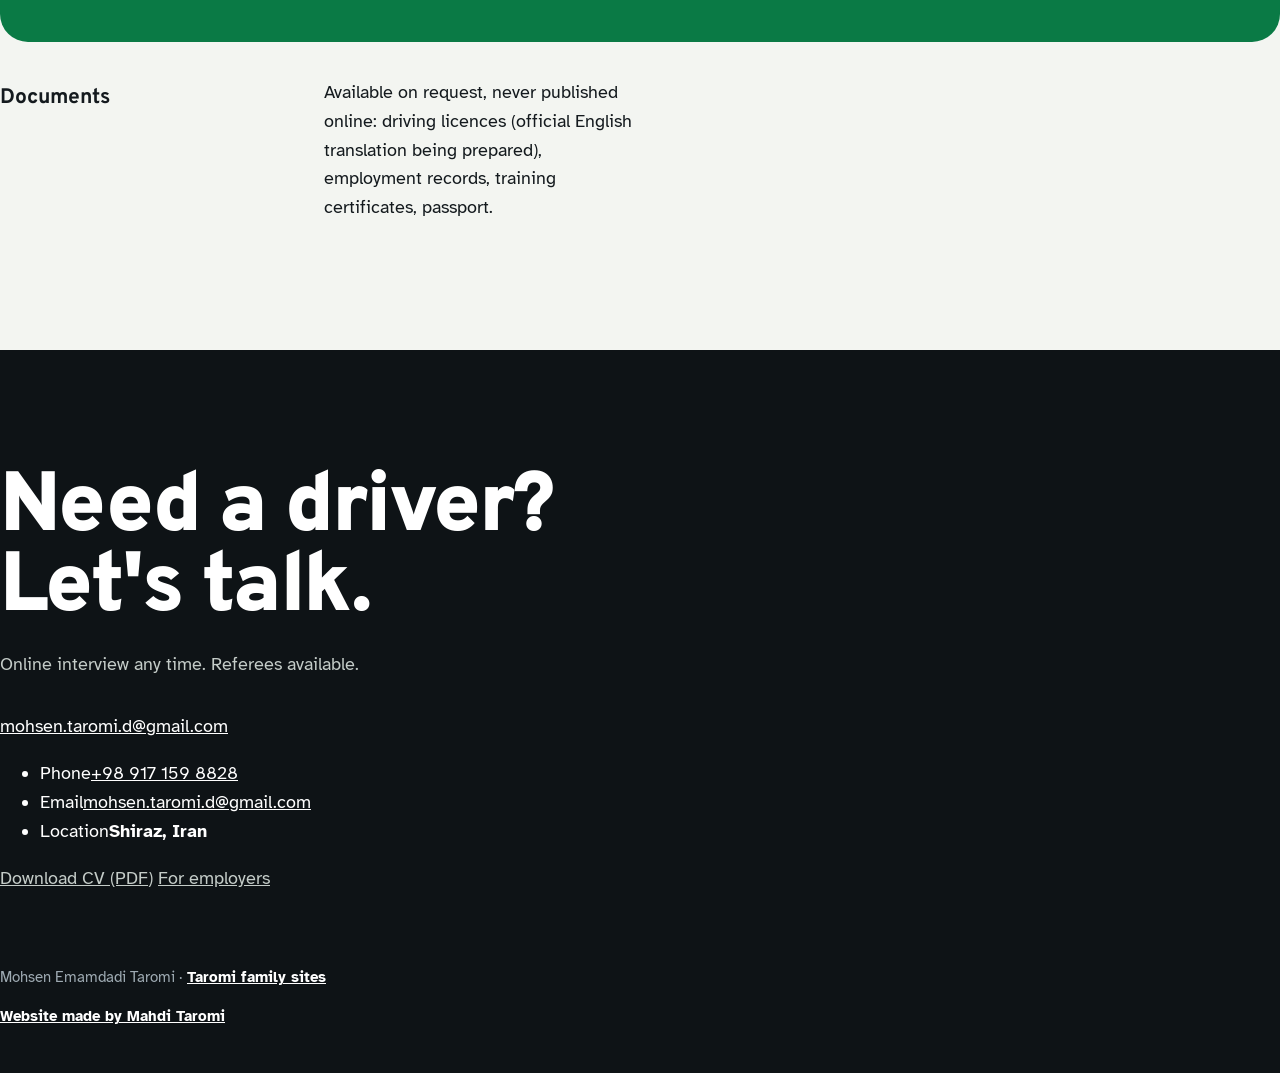
==== commit aca1561c: "Remove ambulance job entry (EN)" ====
--- a/index.html
+++ b/index.html
@@ -1,317 +1,49 @@
 <!doctype html>
-<html lang="en">
+<html lang="en" dir="ltr">
 <head>
 <meta charset="utf-8">
-<meta name="viewport" content="width=device-width, initial-scale=1, viewport-fit=cover">
-<title>Mohsen Emamdadi Taromi | Heavy Vehicle Driver</title>
-<meta name="description" content="Heavy vehicle driver with over 20 years of professional driving, looking for employer sponsorship in regional Australia (NT and WA DAMA regions).">
-<meta name="theme-color" content="#0e1316">
-<meta property="og:title" content="Mohsen Emamdadi Taromi, Heavy Vehicle Driver">
-<meta property="og:description" content="20+ years of professional driving. Ready to relocate to regional Australia on an employer-sponsored visa.">
-<meta property="og:type" content="profile">
-<link rel="icon" href="data:image/svg+xml,%3Csvg xmlns='http://www.w3.org/2000/svg' viewBox='0 0 32 32'%3E%3Crect width='32' height='32' rx='6' fill='%230a7a45'/%3E%3Crect x='3' y='3' width='26' height='26' rx='4' fill='none' stroke='white' stroke-width='2'/%3E%3Ctext x='16' y='22' font-family='Arial' font-weight='700' font-size='14' fill='white' text-anchor='middle'%3EMT%3C/text%3E%3C/svg%3E">
-<link rel="preconnect" href="https://fonts.googleapis.com">
-<link rel="preconnect" href="https://fonts.gstatic.com" crossorigin>
-<link href="https://fonts.googleapis.com/css2?family=Atkinson+Hyperlegible:wght@400;700&family=Overpass:wght@600;700;800;900&display=swap" rel="stylesheet">
+<meta name="viewport" content="width=device-width, initial-scale=1">
+<title>Mohsen Emamdadi Taromi · Heavy Vehicle Driver, open to regional Australia sponsorship</title>
+<meta name="description" content="Heavy vehicle driver from Shiraz, Iran with more than 20 years on long, hot, remote roads. Open to employer sponsorship in regional Australia (NT and WA DAMA).">
+<link rel="canonical" href="https://mohsen.taromi.net/">
+<link rel="alternate" hreflang="en" href="https://mohsen.taromi.net/"><link rel="alternate" hreflang="fa" href="https://mohsen.taromi.net/fa/"><link rel="alternate" hreflang="x-default" href="https://mohsen.taromi.net/">
+<meta property="og:type" content="profile"><meta property="og:title" content="Mohsen Emamdadi Taromi · Heavy Vehicle Driver, open to regional Australia sponsorship"><meta property="og:description" content="Heavy vehicle driver from Shiraz, Iran with more than 20 years on long, hot, remote roads. Open to employer sponsorship in regional Australia (NT and WA DAMA)."><meta property="og:url" content="https://mohsen.taromi.net/">
+<meta name="theme-color" content="#efe3cc">
+<link rel="icon" href="favicon.svg" type="image/svg+xml">
+<link rel="preconnect" href="https://fonts.googleapis.com"><link rel="preconnect" href="https://fonts.gstatic.com" crossorigin>
+<link rel="stylesheet" href="https://fonts.googleapis.com/css2?family=Overpass:wght@600;800;900&family=Atkinson+Hyperlegible:wght@400;700&display=swap">
+<script type="application/ld+json">{"@context": "https://schema.org", "@graph": [{"@type": "WebSite", "@id": "https://mohsen.taromi.net/#site", "url": "https://mohsen.taromi.net/", "name": "Mohsen Emamdadi Taromi", "inLanguage": ["en", "fa"], "author": {"@id": "https://mohsen.taromi.net/#mohsen"}}, {"@type": "Person", "@id": "https://mohsen.taromi.net/#mohsen", "name": "Mohsen Emamdadi Taromi", "alternateName": "محسن امامدادی طارمی", "jobTitle": "Heavy Vehicle Driver", "url": "https://mohsen.taromi.net/", "email": "mailto:mohsen.taromi.d@gmail.com", "telephone": "+98 917 159 8828", "address": {"@type": "PostalAddress", "addressLocality": "Shiraz", "addressCountry": "IR"}, "nationality": {"@type": "Country", "name": "Iran"}, "knowsAbout": ["Heavy vehicle driving", "Long-haul freight", "Load securing", "Dangerous goods transport", "Designated Area Migration Agreement"], "knowsLanguage": ["fa", "en"], "hasCredential": {"@type": "EducationalOccupationalCredential", "credentialCategory": "Class 1 heavy vehicle licence (Iran), since 1997"}}, {"@type": "ProfilePage", "@id": "https://mohsen.taromi.net/#page", "url": "https://mohsen.taromi.net/", "name": "Mohsen Emamdadi Taromi · Heavy Vehicle Driver, open to regional Australia sponsorship", "description": "Heavy vehicle driver from Shiraz, Iran with more than 20 years on long, hot, remote roads. Open to employer sponsorship in regional Australia (NT and WA DAMA).", "inLanguage": "en", "isPartOf": {"@id": "https://mohsen.taromi.net/#site"}, "mainEntity": {"@id": "https://mohsen.taromi.net/#mohsen"}, "dateModified": "2026-11-19"}]}</script>
+<meta name="robots" content="index,follow,max-image-preview:large,max-snippet:-1">
+<meta name="author" content="Mohsen Emamdadi Taromi">
+<meta property="og:site_name" content="Mohsen Emamdadi Taromi"><meta property="og:locale" content="en_US"><meta property="og:locale:alternate" content="fa_IR">
+<meta property="og:image" content="https://mohsen.taromi.net/og-card.png"><meta property="og:image:width" content="1200"><meta property="og:image:height" content="630"><meta property="og:image:alt" content="Mohsen Emamdadi Taromi · Heavy Vehicle Driver">
+<meta name="twitter:card" content="summary_large_image"><meta name="twitter:title" content="Mohsen Emamdadi Taromi · Heavy Vehicle Driver, open to regional Australia sponsorship"><meta name="twitter:description" content="Heavy vehicle driver from Shiraz, Iran with more than 20 years on long, hot, remote roads. Open to employer sponsorship in regional Australia (NT and WA DAMA)."><meta name="twitter:image" content="https://mohsen.taromi.net/og-card.png">
+<script src="main.js" defer></script>
 <link rel="stylesheet" href="style.css">
-<script src="main.js" defer></script>
 </head>
-<body>
+<body class="m"><div data-progress></div>
 <a class="skip" href="#main">Skip to content</a>
-
-<nav class="nav" aria-label="Site">
-  <div class="wrap">
-    <a class="brand" href="#top"><i aria-hidden="true"></i>Mohsen Taromi</a>
-    <a class="link" href="#journey">Journey</a>
-    <a class="link" href="#history">Experience</a>
-    <a class="link" href="employers.html">For employers</a>
-    <a class="btn btn-amber btn-sm" href="#contact">Contact</a>
-  </div>
-</nav>
-
-<header class="hero" id="top">
-  <div class="sky" aria-hidden="true"></div>
-  <div class="stars" aria-hidden="true"></div>
-  <div class="scene" aria-hidden="true"><div class="plane"></div></div>
-
-  <div class="wrap">
-    <div class="hero-top">
-      <span class="who">Heavy vehicle driver profile</span>
-      <nav aria-label="Quick links">
-        <a href="employers.html">For employers</a>
-        <a href="Mohsen_Emamdadi_Taromi_CV.pdf" download>Download CV</a>
-      </nav>
-    </div>
-  </div>
-
-  <div class="wrap hero-body">
-    <div>
-      <p class="kicker ld"><b aria-hidden="true"></b>Open to sponsorship in regional Australia</p>
-      <h1 class="ld"><span>Mohsen</span><span>Emamdadi</span><span>Taromi</span></h1>
-      <p class="sub ld">A heavy vehicle driver with more than 20 years on long, hot, remote roads, ready to drive for you in the NT or WA.</p>
-      <div class="actions ld">
-        <a class="btn btn-amber" href="mailto:mohsen.taromi.d@gmail.com?subject=Heavy%20vehicle%20driver%20-%20Mohsen%20Emamdadi%20Taromi">Email Mohsen</a>
-        <a class="btn btn-ghost" href="Mohsen_Emamdadi_Taromi_CV.pdf" download>Download CV</a>
-      </div>
-    </div>
-
-    <div class="sign" role="img" aria-label="Highway sign: Northern Territory, Western Australia, any regional employer who sponsors drivers">
-      <div class="sign-in">
-        <h2>Heading for</h2>
-        <div class="dest">
-          <svg viewBox="0 0 24 24" aria-hidden="true"><path d="M5 12h12M12 5l7 7-7 7" fill="none" stroke="currentColor" stroke-width="3" stroke-linecap="round" stroke-linejoin="round"/></svg>
-          Northern Territory <small>NT DAMA</small>
-        </div>
-        <div class="dest">
-          <svg viewBox="0 0 24 24" aria-hidden="true"><path d="M19 12H7M12 5l-7 7 7 7" fill="none" stroke="currentColor" stroke-width="3" stroke-linecap="round" stroke-linejoin="round"/></svg>
-          Western Australia <small>WA DAMA</small>
-        </div>
-        <div class="dest">
-          <svg viewBox="0 0 24 24" aria-hidden="true"><path d="M12 19V7M5 12l7-7 7 7" fill="none" stroke="currentColor" stroke-width="3" stroke-linecap="round" stroke-linejoin="round"/></svg>
-          Any regional sponsor
-        </div>
-      </div>
-    </div>
-  </div>
-
-  <div class="scroll-cue" aria-hidden="true">Scroll<i></i></div>
-</header>
-
-<section class="stats" aria-label="Key numbers">
-  <div class="wrap">
-    <div class="stat"><b data-count="20" data-suffix="+">20+</b><span>years of professional driving</span></div>
-    <div class="stat"><b data-count="1997" data-from="1960">1997</b><span>Class 1 heavy licence since</span></div>
-    <div class="stat"><b data-count="1999" data-from="1960">1999</b><span>first commercial driving job</span></div>
-    <div class="stat"><b data-count="5">5</b><span>licence classes held</span></div>
-  </div>
-</section>
-
+<header class="bar"><a class="logo" href="./" aria-label="Mohsen Emamdadi Taromi"><b>MT</b></a><nav aria-label="Mohsen Emamdadi Taromi" data-spy><ul><li><a href="#top">Home</a></li><li><a href="#about">About</a></li><li><a href="#journey">Journey</a></li><li><a href="#history">Work history</a></li><li><a href="#licences">Licences</a></li><li><a href="#ready">Getting ready</a></li><li><a href="#contact">Contact</a></li></ul></nav>
+<div class="bar-act"><a class="pill" href="employers.html">For employers</a><a class="pill sw" href="fa/" lang="fa" hreflang="fa">فارسی</a></div></header>
+<div class="road" aria-hidden="true"><i class="line"></i><svg class="truck" viewBox="0 0 60 36" width="48" height="29"><rect x="2" y="6" width="34" height="20" rx="3"/><path d="M38 12h12l8 8v6H38z"/><circle cx="14" cy="28" r="5"/><circle cx="46" cy="28" r="5"/></svg></div>
+<div class="pbar" aria-hidden="true"></div>
 <main id="main">
-
-  <section class="sec" aria-labelledby="about-h">
-    <div class="wrap about">
-      <div class="rv">
-        <div class="sec-head" style="margin-bottom:22px"><h2 id="about-h">About Mohsen</h2></div>
-        <p class="lead">More than 20 years behind the wheel: long-haul freight across Iran, food and building materials.</p>
-        <p>He has held an Iranian Class 1 heavy vehicle licence since 1997 and his driving record is clean. He is also a trained petrol engine mechanic, so he does his own pre-trip checks and can fix basic faults on the road.</p>
-        <p>He is looking for an employer in a DAMA region, or with a labour agreement, who can sponsor a truck driver, and he wants to move to regional Australia for the long term.</p>
-      </div>
-      <div class="traits rv">
-        <div class="trait">
-          <svg viewBox="0 0 24 24" aria-hidden="true" fill="none" stroke="currentColor" stroke-width="2" stroke-linecap="round" stroke-linejoin="round"><circle cx="12" cy="12" r="4"/><path d="M12 2v3M12 19v3M2 12h3M19 12h3M4.9 4.9l2.1 2.1M17 17l2.1 2.1M4.9 19.1 7 17M17 7l2.1-2.1"/></svg>
-          <div><b>Used to extreme heat</b><span>Years based in Bandar Abbas, where summers pass 40 °C.</span></div>
-        </div>
-        <div class="trait">
-          <svg viewBox="0 0 24 24" aria-hidden="true" fill="none" stroke="currentColor" stroke-width="2" stroke-linecap="round" stroke-linejoin="round"><path d="M4 19 10 5M20 19 14 5M12 7v2M12 12v2M12 17v2"/></svg>
-          <div><b>Long, remote roads</b><span>Long-haul runs through desert country with few towns.</span></div>
-        </div>
-        <div class="trait">
-          <svg viewBox="0 0 24 24" aria-hidden="true" fill="none" stroke="currentColor" stroke-width="2" stroke-linecap="round" stroke-linejoin="round"><path d="M14.7 6.3a4 4 0 0 0-5.4 5.4L3 18l3 3 6.3-6.3a4 4 0 0 0 5.4-5.4l-2.5 2.5-2.4-.6-.6-2.4z"/></svg>
-          <div><b>Fixes his own truck</b><span>Certified mechanic for checks and basic roadside repairs.</span></div>
-        </div>
-      </div>
-    </div>
-  </section>
-
-  <section class="journey" id="journey" aria-labelledby="journey-h">
-    <div class="journey-stick">
-      <div class="wrap">
-        <div class="sec-head" style="margin-bottom:10px">
-          <h2 id="journey-h">From Shiraz to the Australian outback</h2>
-          <p>Keep scrolling to follow the road.</p>
-        </div>
-        <div class="jmap">
-          <svg viewBox="0 0 1000 470" role="img" aria-label="Route from Shiraz and Bandar Abbas in Iran to Darwin and Kalgoorlie in Australia">
-            <text class="region-lbl" x="40" y="58">Iran</text>
-            <text class="region-lbl" x="985" y="340" text-anchor="end">Australia</text>
-            <path class="sea" d="M300 300 C 380 360 460 360 540 330 M340 340 C 420 400 500 400 580 370"/>
-            <path class="jpath-bg" d="M150 110 L250 200 C 400 320 560 120 760 210 C 790 290 700 360 600 410"/>
-            <path class="jpath" d="M150 110 L250 200 C 400 320 560 120 760 210 C 790 290 700 360 600 410"/>
-
-            <circle class="stop-dot" data-at="0" cx="150" cy="110" r="11"/>
-            <text class="stop-lbl" data-at="0" x="175" y="104">Shiraz</text>
-            <text class="stop-sub" data-at="0" x="175" y="128">home today</text>
-
-            <circle class="stop-dot" data-at="0.14" cx="250" cy="200" r="11"/>
-            <text class="stop-lbl" data-at="0.14" x="275" y="196">Bandar Abbas</text>
-            <text class="stop-sub" data-at="0.14" x="275" y="220">years of work</text>
-
-            <circle class="stop-dot" data-at="0.7" cx="760" cy="210" r="11"/>
-            <text class="stop-lbl" data-at="0.7" x="785" y="200">Darwin, NT</text>
-            <text class="stop-sub" data-at="0.7" x="785" y="224">NT DAMA</text>
-
-            <circle class="stop-dot" data-at="1" cx="600" cy="410" r="11"/>
-            <text class="stop-lbl" data-at="1" x="575" y="404" text-anchor="end">Kalgoorlie, WA</text>
-            <text class="stop-sub" data-at="1" x="575" y="428" text-anchor="end">Goldfields DAMA</text>
-
-            <g class="truck" transform="translate(150 110)">
-              <g transform="translate(-30 -40)">
-                <rect x="0" y="8" width="38" height="26" rx="3" fill="#eef1ec"/>
-                <rect x="40" y="14" width="20" height="20" rx="3" fill="#ffb321"/>
-                <rect x="46" y="17" width="10" height="8" rx="1.5" fill="#0e1316"/>
-                <circle cx="10" cy="36" r="5" fill="#0e1316" stroke="#eef1ec" stroke-width="2"/>
-                <circle cx="28" cy="36" r="5" fill="#0e1316" stroke="#eef1ec" stroke-width="2"/>
-                <circle cx="52" cy="36" r="5" fill="#0e1316" stroke="#eef1ec" stroke-width="2"/>
-              </g>
-            </g>
-          </svg>
-        </div>
-        <div class="captions" aria-live="polite">
-          <div class="cap on" data-from="0"><b>Shiraz</b><p>Where Mohsen lives today, ready to relocate as soon as a sponsor is found.</p></div>
-          <div class="cap" data-from="0.14"><b>Bandar Abbas</b><p>Years of driving in Persian Gulf heat and humidity, much like the Top End build-up.</p></div>
-          <div class="cap" data-from="0.7"><b>Darwin and the NT</b><p>The NT DAMA can allow an age concession and a lower English level for eligible occupations.</p></div>
-          <div class="cap" data-from="0.98"><b>Kalgoorlie and WA</b><p>The Goldfields and the statewide WA DAMA list truck drivers too.</p></div>
-        </div>
-      </div>
-      <div class="jprogress" aria-hidden="true"><i></i></div>
-    </div>
-  </section>
-
-  <section class="sec" aria-labelledby="dist-h">
-    <div class="wrap">
-      <div class="sec-head rv">
-        <h2 id="dist-h">Distances he already drives</h2>
-        <p>Long-haul runs in Iran are the same scale as the work in northern and western Australia.</p>
-      </div>
-      <div class="compare">
-        <div class="cbox">
-          <h3>Long-haul in Iran</h3>
-          <div class="leg"><div class="leg-top">Bandar Abbas to Tehran <span>about 1,300 km</span></div><div class="track"><i style="--w:87%"></i></div></div>
-          <div class="leg"><div class="leg-top">Shiraz to Tehran <span>about 930 km</span></div><div class="track"><i style="--w:62%"></i></div></div>
-          <div class="leg"><div class="leg-top">Bandar Abbas to Shiraz <span>about 600 km</span></div><div class="track"><i style="--w:40%"></i></div></div>
-        </div>
-        <div class="cbox au">
-          <h3>Similar runs in Australia</h3>
-          <div class="leg"><div class="leg-top">Darwin to Alice Springs <span>about 1,500 km</span></div><div class="track"><i style="--w:100%"></i></div></div>
-          <div class="leg"><div class="leg-top">Perth to Kalgoorlie <span>about 600 km</span></div><div class="track"><i style="--w:40%"></i></div></div>
-          <div class="leg"><div class="leg-top">Darwin to Katherine <span>about 320 km</span></div><div class="track"><i style="--w:21%"></i></div></div>
-        </div>
-      </div>
-      <p class="fine">Approximate road distances.</p>
-    </div>
-  </section>
-
-  <section class="sec" id="history" aria-labelledby="hist-h" style="padding-top:20px">
-    <div class="wrap">
-      <div class="sec-head rv">
-        <h2 id="hist-h">Work history</h2>
-        <p>Documented in Iranian social security records.</p>
-      </div>
-      <div class="history">
-        <div class="rail" aria-hidden="true"><i></i></div>
-        <article class="job">
-          <div class="yrs">2008 to now</div>
-          <h3>Self-employed professional driver</h3>
-          <div class="where">Iran, nationwide</div>
-          <ul>
-            <li>Long-haul transport of general cargo, construction materials and food</li>
-            <li>Load securing, restraint and weight distribution</li>
-            <li>Pre-trip checks, maintenance and basic mechanical repairs</li>
-            <li>Route planning and road safety compliance</li>
-          </ul>
-        </article>
-        <article class="job">
-          <div class="yrs">1999 to 2001</div>
-          <h3>Commercial driver, freight and passengers</h3>
-          <div class="where">Tarigh-e Qods Company, Bandar Abbas</div>
-        </article>
-      </div>
-    </div>
-  </section>
-
-  <section class="sec" aria-labelledby="cred-h" style="padding-top:20px">
-    <div class="wrap">
-      <div class="sec-head rv"><h2 id="cred-h">Licences, training and skills</h2></div>
-      <div class="creds">
-        <div class="cred">
-          <h3>Licences</h3>
-          <ul>
-            <li>Class 1, heavy goods over 6 tonnes (1997)</li>
-            <li>Class 2, Class 3 and motorcycle (1997)</li>
-            <li>Minibus and bus, restricted D1 (2018)</li>
-          </ul>
-          <p class="note">Australian HR / HC assessment to be completed on arrival.</p>
-        </div>
-        <div class="cred">
-          <h3>Training</h3>
-          <ul>
-            <li>Dangerous goods transport (ADR), will renew</li>
-            <li>Freight transport service training, will renew</li>
-            <li>Passenger transport and road safety refresher (2013)</li>
-            <li>Petrol engine mechanic certificate (2007)</li>
-          </ul>
-        </div>
-        <div class="cred">
-          <h3>Skills and languages</h3>
-          <ul class="chips">
-            <li>Load securing</li><li>Pre-trip inspections</li><li>Basic repairs</li>
-            <li>Dangerous goods awareness</li><li>Road safety</li><li>First aid</li><li>Remote work</li>
-          </ul>
-          <p class="note">Persian (native), English (basic, studying for IELTS), Turkish (beginner).</p>
-        </div>
-      </div>
-    </div>
-  </section>
-
-  <section class="sec" aria-labelledby="ready-h" style="padding-top:20px">
-    <div class="wrap">
-      <div class="ready rv">
-        <h2 id="ready-h">Getting ready to start work</h2>
-        <p>The steps Mohsen is completing for any employer who offers sponsorship. Updated as each one is done.</p>
-        <!-- To update: set a step's class to "done", "doing" or "todo", edit its text, and set --w on the bar (25% per finished step). -->
-        <div class="meter"><span>0 of 4 done</span><div class="bar"><i style="--w:4%"></i></div></div>
-        <ul class="steps">
-          <li class="doing"><span class="dot" aria-hidden="true"></span><span class="txt"><b>IELTS for the visa</b><span>Studying now</span></span></li>
-          <li class="todo"><span class="dot" aria-hidden="true"></span><span class="txt"><b>Renew dangerous goods certificate</b><span>Planned</span></span></li>
-          <li class="todo"><span class="dot" aria-hidden="true"></span><span class="txt"><b>Australian licence and heavy vehicle assessment</b><span>On arrival</span></span></li>
-          <li class="todo"><span class="dot" aria-hidden="true"></span><span class="txt"><b>White Card, site tickets and medical</b><span>On arrival</span></span></li>
-        </ul>
-      </div>
-    </div>
-  </section>
-
-  <section class="sec" aria-labelledby="docs-h" style="padding-top:20px">
-    <div class="wrap">
-      <div class="sec-head rv">
-        <h2 id="docs-h">Documents he can send</h2>
-        <p>Available on request after first contact. Personal documents are never published online.</p>
-      </div>
-      <ul class="docs">
-        <li><svg viewBox="0 0 24 24" fill="none" stroke="currentColor" stroke-width="2" aria-hidden="true"><rect x="3" y="5" width="18" height="14" rx="2"/><circle cx="9" cy="12" r="2"/><path d="M14 10h4M14 14h4"/></svg><b>Driving licences</b><span>Class 1, 2, 3 and D1, official English translation being prepared</span></li>
-        <li><svg viewBox="0 0 24 24" fill="none" stroke="currentColor" stroke-width="2" aria-hidden="true"><path d="M6 3h9l3 3v15H6z"/><path d="M9 10h6M9 14h6M9 18h4"/></svg><b>Employment records</b><span>Iranian social security work history</span></li>
-        <li><svg viewBox="0 0 24 24" fill="none" stroke="currentColor" stroke-width="2" aria-hidden="true"><circle cx="12" cy="9" r="5"/><path d="M9 13.5 8 21l4-2 4 2-1-7.5"/></svg><b>Training certificates</b><span>Dangerous goods, transport training, mechanic</span></li>
-        <li><svg viewBox="0 0 24 24" fill="none" stroke="currentColor" stroke-width="2" aria-hidden="true"><rect x="5" y="3" width="14" height="18" rx="2"/><circle cx="12" cy="10" r="3"/><path d="M9 17h6"/></svg><b>Passport</b><span>Valid passport for visa processing</span></li>
-      </ul>
-    </div>
-  </section>
-
+<section class="hero" id="top"><p class="kick">Open to sponsorship in regional Australia</p>
+<h1 class="giant" data-split>Mohsen Emamdadi Taromi</h1><p class="role">Heavy Vehicle Driver · Shiraz, Iran</p>
+<p class="lead">A heavy vehicle driver with more than 20 years on long, hot, remote roads, ready to drive for you in the NT or WA.</p>
+<div class="hrow"><div class="cta-row"><a class="cta" href="mailto:mohsen.taromi.d@gmail.com?subject=Heavy Vehicle Driver">mohsen.taromi.d@gmail.com</a><a class="pill solid" href="Mohsen_Emamdadi_Taromi_CV.pdf" download>Download CV (PDF)</a></div>
+<div class="sign" role="img" aria-label="Heading for: Northern Territory (NT DAMA), Western Australia (WA DAMA), Any regional sponsor"><span>Heading for</span><b>Northern Territory (NT DAMA)</b><b>Western Australia (WA DAMA)</b><b>Any regional sponsor</b></div></div></section>
+<div class="marq" aria-hidden="true"><div class="track"><span>Long haul</span><span>Remote roads</span><span>Extreme heat</span><span>Class 1</span><span>Load securing</span><span>Road safety</span><span>Ready to relocate</span><span>Long haul</span><span>Remote roads</span><span>Extreme heat</span><span>Class 1</span><span>Load securing</span><span>Road safety</span><span>Ready to relocate</span></div></div>
+<ul class="stats"><li class="rv" style="--i:0"><b><span class="count" data-to="20">20</span>+</b><span>years of professional driving</span></li><li class="rv" style="--i:1"><b><span class="count" data-to="1997">1997</span></b><span>Class 1 heavy licence since</span></li><li class="rv" style="--i:2"><b><span class="count" data-to="1999">1999</span></b><span>first commercial driving job</span></li><li class="rv" style="--i:3"><b><span class="count" data-to="5">5</span></b><span>licence classes held</span></li></ul>
+<section class="sec" id="about"><h2 class="ttl" data-split>About</h2><div class="two"><div class="prose"><p class="rv">More than 20 years behind the wheel: long-haul freight across Iran, food and building materials. Iranian Class 1 heavy licence since 1997, with a clean record. Trained as a petrol engine mechanic, so he fixes his own truck.</p><p class="rv">Looking for a DAMA-region or labour-agreement employer, and a long-term move to regional Australia.</p></div><ul class="traits"><li class="rv"><h3>Heat</h3><p>Years in Bandar Abbas, where summers pass 40 °C.</p></li><li class="rv"><h3>Distance</h3><p>Long, remote roads are normal work.</p></li><li class="rv"><h3>Mechanics</h3><p>Trained to fix his own truck.</p></li></ul></div></section>
+<section class="sec" id="journey"><h2 class="ttl" data-split>Journey</h2><p class="lead">Four places that explain why regional Australia fits.</p><ol class="stops"><li class="stop rv"><i aria-hidden="true"></i><h3>Shiraz</h3><p>Lives today, ready to relocate.</p></li><li class="stop rv"><i aria-hidden="true"></i><h3>Bandar Abbas</h3><p>Persian Gulf heat, like the Top End build-up.</p></li><li class="stop rv"><i aria-hidden="true"></i><h3>Darwin and the NT</h3><p>NT DAMA may allow an age concession and a lower English level.</p></li><li class="stop rv"><i aria-hidden="true"></i><h3>Kalgoorlie and WA</h3><p>Goldfields and statewide WA DAMA list truck drivers.</p></li></ol><h3 class="sub">Approximate road distances</h3><div class="dists"><div class="dg rv"><h3>Iran</h3><ul><li><span>Bandar Abbas to Tehran</span><b>1,300<small> km</small></b><i style="--w:0.867"></i></li><li><span>Shiraz to Tehran</span><b>930<small> km</small></b><i style="--w:0.620"></i></li><li><span>Bandar Abbas to Shiraz</span><b>600<small> km</small></b><i style="--w:0.400"></i></li></ul></div><div class="dg rv"><h3>Australia</h3><ul><li><span>Darwin to Alice Springs</span><b>1,500<small> km</small></b><i style="--w:1.000"></i></li><li><span>Perth to Kalgoorlie</span><b>600<small> km</small></b><i style="--w:0.400"></i></li><li><span>Darwin to Katherine</span><b>320<small> km</small></b><i style="--w:0.213"></i></li></ul></div></div></section>
+<section class="sec" id="history"><h2 class="ttl" data-split>Work history</h2><p class="lead">Documented in Iranian social security records.</p><ol class="jobs"><li class="job rv"><span class="when">2008 to now</span><h3>Self-employed professional driver</h3><p class="org">Iran, nationwide</p><ul><li>General cargo, construction materials and food</li><li>Load securing, pre-trip checks and basic repairs</li><li>Route planning and road safety</li></ul></li><li class="job rv"><span class="when">1999 to 2001</span><h3>Commercial driver, freight and passengers</h3><p class="org">Tarigh-e Qods Company, Bandar Abbas</p></li></ol></section>
+<section class="sec" id="licences"><h2 class="ttl" data-split>Licences and training</h2><ul class="lics"><li class="lic rv"><span>1997</span><h3>Class 1</h3><p>Heavy goods over 6 tonnes</p></li><li class="lic rv"><span>1997</span><h3>Class 2, Class 3, motorcycle</h3><p>Other classes</p></li><li class="lic rv"><span>2018</span><h3>Minibus and bus</h3><p>Restricted D1</p></li><li class="lic rv"><span></span><h3>Australian HR/HC</h3><p>Assessment to be completed on arrival</p></li></ul><div class="two"><ul class="train rv"><li>Dangerous goods transport (ADR), will renew</li><li>Freight transport service training, will renew</li><li>Passenger transport and road safety refresher, 2013</li><li>Petrol engine mechanic certificate, 2007</li></ul><div><h3 class="sub">Skills</h3><ul class="chips"><li>Load securing</li><li>Pre-trip inspections</li><li>Basic repairs</li><li>Dangerous goods awareness</li><li>Road safety</li><li>First aid</li><li>Remote work</li></ul><h3 class="sub">Languages</h3><ul class="langs"><li><span>Persian</span><b>Native</b></li><li><span>English</span><b>Basic, studying for IELTS</b></li><li><span>Turkish</span><b>Beginner</b></li></ul></div></div></section>
+<section class="sec" id="ready"><h2 class="ttl" data-split>Getting ready</h2><p class="lead">0 of 4 done</p><ol class="ready"><li class="rd rv"><i aria-hidden="true"></i><h3>IELTS for the visa</h3><p>Studying now</p></li><li class="rd rv"><i aria-hidden="true"></i><h3>Renew dangerous goods certificate</h3><p>Planned</p></li><li class="rd rv"><i aria-hidden="true"></i><h3>Australian licence and heavy vehicle assessment</h3><p>On arrival</p></li><li class="rd rv"><i aria-hidden="true"></i><h3>White Card, site tickets and medical</h3><p>On arrival</p></li></ol><div class="docs rv"><h3>Documents</h3><p>Available on request, never published online: driving licences (official English translation being prepared), employment records, training certificates, passport.</p></div></section>
+<section class="sec contact" id="contact"><h2 class="ttl" data-split>Need a driver? Let&#x27;s talk.</h2><p class="lead">Online interview any time. Referees available.</p>
+<a class="cta big" href="mailto:mohsen.taromi.d@gmail.com">mohsen.taromi.d@gmail.com</a>
+<ul class="cl"><li><span>Phone</span><a href="tel:+989171598828" dir="ltr">+98 917 159 8828</a></li><li><span>Email</span><a href="mailto:mohsen.taromi.d@gmail.com">mohsen.taromi.d@gmail.com</a></li><li><span>Location</span><b>Shiraz, Iran</b></li></ul>
+<p><a class="pill solid" href="Mohsen_Emamdadi_Taromi_CV.pdf" download>Download CV (PDF)</a> <a class="pill" href="employers.html">For employers</a></p></section>
 </main>
-
-<section class="contact" id="contact" aria-labelledby="contact-h">
-  <div class="wrap">
-    <h2 id="contact-h" class="rv">Need a driver? Let's talk.</h2>
-    <p>Mohsen can do an online interview at any time and send his documents on request. Referees are available.</p>
-    <div class="cgrid">
-      <a href="mailto:mohsen.taromi.d@gmail.com?subject=Heavy%20vehicle%20driver%20-%20Mohsen%20Emamdadi%20Taromi"><small>Email</small><span>mohsen.taromi.d@gmail.com</span></a>
-      <a href="tel:+989171598828"><small>Phone</small><span>+98 917 159 8828</span></a>
-      <a href="employers.html"><small>For employers</small><span>How DAMA sponsorship works</span></a>
-      <a href="Mohsen_Emamdadi_Taromi_CV.pdf" download><small>One-page CV</small><span>Download PDF</span></a>
-    </div>
-  </div>
-  <div class="road-end" aria-hidden="true"></div>
-</section>
-
-<footer>
-  <div class="wrap">
-    <span>Mohsen Emamdadi Taromi, Shiraz, Iran</span>
-    <span>Website made by <a href="https://sentinelweb.ir/en/mahdi-taromi" target="_blank" rel="noopener">Mahdi Taromi</a></span>
-  </div>
-</footer>
-
-<div class="mbar" aria-label="Quick contact">
-  <a class="btn btn-amber" href="mailto:mohsen.taromi.d@gmail.com">Email</a>
-  <a class="btn btn-ghost" href="tel:+989171598828">Call</a>
-</div>
-
-</body>
-</html>
+<footer class="foot"><p>Mohsen Emamdadi Taromi · <a href="https://family.taromi.net/">Taromi family sites</a></p><p><a href="https://sentinelweb.ir/en/mahdi-taromi" rel="noopener">Website made by Mahdi Taromi</a></p></footer>
+</body></html>
